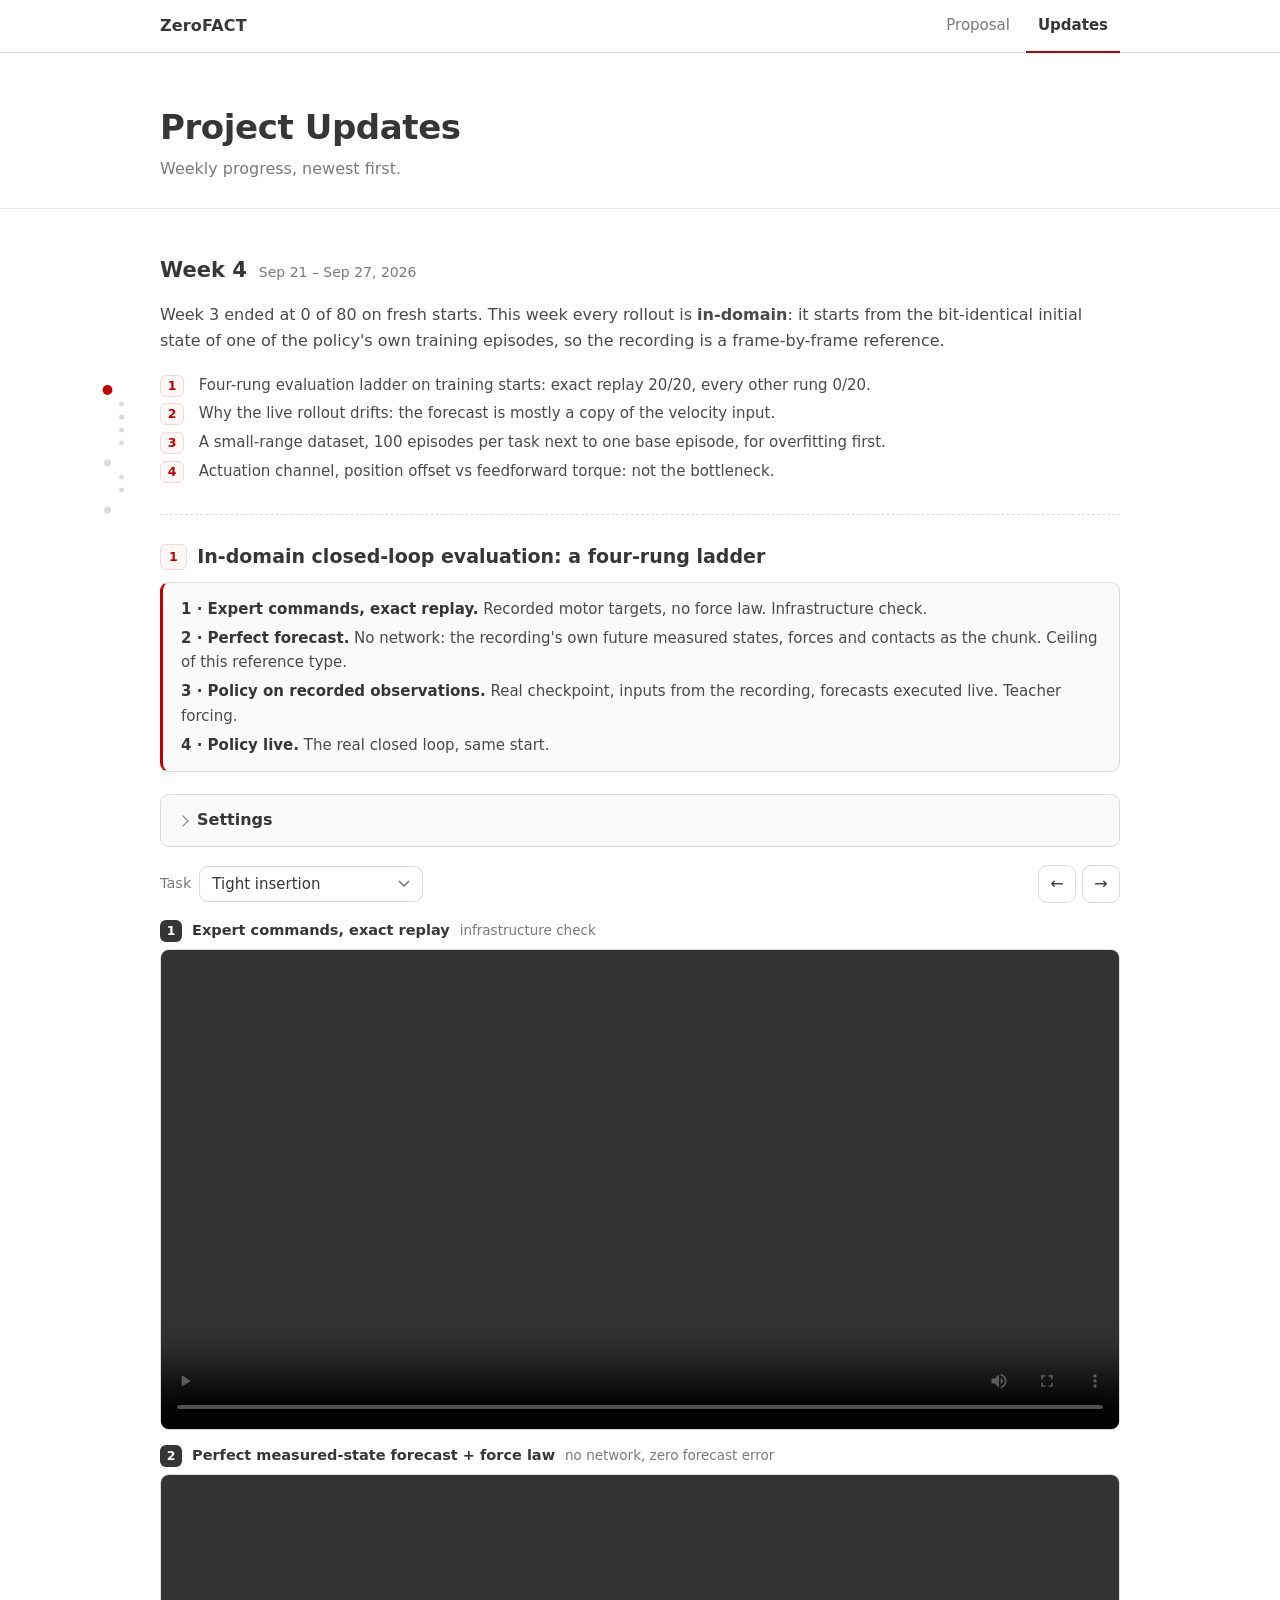
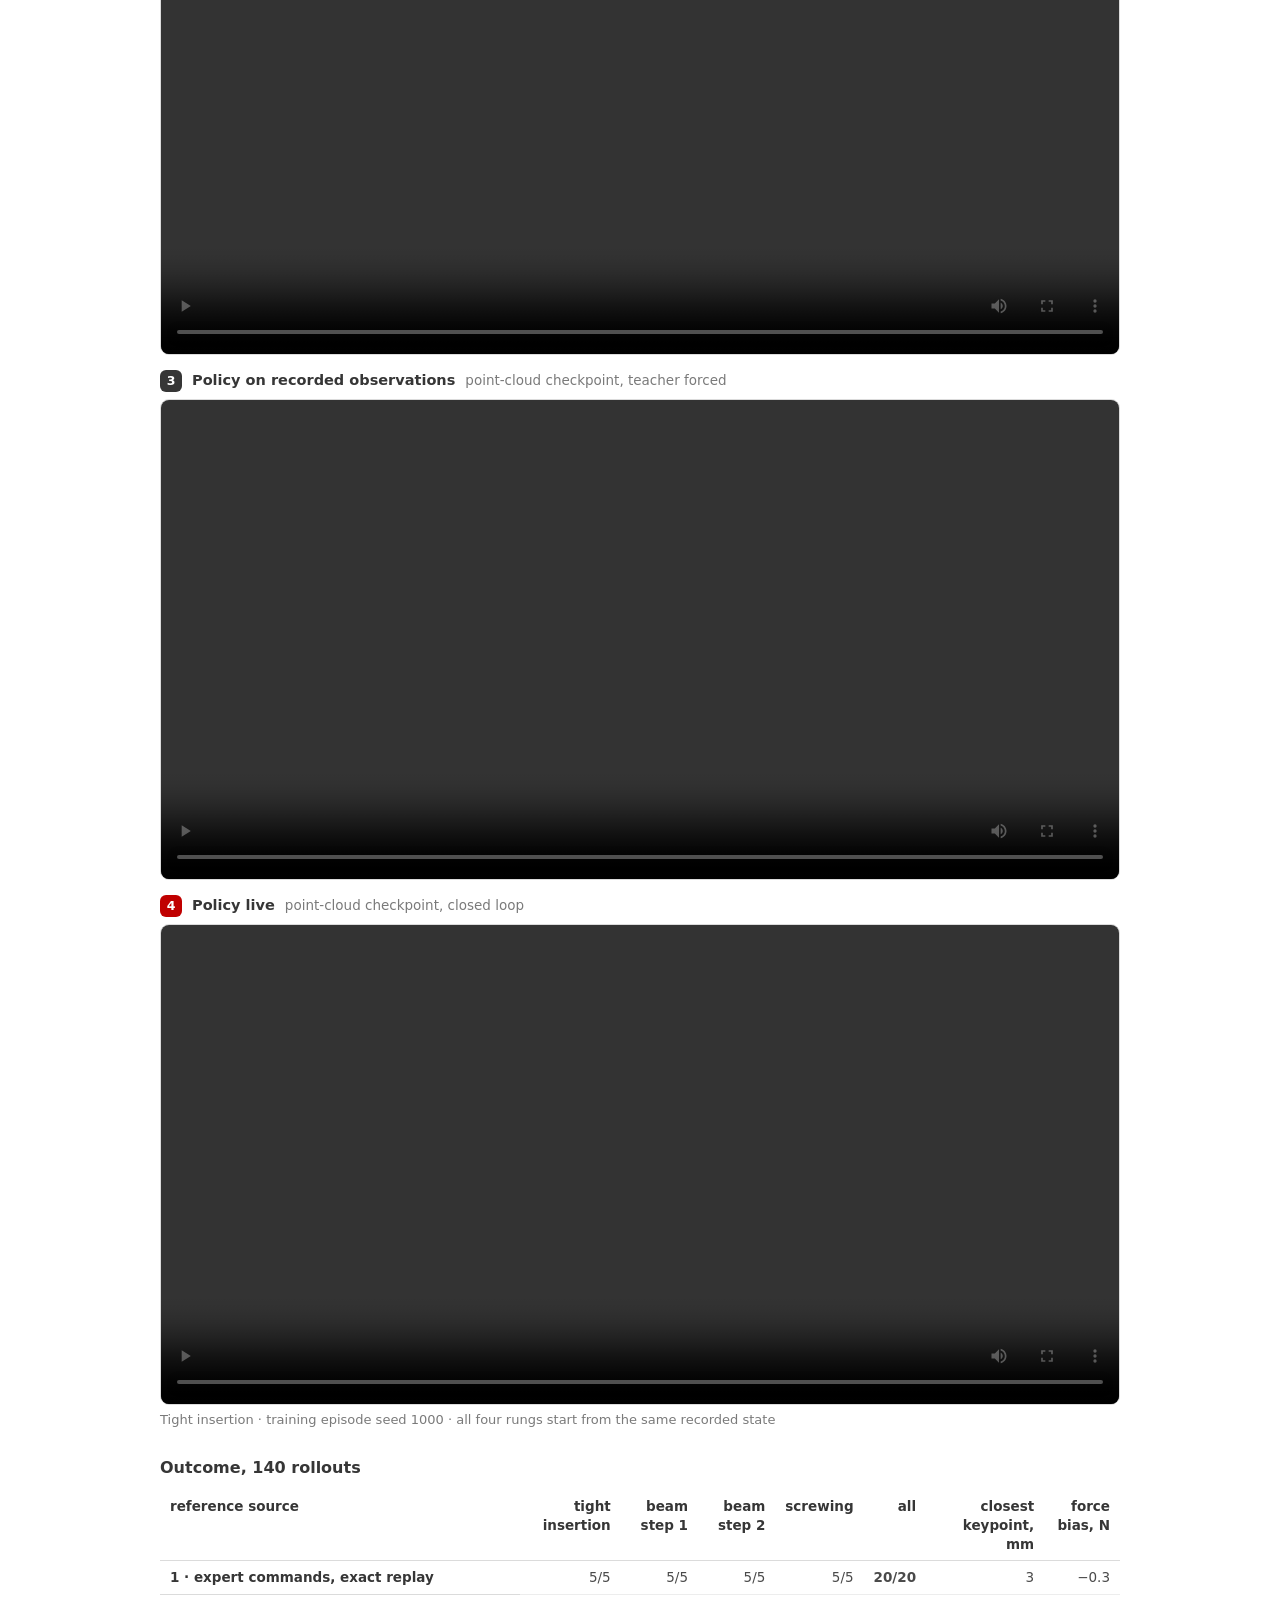
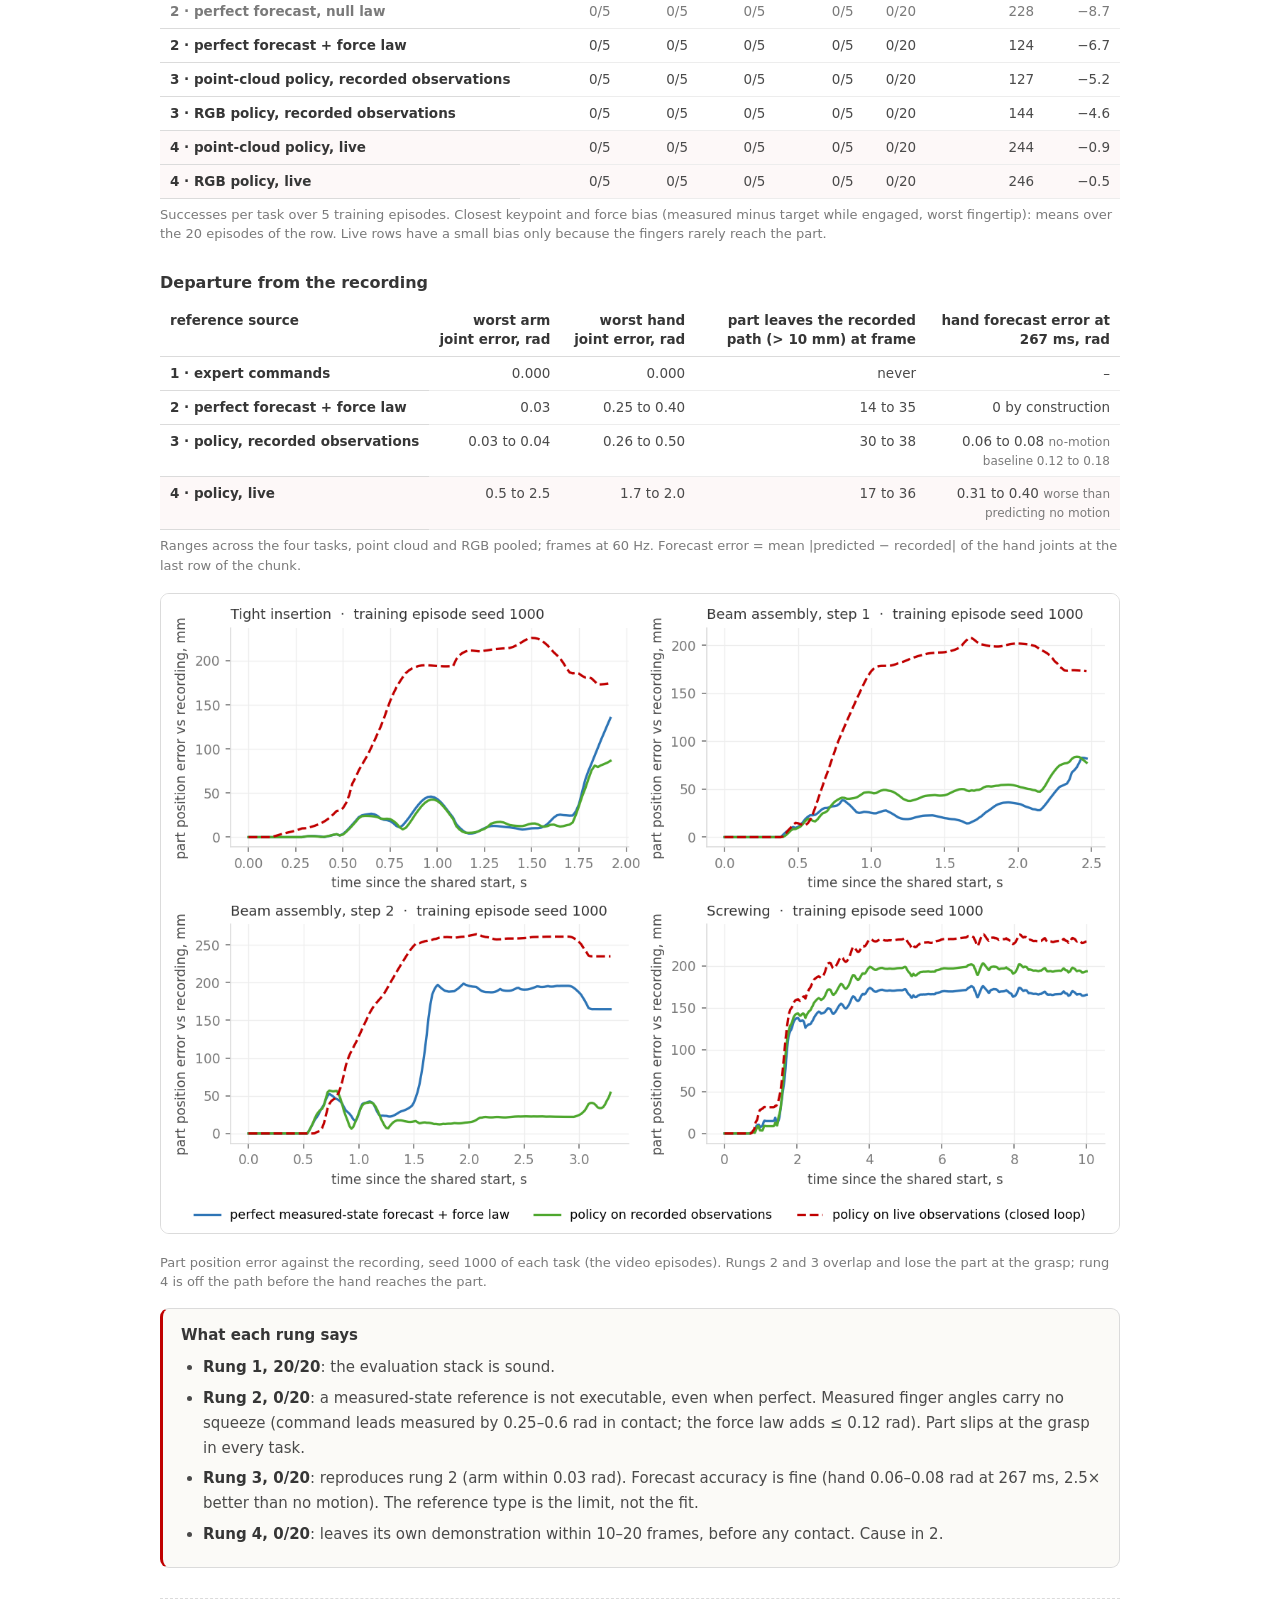
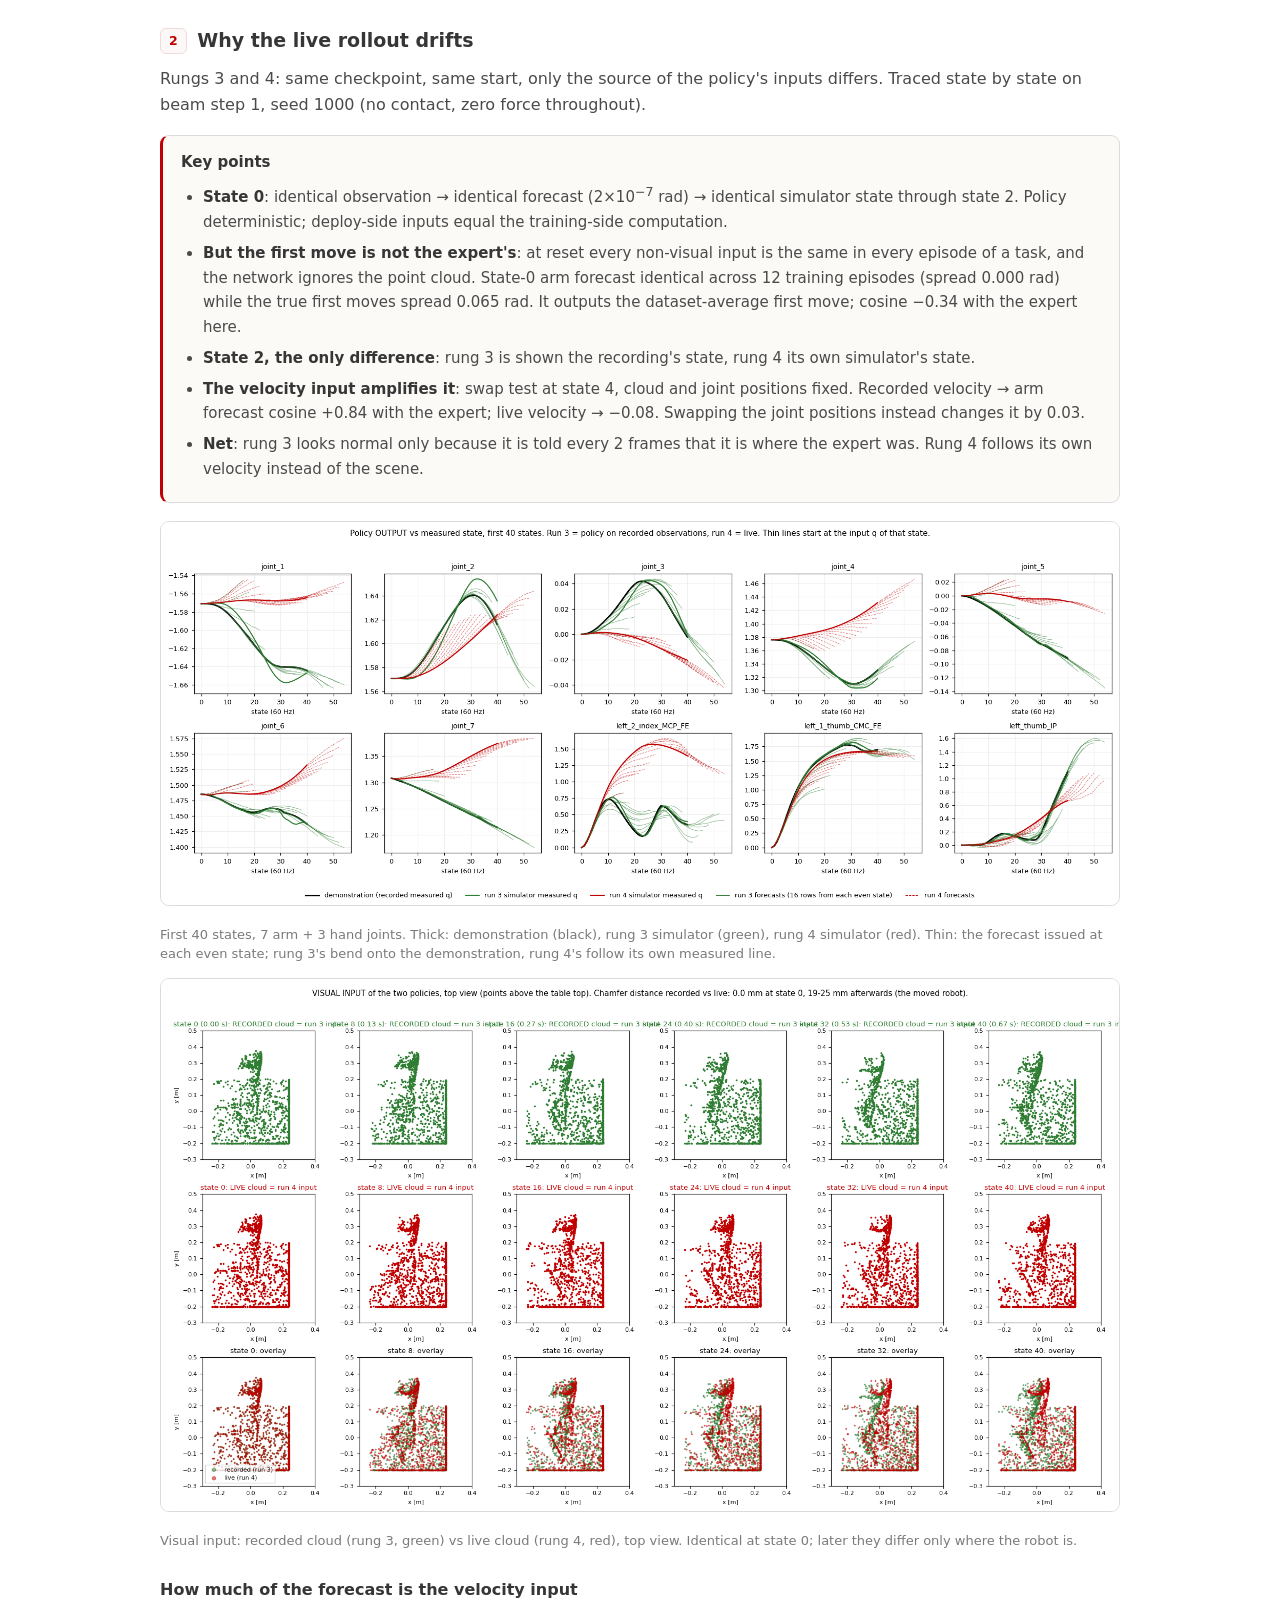
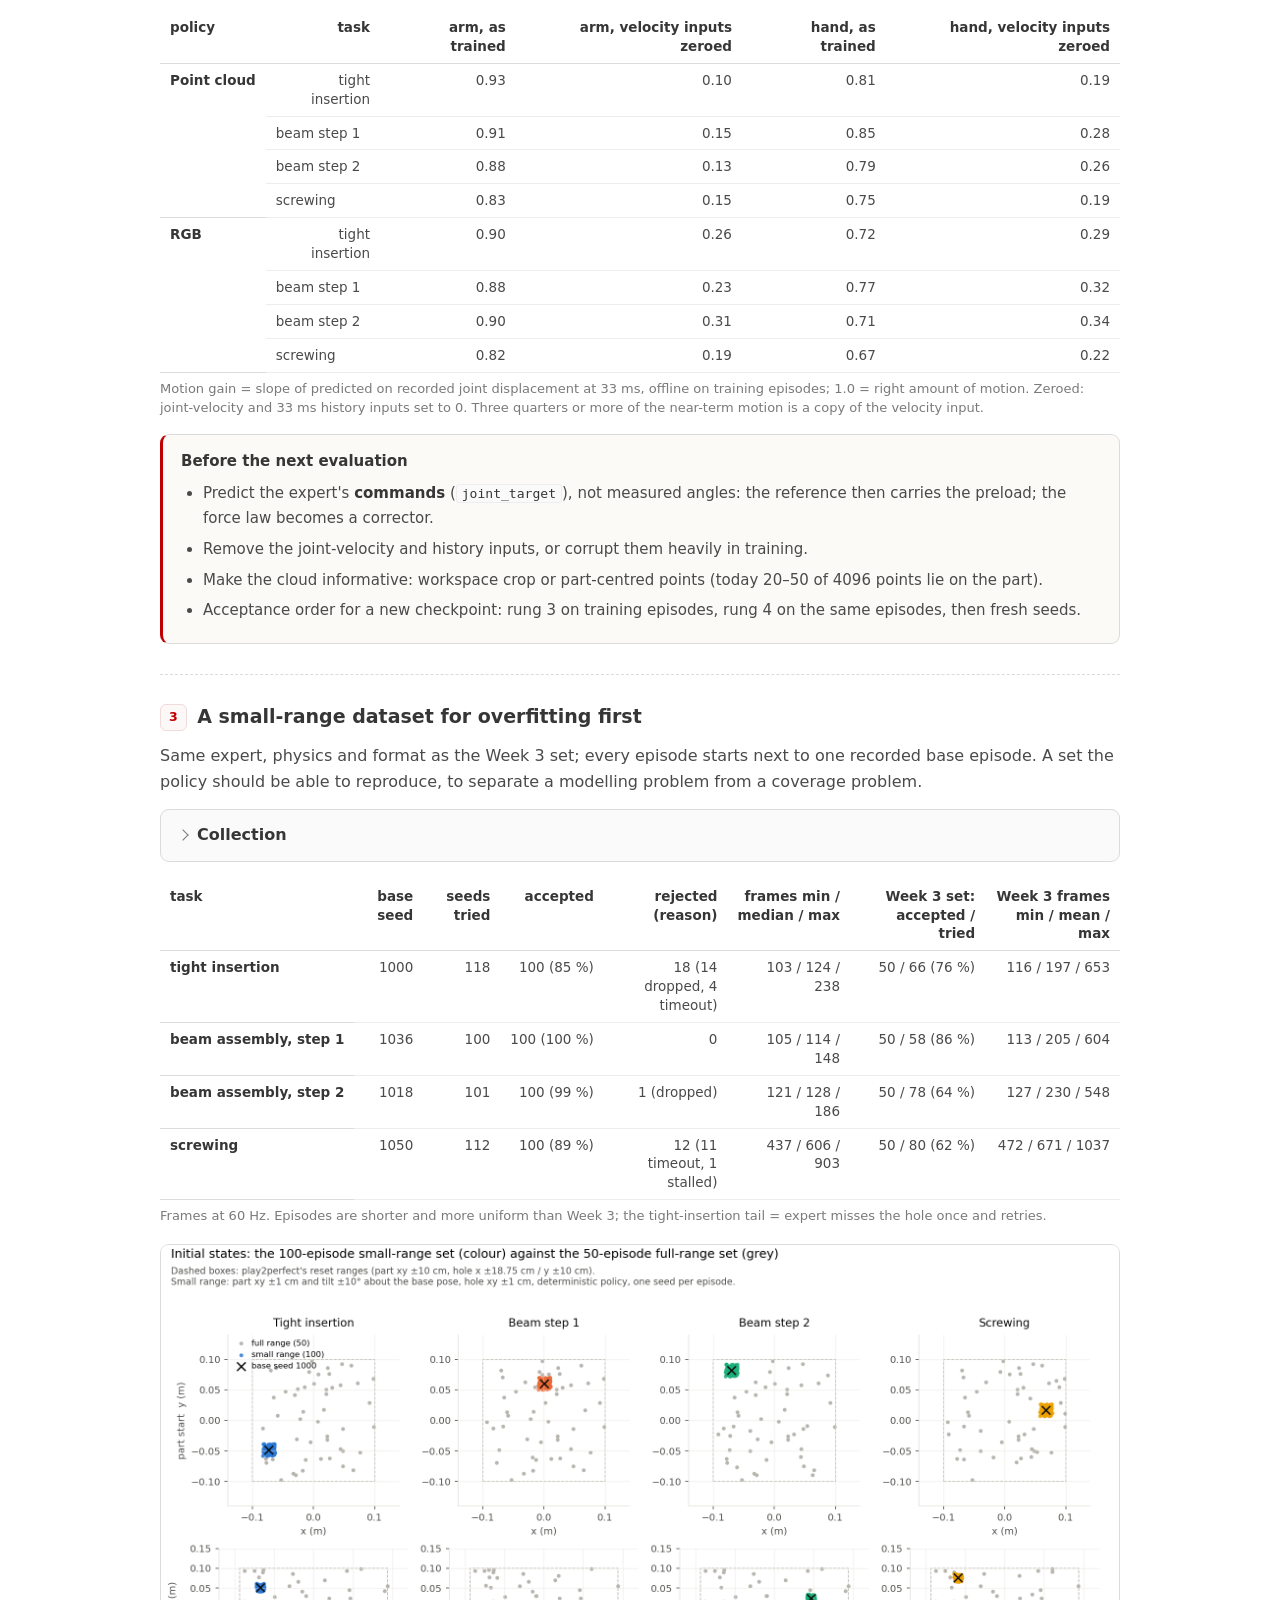
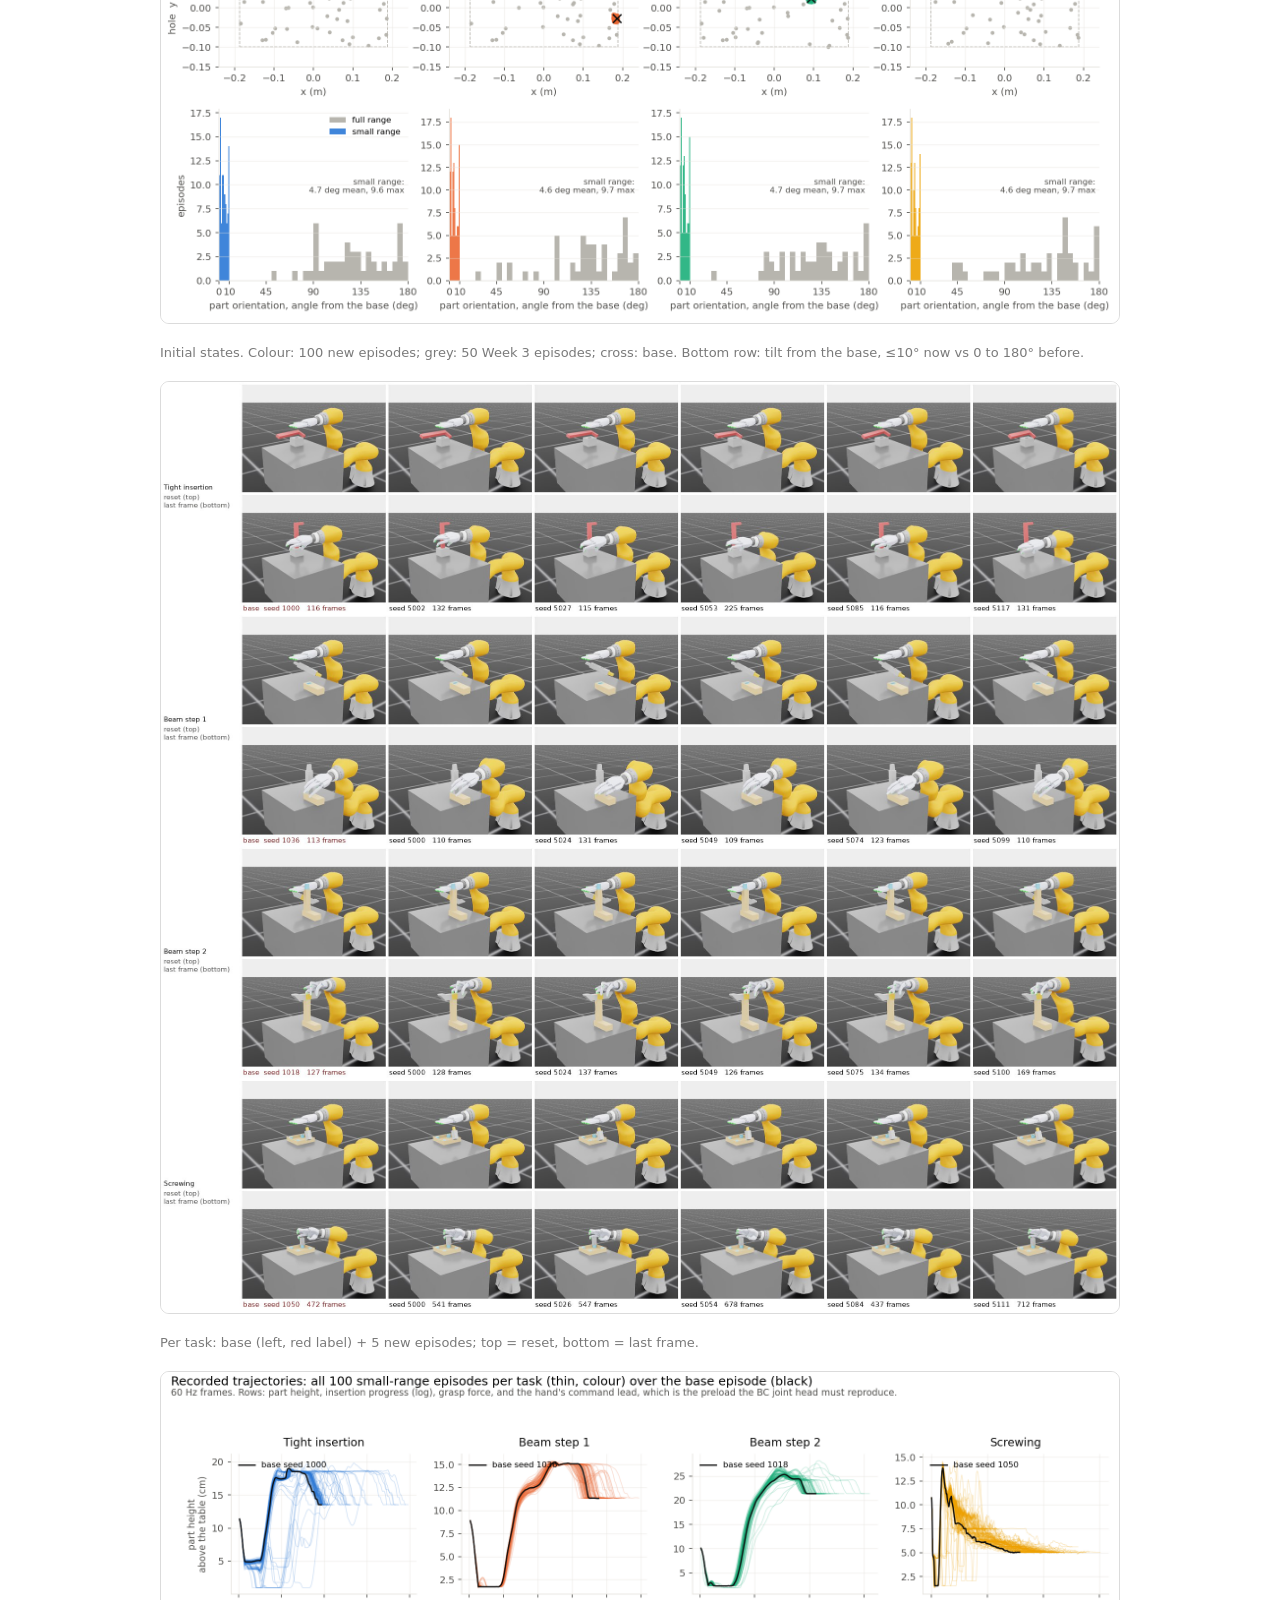
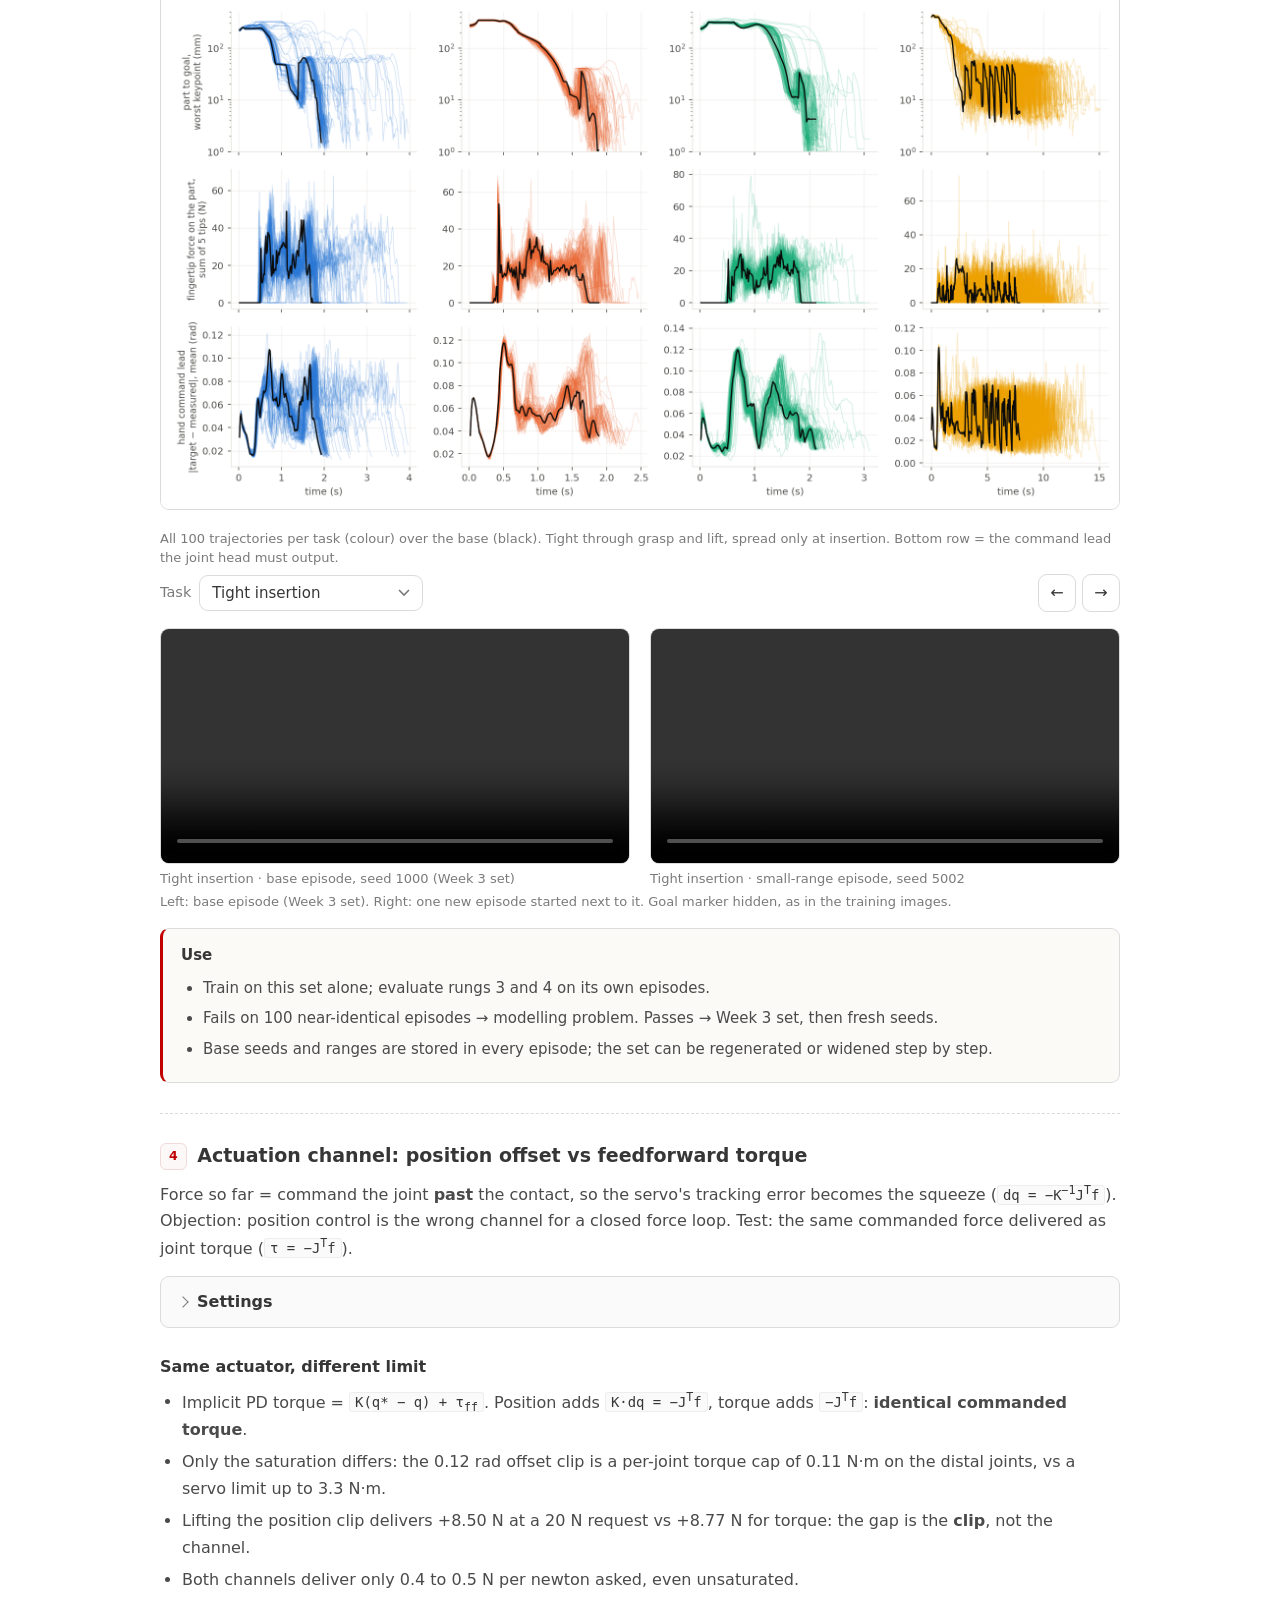
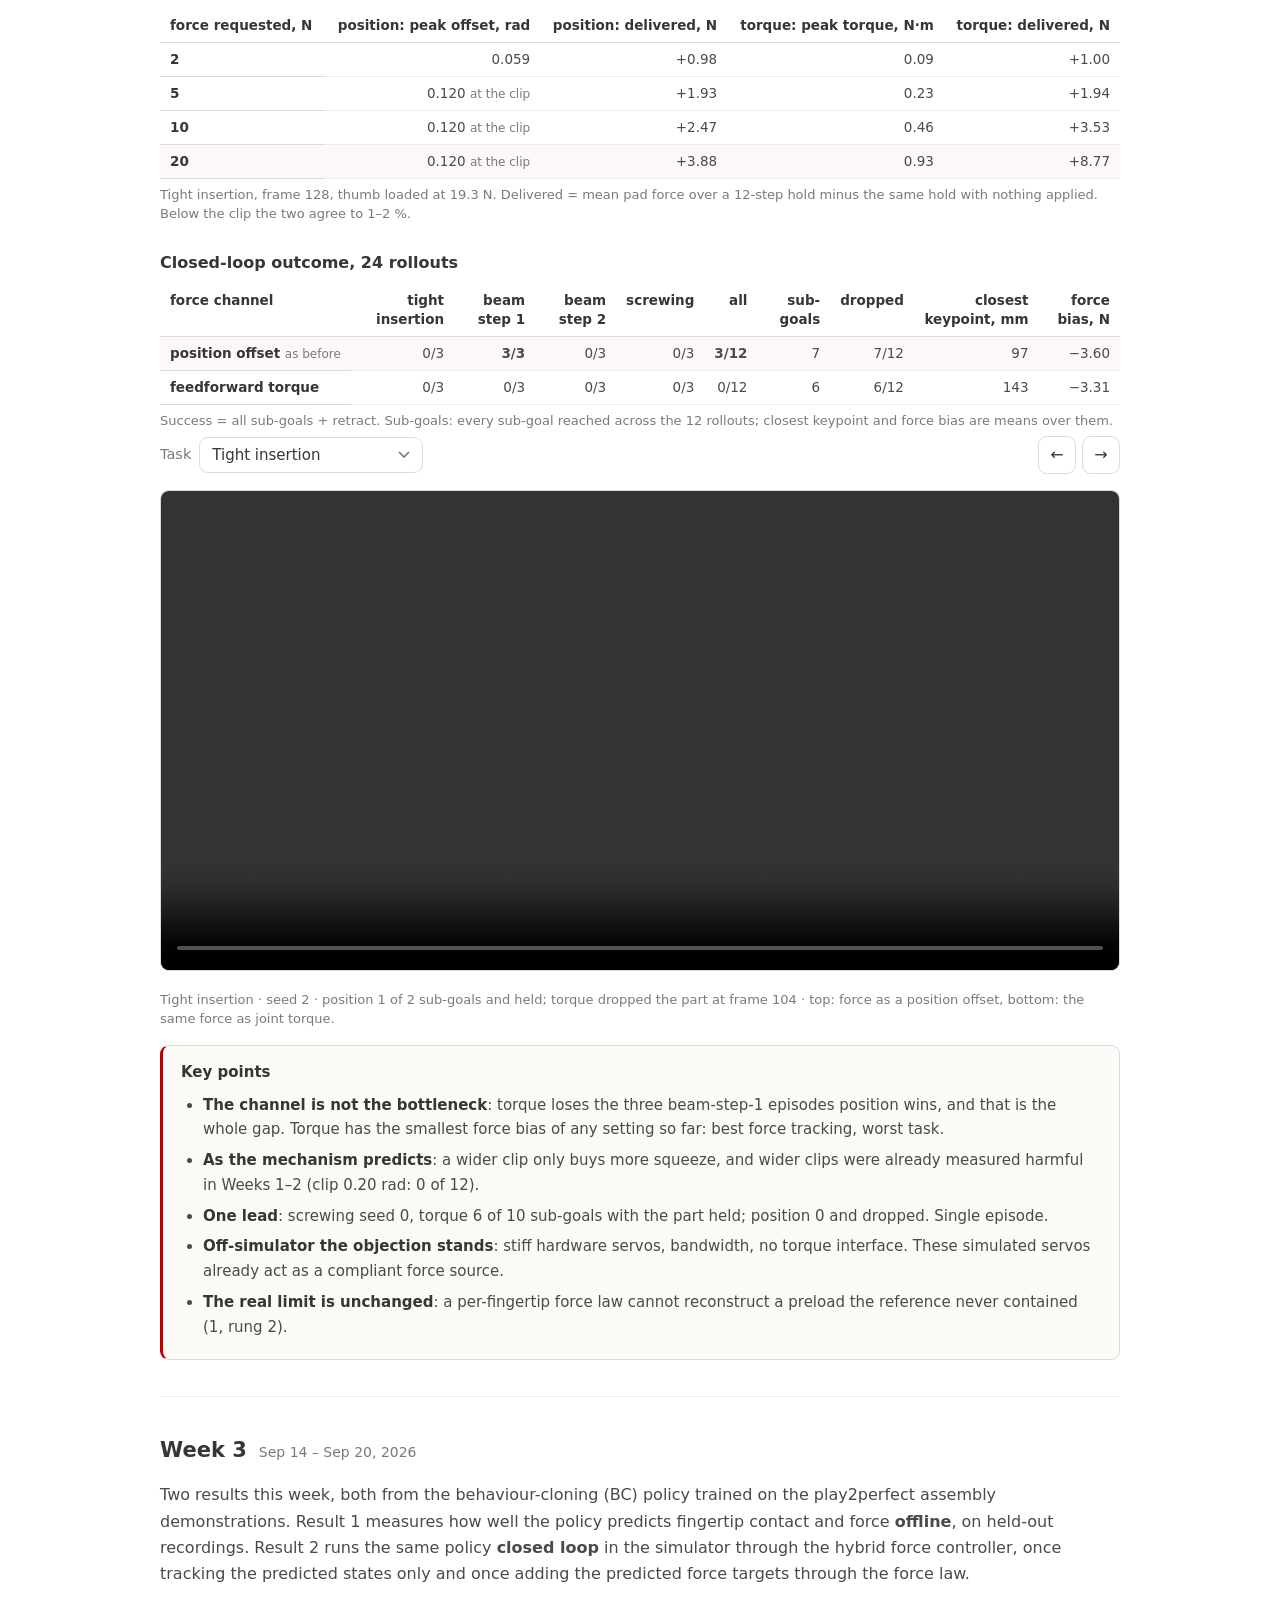
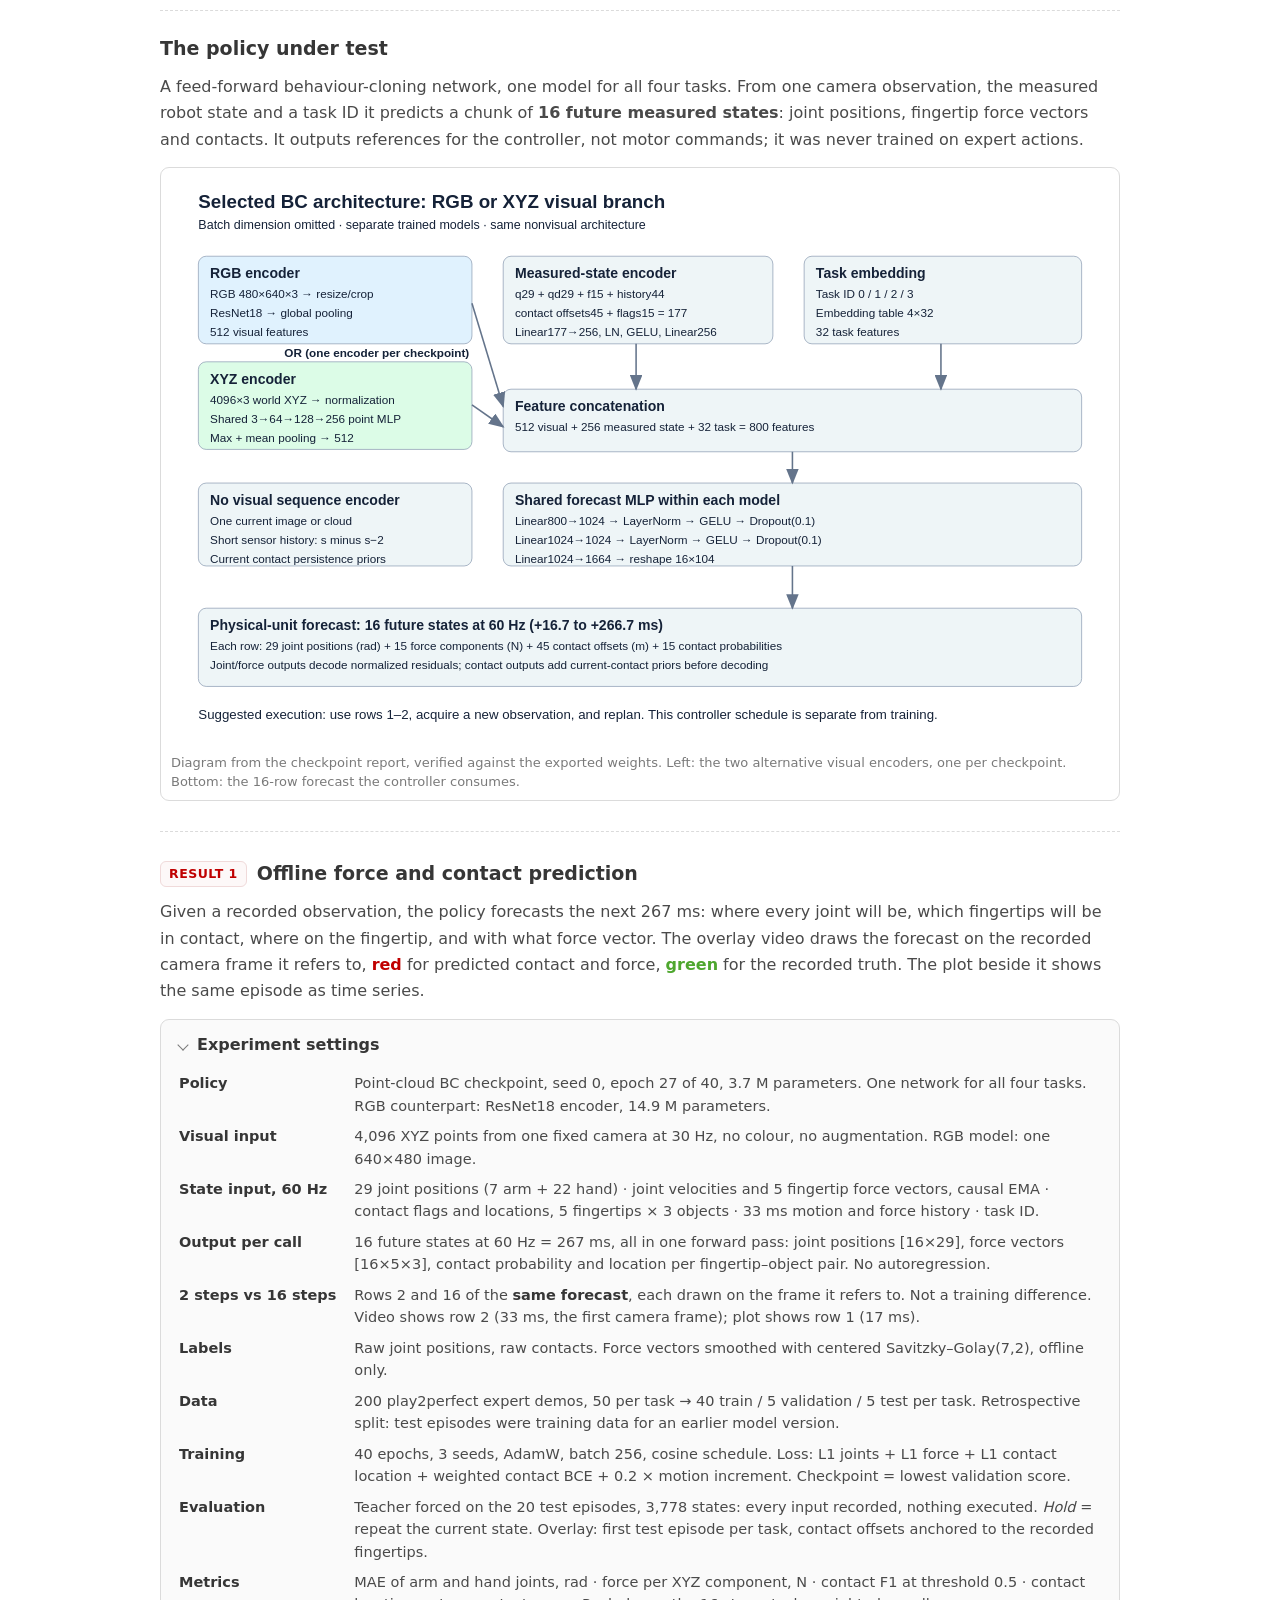
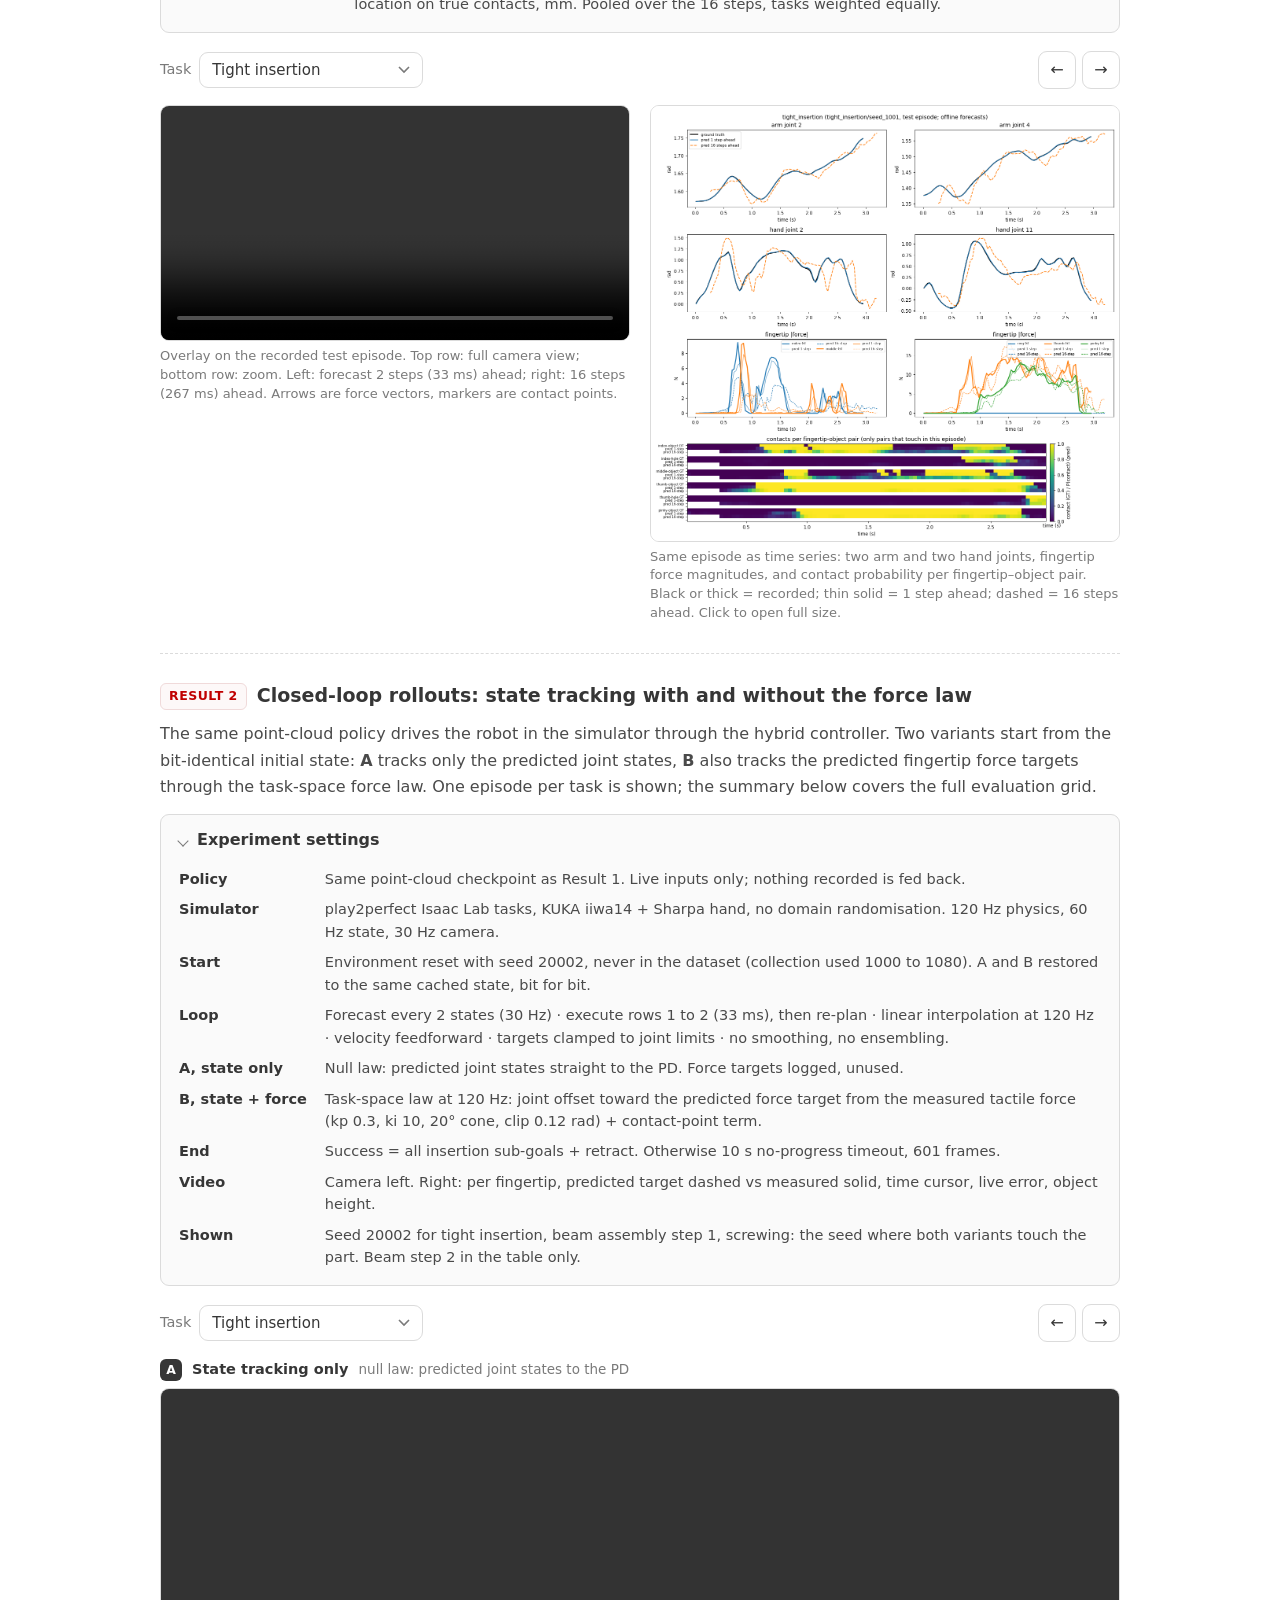
==== updates.html @ e5270c12 "Week 4: concise bullets, results renumbered 1-4, side navigation, drop Result 6 Co-Authored-By: Clau" ====
<!doctype html>
<meta charset="utf-8">
<meta name="viewport" content="width=device-width, initial-scale=1">
<title>Project Updates &middot; ZeroFACT</title>
<link rel="stylesheet" href="assets/tabs.css">

<style>
/* palette and base type, matching index.html */
:root{
  --bg:#ffffff;
  --text:#4a4a4a;
  --head:#363636;
  --soft:#7a7a7a;
  --rule:#ededed;
  --rule2:#dbdbdb;
  --navy:#1f3864;
  --blue-ink:#2e75b6;
  --red:#c00000;
  --grey:#fafafa;
  --sans:system-ui,-apple-system,BlinkMacSystemFont,"Segoe UI",Roboto,"Helvetica Neue",Arial,sans-serif;
  --mono:ui-monospace,"SF Mono","DejaVu Sans Mono",Menlo,Consolas,monospace;
}
*{box-sizing:border-box}
html{-webkit-text-size-adjust:100%}
body{
  margin:0; background:var(--bg); color:var(--text);
  font-family:var(--sans); font-size:16px; line-height:1.65;
  -webkit-font-smoothing:antialiased;
}
.container{max-width:1008px; margin:0 auto; padding:0 24px}
h1,h2,h3{color:var(--head); font-weight:600; margin:0}
p{margin:0 0 16px}
p:last-child{margin-bottom:0}
a{color:var(--head)}
strong{color:var(--head); font-weight:600}
ul,ol{margin:0 0 16px; padding-left:22px}
li{margin-bottom:6px}
.f{color:var(--red); font-weight:600}
.k{color:var(--blue-ink); font-weight:600}
code{font-family:var(--mono); font-size:.87em; background:var(--grey);
     border:1px solid var(--rule); border-radius:3px; padding:1px 5px; color:var(--head)}
img,video{max-width:100%; height:auto; border-radius:9px}

/* page head */
.page-head{padding:54px 0 26px; border-bottom:1px solid var(--rule)}
.page-head h1{font-size:clamp(24px,4.4vw,34px); letter-spacing:-.012em; line-height:1.2; margin-bottom:8px}
.page-head .tag{color:var(--soft); font-size:16px; margin:0}

/* ── the log: one dated entry per week ─────────────────────────────── */
.log{padding:8px 0 80px}
.entry{padding:36px 0}
.entry + .entry{border-top:1px solid var(--rule)}
.entry .wk{display:flex; align-items:baseline; gap:12px; flex-wrap:wrap; margin:0 0 14px}
.entry .wk h2{font-size:21px; margin:0}
.entry .wk .dt{color:var(--soft); font-size:14px; font-variant-numeric:tabular-nums}
.entry h3{font-size:16.5px; margin:22px 0 6px}
.entry .todo{color:var(--soft); font-style:italic; font-size:14.5px}

/* result videos: two per row on a desktop, one on a phone */
.entry .note{margin:0 0 18px}
.entry .rows{margin:0 0 22px; padding:14px 18px; background:var(--grey);
             border:1px solid var(--rule2); border-left:3px solid var(--red); border-radius:9px;
             font-size:15px}
.entry .rows p{margin:0 0 4px}
.entry .rows p:last-child{margin:0}
.entry .rows b{color:var(--head); font-weight:600}
.picker{display:flex; align-items:center; gap:14px 22px; flex-wrap:wrap; margin:6px 0 16px}
.picker label{display:inline-flex; align-items:center; gap:8px; font-size:14.5px; color:var(--soft)}
.picker select{
  font-family:var(--sans); font-size:15px; color:var(--head); background:#fff;
  border:1.5px solid var(--rule2); border-radius:9px; padding:8px 34px 8px 12px; cursor:pointer;
  -webkit-appearance:none; appearance:none;
  background-image:url("data:image/svg+xml,%3Csvg xmlns='http://www.w3.org/2000/svg' width='12' height='8' viewBox='0 0 12 8'%3E%3Cpath d='M1 1l5 5 5-5' fill='none' stroke='%237a7a7a' stroke-width='1.6'/%3E%3C/svg%3E");
  background-repeat:no-repeat; background-position:right 12px center;
}
.picker select:hover{border-color:#9aa3ad}
.picker select:focus-visible{outline:2px solid var(--navy); outline-offset:2px}
.pick-nav{display:inline-flex; gap:6px; margin-left:auto}
.pick-nav button{
  font-family:var(--sans); font-size:16px; line-height:1; color:var(--head); background:#fff;
  border:1.5px solid var(--rule2); border-radius:9px; width:38px; height:38px; cursor:pointer;
}
.pick-nav button:hover{border-color:#9aa3ad}
.pick-nav button:focus-visible{outline:2px solid var(--navy); outline-offset:2px}
.viewer{margin:0}
/* one video at a time, so it may load eagerly; sized to fit the viewport
   height so all three rows are visible without scrolling */
.viewer video{display:block; width:auto; height:auto; max-width:100%; max-height:calc(100vh - 120px);
              margin:0 auto; background:#fff; border:1px solid var(--rule2); border-radius:9px}
.viewer figcaption{font-size:13px; color:var(--soft); margin-top:8px; font-variant-numeric:tabular-nums}
@media (max-width:760px){
  .picker{gap:10px 14px}
  .picker label{font-size:14px}
  .picker select{font-size:14.5px; padding:7px 30px 7px 10px}
  .pick-nav{margin-left:0}
}

/* ── week 3: results with settings, pickers and tables ─────────────── */
.result{margin:30px 0 0; padding-top:26px; border-top:1px dashed var(--rule2)}
.result h3{font-size:19px; margin:0 0 10px}
.result h3 .rn{display:inline-block; font-size:12.5px; font-weight:700; letter-spacing:.04em; text-transform:uppercase;
               color:var(--red); background:#fdf8f8; border:1px solid #f0dada; border-radius:6px; padding:2px 8px; margin-right:10px; vertical-align:2px}
.result h4{font-size:16px; color:var(--head); margin:26px 0 8px}
.result.arch{margin-top:22px; padding-top:22px}
.archfig{margin:14px 0 0; padding:10px 10px 8px; background:#fff; border:1px solid var(--rule2); border-radius:9px}
.result .lead{font-size:16px; margin:0 0 14px}
details.settings{margin:0 0 18px; padding:0 18px; background:var(--grey); border:1px solid var(--rule2); border-radius:9px}
details.settings summary{cursor:pointer; padding:12px 0; font-weight:600; color:var(--head); list-style:none; display:flex; align-items:center; gap:8px}
details.settings summary::-webkit-details-marker{display:none}
details.settings summary::before{content:""; width:7px; height:7px; border-right:1.5px solid var(--soft); border-bottom:1.5px solid var(--soft);
                                 transform:rotate(-45deg); transition:transform .15s; margin-right:2px}
details.settings[open] summary::before{transform:rotate(45deg)}
details.settings dl{display:grid; grid-template-columns:max-content 1fr; gap:8px 18px; margin:0; padding:2px 0 16px; font-size:14.5px; line-height:1.55}
details.settings dt{color:var(--head); font-weight:600; white-space:nowrap}
details.settings dd{margin:0}
details.settings dd b{color:var(--head); font-weight:600}
.duo{display:grid; grid-template-columns:1fr 1fr; gap:16px 20px; align-items:start; margin:12px 0 4px}
.duo figure{margin:0}
.duo video,.duo img{display:block; width:100%; height:auto; background:#fff; border:1px solid var(--rule2); border-radius:9px}
.duo figcaption,.stack figcaption{font-size:13px; color:var(--soft); margin-top:6px; line-height:1.45}
.stack{display:grid; gap:14px; margin:12px 0 4px}
.stack figure{margin:0}
.stack .lbl{display:flex; align-items:baseline; gap:10px; font-size:14.5px; color:var(--head); font-weight:600; margin:0 0 6px}
.stack .lbl .k{display:inline-flex; align-items:center; justify-content:center; width:22px; height:22px; border-radius:6px;
               font-size:12.5px; font-weight:700; color:#fff; background:var(--head)}
.stack .lbl .k.b{background:var(--red)}
.stack .lbl .sub{font-weight:400; color:var(--soft); font-size:13.5px}
.stack video{display:block; width:100%; height:auto; background:#fff; border:1px solid var(--rule2); border-radius:9px}
.tblwrap{overflow-x:auto; -webkit-overflow-scrolling:touch; margin:8px 0 6px}
table.res{border-collapse:collapse; width:100%; font-size:13.5px; line-height:1.4; min-width:520px}
table.res th,table.res td{padding:7px 10px; border-bottom:1px solid var(--rule); text-align:right; vertical-align:top; font-variant-numeric:tabular-nums}
table.res th{color:var(--head); font-weight:600; border-bottom:1px solid var(--rule2)}
table.res th:first-child,table.res td:first-child{text-align:left}
table.res th[scope="row"]{color:var(--head); font-weight:600; white-space:nowrap}
table.res tr.hi td,table.res tr.hi th{background:#fdf8f8}
table.res tr.dim td,table.res tr.dim th{color:var(--soft)}
.tnote{font-size:13px; color:var(--soft); margin:4px 0 0; line-height:1.5}
.charts{padding:4px 0 14px}
.charts .chart{margin:8px 0 18px; padding:12px 12px 8px; background:#fff; border:1px solid var(--rule2); border-radius:9px}
.charts .chart figcaption{font-size:12.5px; color:var(--soft); margin-top:6px; line-height:1.45}
.charts .chart-row{display:grid; grid-template-columns:1fr 1fr; gap:14px}
.charts .chart-row .chart{margin:0 0 6px}
@media (max-width:760px){.charts .chart-row{grid-template-columns:1fr}}
.callout{margin:16px 0 0; padding:14px 18px; background:#fbfaf7; border:1px solid var(--rule2); border-left:3px solid var(--red); border-radius:9px; font-size:15px}
.callout p{margin:0 0 8px}
.callout p:last-child{margin:0}
.callout b{color:var(--head)}
@media (max-width:760px){
  .duo{grid-template-columns:1fr}
  details.settings dl{grid-template-columns:1fr; gap:2px 0}
  details.settings dt{margin-top:8px}
  .result h3{font-size:17.5px}
}

/* ── week summary: one line per result ─────────────────────────────── */
.entry .brief{margin:0 0 6px; padding:0; list-style:none; font-size:15px}
.entry .brief li{margin:0 0 4px; padding-left:34px; text-indent:-34px}
.entry .brief li b{display:inline-block; width:24px; text-indent:0; margin-right:10px; text-align:center;
                   font-size:12.5px; font-weight:700; color:var(--red); background:#fdf8f8; border:1px solid #f0dada; border-radius:6px; line-height:20px}
details.settings ul{margin:2px 0 14px; padding-left:20px; font-size:14.5px; line-height:1.55}
details.settings ul li{margin-bottom:4px}
details.settings ul b{color:var(--head)}
table.res .sub{color:var(--soft); font-weight:400; font-size:12px}

/* ── side navigation, as on the proposal page ───────────────────────── */
/* lives in the left gutter, so it never overlaps the column:
   a dot rail once there is room for it, dots plus labels when wider   */
.sidenav{display:none; position:fixed; top:50%; transform:translateY(-50%);
         z-index:50; flex-direction:column; gap:2px}
.sidenav a{display:flex; align-items:center; gap:10px; padding:3px 0;
           text-decoration:none; color:var(--soft); font-size:12.5px;
           line-height:1.2; white-space:nowrap}
.sidenav a.top{color:var(--head); font-weight:600; margin-top:6px}
.sidenav a.top:first-child{margin-top:0}
.sidenav a.sub{padding-left:14px}
.sidenav .dot{width:7px; height:7px; border-radius:50%; flex:none;
              background:var(--rule2); transition:background .15s, transform .15s}
.sidenav a.sub .dot{width:5px; height:5px; margin:0 1px}
.sidenav .txt{display:none; overflow:hidden; text-overflow:ellipsis}
.sidenav a:hover{color:var(--head)}
.sidenav a:hover .dot{background:var(--soft)}
.sidenav a[aria-current="true"]{color:var(--red); font-weight:600}
.sidenav a[aria-current="true"] .dot{background:var(--red); transform:scale(1.4)}
.sidenav a:focus-visible{outline:2px solid var(--navy); outline-offset:3px; border-radius:3px}
@media (min-width:1100px){.sidenav{display:flex; left:calc(50% - 536px)}}
@media (min-width:1360px){
  .sidenav{left:calc(50% - 676px); width:156px}
  .sidenav .txt{display:inline}
}
@media print{.sidenav{display:none}}

/* below 1100px there is no gutter for the rail, so the same sections are
   reached from a floating button that also names the current one       */
.tocbtn{
  display:none; position:fixed; z-index:60;
  right:calc(14px + env(safe-area-inset-right));
  bottom:calc(14px + env(safe-area-inset-bottom));
  align-items:center; gap:8px; max-width:min(64vw,230px);
  font-family:var(--sans); font-size:13px; font-weight:500; color:var(--head);
  background:#fff; border:1px solid var(--rule2); border-radius:999px;
  padding:9px 15px 9px 12px; cursor:pointer;
  box-shadow:0 2px 16px rgba(31,56,100,.16);
  -webkit-tap-highlight-color:transparent;
}
.tocbtn svg{flex:none; color:var(--soft)}
.tocbtn .cur{overflow:hidden; text-overflow:ellipsis; white-space:nowrap}
.tocbtn[aria-expanded="true"]{background:var(--head); border-color:var(--head); color:#fff}
.tocbtn[aria-expanded="true"] svg{color:rgba(255,255,255,.7)}
.tocbtn:focus-visible{outline:2px solid var(--navy); outline-offset:2px}
.tocveil{
  display:none; position:fixed; inset:0; z-index:59;
  background:rgba(24,28,35,.32);
  opacity:0; visibility:hidden; pointer-events:none;
  transition:opacity .18s, visibility .18s;
}
.tocmenu{
  display:none; position:fixed; z-index:61;
  right:calc(14px + env(safe-area-inset-right));
  bottom:calc(66px + env(safe-area-inset-bottom));
  width:min(76vw,260px); padding:6px;
  background:#fff; border:1px solid var(--rule2); border-radius:13px;
  box-shadow:0 10px 34px rgba(31,56,100,.22);
  max-height:min(66vh,470px); overflow-y:auto; -webkit-overflow-scrolling:touch;
  overscroll-behavior:contain;
  opacity:0; visibility:hidden; pointer-events:none;
  transform:translateY(8px) scale(.97); transform-origin:100% 100%;
  transition:opacity .16s, transform .16s, visibility .16s;
}
.tocveil[data-open="1"]{opacity:1; visibility:visible; pointer-events:auto}
.tocmenu[data-open="1"]{opacity:1; visibility:visible; pointer-events:auto; transform:none}
.tocmenu .hd{
  font-size:10.5px; letter-spacing:.1em; text-transform:uppercase;
  color:var(--soft); font-weight:600; margin:0; padding:6px 11px 5px;
}
.tocmenu a{
  display:flex; align-items:center; gap:10px; padding:8px 11px;
  border-radius:8px; text-decoration:none; color:var(--text);
  font-size:14px; line-height:1.25;
}
.tocmenu a.top{color:var(--head); font-weight:600; margin-top:4px}
.tocmenu a.sub{padding-left:26px; font-size:13.5px}
.tocmenu a .dot{width:7px; height:7px; border-radius:50%; flex:none; background:var(--rule2)}
.tocmenu a.sub .dot{width:5px; height:5px; margin:0 1px}
.tocmenu a[aria-current="true"]{color:var(--red); font-weight:600; background:#fdf4f4}
.tocmenu a[aria-current="true"] .dot{background:var(--red)}
.tocmenu a:focus-visible{outline:2px solid var(--navy); outline-offset:-2px}
@media (max-width:1099.98px){
  .tocbtn{display:inline-flex}
  .tocveil,.tocmenu{display:block}
}
@media print{.tocbtn,.tocveil,.tocmenu{display:none !important}}
html{scroll-behavior:smooth}
@media (prefers-reduced-motion:reduce){html{scroll-behavior:auto} *{transition:none !important}}

@media (max-width:760px){
  body{font-size:15.5px; line-height:1.6}
  .container{padding:0 18px}
  .page-head{padding:34px 0 20px}
  .entry{padding:28px 0}
  .entry .wk h2{font-size:19px}
}
</style>

<header class="topbar">
  <div class="container">
    <a class="brand" href="index.html">ZeroFACT</a>
    <nav class="tabs" aria-label="Pages">
      <a href="index.html">Proposal</a>
      <a href="updates.html" aria-current="page">Updates</a>
    </nav>
  </div>
</header>

<div class="page-head">
  <div class="container">
    <h1>Project Updates</h1>
    <p class="tag">Weekly progress, newest first.</p>
  </div>
</div>

<main class="log">
  <div class="container">

    <!-- To add a week: copy one <article> block, paste it at the top of this
         list (newest first), bump the id and the title, set the dates, and
         replace the placeholder paragraph with notes. -->

    <article class="entry" id="week-4">
      <div class="wk"><h2>Week 4</h2><span class="dt">Sep 21 &ndash; Sep 27, 2026</span></div>
      <p class="note">Week 3 ended at 0 of 80 on fresh starts. This week every rollout is <b>in-domain</b>: it starts from the bit-identical
      initial state of one of the policy's own training episodes, so the recording is a frame-by-frame reference.</p>
      <ul class="brief">
        <li><b>1</b> Four-rung evaluation ladder on training starts: exact replay 20/20, every other rung 0/20.</li>
        <li><b>2</b> Why the live rollout drifts: the forecast is mostly a copy of the velocity input.</li>
        <li><b>3</b> A small-range dataset, 100 episodes per task next to one base episode, for overfitting first.</li>
        <li><b>4</b> Actuation channel, position offset vs feedforward torque: not the bottleneck.</li>
      </ul>

      <!-- ─────────────── 1: the in-domain ladder ─────────────── -->
      <section class="result" id="w4-r1">
        <h3><span class="rn">1</span>In-domain closed-loop evaluation: a four-rung ladder</h3>
        <div class="rows">
          <p><b>1 &middot; Expert commands, exact replay.</b> Recorded motor targets, no force law. Infrastructure check.</p>
          <p><b>2 &middot; Perfect forecast.</b> No network: the recording's own future measured states, forces and contacts as the chunk. Ceiling of this reference type.</p>
          <p><b>3 &middot; Policy on recorded observations.</b> Real checkpoint, inputs from the recording, forecasts executed live. Teacher forcing.</p>
          <p><b>4 &middot; Policy live.</b> The real closed loop, same start.</p>
        </div>

        <details class="settings">
          <summary>Settings</summary>
          <ul>
            <li><b>Episodes</b>: 5 training episodes per task (seeds 1000&ndash;1079). 4 tasks &times; 5 episodes &times; 7 conditions = <b>140 rollouts</b>; every reset bit-identical to the recording.</li>
            <li><b>Policy</b>: Week 3 checkpoints unchanged; point cloud in the videos, RGB in the tables. Rungs 1 and 2 use no network.</li>
            <li><b>Loop</b>: forecast every 2 states, linear interpolation at 120 Hz, velocity feedforward, task-space force law (kp 0.3, ki 10, clip 0.12 rad). Rung 1: recorded PD targets, hold interpolation, null law.</li>
            <li><b>Rungs 2 and 3</b>: forecasts end with the recording; the last reference is held 2 s for a verdict.</li>
            <li><b>End</b>: success = all sub-goals + retract; otherwise 10 s no-progress timeout.</li>
          </ul>
        </details>

        <div class="picker" id="w4r1-pick" role="group" aria-label="Choose a task">
          <label>Task <select class="pk-task"></select></label>
          <span class="pick-nav"><button type="button" class="pk-prev" aria-label="Previous task">&larr;</button><button type="button" class="pk-next" aria-label="Next task">&rarr;</button></span>
        </div>
        <div class="stack">
          <figure>
            <p class="lbl"><span class="k">1</span>Expert commands, exact replay <span class="sub">infrastructure check</span></p>
            <video class="pk-video-1" controls preload="auto" playsinline></video>
          </figure>
          <figure>
            <p class="lbl"><span class="k">2</span>Perfect measured-state forecast + force law <span class="sub">no network, zero forecast error</span></p>
            <video class="pk-video-2" controls preload="auto" playsinline></video>
          </figure>
          <figure>
            <p class="lbl"><span class="k">3</span>Policy on recorded observations <span class="sub">point-cloud checkpoint, teacher forced</span></p>
            <video class="pk-video-3" controls preload="auto" playsinline></video>
          </figure>
          <figure>
            <p class="lbl"><span class="k b">4</span>Policy live <span class="sub">point-cloud checkpoint, closed loop</span></p>
            <video class="pk-video-4" controls preload="auto" playsinline></video>
            <figcaption class="pk-cap4"></figcaption>
          </figure>
        </div>

        <h4>Outcome, 140 rollouts</h4>
        <div class="tblwrap"><table class="res">
          <thead><tr><th>reference source</th><th>tight insertion</th><th>beam step 1</th><th>beam step 2</th><th>screwing</th><th>all</th><th>closest keypoint, mm</th><th>force bias, N</th></tr></thead>
          <tbody>
            <tr><th scope="row">1 &middot; expert commands, exact replay</th><td>5/5</td><td>5/5</td><td>5/5</td><td>5/5</td><td><b>20/20</b></td><td>3</td><td>&minus;0.3</td></tr>
            <tr class="dim"><th scope="row">2 &middot; perfect forecast, null law</th><td>0/5</td><td>0/5</td><td>0/5</td><td>0/5</td><td>0/20</td><td>228</td><td>&minus;8.7</td></tr>
            <tr><th scope="row">2 &middot; perfect forecast + force law</th><td>0/5</td><td>0/5</td><td>0/5</td><td>0/5</td><td>0/20</td><td>124</td><td>&minus;6.7</td></tr>
            <tr><th scope="row">3 &middot; point-cloud policy, recorded observations</th><td>0/5</td><td>0/5</td><td>0/5</td><td>0/5</td><td>0/20</td><td>127</td><td>&minus;5.2</td></tr>
            <tr><th scope="row">3 &middot; RGB policy, recorded observations</th><td>0/5</td><td>0/5</td><td>0/5</td><td>0/5</td><td>0/20</td><td>144</td><td>&minus;4.6</td></tr>
            <tr class="hi"><th scope="row">4 &middot; point-cloud policy, live</th><td>0/5</td><td>0/5</td><td>0/5</td><td>0/5</td><td>0/20</td><td>244</td><td>&minus;0.9</td></tr>
            <tr class="hi"><th scope="row">4 &middot; RGB policy, live</th><td>0/5</td><td>0/5</td><td>0/5</td><td>0/5</td><td>0/20</td><td>246</td><td>&minus;0.5</td></tr>
          </tbody>
        </table></div>
        <p class="tnote">Successes per task over 5 training episodes. Closest keypoint and force bias (measured minus target while engaged, worst fingertip): means over the 20 episodes of the row. Live rows have a small bias only because the fingers rarely reach the part.</p>

        <h4>Departure from the recording</h4>
        <div class="tblwrap"><table class="res">
          <thead><tr><th>reference source</th><th>worst arm joint error, rad</th><th>worst hand joint error, rad</th><th>part leaves the recorded path (&gt; 10 mm) at frame</th><th>hand forecast error at 267 ms, rad</th></tr></thead>
          <tbody>
            <tr><th scope="row">1 &middot; expert commands</th><td>0.000</td><td>0.000</td><td>never</td><td>&ndash;</td></tr>
            <tr><th scope="row">2 &middot; perfect forecast + force law</th><td>0.03</td><td>0.25 to 0.40</td><td>14 to 35</td><td>0 by construction</td></tr>
            <tr><th scope="row">3 &middot; policy, recorded observations</th><td>0.03 to 0.04</td><td>0.26 to 0.50</td><td>30 to 38</td><td>0.06 to 0.08 <span class="sub">no-motion baseline 0.12 to 0.18</span></td></tr>
            <tr class="hi"><th scope="row">4 &middot; policy, live</th><td>0.5 to 2.5</td><td>1.7 to 2.0</td><td>17 to 36</td><td>0.31 to 0.40 <span class="sub">worse than predicting no motion</span></td></tr>
          </tbody>
        </table></div>
        <p class="tnote">Ranges across the four tasks, point cloud and RGB pooled; frames at 60 Hz. Forecast error = mean |predicted &minus; recorded| of the hand joints at the last row of the chunk.</p>

        <figure class="stack" style="margin-top:18px">
          <img src="assets/updates/week4/departure_seed1000.png" alt="Part position error versus the recording over time, four tasks, for the perfect forecast, the policy on recorded observations and the live policy" style="display:block;width:100%;height:auto;border:1px solid var(--rule2);border-radius:9px;background:#fff">
          <figcaption>Part position error against the recording, seed 1000 of each task (the video episodes). Rungs 2 and 3 overlap and lose the part at the grasp; rung 4 is off the path before the hand reaches the part.</figcaption>
        </figure>

        <div class="callout">
          <p><b>What each rung says</b></p>
          <ul style="margin:0">
            <li><b>Rung 1, 20/20</b>: the evaluation stack is sound.</li>
            <li><b>Rung 2, 0/20</b>: a measured-state reference is not executable, even when perfect. Measured finger angles carry no squeeze (command leads measured by 0.25&ndash;0.6 rad in contact; the force law adds &le; 0.12 rad). Part slips at the grasp in every task.</li>
            <li><b>Rung 3, 0/20</b>: reproduces rung 2 (arm within 0.03 rad). Forecast accuracy is fine (hand 0.06&ndash;0.08 rad at 267 ms, 2.5&times; better than no motion). The reference type is the limit, not the fit.</li>
            <li><b>Rung 4, 0/20</b>: leaves its own demonstration within 10&ndash;20 frames, before any contact. Cause in 2.</li>
          </ul>
        </div>
      </section>

      <!-- ─────────────── 2: why the live rollout drifts ─────────────── -->
      <section class="result" id="w4-r2">
        <h3><span class="rn">2</span>Why the live rollout drifts</h3>
        <p class="lead">Rungs 3 and 4: same checkpoint, same start, only the source of the policy's inputs differs. Traced state by state on beam step 1, seed 1000 (no contact, zero force throughout).</p>

        <div class="callout">
          <p><b>Key points</b></p>
          <ul style="margin:0">
            <li><b>State 0</b>: identical observation &rarr; identical forecast (2&times;10<sup>&minus;7</sup> rad) &rarr; identical simulator state through state 2. Policy deterministic; deploy-side inputs equal the training-side computation.</li>
            <li><b>But the first move is not the expert's</b>: at reset every non-visual input is the same in every episode of a task, and the network ignores the point cloud. State-0 arm forecast identical across 12 training episodes (spread 0.000 rad) while the true first moves spread 0.065 rad. It outputs the dataset-average first move; cosine &minus;0.34 with the expert here.</li>
            <li><b>State 2, the only difference</b>: rung 3 is shown the recording's state, rung 4 its own simulator's state.</li>
            <li><b>The velocity input amplifies it</b>: swap test at state 4, cloud and joint positions fixed. Recorded velocity &rarr; arm forecast cosine +0.84 with the expert; live velocity &rarr; &minus;0.08. Swapping the joint positions instead changes it by 0.03.</li>
            <li><b>Net</b>: rung 3 looks normal only because it is told every 2 frames that it is where the expert was. Rung 4 follows its own velocity instead of the scene.</li>
          </ul>
        </div>

        <figure class="stack" style="margin-top:18px">
          <img src="assets/updates/week4/beam1_seed1000_forecasts_vs_measured.png" alt="Per joint: demonstration, measured state of both simulators, and the 16-row forecasts of both runs over the first 40 states" style="display:block;width:100%;height:auto;border:1px solid var(--rule2);border-radius:9px;background:#fff">
          <figcaption>First 40 states, 7 arm + 3 hand joints. Thick: demonstration (black), rung 3 simulator (green), rung 4 simulator (red). Thin: the forecast issued at each even state; rung 3's bend onto the demonstration, rung 4's follow its own measured line.</figcaption>
        </figure>

        <figure class="stack" style="margin-top:14px">
          <img src="assets/updates/week4/beam1_seed1000_clouds.png" alt="Recorded point cloud fed to rung 3 vs live point cloud fed to rung 4, top view, at six states" style="display:block;width:100%;height:auto;border:1px solid var(--rule2);border-radius:9px;background:#fff">
          <figcaption>Visual input: recorded cloud (rung 3, green) vs live cloud (rung 4, red), top view. Identical at state 0; later they differ only where the robot is.</figcaption>
        </figure>

        <h4>How much of the forecast is the velocity input</h4>
        <div class="tblwrap"><table class="res">
          <thead><tr><th>policy</th><th>task</th><th>arm, as trained</th><th>arm, velocity inputs zeroed</th><th>hand, as trained</th><th>hand, velocity inputs zeroed</th></tr></thead>
          <tbody>
            <tr><th scope="row" rowspan="4">Point cloud</th><td>tight insertion</td><td>0.93</td><td>0.10</td><td>0.81</td><td>0.19</td></tr>
            <tr><td>beam step 1</td><td>0.91</td><td>0.15</td><td>0.85</td><td>0.28</td></tr>
            <tr><td>beam step 2</td><td>0.88</td><td>0.13</td><td>0.79</td><td>0.26</td></tr>
            <tr><td>screwing</td><td>0.83</td><td>0.15</td><td>0.75</td><td>0.19</td></tr>
            <tr><th scope="row" rowspan="4">RGB</th><td>tight insertion</td><td>0.90</td><td>0.26</td><td>0.72</td><td>0.29</td></tr>
            <tr><td>beam step 1</td><td>0.88</td><td>0.23</td><td>0.77</td><td>0.32</td></tr>
            <tr><td>beam step 2</td><td>0.90</td><td>0.31</td><td>0.71</td><td>0.34</td></tr>
            <tr><td>screwing</td><td>0.82</td><td>0.19</td><td>0.67</td><td>0.22</td></tr>
          </tbody>
        </table></div>
        <p class="tnote">Motion gain = slope of predicted on recorded joint displacement at 33 ms, offline on training episodes; 1.0 = right amount of motion. Zeroed: joint-velocity and 33 ms history inputs set to 0. Three quarters or more of the near-term motion is a copy of the velocity input.</p>

        <div class="callout">
          <p><b>Before the next evaluation</b></p>
          <ul style="margin:0">
            <li>Predict the expert's <b>commands</b> (<code>joint_target</code>), not measured angles: the reference then carries the preload; the force law becomes a corrector.</li>
            <li>Remove the joint-velocity and history inputs, or corrupt them heavily in training.</li>
            <li>Make the cloud informative: workspace crop or part-centred points (today 20&ndash;50 of 4096 points lie on the part).</li>
            <li>Acceptance order for a new checkpoint: rung 3 on training episodes, rung 4 on the same episodes, then fresh seeds.</li>
          </ul>
        </div>
      </section>

      <!-- ─────────────── 3: the small-range dataset ─────────────── -->
      <section class="result" id="w4-r3">
        <h3><span class="rn">3</span>A small-range dataset for overfitting first</h3>
        <p class="lead">Same expert, physics and format as the Week 3 set; every episode starts next to one recorded base episode.
        A set the policy should be able to reproduce, to separate a modelling problem from a coverage problem.</p>

        <details class="settings">
          <summary>Collection</summary>
          <ul>
            <li><b>Base episode</b>: shortest accepted Week 3 episode per task (seeds 1000, 1036, 1018, 1050).</li>
            <li><b>Range</b>: part xy &plusmn;1 cm, tilt &le;10&deg; about the base pose; hole xy &plusmn;1 cm; robot start fixed; goal-observation noise off. A range at all because expert and simulator are deterministic.</li>
            <li><b>Seeds</b>: 5000 upward, one cold-start process each; Week 3 acceptance test unchanged.</li>
            <li><b>Per episode</b>: same arrays as Week 3; depth, point cloud and wrist views re-rendered afterwards.</li>
            <li><b>Cost</b>: 38 s per seed (55 s screwing), 4 tasks in 5 h, 8.2 GB.</li>
          </ul>
        </details>

        <div class="tblwrap"><table class="res">
          <thead><tr><th scope="col">task</th><th scope="col">base seed</th><th scope="col">seeds tried</th><th scope="col">accepted</th><th scope="col">rejected (reason)</th><th scope="col">frames min / median / max</th><th scope="col">Week 3 set: accepted / tried</th><th scope="col">Week 3 frames min / mean / max</th></tr></thead>
          <tbody>
            <tr><th scope="row">tight insertion</th><td>1000</td><td>118</td><td style="white-space:nowrap">100 (85 %)</td><td>18 (14 dropped, 4 timeout)</td><td>103 / 124 / 238</td><td>50 / 66 (76 %)</td><td>116 / 197 / 653</td></tr>
            <tr><th scope="row">beam assembly, step 1</th><td>1036</td><td>100</td><td style="white-space:nowrap">100 (100 %)</td><td>0</td><td>105 / 114 / 148</td><td>50 / 58 (86 %)</td><td>113 / 205 / 604</td></tr>
            <tr><th scope="row">beam assembly, step 2</th><td>1018</td><td>101</td><td style="white-space:nowrap">100 (99 %)</td><td>1 (dropped)</td><td>121 / 128 / 186</td><td>50 / 78 (64 %)</td><td>127 / 230 / 548</td></tr>
            <tr><th scope="row">screwing</th><td>1050</td><td>112</td><td style="white-space:nowrap">100 (89 %)</td><td>12 (11 timeout, 1 stalled)</td><td>437 / 606 / 903</td><td>50 / 80 (62 %)</td><td>472 / 671 / 1037</td></tr>
          </tbody>
        </table></div>
        <p class="tnote">Frames at 60 Hz. Episodes are shorter and more uniform than Week 3; the tight-insertion tail = expert misses the hole once and retries.</p>

        <figure class="stack" style="margin-top:18px">
          <img src="assets/updates/week4/dataset_small/reset_states.png" alt="Scatter plots of the part start position, hole position and part orientation for the small-range and full-range sets, four tasks" style="display:block;width:100%;height:auto;border:1px solid var(--rule2);border-radius:9px;background:#fff">
          <figcaption>Initial states. Colour: 100 new episodes; grey: 50 Week 3 episodes; cross: base. Bottom row: tilt from the base, &le;10&deg; now vs 0 to 180&deg; before.</figcaption>
        </figure>

        <figure class="stack" style="margin-top:18px">
          <img src="assets/updates/week4/dataset_small/reset_and_final_frames.jpg" alt="Camera frames at reset and at the last frame for the base episode and five small-range episodes per task" style="display:block;width:100%;height:auto;border:1px solid var(--rule2);border-radius:9px;background:#fff">
          <figcaption>Per task: base (left, red label) + 5 new episodes; top = reset, bottom = last frame.</figcaption>
        </figure>

        <figure class="stack" style="margin-top:18px">
          <img src="assets/updates/week4/dataset_small/trajectory_bundle.png" alt="All 100 small-range trajectories per task overlaid on the base episode: part height, part-to-goal distance, fingertip force and hand command lead over time" style="display:block;width:100%;height:auto;border:1px solid var(--rule2);border-radius:9px;background:#fff">
          <figcaption>All 100 trajectories per task (colour) over the base (black). Tight through grasp and lift, spread only at insertion. Bottom row = the command lead the joint head must output.</figcaption>
        </figure>

        <div class="picker" id="w4d-pick" role="group" aria-label="Choose a task">
          <label>Task <select class="pk-task"></select></label>
          <span class="pick-nav"><button type="button" class="pk-prev" aria-label="Previous task">&larr;</button><button type="button" class="pk-next" aria-label="Next task">&rarr;</button></span>
        </div>
        <div class="duo">
          <figure>
            <video class="pk-video-base" controls preload="auto" playsinline loop></video>
            <figcaption class="pk-cap-base"></figcaption>
          </figure>
          <figure>
            <video class="pk-video-small" controls preload="auto" playsinline loop></video>
            <figcaption class="pk-cap-small"></figcaption>
          </figure>
        </div>
        <p class="tnote">Left: base episode (Week 3 set). Right: one new episode started next to it. Goal marker hidden, as in the training images.</p>

        <div class="callout">
          <p><b>Use</b></p>
          <ul style="margin:0">
            <li>Train on this set alone; evaluate rungs 3 and 4 on its own episodes.</li>
            <li>Fails on 100 near-identical episodes &rarr; modelling problem. Passes &rarr; Week 3 set, then fresh seeds.</li>
            <li>Base seeds and ranges are stored in every episode; the set can be regenerated or widened step by step.</li>
          </ul>
        </div>
      </section>

      <!-- ─────────────── 4: actuation channel ─────────────── -->
      <section class="result" id="w4-r4">
        <h3><span class="rn">4</span>Actuation channel: position offset vs feedforward torque</h3>
        <p class="lead">Force so far = command the joint <b>past</b> the contact, so the servo's tracking error becomes the squeeze
        (<code>dq = &minus;K<sup>&minus;1</sup>J<sup>T</sup>f</code>). Objection: position control is the wrong channel for a closed force loop.
        Test: the same commanded force delivered as joint torque (<code>&tau; = &minus;J<sup>T</sup>f</code>).</p>

        <details class="settings">
          <summary>Settings</summary>
          <ul>
            <li><b>Episodes</b>: 12 perfect expert episodes, 3 per task; 2 conditions = <b>24 rollouts</b>, one cold-start process each.</li>
            <li><b>Reference</b>: oracle chunk policy re-planned every 12 frames from the current state, so both arms share it only until their control diverges. Measured joint states, so the law must supply the preload (rung 2 of 1).</li>
            <li><b>Position arm</b>: task-space law, kp 0.3, ki 10, offset clip 0.12 rad.</li>
            <li><b>Torque arm</b>: same commanded force as joint torque, clipped at the servo limits (0.4 to 3.3 N&middot;m); position target keeps the reference + contact-point channel only.</li>
          </ul>
        </details>

        <h4>Same actuator, different limit</h4>
        <ul>
          <li>Implicit PD torque = <code>K(q* &minus; q) + &tau;<sub>ff</sub></code>. Position adds <code>K&middot;dq = &minus;J<sup>T</sup>f</code>, torque adds <code>&minus;J<sup>T</sup>f</code>: <b>identical commanded torque</b>.</li>
          <li>Only the saturation differs: the 0.12 rad offset clip is a per-joint torque cap of 0.11 N&middot;m on the distal joints, vs a servo limit up to 3.3 N&middot;m.</li>
          <li>Lifting the position clip delivers +8.50 N at a 20 N request vs +8.77 N for torque: the gap is the <b>clip</b>, not the channel.</li>
          <li>Both channels deliver only 0.4 to 0.5 N per newton asked, even unsaturated.</li>
        </ul>

        <div class="tblwrap"><table class="res">
          <thead><tr><th>force requested, N</th><th>position: peak offset, rad</th><th>position: delivered, N</th><th>torque: peak torque, N&middot;m</th><th>torque: delivered, N</th></tr></thead>
          <tbody>
            <tr><th scope="row">2</th><td>0.059</td><td>+0.98</td><td>0.09</td><td>+1.00</td></tr>
            <tr><th scope="row">5</th><td>0.120 <span class="sub">at the clip</span></td><td>+1.93</td><td>0.23</td><td>+1.94</td></tr>
            <tr><th scope="row">10</th><td>0.120 <span class="sub">at the clip</span></td><td>+2.47</td><td>0.46</td><td>+3.53</td></tr>
            <tr class="hi"><th scope="row">20</th><td>0.120 <span class="sub">at the clip</span></td><td>+3.88</td><td>0.93</td><td>+8.77</td></tr>
          </tbody>
        </table></div>
        <p class="tnote">Tight insertion, frame 128, thumb loaded at 19.3 N. Delivered = mean pad force over a 12-step hold minus the same hold with nothing applied. Below the clip the two agree to 1&ndash;2 %.</p>

        <h4>Closed-loop outcome, 24 rollouts</h4>
        <div class="tblwrap"><table class="res">
          <thead><tr><th>force channel</th><th>tight insertion</th><th>beam step 1</th><th>beam step 2</th><th>screwing</th><th>all</th><th>sub-goals</th><th>dropped</th><th>closest keypoint, mm</th><th>force bias, N</th></tr></thead>
          <tbody>
            <tr class="hi"><th scope="row">position offset <span class="sub">as before</span></th><td>0/3</td><td><b>3/3</b></td><td>0/3</td><td>0/3</td><td><b>3/12</b></td><td>7</td><td>7/12</td><td>97</td><td>&minus;3.60</td></tr>
            <tr><th scope="row">feedforward torque</th><td>0/3</td><td>0/3</td><td>0/3</td><td>0/3</td><td>0/12</td><td>6</td><td>6/12</td><td>143</td><td>&minus;3.31</td></tr>
          </tbody>
        </table></div>
        <p class="tnote">Success = all sub-goals + retract. Sub-goals: every sub-goal reached across the 12 rollouts; closest keypoint and force bias are means over them.</p>

        <div class="picker" id="w4r3-pick" role="group" aria-label="Choose a task">
          <label>Task <select class="pk-task"></select></label>
          <span class="pick-nav"><button type="button" class="pk-prev" aria-label="Previous task">&larr;</button><button type="button" class="pk-next" aria-label="Next task">&rarr;</button></span>
        </div>
        <figure class="stack">
          <video class="pk-video" controls preload="auto" playsinline loop></video>
          <figcaption class="pk-cap">Same start and reference source in both rows. Top: force as a position offset. Bottom: the same force as joint torque.</figcaption>
        </figure>

        <div class="callout">
          <p><b>Key points</b></p>
          <ul style="margin:0">
            <li><b>The channel is not the bottleneck</b>: torque loses the three beam-step-1 episodes position wins, and that is the whole gap. Torque has the smallest force bias of any setting so far: best force tracking, worst task.</li>
            <li><b>As the mechanism predicts</b>: a wider clip only buys more squeeze, and wider clips were already measured harmful in Weeks 1&ndash;2 (clip 0.20 rad: 0 of 12).</li>
            <li><b>One lead</b>: screwing seed 0, torque 6 of 10 sub-goals with the part held; position 0 and dropped. Single episode.</li>
            <li><b>Off-simulator the objection stands</b>: stiff hardware servos, bandwidth, no torque interface. These simulated servos already act as a compliant force source.</li>
            <li><b>The real limit is unchanged</b>: a per-fingertip force law cannot reconstruct a preload the reference never contained (1, rung 2).</li>
          </ul>
        </div>
      </section>
    </article>

    <article class="entry" id="week-3">
      <div class="wk"><h2>Week 3</h2><span class="dt">Sep 14 &ndash; Sep 20, 2026</span></div>
      <p class="note">Two results this week, both from the behaviour-cloning (BC) policy trained on the play2perfect
      assembly demonstrations. Result 1 measures how well the policy predicts fingertip contact and force
      <b>offline</b>, on held-out recordings. Result 2 runs the same policy <b>closed loop</b> in the simulator
      through the hybrid force controller, once tracking the predicted states only and once adding the
      predicted force targets through the force law.</p>

      <section class="result arch" id="w3-arch">
        <h3>The policy under test</h3>
        <p class="lead">A feed-forward behaviour-cloning network, one model for all four tasks. From one camera observation, the measured
        robot state and a task ID it predicts a chunk of <b>16 future measured states</b>: joint positions, fingertip force vectors and
        contacts. It outputs references for the controller, not motor commands; it was never trained on expert actions.</p>
        <figure class="archfig">
          <img src="assets/updates/week3/offline/architecture.svg" alt="BC policy architecture: an RGB or XYZ visual encoder (512 features), a measured-state encoder (256) and a task embedding (32) are concatenated into 800 features, passed through a 1024-1024 MLP, and reshaped to 16 rows of 104 outputs that decode to joint positions, forces, contact offsets and contact probabilities" style="display:block;width:100%;height:auto">
          <figcaption class="tnote">Diagram from the checkpoint report, verified against the exported weights. Left: the two alternative visual encoders, one per checkpoint. Bottom: the 16-row forecast the controller consumes.</figcaption>
        </figure>
      </section>

      <!-- ─────────────── Result 1: offline force / contact prediction ─────────────── -->
      <section class="result" id="w3-r1">
        <h3><span class="rn">Result 1</span>Offline force and contact prediction</h3>
        <p class="lead">Given a recorded observation, the policy forecasts the next 267 ms: where every joint will be,
        which fingertips will be in contact, where on the fingertip, and with what force vector. The overlay video
        draws the forecast on the recorded camera frame it refers to, <span style="color:#c00000;font-weight:600">red</span>
        for predicted contact and force, <span style="color:#4ea72e;font-weight:600">green</span> for the recorded truth.
        The plot beside it shows the same episode as time series.</p>

        <details class="settings" open>
          <summary>Experiment settings</summary>
          <dl>
            <dt>Policy</dt><dd>Point-cloud BC checkpoint, seed 0, epoch 27 of 40, 3.7 M parameters. One network for all four tasks. RGB counterpart: ResNet18 encoder, 14.9 M parameters.</dd>
            <dt>Visual input</dt><dd>4,096 XYZ points from one fixed camera at 30 Hz, no colour, no augmentation. RGB model: one 640&times;480 image.</dd>
            <dt>State input, 60 Hz</dt><dd>29 joint positions (7 arm + 22 hand) &middot; joint velocities and 5 fingertip force vectors, causal EMA &middot; contact flags and locations, 5 fingertips &times; 3 objects &middot; 33 ms motion and force history &middot; task ID.</dd>
            <dt>Output per call</dt><dd>16 future states at 60 Hz = 267 ms, all in one forward pass: joint positions [16&times;29], force vectors [16&times;5&times;3], contact probability and location per fingertip&ndash;object pair. No autoregression.</dd>
            <dt>2 steps vs 16 steps</dt><dd>Rows 2 and 16 of the <b>same forecast</b>, each drawn on the frame it refers to. Not a training difference. Video shows row 2 (33 ms, the first camera frame); plot shows row 1 (17 ms).</dd>
            <dt>Labels</dt><dd>Raw joint positions, raw contacts. Force vectors smoothed with centered Savitzky&ndash;Golay(7,2), offline only.</dd>
            <dt>Data</dt><dd>200 play2perfect expert demos, 50 per task &rarr; 40 train / 5 validation / 5 test per task. Retrospective split: test episodes were training data for an earlier model version.</dd>
            <dt>Training</dt><dd>40 epochs, 3 seeds, AdamW, batch 256, cosine schedule. Loss: L1 joints + L1 force + L1 contact location + weighted contact BCE + 0.2 &times; motion increment. Checkpoint = lowest validation score.</dd>
            <dt>Evaluation</dt><dd>Teacher forced on the 20 test episodes, 3,778 states: every input recorded, nothing executed. <i>Hold</i> = repeat the current state. Overlay: first test episode per task, contact offsets anchored to the recorded fingertips.</dd>
            <dt>Metrics</dt><dd>MAE of arm and hand joints, rad &middot; force per XYZ component, N &middot; contact F1 at threshold 0.5 &middot; contact location on true contacts, mm. Pooled over the 16 steps, tasks weighted equally.</dd>
          </dl>
        </details>

        <div class="picker" id="w3r1-pick" role="group" aria-label="Choose a task">
          <label>Task <select class="pk-task"></select></label>
          <span class="pick-nav"><button type="button" class="pk-prev" aria-label="Previous task">&larr;</button><button type="button" class="pk-next" aria-label="Next task">&rarr;</button></span>
        </div>
        <div class="duo">
          <figure>
            <video class="pk-video" controls preload="auto" playsinline loop></video>
            <figcaption class="pk-cap1">Overlay on the recorded test episode. Top row: full camera view; bottom row: zoom. Left: forecast 2 steps (33 ms) ahead; right: 16 steps (267 ms) ahead. Arrows are force vectors, markers are contact points.</figcaption>
          </figure>
          <figure>
            <a class="pk-imglink" href="#" target="_blank" rel="noopener"><img class="pk-img" alt="Time series of joints, fingertip force magnitudes and contact probabilities for the selected task"></a>
            <figcaption>Same episode as time series: two arm and two hand joints, fingertip force magnitudes, and contact probability per fingertip&ndash;object pair. Black or thick = recorded; thin solid = 1 step ahead; dashed = 16 steps ahead. Click to open full size.</figcaption>
          </figure>
        </div>

      </section>

      <!-- ─────────────── Result 2: closed-loop rollouts ─────────────── -->
      <section class="result" id="w3-r2">
        <h3><span class="rn">Result 2</span>Closed-loop rollouts: state tracking with and without the force law</h3>
        <p class="lead">The same point-cloud policy drives the robot in the simulator through the hybrid controller. Two variants start from the
        bit-identical initial state: <b>A</b> tracks only the predicted joint states, <b>B</b> also tracks the predicted fingertip force targets
        through the task-space force law. One episode per task is shown; the summary below covers the full evaluation grid.</p>

        <details class="settings" open>
          <summary>Experiment settings</summary>
          <dl>
            <dt>Policy</dt><dd>Same point-cloud checkpoint as Result 1. Live inputs only; nothing recorded is fed back.</dd>
            <dt>Simulator</dt><dd>play2perfect Isaac Lab tasks, KUKA iiwa14 + Sharpa hand, no domain randomisation. 120 Hz physics, 60 Hz state, 30 Hz camera.</dd>
            <dt>Start</dt><dd>Environment reset with seed 20002, never in the dataset (collection used 1000 to 1080). A and B restored to the same cached state, bit for bit.</dd>
            <dt>Loop</dt><dd>Forecast every 2 states (30 Hz) &middot; execute rows 1 to 2 (33 ms), then re-plan &middot; linear interpolation at 120 Hz &middot; velocity feedforward &middot; targets clamped to joint limits &middot; no smoothing, no ensembling.</dd>
            <dt>A, state only</dt><dd>Null law: predicted joint states straight to the PD. Force targets logged, unused.</dd>
            <dt>B, state + force</dt><dd>Task-space law at 120 Hz: joint offset toward the predicted force target from the measured tactile force (kp 0.3, ki 10, 20&deg; cone, clip 0.12 rad) + contact-point term.</dd>
            <dt>End</dt><dd>Success = all insertion sub-goals + retract. Otherwise 10 s no-progress timeout, 601 frames.</dd>
            <dt>Video</dt><dd>Camera left. Right: per fingertip, predicted target dashed vs measured solid, time cursor, live error, object height.</dd>
            <dt>Shown</dt><dd>Seed 20002 for tight insertion, beam assembly step 1, screwing: the seed where both variants touch the part. Beam step 2 in the table only.</dd>
          </dl>
        </details>

        <div class="picker" id="w3r2-pick" role="group" aria-label="Choose a task">
          <label>Task <select class="pk-task"></select></label>
          <span class="pick-nav"><button type="button" class="pk-prev" aria-label="Previous task">&larr;</button><button type="button" class="pk-next" aria-label="Next task">&rarr;</button></span>
        </div>
        <div class="stack">
          <figure>
            <p class="lbl"><span class="k">A</span>State tracking only <span class="sub">null law: predicted joint states to the PD</span></p>
            <video class="pk-video-a" controls preload="auto" playsinline></video>
          </figure>
          <figure>
            <p class="lbl"><span class="k b">B</span>State + force tracking <span class="sub">task-space law: force targets tracked from the tactile pads</span></p>
            <video class="pk-video-b" controls preload="auto" playsinline></video>
            <figcaption class="pk-cap2"></figcaption>
          </figure>
        </div>

        <h4>Outcome</h4>
        <div class="tblwrap"><table class="res">
          <thead><tr><th>shown episode, seed 20002</th><th>variant</th><th>result</th><th>closest keypoint, mm</th><th>peak force on part, N</th><th>force-tracking bias, N</th></tr></thead>
          <tbody>
            <tr><th scope="row" rowspan="2">Tight insertion</th><td>A, state only</td><td>timeout, 0/2 goals</td><td>163</td><td>5.4</td><td>&minus;0.67</td></tr>
            <tr><td>B, state + force</td><td>timeout, 0/2 goals</td><td>163</td><td>5.3</td><td>&minus;0.63</td></tr>
            <tr><th scope="row" rowspan="2">Beam assembly, step 1</th><td>A, state only</td><td>timeout, 0/2 goals</td><td>236</td><td>7.9</td><td>&minus;0.74</td></tr>
            <tr><td>B, state + force</td><td>timeout, 0/2 goals</td><td>236</td><td>10.4</td><td>&minus;1.23</td></tr>
            <tr><th scope="row" rowspan="2">Screwing</th><td>A, state only</td><td>timeout, 0/10 goals</td><td>194</td><td>5.2</td><td>&minus;0.44</td></tr>
            <tr><td>B, state + force</td><td>timeout, 0/10 goals</td><td>234</td><td>26.5</td><td>&minus;0.58</td></tr>
          </tbody>
        </table></div>
        <p class="tnote">Closest keypoint = the smallest distance any part keypoint reached to its goal pose during the episode. Force-tracking bias = mean of measured minus target force while a fingertip is engaged, worst fingertip.</p>

        <div class="tblwrap"><table class="res">
          <thead><tr><th>full grid</th><th>episodes</th><th>successes</th><th>sub-goals reached</th><th>ended by</th><th>closest keypoint, cm</th><th>part touched above 2 N</th></tr></thead>
          <tbody>
            <tr><th scope="row">4 tasks &times; 5 seeds &times; {RGB, point cloud} &times; {A, B}</th><td>80</td><td>0</td><td>0</td><td>timeout, 80 of 80</td><td>15 to 37</td><td>41 of 80</td></tr>
          </tbody>
        </table></div>
        <p class="tnote">Seeds 20000 to 20004, identical initial states across the four conditions of each seed. With five episodes per cell, the 95 % interval on a 0/5 still reaches 43 %, so the grid cannot rank the conditions; it only shows that none of them works yet.</p>

        <div class="callout">
          <p><b>What the rollouts show.</b> The part is never grasped. Within the first second the object height drops by 8 to 10 cm in every episode: the hand does not
          close fast enough, the part slips out, and the rest of the episode is spent near the table. Fingers do touch the part in half the episodes, and with the
          force law on the fingertips press harder on it (screwing above: 27 N against 5 N), but never hold it.</p>
          <p><b>Where the error is.</b> The controller follows the policy's reference closely: 6 mrad mean hand error, under 1 mrad on the arm, and the force law
          tracks its targets to within 1 N. The reference itself is wrong. From rest the policy under-predicts how fast the hand should close, and once forecasts
          build on the policy's own states the arm reference drifts 0.18 rad from the recording within 0.65 s. This is closed-loop covariate shift of the BC policy.
          The offline under-prediction of firm grasps in Result 1 points the same way: the force targets the law is asked to track are themselves too small.</p>
          <p><b>Checks that passed.</b> Replaying the recorded commands through the same live pipeline completes the tasks, and the live policy inputs match the
          dataset files bit for bit, so the wiring is not the cause. The velocity feedforward halves the arm tracking error but does not change the outcome.</p>
        </div>
      </section>
    </article>

    <article class="entry" id="weeks-1-2">
      <div class="wk"><h2>Weeks 1&ndash;2</h2><span class="dt">Aug 31 &ndash; Sep 13, 2026</span></div>
      <p class="note">Two weeks of work on the force controller, ending in an evaluation on the play2perfect
      assembly tasks. Twelve recorded episodes, three per task, each replayed open loop three ways on the same clock.
      Every video below stacks the three settings in one column, frame for frame, so the camera view and the
      per-fingertip force curves (target dashed, measured solid, red cursor = current time) can be compared at the
      same instant. The target pose is drawn as a faint translucent copy of the part, so it can be told apart from
      the real part even when the two coincide.</p>
      <div class="rows">
        <p><b>A &middot; Original action replay: sanity check.</b> The recorded motor commands replayed exactly; reproduces the recording.</p>
        <p><b>B &middot; State-only replay: no force tracking.</b> The recorded reached joint states replayed through the position layer alone.</p>
        <p><b>C &middot; State replay + force tracking.</b> Reached states served; the task-space force law supplies the grasp preload.</p>
      </div>
      <div class="picker" role="group" aria-label="Choose a trial">
        <label>Task <select id="pick-task"></select></label>
        <label>Trial <select id="pick-trial"></select></label>
        <span class="pick-nav"><button type="button" id="pick-prev" aria-label="Previous trial">&larr;</button><button type="button" id="pick-next" aria-label="Next trial">&rarr;</button></span>
      </div>
      <figure class="viewer">
        <video id="viewer" controls preload="auto" playsinline></video>
        <figcaption id="viewer-cap"></figcaption>
      </figure>
      <script>
      /* week 3 pickers: a task <select> with prev/next that swaps sources */
      (function(){
        function picker(rootId, items, show){
          const root = document.getElementById(rootId);
          const sel = root.querySelector(".pk-task");
          items.forEach((it, i) => sel.add(new Option(it.label, i)));
          const go = () => show(items[Number(sel.value)]);
          sel.addEventListener("change", go);
          root.querySelector(".pk-prev").addEventListener("click", () => { sel.value = (Number(sel.value) + items.length - 1) % items.length; go(); });
          root.querySelector(".pk-next").addEventListener("click", () => { sel.value = (Number(sel.value) + 1) % items.length; go(); });
          go();
        }
        /* week 4, 1: the four rungs stacked, four tasks, training episode seed 1000 */
        (function(){
          const r = document.getElementById("w4r1-pick").parentElement;
          const vids = [1, 2, 3, 4].map(k => r.querySelector(".pk-video-" + k)), cap = r.querySelector(".pk-cap4");
          const C = ["oraclecmd_null", "oracle_task_space", "pointcloud_task_space_recobs", "pointcloud_task_space"];
          const T = [{id:"tight_insertion", label:"Tight insertion"},{id:"beam_assembly_step1", label:"Beam assembly, step 1"},{id:"beam_assembly_step2", label:"Beam assembly, step 2"},{id:"screwing", label:"Screwing"}];
          picker("w4r1-pick", T, t => {
            vids.forEach((v, i) => { v.pause(); v.src = "assets/updates/week4/" + t.id + "_seed1000_" + C[i] + ".mp4"; v.load(); });
            cap.textContent = t.label + "  ·  training episode seed 1000  ·  all four rungs start from the same recorded state";
          });
        })();
        /* week 4, 3 (dataset): base episode next to one small-range episode, four tasks */
        (function(){
          const r = document.getElementById("w4-r3");
          const vb = r.querySelector(".pk-video-base"), vs = r.querySelector(".pk-video-small");
          const cb = r.querySelector(".pk-cap-base"), cs = r.querySelector(".pk-cap-small");
          const T = [{id:"tight_insertion", label:"Tight insertion", base:1000, small:5002},
                     {id:"beam_assembly_step1", label:"Beam assembly, step 1", base:1036, small:5000},
                     {id:"beam_assembly_step2", label:"Beam assembly, step 2", base:1018, small:5000},
                     {id:"screwing", label:"Screwing", base:1050, small:5000}];
          picker("w4d-pick", T, t => {
            [vb, vs].forEach(v => v.pause());
            vb.src = "assets/updates/week4/dataset_small/" + t.id + "_base_seed" + t.base + ".mp4"; vb.load();
            vs.src = "assets/updates/week4/dataset_small/" + t.id + "_small_seed" + t.small + ".mp4"; vs.load();
            cb.textContent = t.label + "  \u00b7  base episode, seed " + t.base + " (Week 3 set)";
            cs.textContent = t.label + "  \u00b7  small-range episode, seed " + t.small;
          });
        })();
        /* week 4, 4: position offset above feedforward torque, one episode per task */
        (function(){
          const r = document.getElementById("w4-r4");
          const vid = r.querySelector(".pk-video"), cap = r.querySelector(".pk-cap");
          const T = [{id:"tight_insertion", label:"Tight insertion", seed:2, note:"position 1 of 2 sub-goals and held; torque dropped the part at frame 104"},
                     {id:"beam_assembly_step1", label:"Beam assembly, step 1", seed:2, note:"position placed the beam, 2 of 2 + retract; torque dropped it at frame 105"},
                     {id:"beam_assembly_step2", label:"Beam assembly, step 2", seed:1, note:"neither placed the part; torque held it where position dropped it at frame 275"},
                     {id:"screwing", label:"Screwing", seed:0, note:"torque reached 6 of 10 sub-goals and held; position reached 0 and dropped the part at frame 340"}];
          picker("w4r3-pick", T, t => {
            vid.pause();
            vid.src = "assets/updates/week4/actuation/" + t.id + "_seed" + t.seed + "_actuation.mp4"; vid.load();
            cap.textContent = t.label + "  ·  seed " + t.seed + "  ·  " + t.note
              + "  ·  top: force as a position offset, bottom: the same force as joint torque.";
          });
        })();
        /* week 3, result 1: overlay video + time-series plot, four tasks */
        (function(){
          const r1 = document.getElementById("w3-r1");
          const vid = r1.querySelector(".pk-video"), img = r1.querySelector(".pk-img"), lnk = r1.querySelector(".pk-imglink");
          const T = [{id:"tight_insertion", label:"Tight insertion"},{id:"beam_assembly_step1", label:"Beam assembly, step 1"},{id:"beam_assembly_step2", label:"Beam assembly, step 2"},{id:"screwing", label:"Screwing"}];
          picker("w3r1-pick", T, t => {
            vid.pause(); vid.src = "assets/updates/week3/offline/overlay_" + t.id + ".mp4"; vid.load();
            img.src = "assets/updates/week3/offline/timeseries_" + t.id + ".png"; lnk.href = img.src;
            img.alt = "Time series for " + t.label;
          });
        })();
        /* week 3, result 2: two stacked rollouts, A and B, three tasks */
        (function(){
          const r2 = document.getElementById("w3-r2");
          const va = r2.querySelector(".pk-video-a"), vb = r2.querySelector(".pk-video-b"), cap = r2.querySelector(".pk-cap2");
          const T = [{id:"tight_insertion", label:"Tight insertion"},{id:"beam_assembly_step1", label:"Beam assembly, step 1"},{id:"screwing", label:"Screwing"}];
          picker("w3r2-pick", T, t => {
            [va, vb].forEach(v => v.pause());
            va.src = "assets/updates/week3/closedloop/" + t.id + "_seed20002_null.mp4"; va.load();
            vb.src = "assets/updates/week3/closedloop/" + t.id + "_seed20002_task_space.mp4"; vb.load();
            cap.textContent = t.label + "  ·  point-cloud policy  ·  seed 20002  ·  both variants start from the same state";
          });
        })();
      })();
      </script>
      <script>
      (function(){
      const TASKS = [
        {id:"beam_assembly_step1", label:"Beam assembly, step 1", trials:[{stamp:"20260908_211911", src:"assets/updates/week1/beam_assembly_step1_20260908_211911_ep0000.mp4"}, {stamp:"20260908_212007", src:"assets/updates/week1/beam_assembly_step1_20260908_212007_ep0000.mp4"}, {stamp:"20260908_212047", src:"assets/updates/week1/beam_assembly_step1_20260908_212047_ep0000.mp4"}]},
        {id:"beam_assembly_step2", label:"Beam assembly, step 2", trials:[{stamp:"20260908_212128", src:"assets/updates/week1/beam_assembly_step2_20260908_212128_ep0000.mp4"}, {stamp:"20260908_212210", src:"assets/updates/week1/beam_assembly_step2_20260908_212210_ep0000.mp4"}, {stamp:"20260908_212322", src:"assets/updates/week1/beam_assembly_step2_20260908_212322_ep0000.mp4"}]},
        {id:"screwing", label:"Screwing", trials:[{stamp:"20260908_212402", src:"assets/updates/week1/screwing_20260908_212402_ep0000.mp4"}, {stamp:"20260908_212458", src:"assets/updates/week1/screwing_20260908_212458_ep0000.mp4"}, {stamp:"20260908_212556", src:"assets/updates/week1/screwing_20260908_212556_ep0000.mp4"}]},
        {id:"tight_insertion", label:"Tight insertion", trials:[{stamp:"20260908_211656", src:"assets/updates/week1/tight_insertion_20260908_211656_ep0000.mp4"}, {stamp:"20260908_211739", src:"assets/updates/week1/tight_insertion_20260908_211739_ep0000.mp4"}, {stamp:"20260908_211828", src:"assets/updates/week1/tight_insertion_20260908_211828_ep0000.mp4"}]}
      ];
      const tSel = document.getElementById("pick-task"), eSel = document.getElementById("pick-trial");
      const vid = document.getElementById("viewer"), cap = document.getElementById("viewer-cap");
      TASKS.forEach((t, i) => tSel.add(new Option(t.label, i)));
      function fillTrials(){
        eSel.innerHTML = "";
        TASKS[tSel.value].trials.forEach((tr, i) => eSel.add(new Option("Trial " + (i + 1) + "  \u00b7  " + tr.stamp, i)));
      }
      function show(){
        const t = TASKS[tSel.value], tr = t.trials[eSel.value];
        vid.pause(); vid.src = tr.src; vid.load();
        cap.textContent = t.label + "  \u00b7  trial " + (Number(eSel.value) + 1) + " of " + t.trials.length + "  \u00b7  " + t.id + "_" + tr.stamp + "_ep0000";
      }
      function step(d){
        let e = Number(eSel.value) + d, t = Number(tSel.value);
        if (e < 0){ t = (t + TASKS.length - 1) % TASKS.length; tSel.value = t; fillTrials(); e = TASKS[t].trials.length - 1; }
        else if (e >= TASKS[t].trials.length){ t = (t + 1) % TASKS.length; tSel.value = t; fillTrials(); e = 0; }
        eSel.value = e; show();
      }
      tSel.addEventListener("change", () => { fillTrials(); show(); });
      eSel.addEventListener("change", show);
      document.getElementById("pick-prev").addEventListener("click", () => step(-1));
      document.getElementById("pick-next").addEventListener("click", () => step(1));
      fillTrials(); show();
      })();
      </script>
    </article>

  </div>
</main>

<script>
/* ── side navigation with scroll spy: weeks, and the results within them ── */
(function(){
  const NAV = [
    ["week-4", "Week 4", 1],
      ["w4-r1", "1 · In-domain ladder"],
      ["w4-r2", "2 · Why live drifts"],
      ["w4-r3", "3 · Small-range set"],
      ["w4-r4", "4 · Actuation channel"],
    ["week-3", "Week 3", 1],
      ["w3-r1", "1 · Offline prediction"],
      ["w3-r2", "2 · Closed loop"],
    ["weeks-1-2", "Weeks 1–2", 1]
  ];

  const nav = document.createElement("nav");
  nav.className = "sidenav";
  nav.setAttribute("aria-label", "Sections");

  /* the phone and tablet form of the same list: a floating button that
     names the current section, and a menu hanging off it */
  const menu = document.createElement("nav");
  menu.className = "tocmenu";
  menu.id = "toc-menu";
  menu.setAttribute("aria-label", "Sections");
  menu.innerHTML = '<p class="hd">Contents</p>';
  const btn = document.createElement("button");
  btn.type = "button";
  btn.className = "tocbtn";
  btn.setAttribute("aria-expanded", "false");
  btn.setAttribute("aria-controls", "toc-menu");
  btn.innerHTML =
    '<svg width="13" height="13" viewBox="0 0 13 13" aria-hidden="true" fill="currentColor">' +
    '<circle cx="1.5" cy="1.7" r="1.5"/><rect x="5" y=".9" width="8" height="1.6" rx=".8"/>' +
    '<circle cx="1.5" cy="6.5" r="1.5"/><rect x="5" y="5.7" width="8" height="1.6" rx=".8"/>' +
    '<circle cx="1.5" cy="11.3" r="1.5"/><rect x="5" y="10.5" width="8" height="1.6" rx=".8"/>' +
    '</svg><span class="cur">Contents</span>';
  const veil = document.createElement("div");
  veil.className = "tocveil";
  const cur = btn.querySelector(".cur");

  const links = [];
  let week = "";
  NAV.forEach(([id, label, top]) => {
    const target = document.getElementById(id);
    if (!target) return;
    if (top) week = label;
    const cls = top ? "top" : "sub";
    const a = document.createElement("a");
    a.href = "#" + id; a.className = cls; a.title = label;
    a.innerHTML = '<span class="dot"></span><span class="txt">' + label + '</span>';
    nav.appendChild(a);
    const b = document.createElement("a");
    b.href = "#" + id; b.className = cls;
    b.innerHTML = '<span class="dot"></span><span>' + label + '</span>';
    menu.appendChild(b);
    links.push({a:a, b:b, label:(top ? label : week + " · " + label), target:target});
  });
  if (!links.length) return;
  document.body.appendChild(nav);
  document.body.appendChild(veil);
  document.body.appendChild(menu);
  document.body.appendChild(btn);

  function setOpen(on, moveFocus){
    btn.setAttribute("aria-expanded", on ? "true" : "false");
    [veil, menu].forEach(el => {
      if (on) el.setAttribute("data-open", "1"); else el.removeAttribute("data-open");
    });
    if (on && moveFocus){
      const here = menu.querySelector('a[aria-current="true"]') || menu.querySelector("a");
      if (here) here.focus({preventScroll:true});
    }
  }
  btn.addEventListener("click", e => {
    setOpen(btn.getAttribute("aria-expanded") !== "true", e.detail === 0);
  });
  veil.addEventListener("click", () => setOpen(false));
  menu.addEventListener("click", e => { if (e.target.closest("a")) setOpen(false); });
  addEventListener("keydown", e => {
    if (e.key !== "Escape" || btn.getAttribute("aria-expanded") !== "true") return;
    setOpen(false);
    btn.focus({preventScroll:true});
  });
  addEventListener("resize", () => { if (innerWidth >= 1100) setOpen(false); });

  function mark(){
    /* a small fixed line below the sticky tab bar, not a fraction of the
       viewport, so short sections can still claim it */
    const line = 96;
    let now = links[0];
    links.forEach(l => { if (l.target.getBoundingClientRect().top <= line) now = l; });
    if (innerHeight + scrollY >= document.documentElement.scrollHeight - 4)
      now = links[links.length - 1];
    links.forEach(l => {
      [l.a, l.b].forEach(el => {
        if (l === now) el.setAttribute("aria-current", "true");
        else el.removeAttribute("aria-current");
      });
    });
    cur.textContent = now.label;
  }
  addEventListener("scroll", mark, {passive:true});
  addEventListener("resize", mark);
  mark();
})();
</script>
---- assets/tabs.css ----
/* ── top tab bar, shared by every page ──────────────────────────────────
   Sticky, one line tall. The active page is marked with aria-current,
   drawn as a red underline: the same accent the section rail uses.    */
.topbar{
  position:sticky; top:0; z-index:70;
  background:rgba(255,255,255,.94); backdrop-filter:saturate(1.4) blur(8px);
  -webkit-backdrop-filter:saturate(1.4) blur(8px);
  border-bottom:1px solid var(--rule2);
}
.topbar .container{display:flex; align-items:stretch; justify-content:space-between; gap:20px; height:52px}
.topbar .brand{
  display:flex; align-items:center;
  font-weight:700; letter-spacing:.01em; color:var(--head); text-decoration:none;
}
.topbar .brand:hover{color:var(--red)}
.topbar .tabs{display:flex; gap:4px}
.topbar .tabs a{
  display:flex; align-items:center; padding:0 12px;
  font-size:15px; font-weight:500; color:var(--soft); text-decoration:none;
  border-bottom:2px solid transparent; margin-bottom:-1px;
  transition:color .13s, border-color .13s;
}
.topbar .tabs a:hover{color:var(--head)}
.topbar .tabs a[aria-current="page"]{color:var(--head); font-weight:600; border-bottom-color:var(--red)}
.topbar .tabs a:focus-visible{outline:2px solid var(--navy); outline-offset:-2px; border-radius:4px}

/* in-page anchors land just below the bar instead of underneath it */
[id]{scroll-margin-top:64px}

@media (max-width:760px){
  .topbar .container{height:46px; gap:12px}
  .topbar .tabs a{padding:0 10px; font-size:14.5px}
}
@media print{.topbar{display:none}}
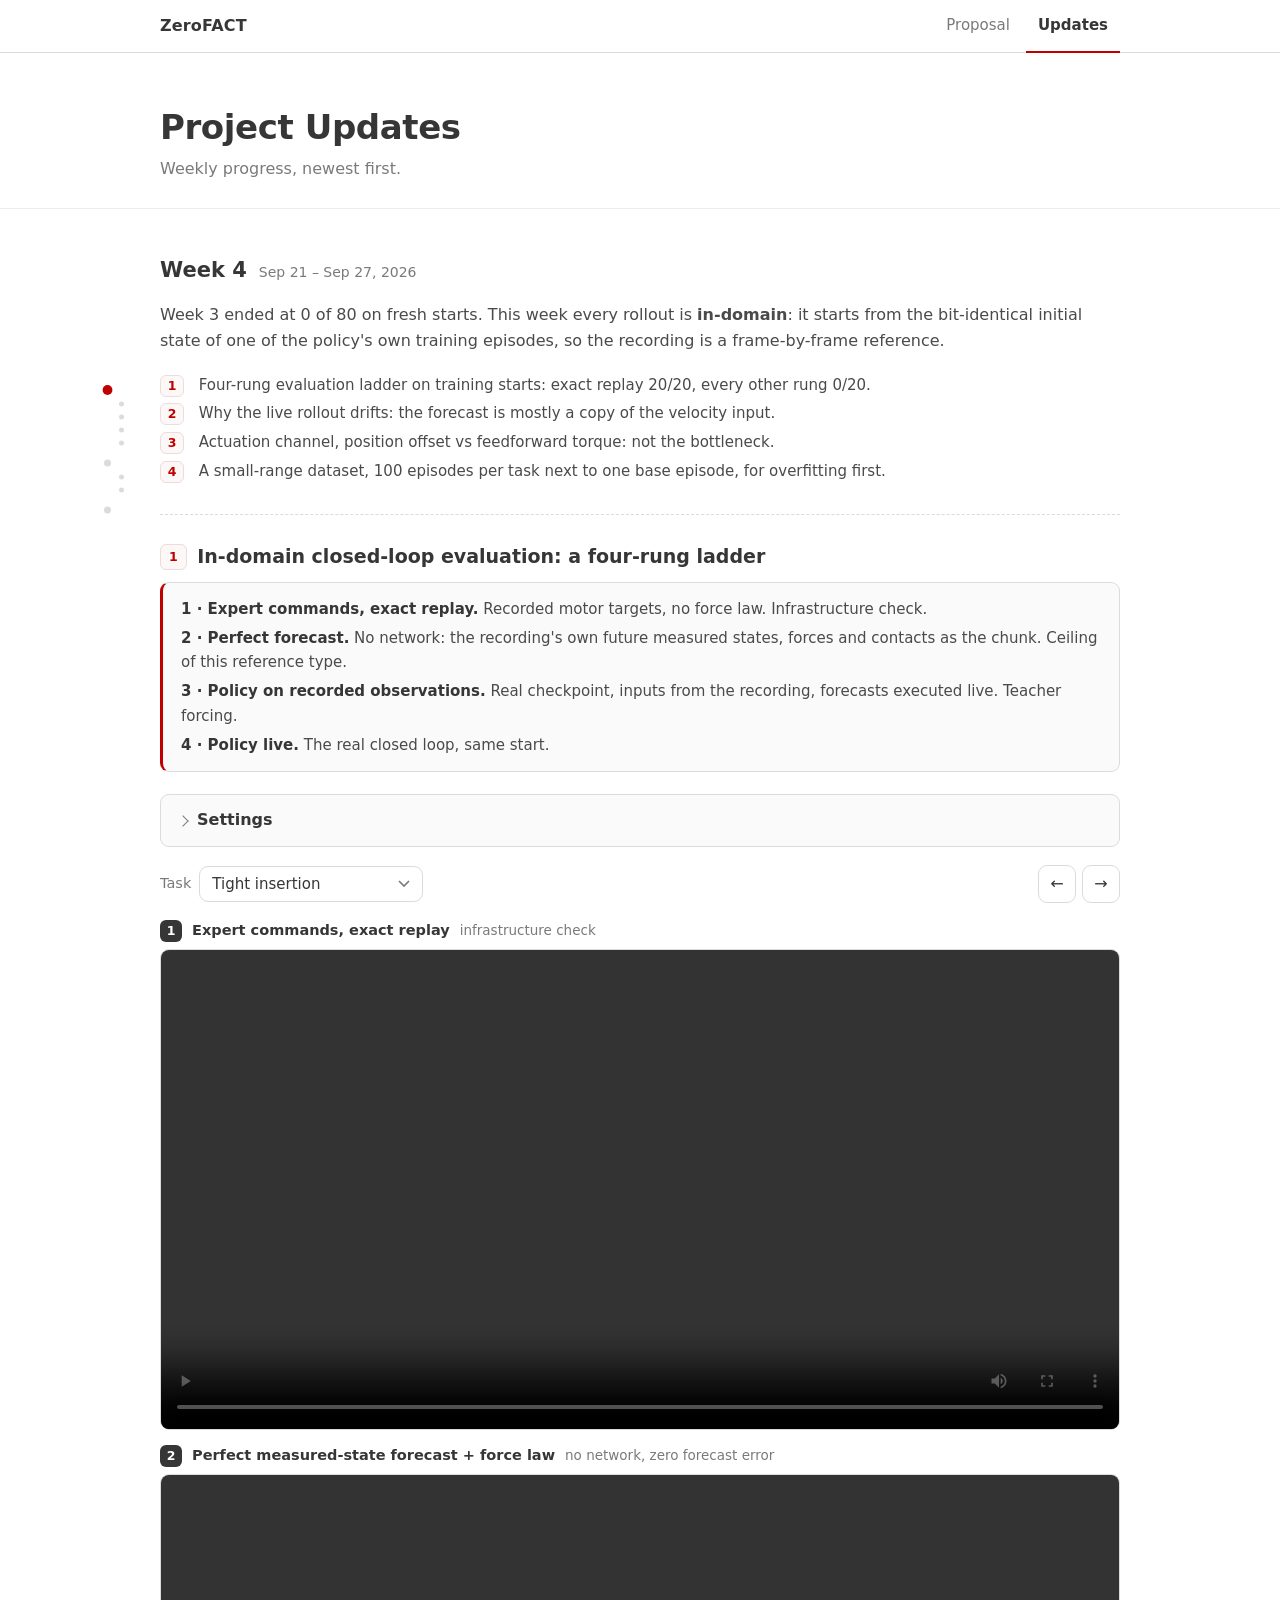
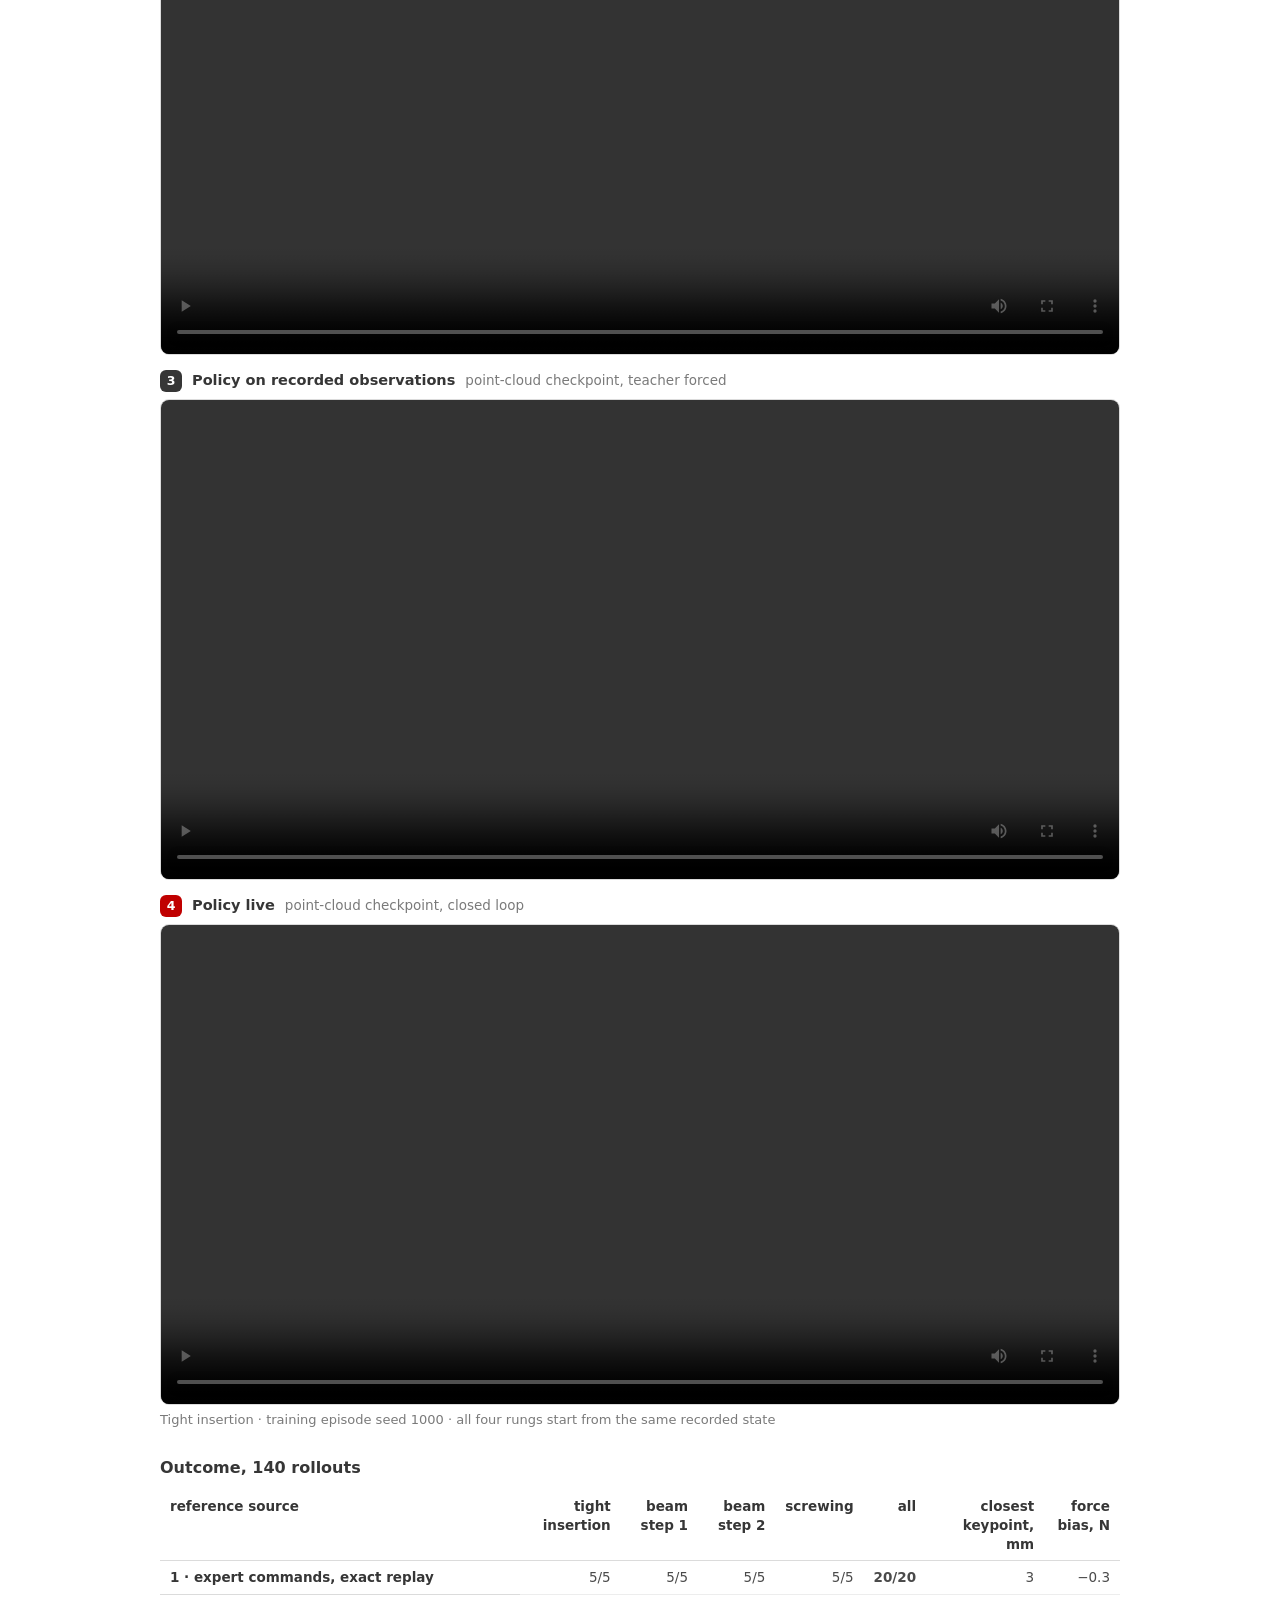
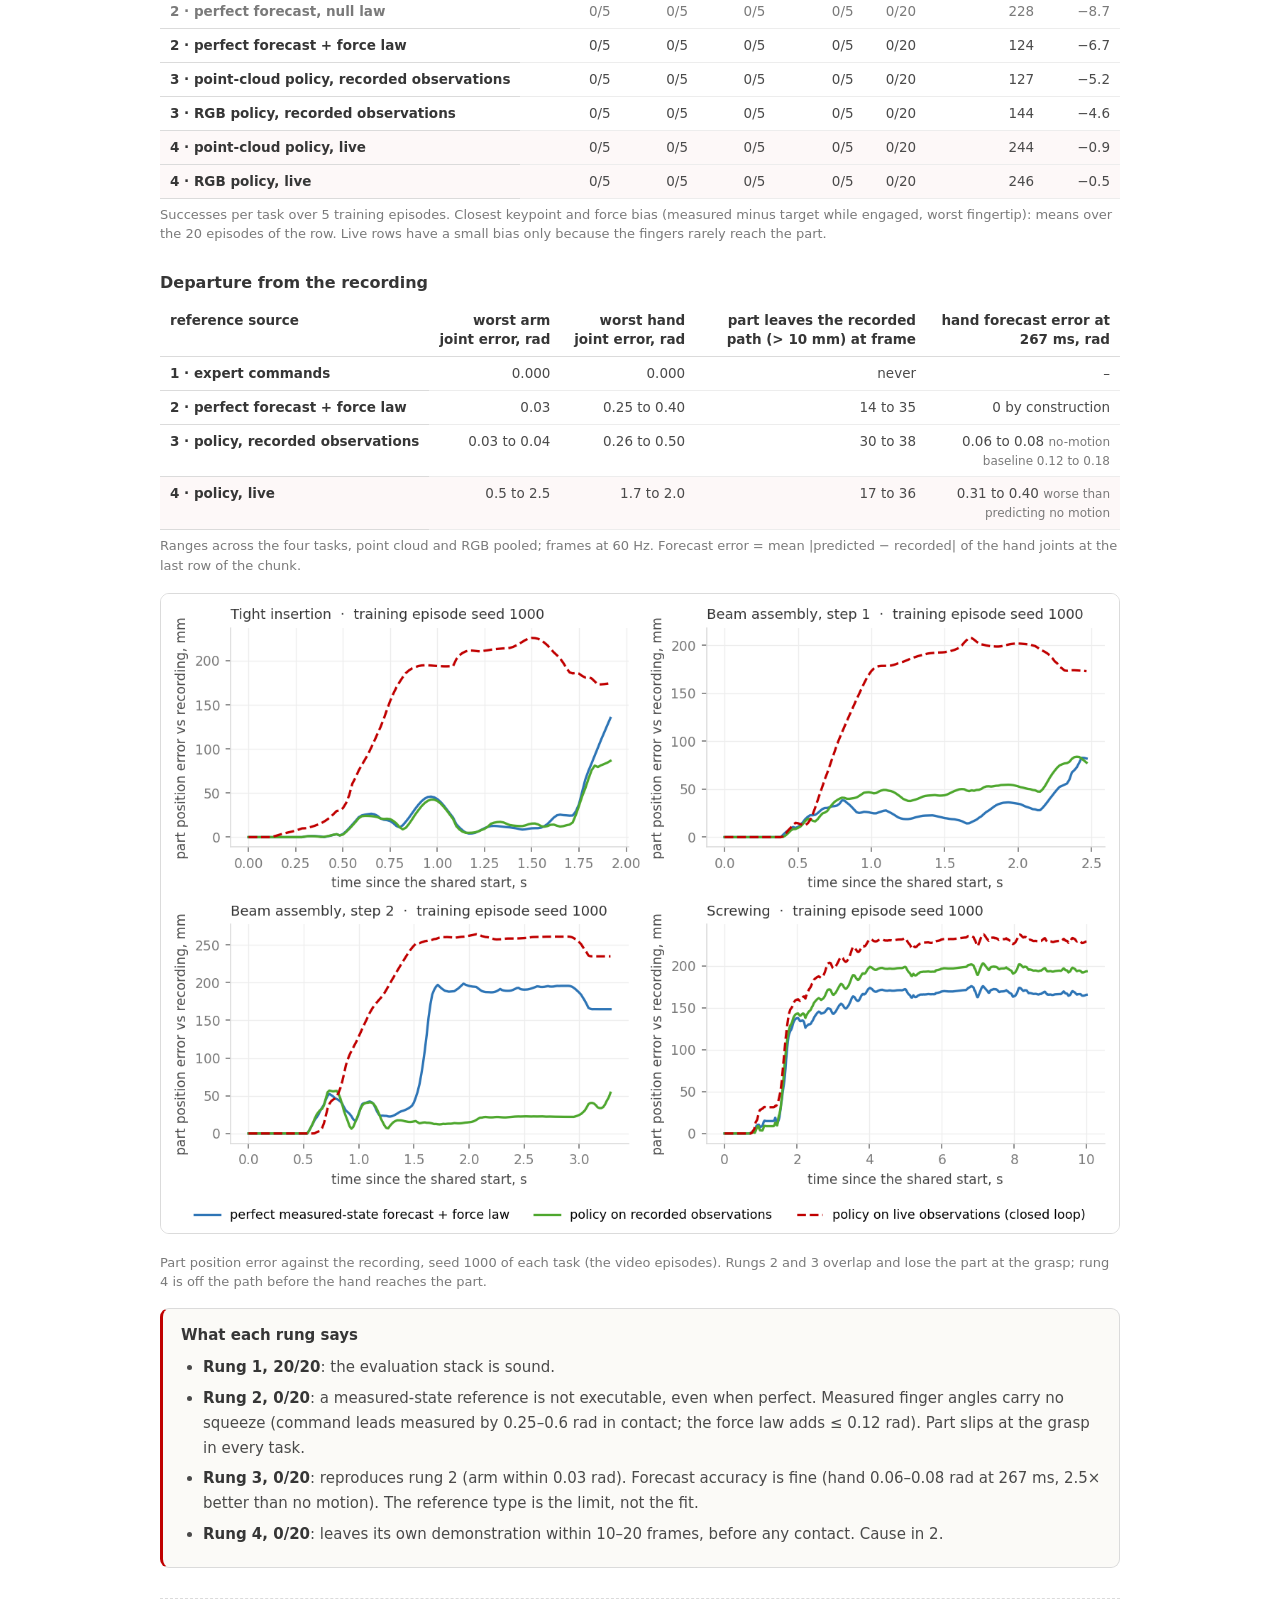
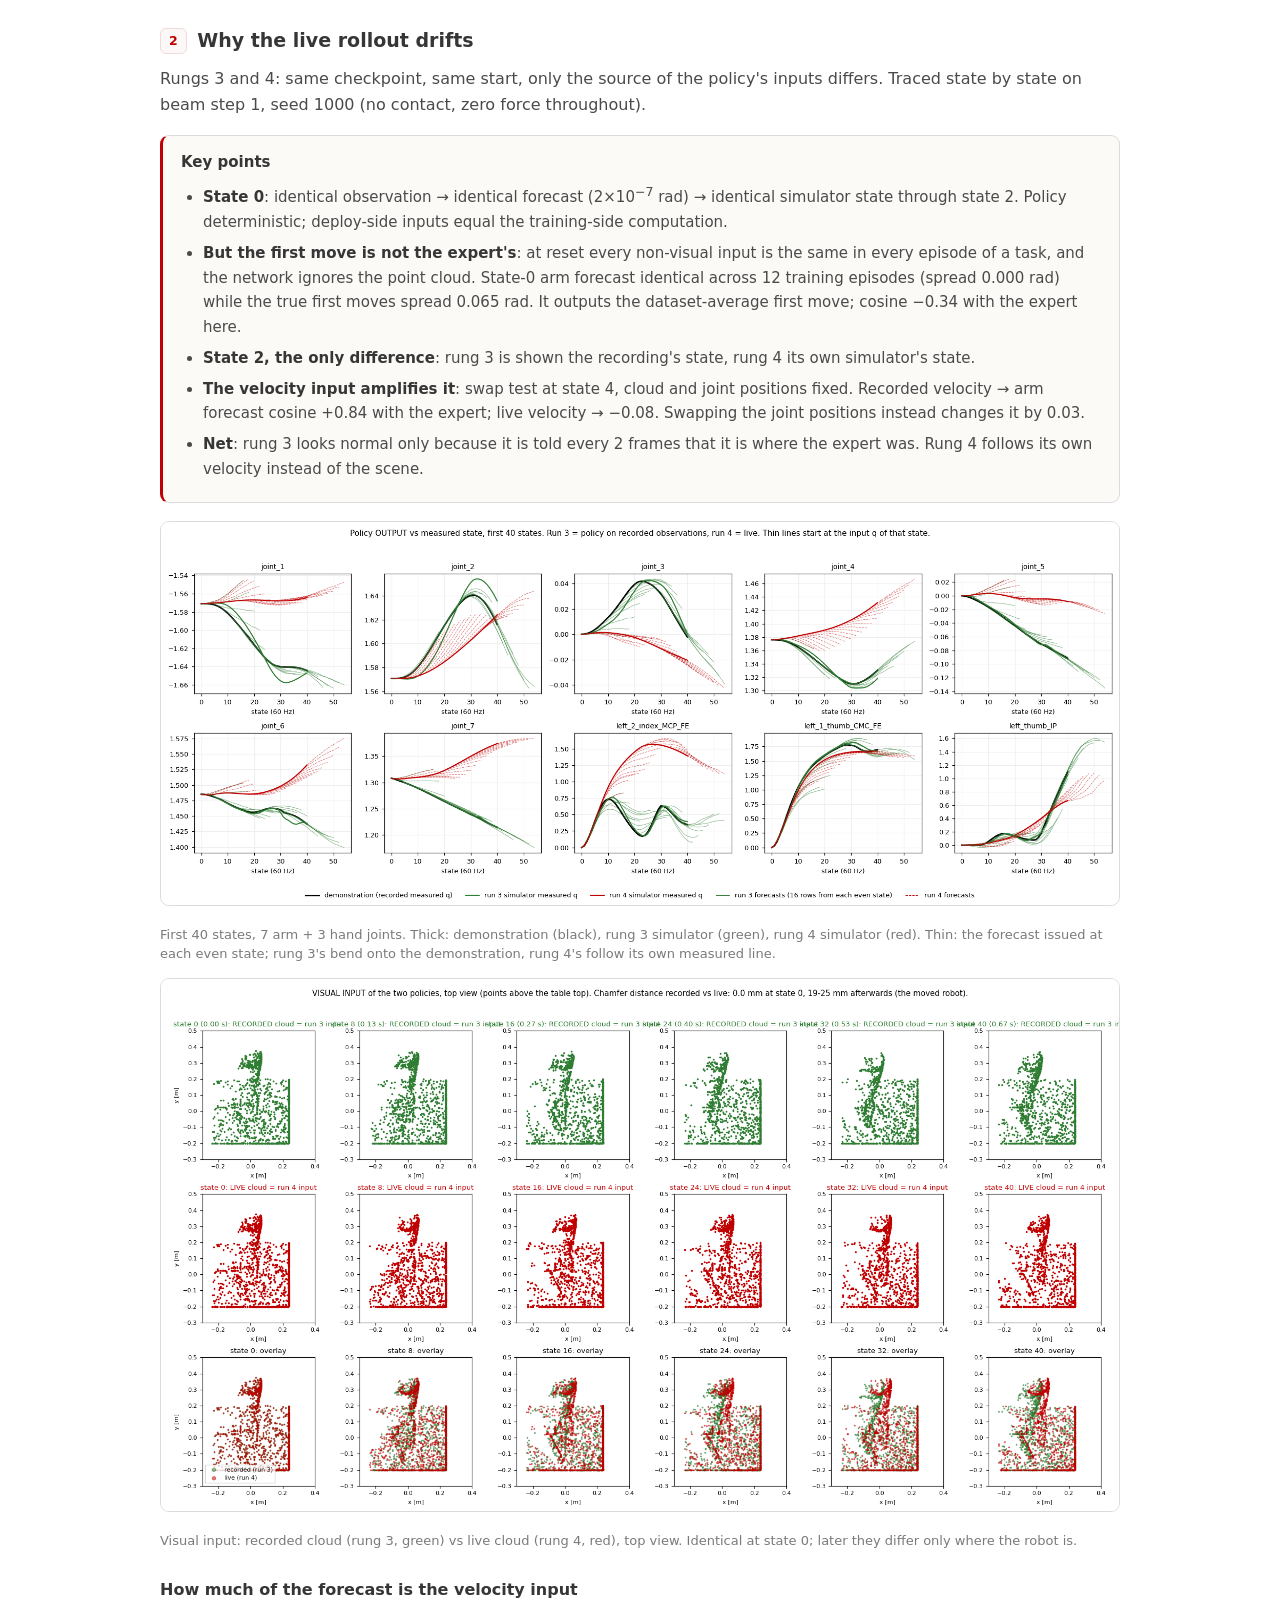
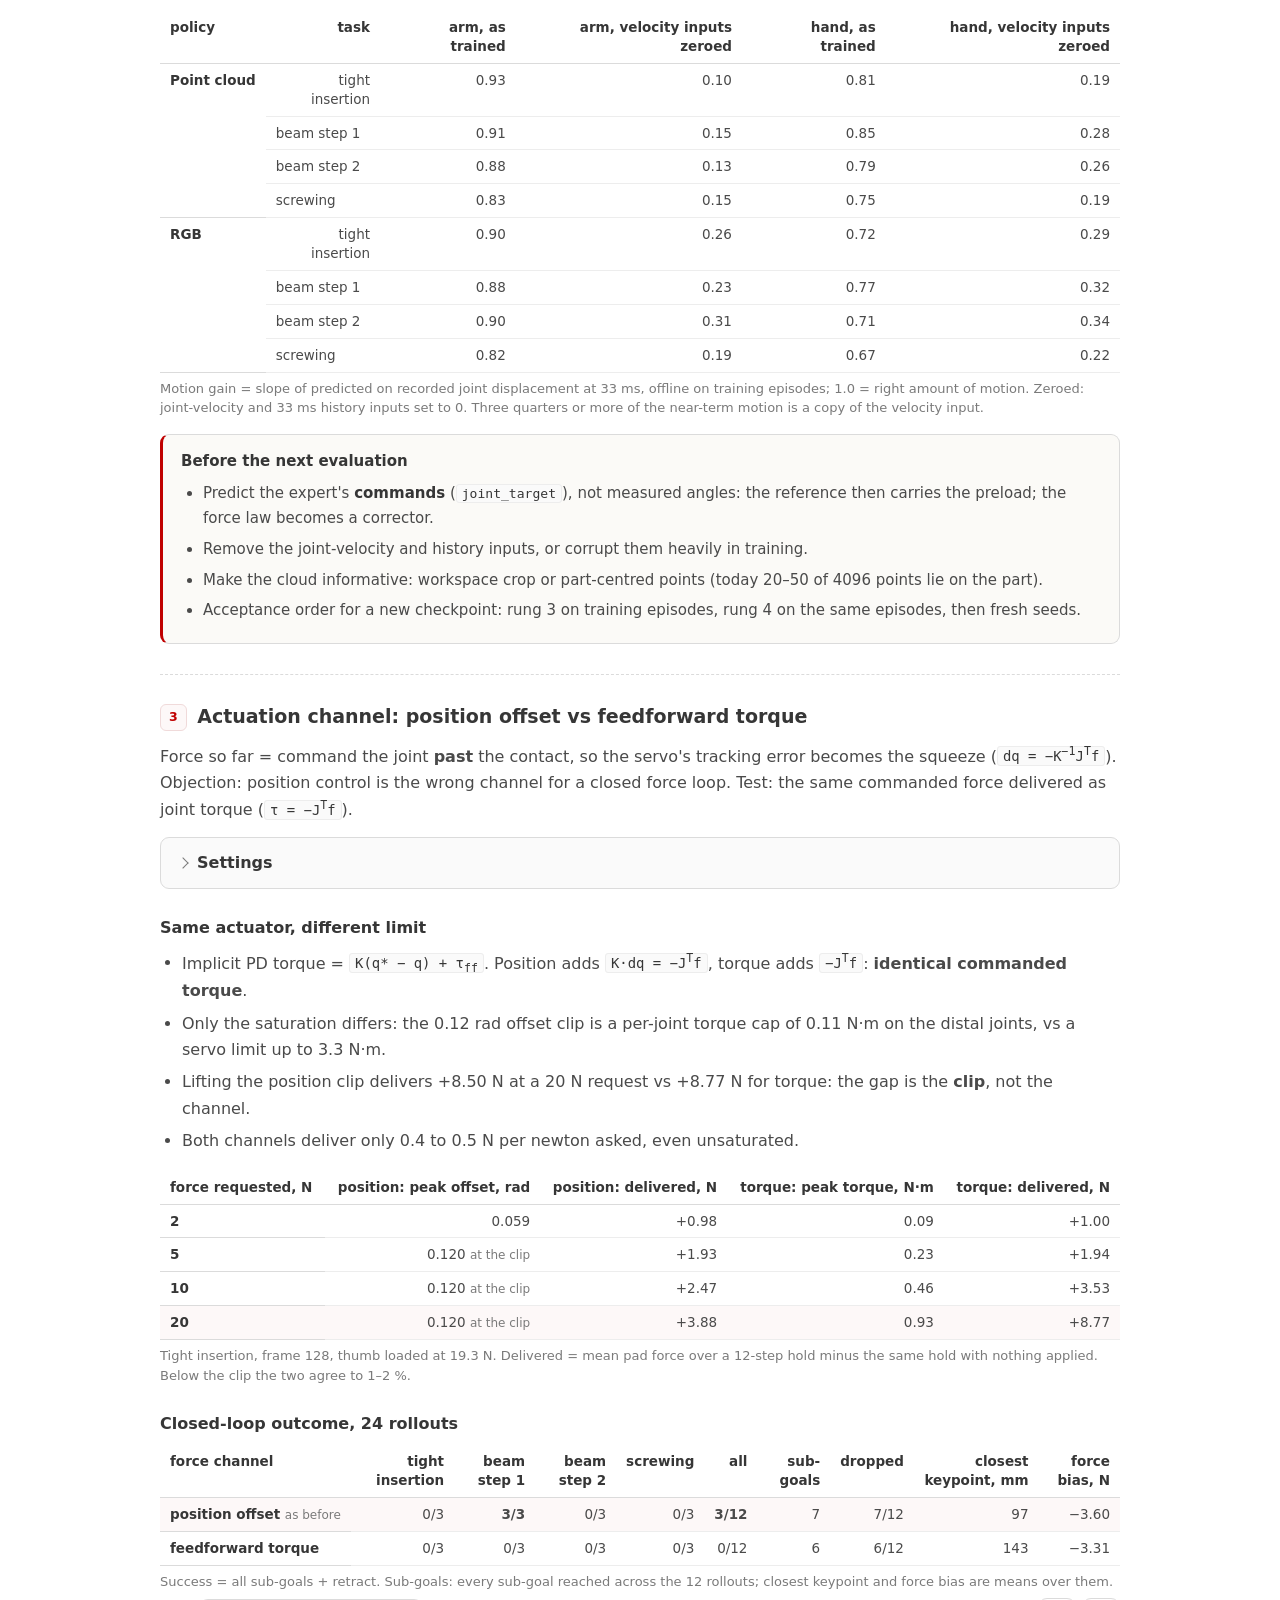
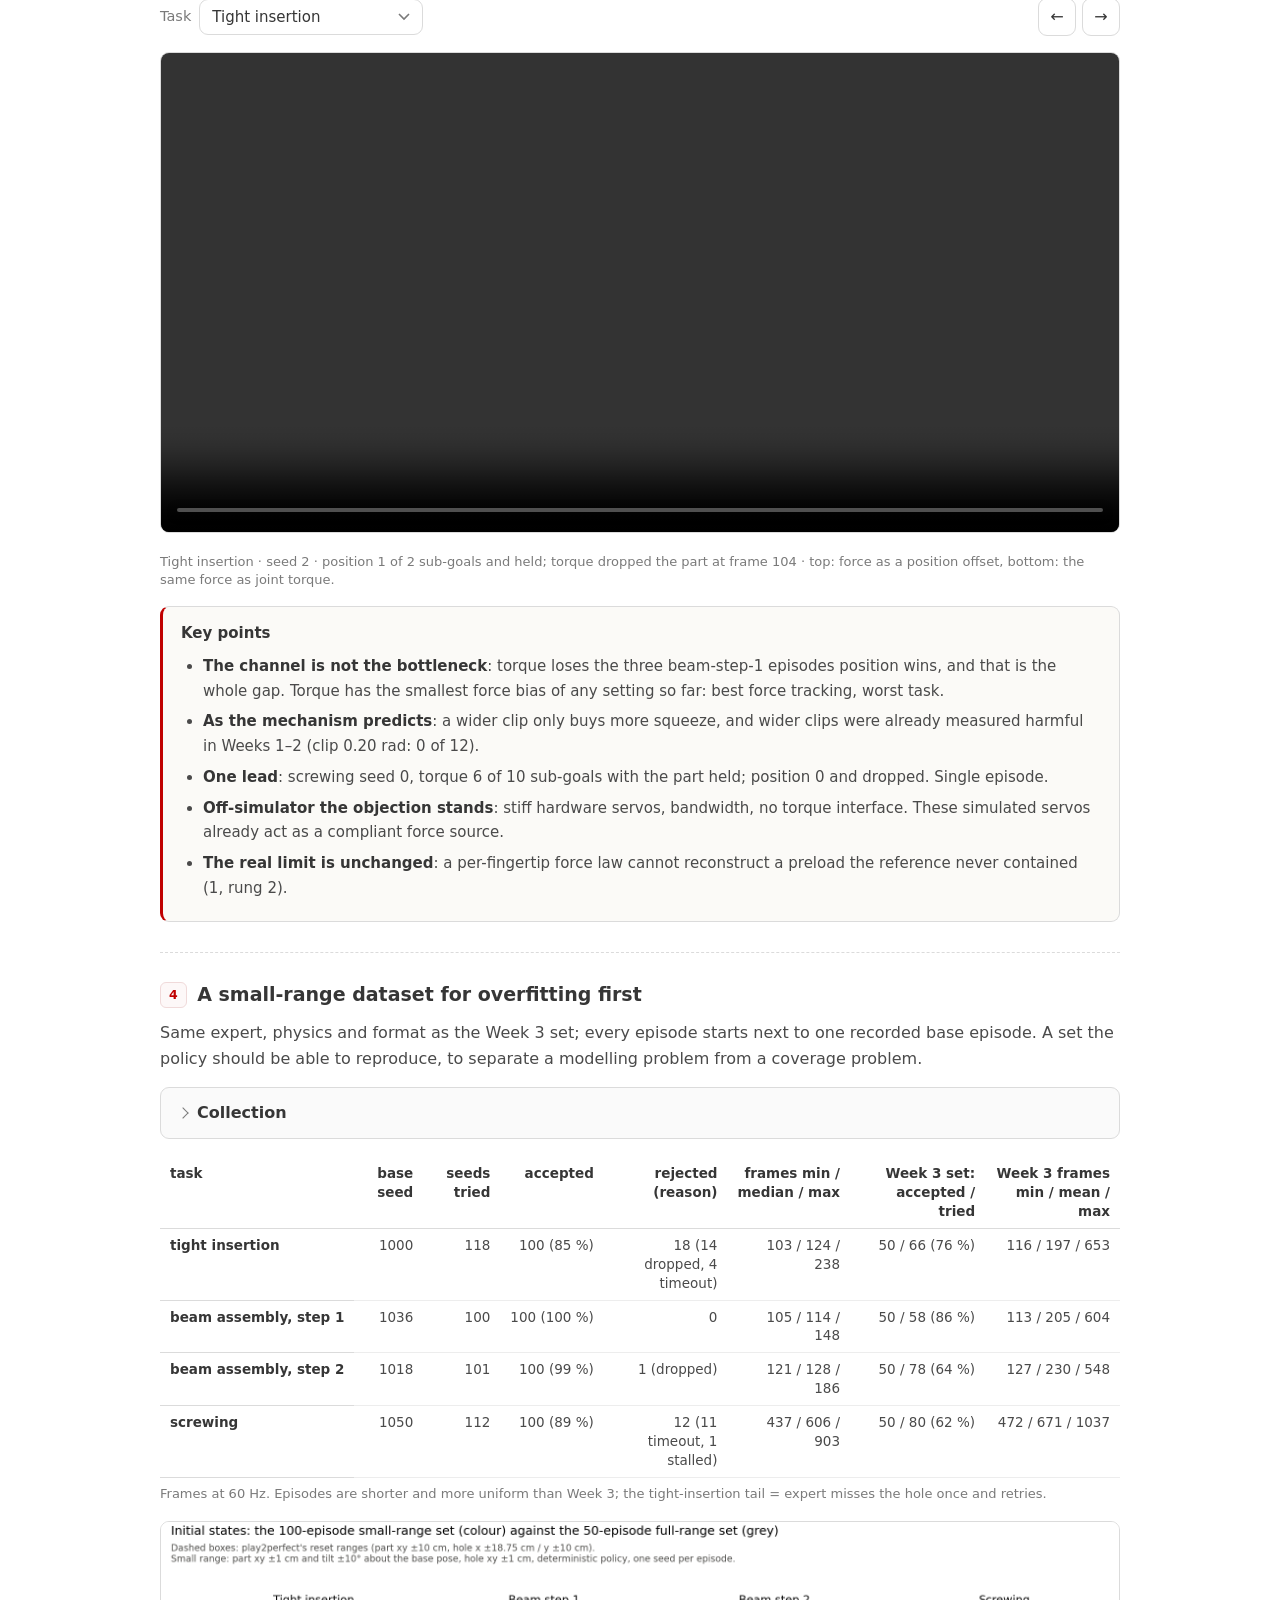
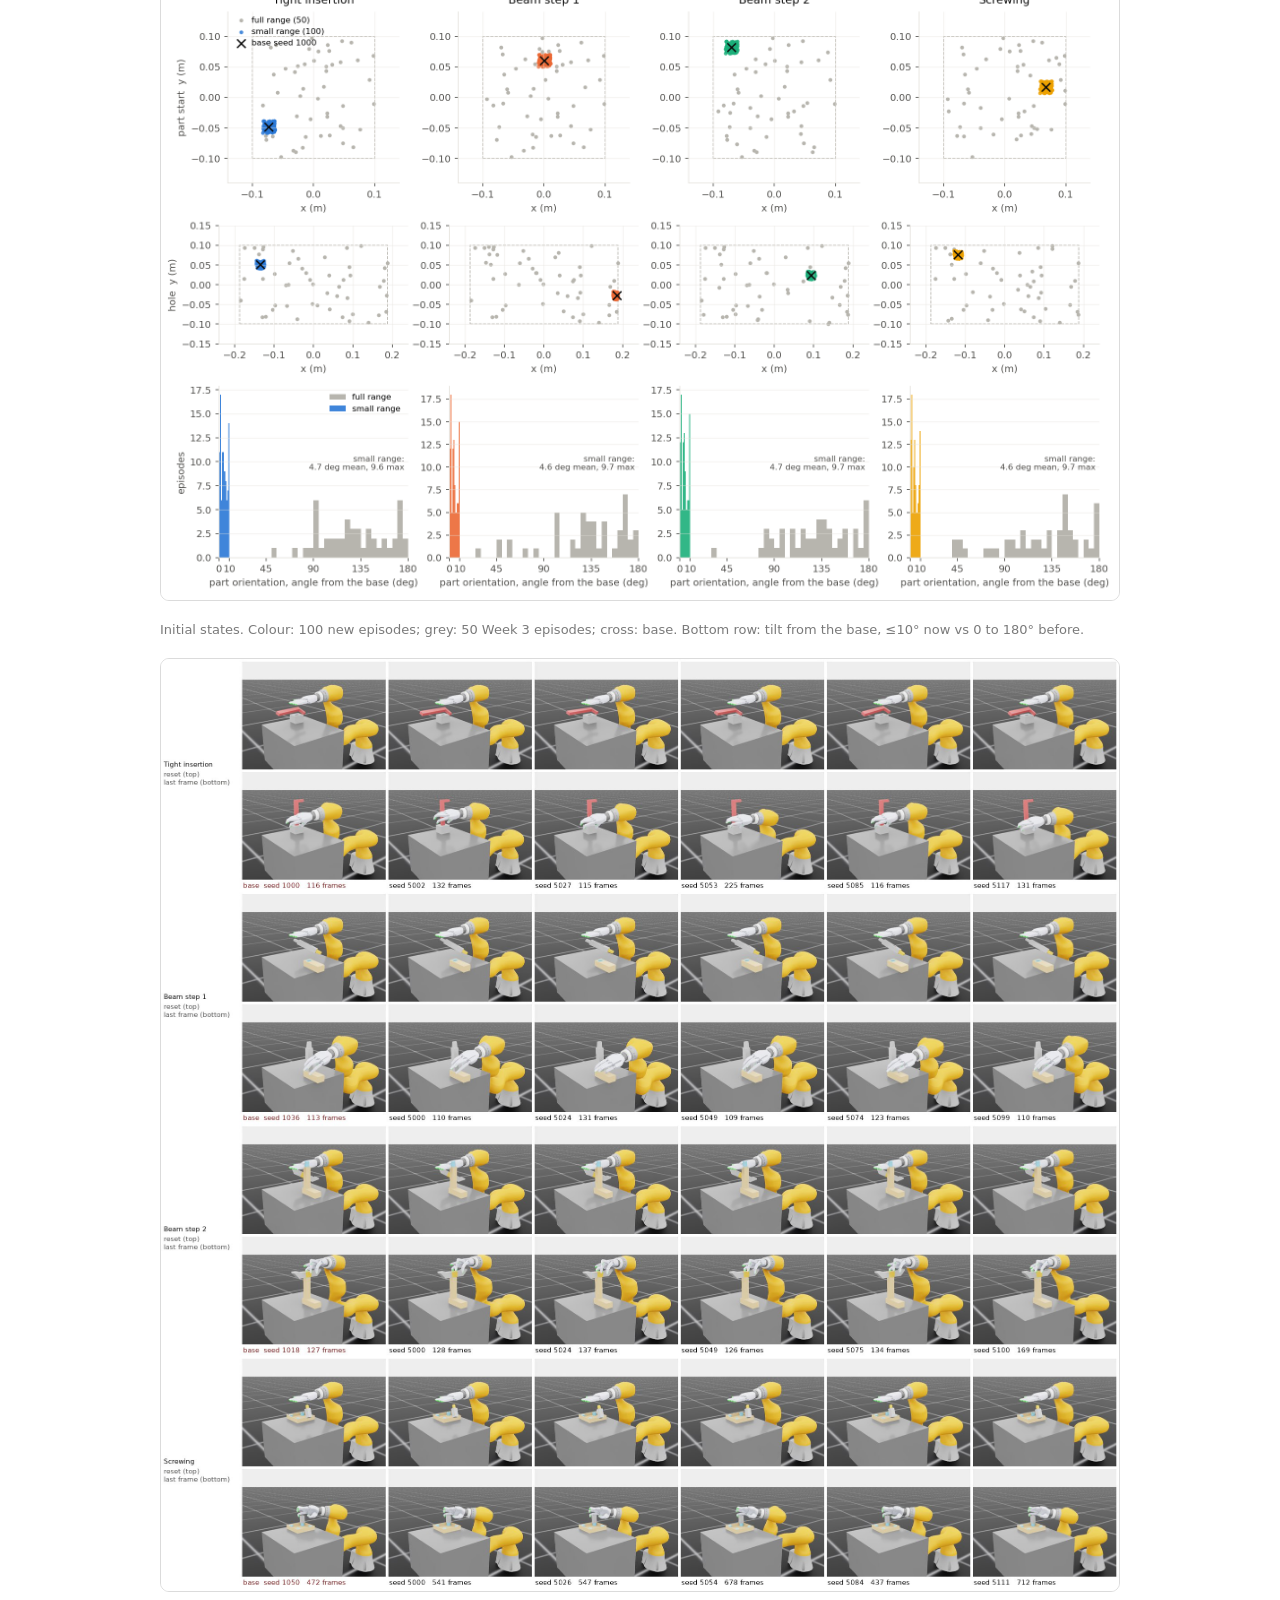
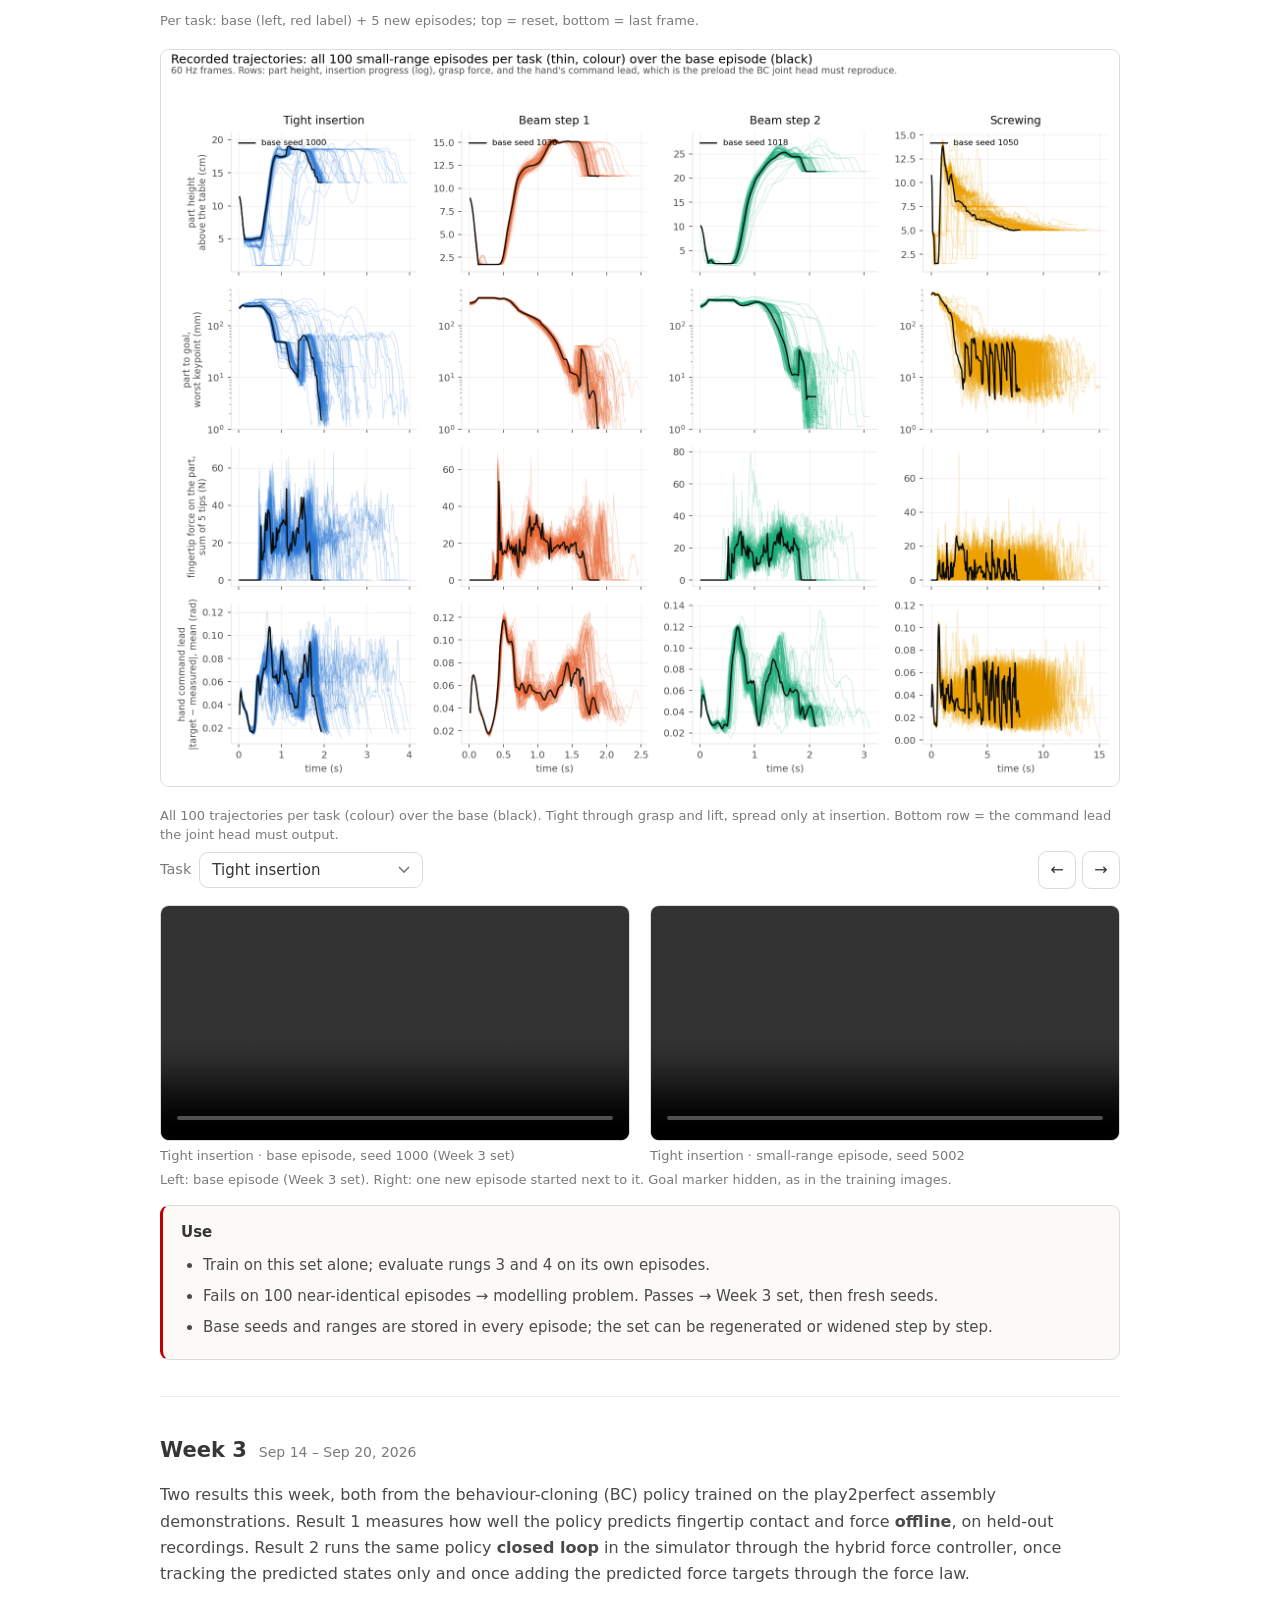
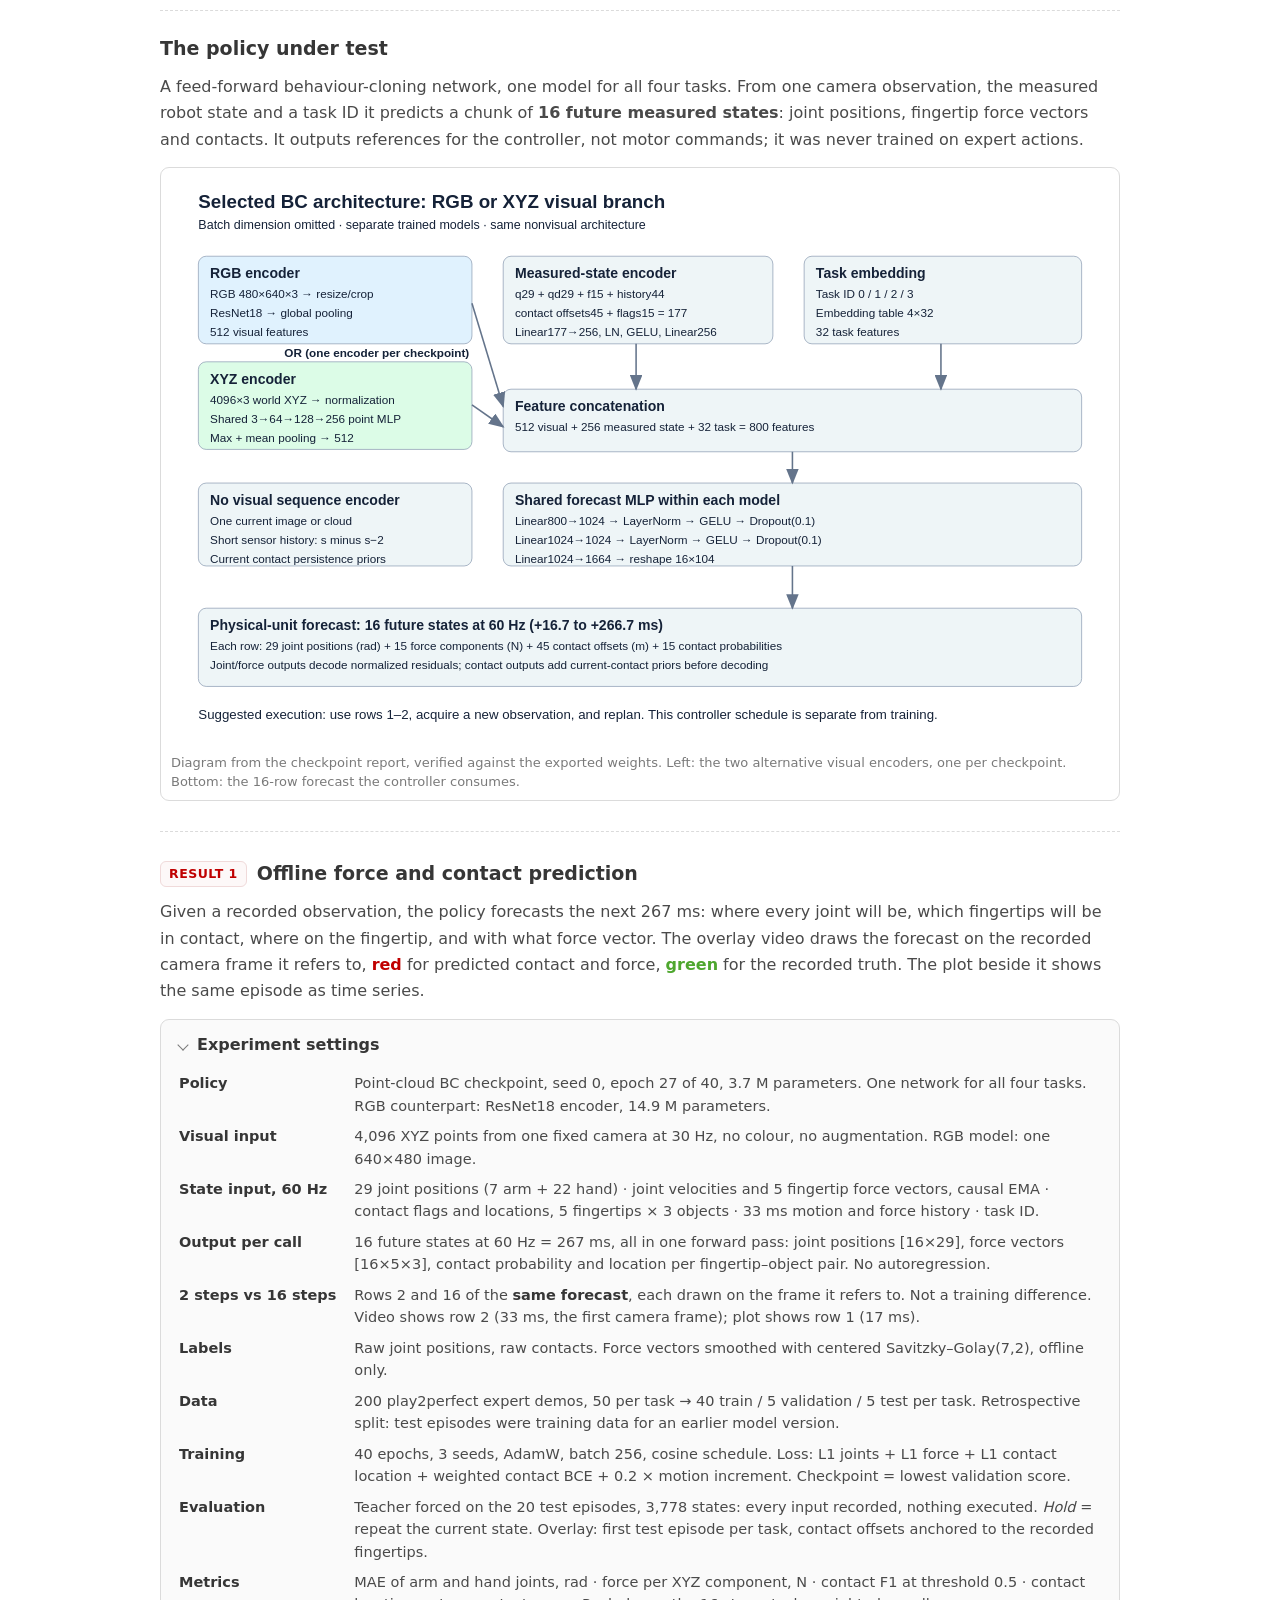
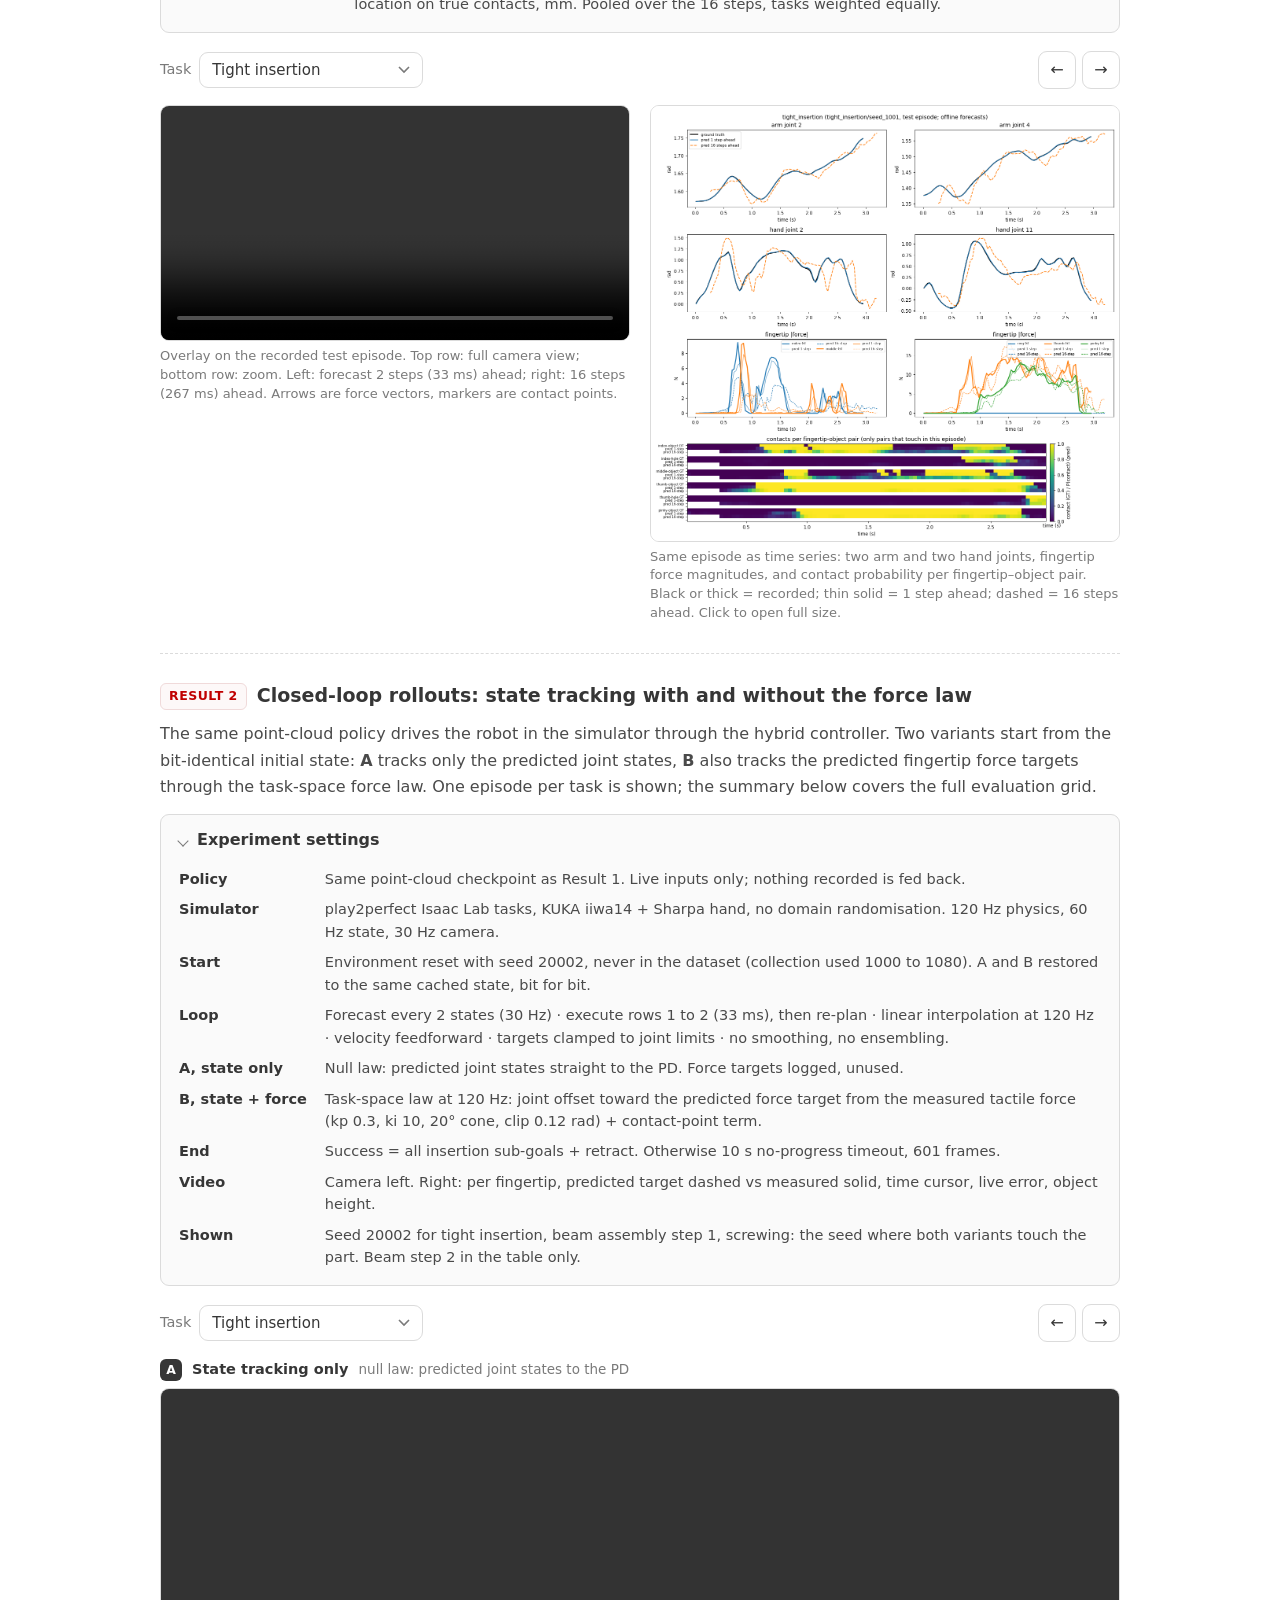
==== commit a934eb66: "Week 4: swap sections 3 and 4 (actuation channel before the small-range dataset) Co-Authored-By: Cla" ====
--- a/updates.html
+++ b/updates.html
@@ -292,8 +292,8 @@
       <ul class="brief">
         <li><b>1</b> Four-rung evaluation ladder on training starts: exact replay 20/20, every other rung 0/20.</li>
         <li><b>2</b> Why the live rollout drifts: the forecast is mostly a copy of the velocity input.</li>
-        <li><b>3</b> A small-range dataset, 100 episodes per task next to one base episode, for overfitting first.</li>
-        <li><b>4</b> Actuation channel, position offset vs feedforward torque: not the bottleneck.</li>
+        <li><b>3</b> Actuation channel, position offset vs feedforward torque: not the bottleneck.</li>
+        <li><b>4</b> A small-range dataset, 100 episodes per task next to one base episode, for overfitting first.</li>
       </ul>
 
       <!-- ─────────────── 1: the in-domain ladder ─────────────── -->
@@ -437,9 +437,75 @@
         </div>
       </section>
 
-      <!-- ─────────────── 3: the small-range dataset ─────────────── -->
+      <!-- ─────────────── 3: actuation channel ─────────────── -->
       <section class="result" id="w4-r3">
-        <h3><span class="rn">3</span>A small-range dataset for overfitting first</h3>
+        <h3><span class="rn">3</span>Actuation channel: position offset vs feedforward torque</h3>
+        <p class="lead">Force so far = command the joint <b>past</b> the contact, so the servo's tracking error becomes the squeeze
+        (<code>dq = &minus;K<sup>&minus;1</sup>J<sup>T</sup>f</code>). Objection: position control is the wrong channel for a closed force loop.
+        Test: the same commanded force delivered as joint torque (<code>&tau; = &minus;J<sup>T</sup>f</code>).</p>
+
+        <details class="settings">
+          <summary>Settings</summary>
+          <ul>
+            <li><b>Episodes</b>: 12 perfect expert episodes, 3 per task; 2 conditions = <b>24 rollouts</b>, one cold-start process each.</li>
+            <li><b>Reference</b>: oracle chunk policy re-planned every 12 frames from the current state, so both arms share it only until their control diverges. Measured joint states, so the law must supply the preload (rung 2 of 1).</li>
+            <li><b>Position arm</b>: task-space law, kp 0.3, ki 10, offset clip 0.12 rad.</li>
+            <li><b>Torque arm</b>: same commanded force as joint torque, clipped at the servo limits (0.4 to 3.3 N&middot;m); position target keeps the reference + contact-point channel only.</li>
+          </ul>
+        </details>
+
+        <h4>Same actuator, different limit</h4>
+        <ul>
+          <li>Implicit PD torque = <code>K(q* &minus; q) + &tau;<sub>ff</sub></code>. Position adds <code>K&middot;dq = &minus;J<sup>T</sup>f</code>, torque adds <code>&minus;J<sup>T</sup>f</code>: <b>identical commanded torque</b>.</li>
+          <li>Only the saturation differs: the 0.12 rad offset clip is a per-joint torque cap of 0.11 N&middot;m on the distal joints, vs a servo limit up to 3.3 N&middot;m.</li>
+          <li>Lifting the position clip delivers +8.50 N at a 20 N request vs +8.77 N for torque: the gap is the <b>clip</b>, not the channel.</li>
+          <li>Both channels deliver only 0.4 to 0.5 N per newton asked, even unsaturated.</li>
+        </ul>
+
+        <div class="tblwrap"><table class="res">
+          <thead><tr><th>force requested, N</th><th>position: peak offset, rad</th><th>position: delivered, N</th><th>torque: peak torque, N&middot;m</th><th>torque: delivered, N</th></tr></thead>
+          <tbody>
+            <tr><th scope="row">2</th><td>0.059</td><td>+0.98</td><td>0.09</td><td>+1.00</td></tr>
+            <tr><th scope="row">5</th><td>0.120 <span class="sub">at the clip</span></td><td>+1.93</td><td>0.23</td><td>+1.94</td></tr>
+            <tr><th scope="row">10</th><td>0.120 <span class="sub">at the clip</span></td><td>+2.47</td><td>0.46</td><td>+3.53</td></tr>
+            <tr class="hi"><th scope="row">20</th><td>0.120 <span class="sub">at the clip</span></td><td>+3.88</td><td>0.93</td><td>+8.77</td></tr>
+          </tbody>
+        </table></div>
+        <p class="tnote">Tight insertion, frame 128, thumb loaded at 19.3 N. Delivered = mean pad force over a 12-step hold minus the same hold with nothing applied. Below the clip the two agree to 1&ndash;2 %.</p>
+
+        <h4>Closed-loop outcome, 24 rollouts</h4>
+        <div class="tblwrap"><table class="res">
+          <thead><tr><th>force channel</th><th>tight insertion</th><th>beam step 1</th><th>beam step 2</th><th>screwing</th><th>all</th><th>sub-goals</th><th>dropped</th><th>closest keypoint, mm</th><th>force bias, N</th></tr></thead>
+          <tbody>
+            <tr class="hi"><th scope="row">position offset <span class="sub">as before</span></th><td>0/3</td><td><b>3/3</b></td><td>0/3</td><td>0/3</td><td><b>3/12</b></td><td>7</td><td>7/12</td><td>97</td><td>&minus;3.60</td></tr>
+            <tr><th scope="row">feedforward torque</th><td>0/3</td><td>0/3</td><td>0/3</td><td>0/3</td><td>0/12</td><td>6</td><td>6/12</td><td>143</td><td>&minus;3.31</td></tr>
+          </tbody>
+        </table></div>
+        <p class="tnote">Success = all sub-goals + retract. Sub-goals: every sub-goal reached across the 12 rollouts; closest keypoint and force bias are means over them.</p>
+
+        <div class="picker" id="w4r3-pick" role="group" aria-label="Choose a task">
+          <label>Task <select class="pk-task"></select></label>
+          <span class="pick-nav"><button type="button" class="pk-prev" aria-label="Previous task">&larr;</button><button type="button" class="pk-next" aria-label="Next task">&rarr;</button></span>
+        </div>
+        <figure class="stack">
+          <video class="pk-video" controls preload="auto" playsinline loop></video>
+          <figcaption class="pk-cap">Same start and reference source in both rows. Top: force as a position offset. Bottom: the same force as joint torque.</figcaption>
+        </figure>
+
+        <div class="callout">
+          <p><b>Key points</b></p>
+          <ul style="margin:0">
+            <li><b>The channel is not the bottleneck</b>: torque loses the three beam-step-1 episodes position wins, and that is the whole gap. Torque has the smallest force bias of any setting so far: best force tracking, worst task.</li>
+            <li><b>As the mechanism predicts</b>: a wider clip only buys more squeeze, and wider clips were already measured harmful in Weeks 1&ndash;2 (clip 0.20 rad: 0 of 12).</li>
+            <li><b>One lead</b>: screwing seed 0, torque 6 of 10 sub-goals with the part held; position 0 and dropped. Single episode.</li>
+            <li><b>Off-simulator the objection stands</b>: stiff hardware servos, bandwidth, no torque interface. These simulated servos already act as a compliant force source.</li>
+            <li><b>The real limit is unchanged</b>: a per-fingertip force law cannot reconstruct a preload the reference never contained (1, rung 2).</li>
+          </ul>
+        </div>
+      </section>
+      <!-- ─────────────── 4: the small-range dataset ─────────────── -->
+      <section class="result" id="w4-r4">
+        <h3><span class="rn">4</span>A small-range dataset for overfitting first</h3>
         <p class="lead">Same expert, physics and format as the Week 3 set; every episode starts next to one recorded base episode.
         A set the policy should be able to reproduce, to separate a modelling problem from a coverage problem.</p>
 
@@ -506,72 +572,6 @@
         </div>
       </section>
 
-      <!-- ─────────────── 4: actuation channel ─────────────── -->
-      <section class="result" id="w4-r4">
-        <h3><span class="rn">4</span>Actuation channel: position offset vs feedforward torque</h3>
-        <p class="lead">Force so far = command the joint <b>past</b> the contact, so the servo's tracking error becomes the squeeze
-        (<code>dq = &minus;K<sup>&minus;1</sup>J<sup>T</sup>f</code>). Objection: position control is the wrong channel for a closed force loop.
-        Test: the same commanded force delivered as joint torque (<code>&tau; = &minus;J<sup>T</sup>f</code>).</p>
-
-        <details class="settings">
-          <summary>Settings</summary>
-          <ul>
-            <li><b>Episodes</b>: 12 perfect expert episodes, 3 per task; 2 conditions = <b>24 rollouts</b>, one cold-start process each.</li>
-            <li><b>Reference</b>: oracle chunk policy re-planned every 12 frames from the current state, so both arms share it only until their control diverges. Measured joint states, so the law must supply the preload (rung 2 of 1).</li>
-            <li><b>Position arm</b>: task-space law, kp 0.3, ki 10, offset clip 0.12 rad.</li>
-            <li><b>Torque arm</b>: same commanded force as joint torque, clipped at the servo limits (0.4 to 3.3 N&middot;m); position target keeps the reference + contact-point channel only.</li>
-          </ul>
-        </details>
-
-        <h4>Same actuator, different limit</h4>
-        <ul>
-          <li>Implicit PD torque = <code>K(q* &minus; q) + &tau;<sub>ff</sub></code>. Position adds <code>K&middot;dq = &minus;J<sup>T</sup>f</code>, torque adds <code>&minus;J<sup>T</sup>f</code>: <b>identical commanded torque</b>.</li>
-          <li>Only the saturation differs: the 0.12 rad offset clip is a per-joint torque cap of 0.11 N&middot;m on the distal joints, vs a servo limit up to 3.3 N&middot;m.</li>
-          <li>Lifting the position clip delivers +8.50 N at a 20 N request vs +8.77 N for torque: the gap is the <b>clip</b>, not the channel.</li>
-          <li>Both channels deliver only 0.4 to 0.5 N per newton asked, even unsaturated.</li>
-        </ul>
-
-        <div class="tblwrap"><table class="res">
-          <thead><tr><th>force requested, N</th><th>position: peak offset, rad</th><th>position: delivered, N</th><th>torque: peak torque, N&middot;m</th><th>torque: delivered, N</th></tr></thead>
-          <tbody>
-            <tr><th scope="row">2</th><td>0.059</td><td>+0.98</td><td>0.09</td><td>+1.00</td></tr>
-            <tr><th scope="row">5</th><td>0.120 <span class="sub">at the clip</span></td><td>+1.93</td><td>0.23</td><td>+1.94</td></tr>
-            <tr><th scope="row">10</th><td>0.120 <span class="sub">at the clip</span></td><td>+2.47</td><td>0.46</td><td>+3.53</td></tr>
-            <tr class="hi"><th scope="row">20</th><td>0.120 <span class="sub">at the clip</span></td><td>+3.88</td><td>0.93</td><td>+8.77</td></tr>
-          </tbody>
-        </table></div>
-        <p class="tnote">Tight insertion, frame 128, thumb loaded at 19.3 N. Delivered = mean pad force over a 12-step hold minus the same hold with nothing applied. Below the clip the two agree to 1&ndash;2 %.</p>
-
-        <h4>Closed-loop outcome, 24 rollouts</h4>
-        <div class="tblwrap"><table class="res">
-          <thead><tr><th>force channel</th><th>tight insertion</th><th>beam step 1</th><th>beam step 2</th><th>screwing</th><th>all</th><th>sub-goals</th><th>dropped</th><th>closest keypoint, mm</th><th>force bias, N</th></tr></thead>
-          <tbody>
-            <tr class="hi"><th scope="row">position offset <span class="sub">as before</span></th><td>0/3</td><td><b>3/3</b></td><td>0/3</td><td>0/3</td><td><b>3/12</b></td><td>7</td><td>7/12</td><td>97</td><td>&minus;3.60</td></tr>
-            <tr><th scope="row">feedforward torque</th><td>0/3</td><td>0/3</td><td>0/3</td><td>0/3</td><td>0/12</td><td>6</td><td>6/12</td><td>143</td><td>&minus;3.31</td></tr>
-          </tbody>
-        </table></div>
-        <p class="tnote">Success = all sub-goals + retract. Sub-goals: every sub-goal reached across the 12 rollouts; closest keypoint and force bias are means over them.</p>
-
-        <div class="picker" id="w4r3-pick" role="group" aria-label="Choose a task">
-          <label>Task <select class="pk-task"></select></label>
-          <span class="pick-nav"><button type="button" class="pk-prev" aria-label="Previous task">&larr;</button><button type="button" class="pk-next" aria-label="Next task">&rarr;</button></span>
-        </div>
-        <figure class="stack">
-          <video class="pk-video" controls preload="auto" playsinline loop></video>
-          <figcaption class="pk-cap">Same start and reference source in both rows. Top: force as a position offset. Bottom: the same force as joint torque.</figcaption>
-        </figure>
-
-        <div class="callout">
-          <p><b>Key points</b></p>
-          <ul style="margin:0">
-            <li><b>The channel is not the bottleneck</b>: torque loses the three beam-step-1 episodes position wins, and that is the whole gap. Torque has the smallest force bias of any setting so far: best force tracking, worst task.</li>
-            <li><b>As the mechanism predicts</b>: a wider clip only buys more squeeze, and wider clips were already measured harmful in Weeks 1&ndash;2 (clip 0.20 rad: 0 of 12).</li>
-            <li><b>One lead</b>: screwing seed 0, torque 6 of 10 sub-goals with the part held; position 0 and dropped. Single episode.</li>
-            <li><b>Off-simulator the objection stands</b>: stiff hardware servos, bandwidth, no torque interface. These simulated servos already act as a compliant force source.</li>
-            <li><b>The real limit is unchanged</b>: a per-fingertip force law cannot reconstruct a preload the reference never contained (1, rung 2).</li>
-          </ul>
-        </div>
-      </section>
     </article>
 
     <article class="entry" id="week-3">
@@ -755,9 +755,9 @@
             cap.textContent = t.label + "  ·  training episode seed 1000  ·  all four rungs start from the same recorded state";
           });
         })();
-        /* week 4, 3 (dataset): base episode next to one small-range episode, four tasks */
+        /* week 4, 4 (dataset): base episode next to one small-range episode, four tasks */
         (function(){
-          const r = document.getElementById("w4-r3");
+          const r = document.getElementById("w4-r4");
           const vb = r.querySelector(".pk-video-base"), vs = r.querySelector(".pk-video-small");
           const cb = r.querySelector(".pk-cap-base"), cs = r.querySelector(".pk-cap-small");
           const T = [{id:"tight_insertion", label:"Tight insertion", base:1000, small:5002},
@@ -772,9 +772,9 @@
             cs.textContent = t.label + "  \u00b7  small-range episode, seed " + t.small;
           });
         })();
-        /* week 4, 4: position offset above feedforward torque, one episode per task */
+        /* week 4, 3: position offset above feedforward torque, one episode per task */
         (function(){
-          const r = document.getElementById("w4-r4");
+          const r = document.getElementById("w4-r3");
           const vid = r.querySelector(".pk-video"), cap = r.querySelector(".pk-cap");
           const T = [{id:"tight_insertion", label:"Tight insertion", seed:2, note:"position 1 of 2 sub-goals and held; torque dropped the part at frame 104"},
                      {id:"beam_assembly_step1", label:"Beam assembly, step 1", seed:2, note:"position placed the beam, 2 of 2 + retract; torque dropped it at frame 105"},
@@ -857,8 +857,8 @@
     ["week-4", "Week 4", 1],
       ["w4-r1", "1 · In-domain ladder"],
       ["w4-r2", "2 · Why live drifts"],
-      ["w4-r3", "3 · Small-range set"],
-      ["w4-r4", "4 · Actuation channel"],
+      ["w4-r3", "3 · Actuation channel"],
+      ["w4-r4", "4 · Small-range set"],
     ["week-3", "Week 3", 1],
       ["w3-r1", "1 · Offline prediction"],
       ["w3-r2", "2 · Closed loop"],
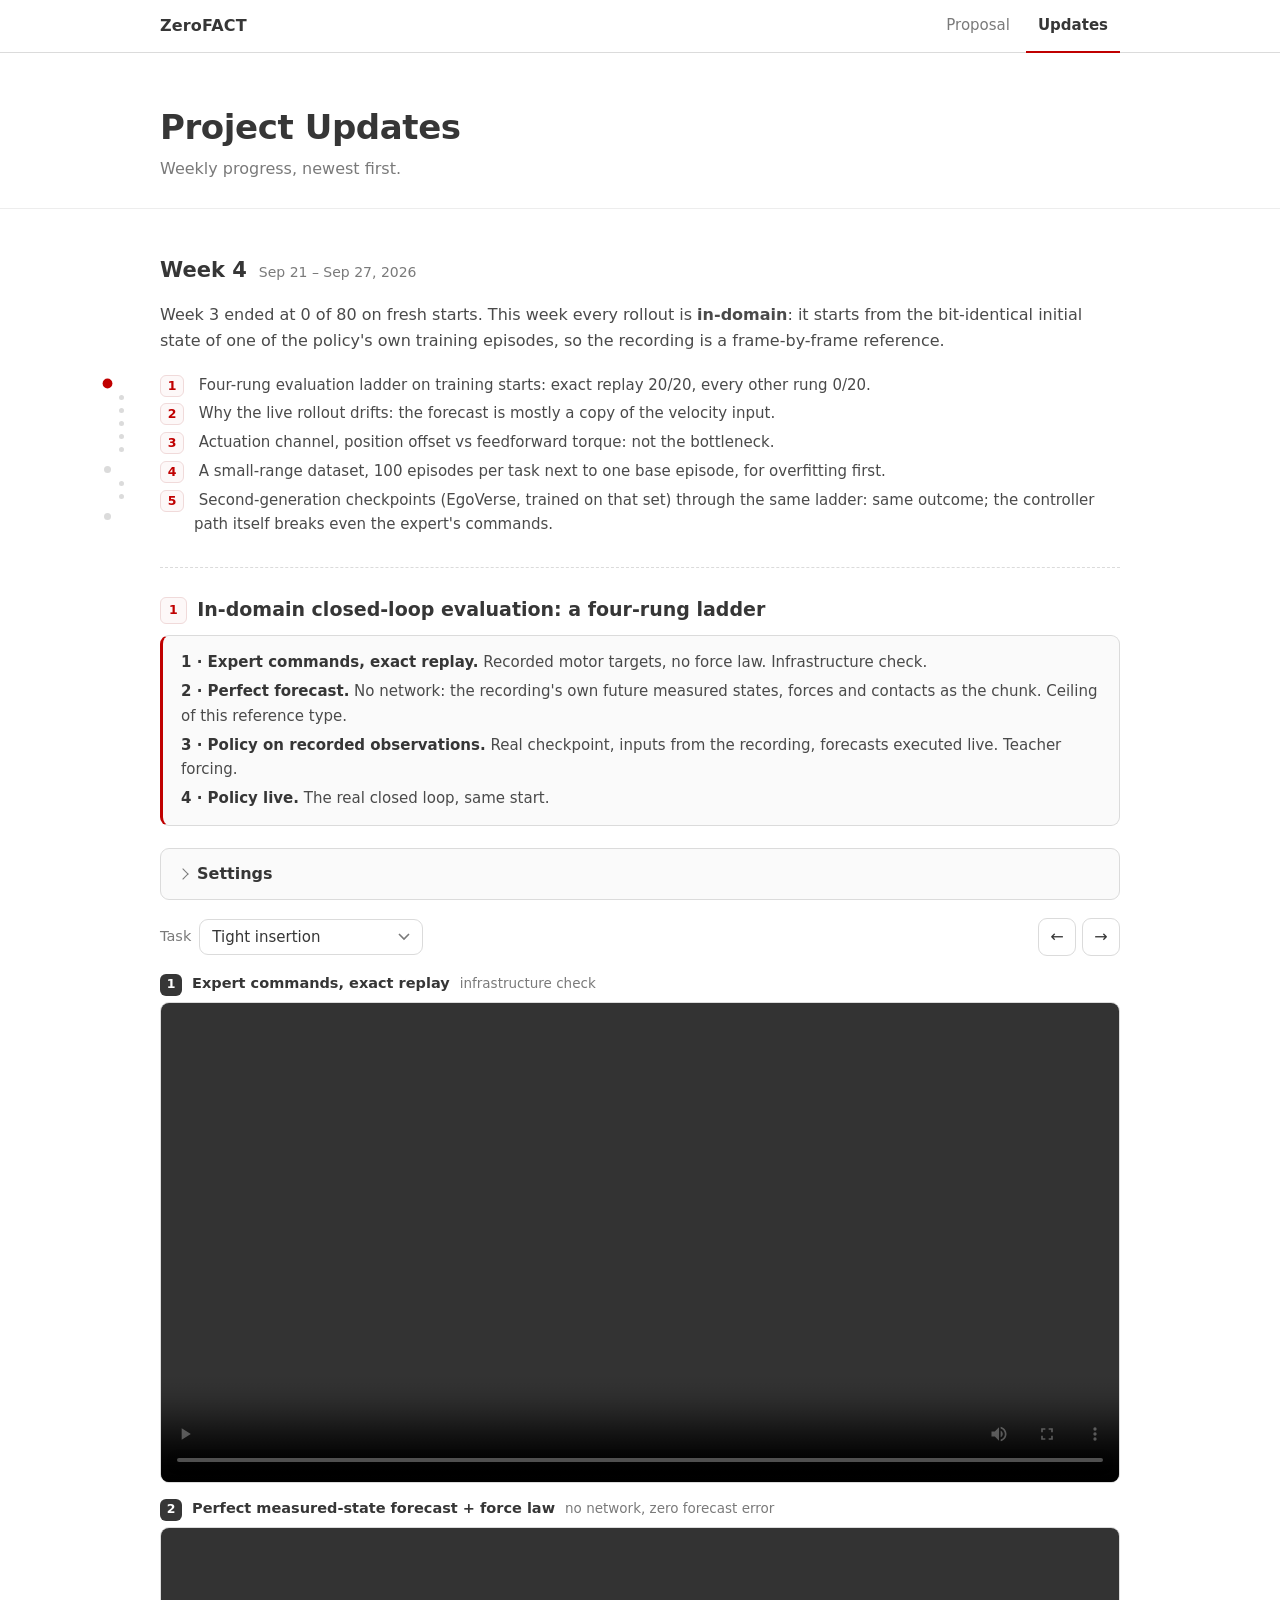
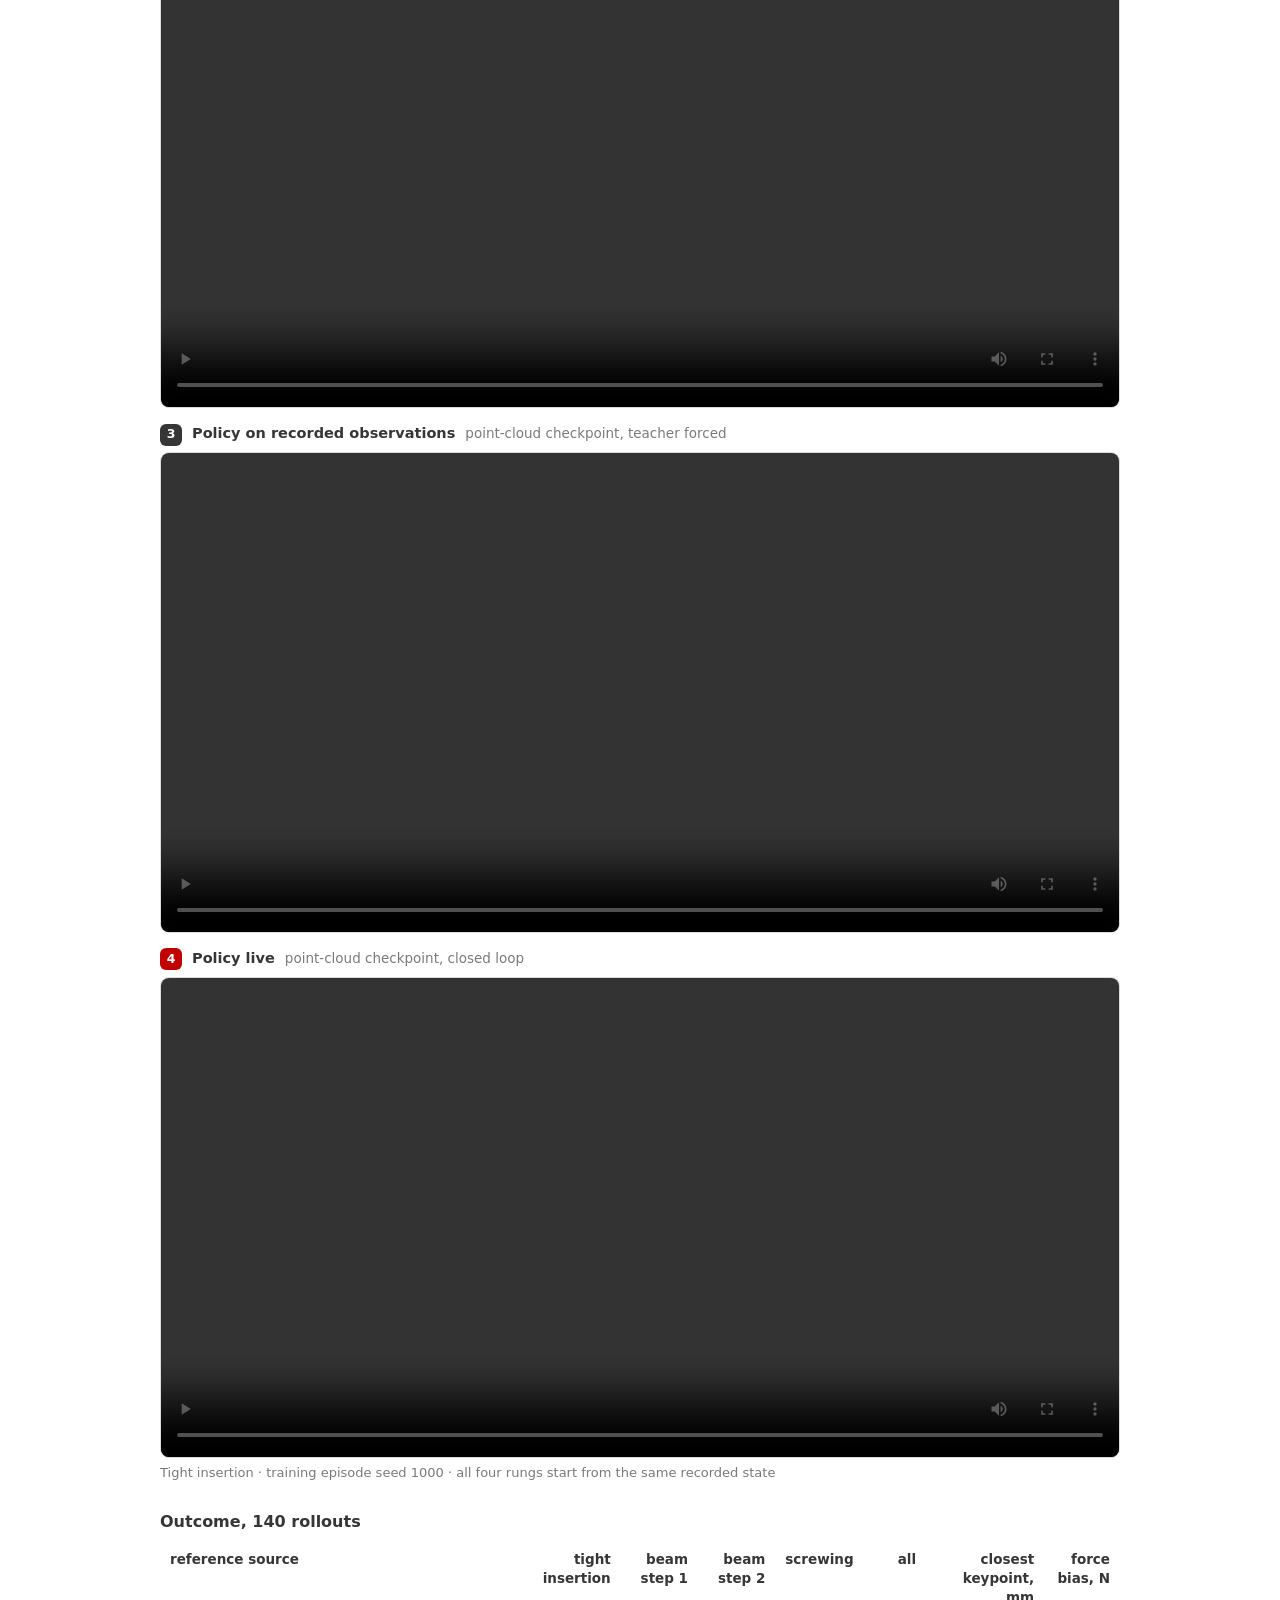
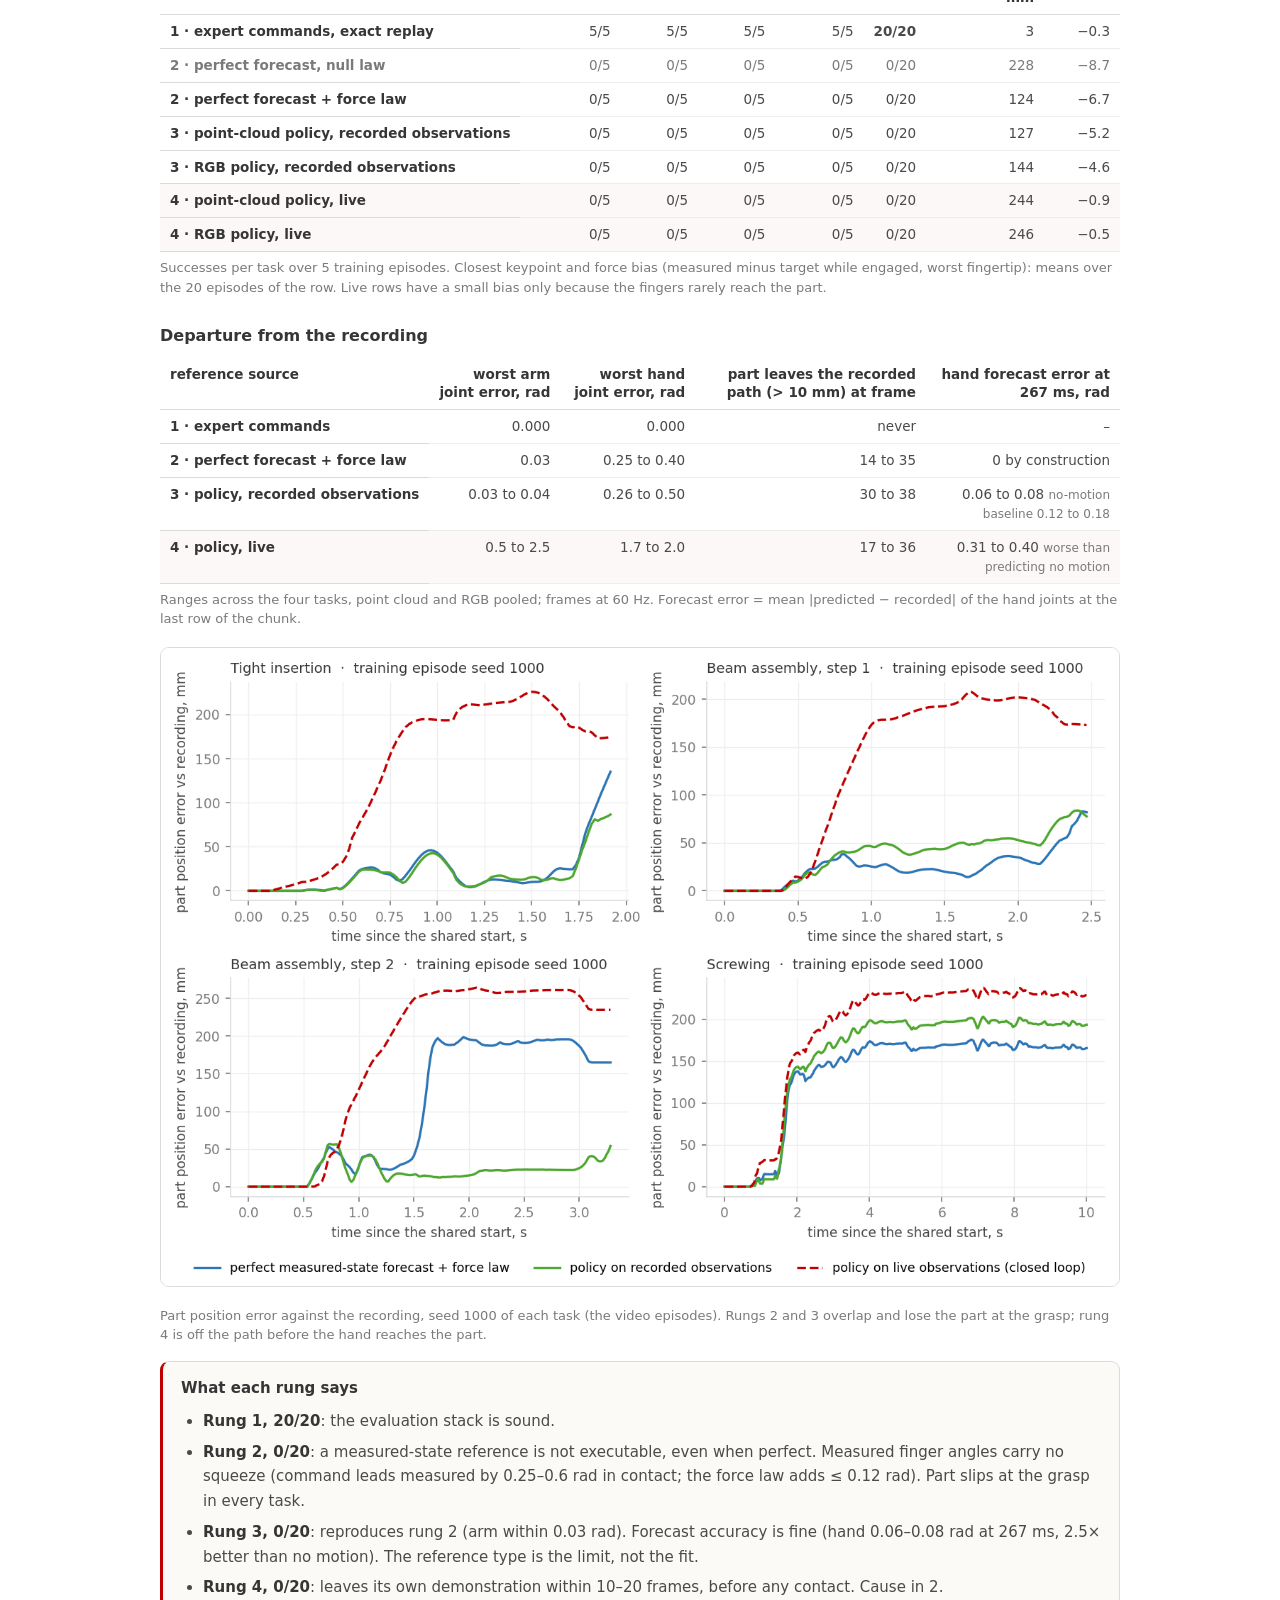
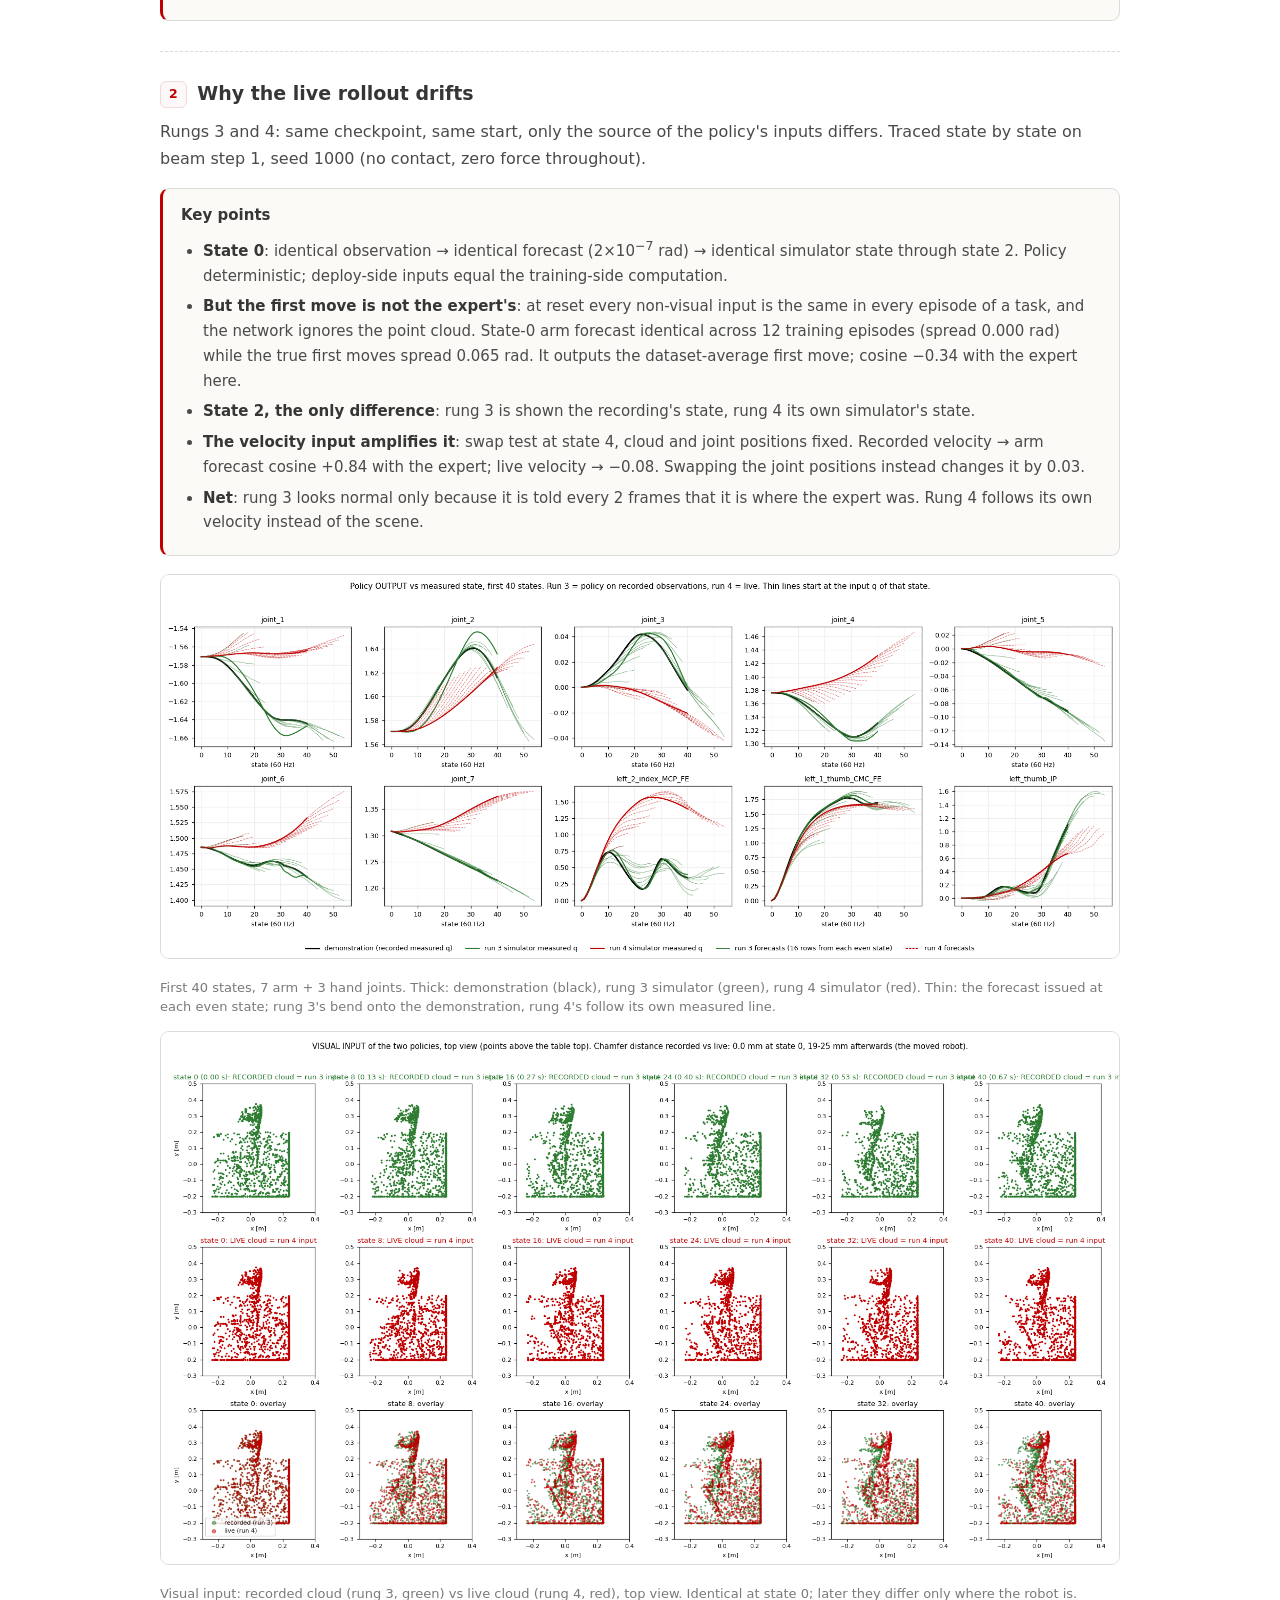
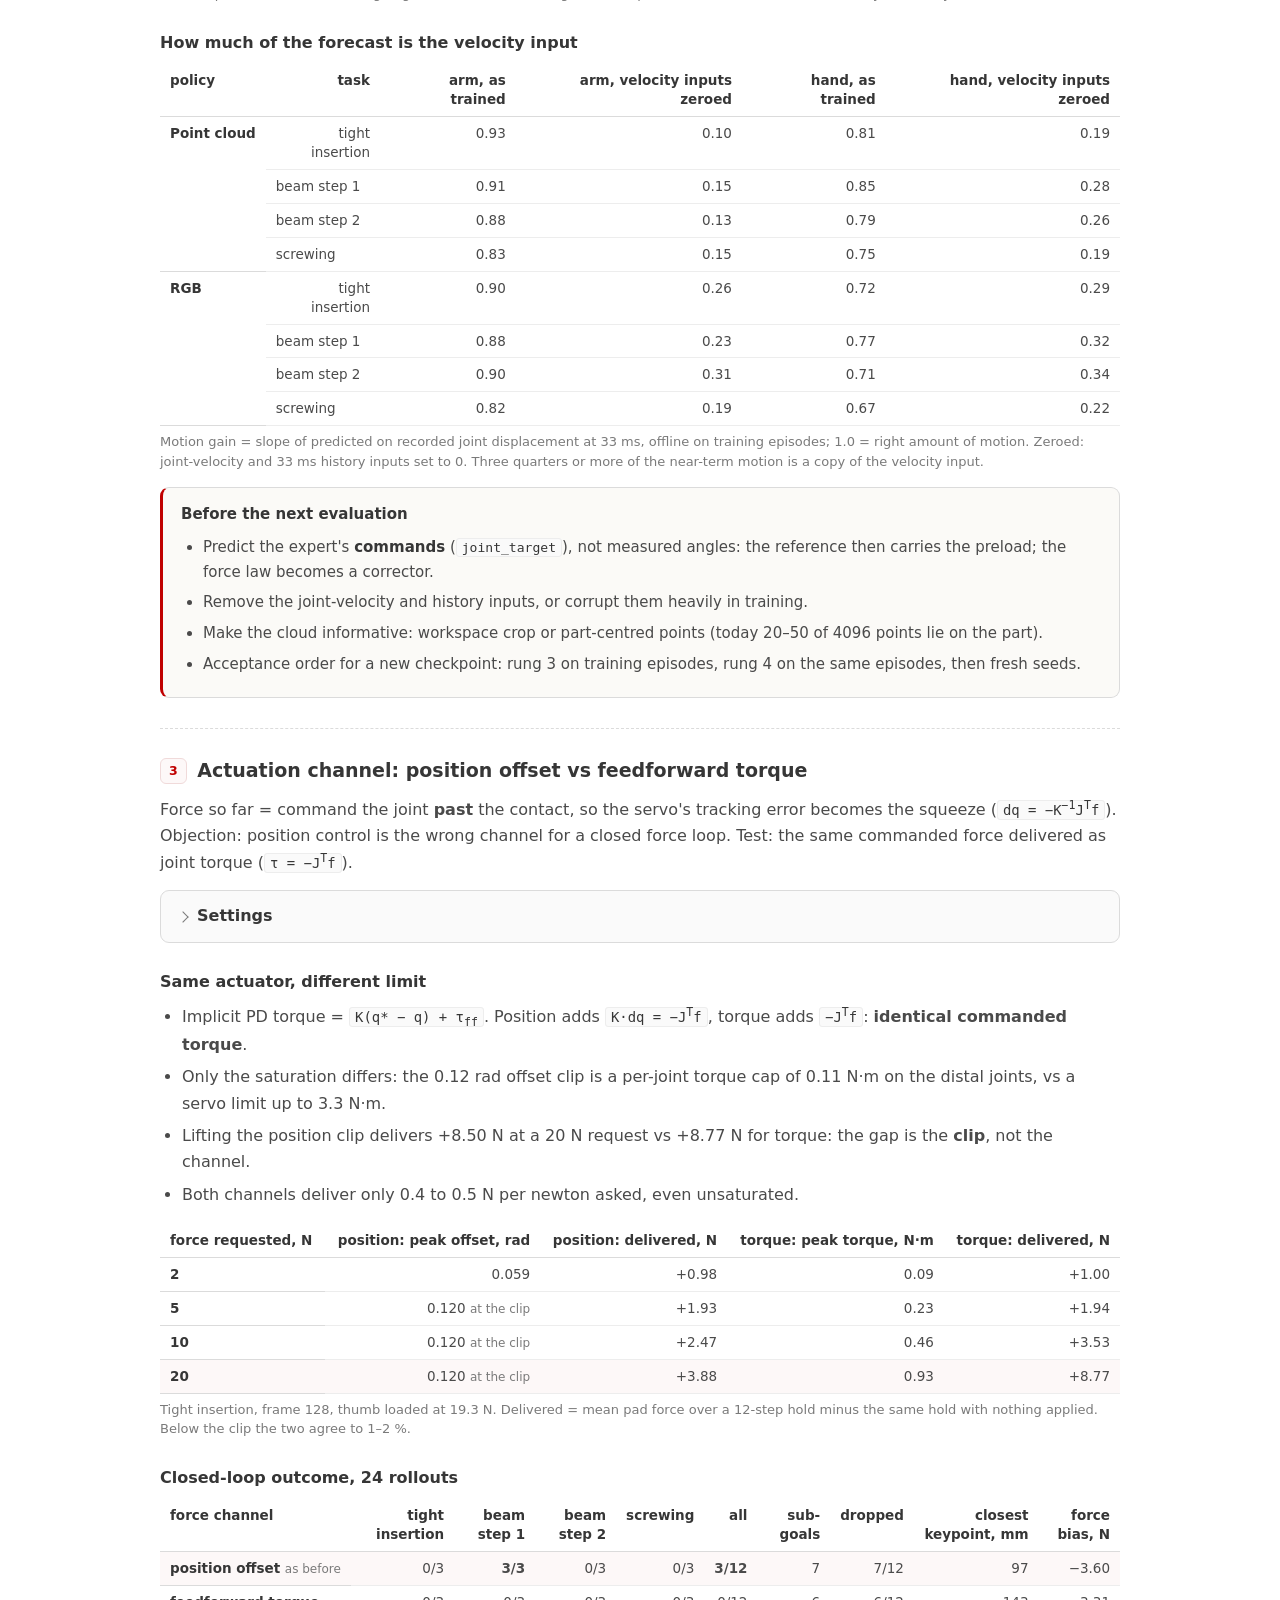
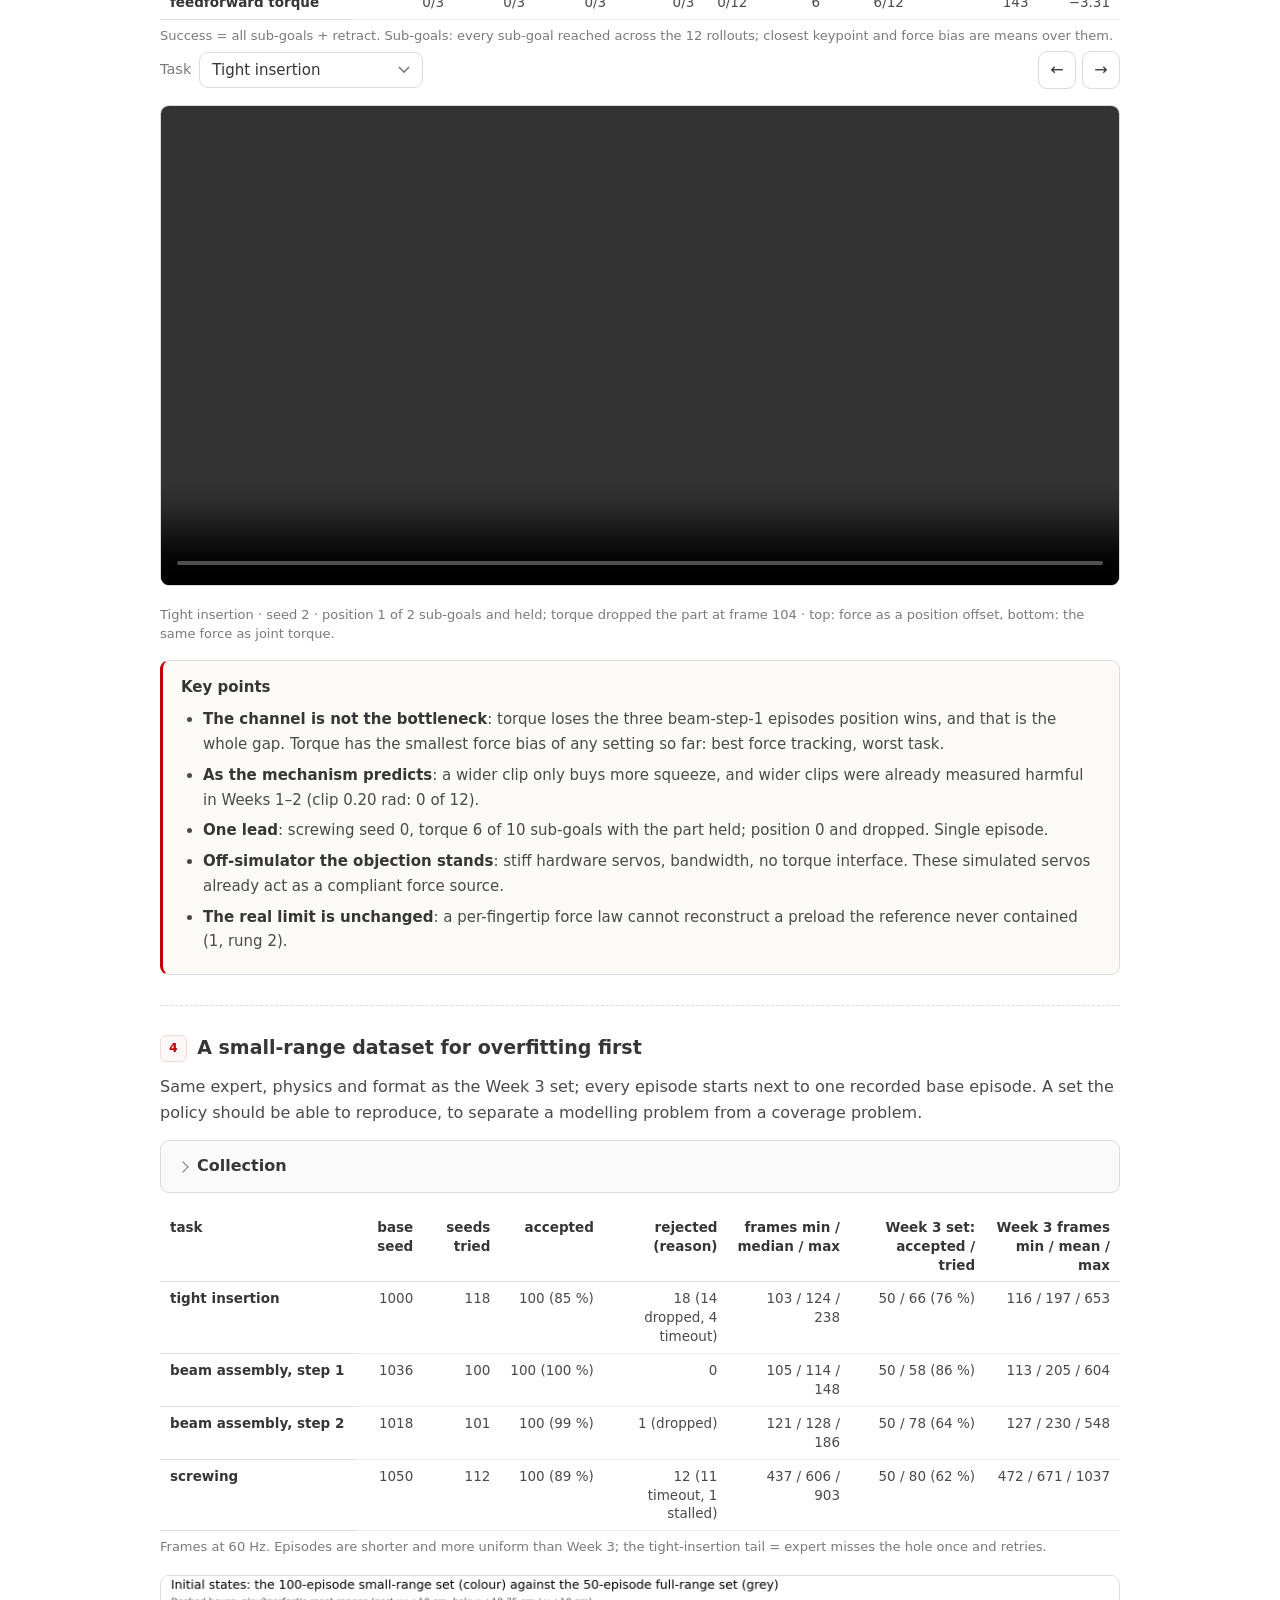
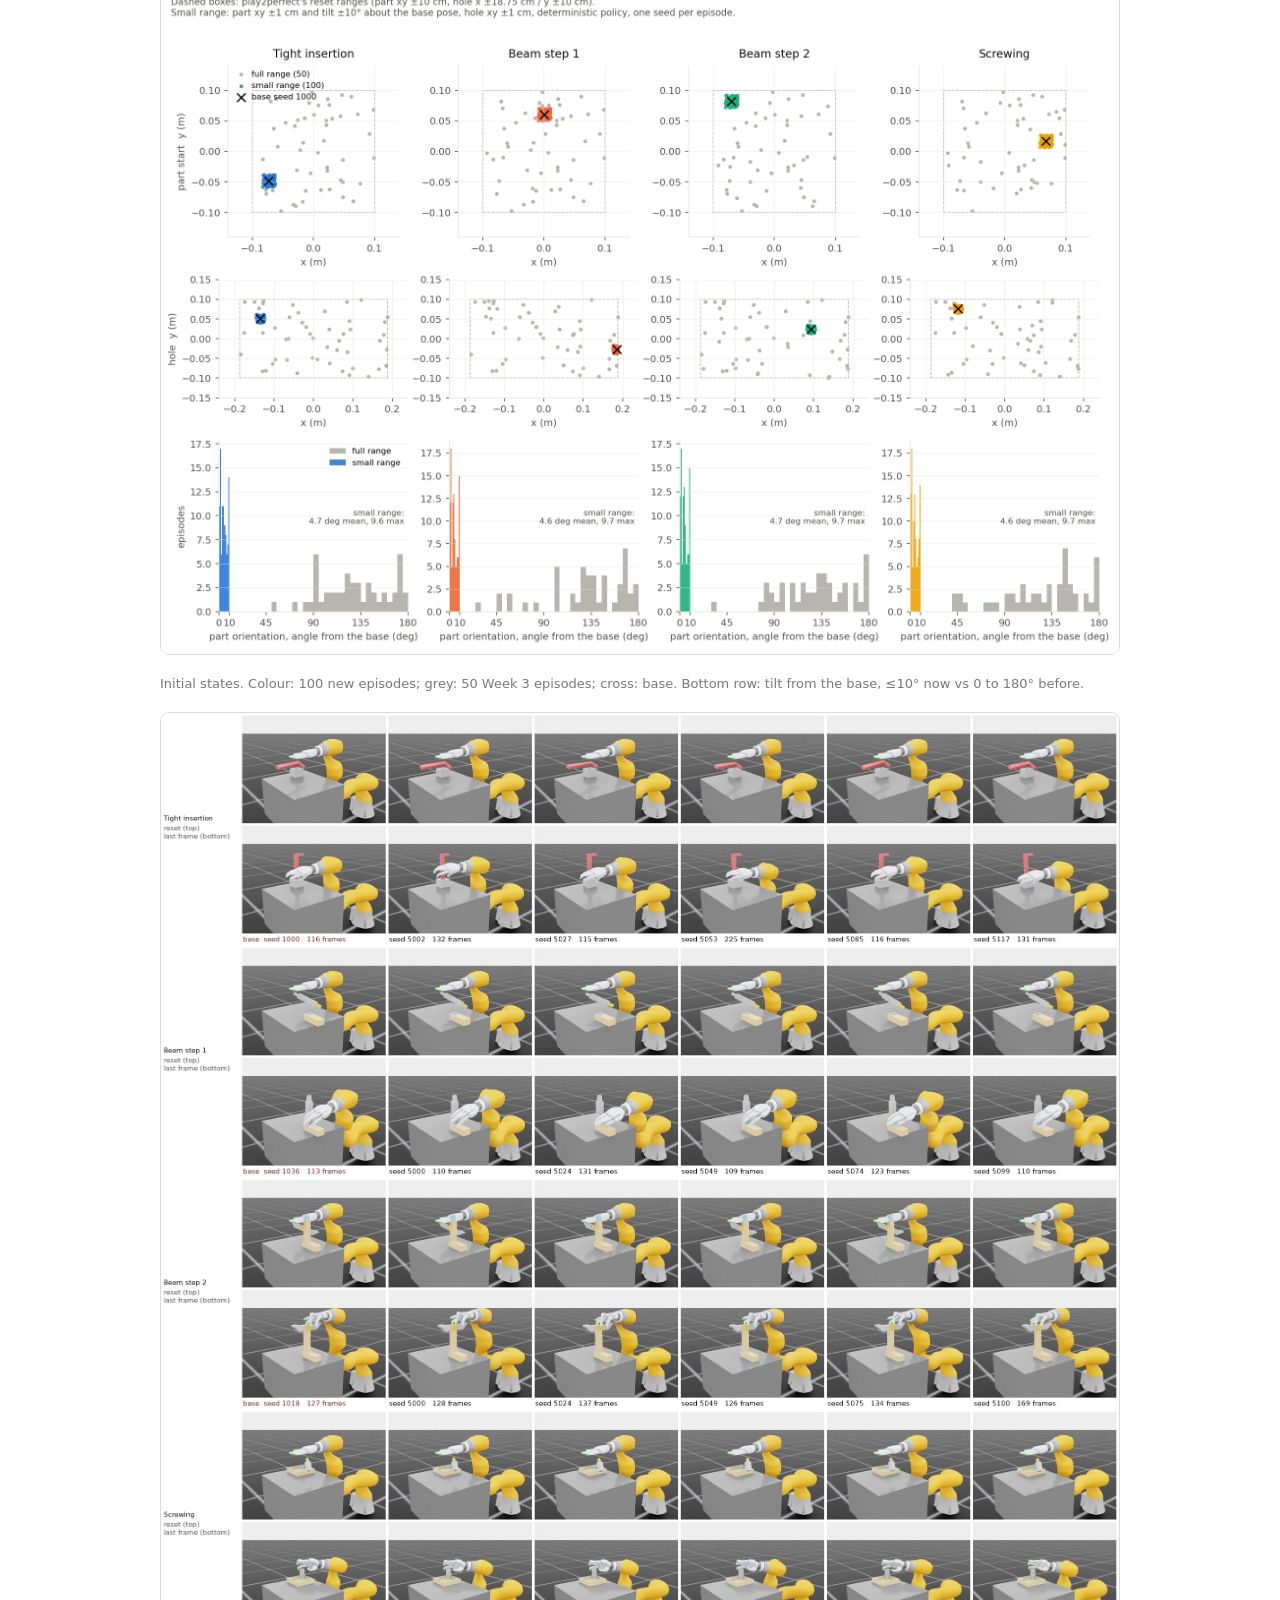
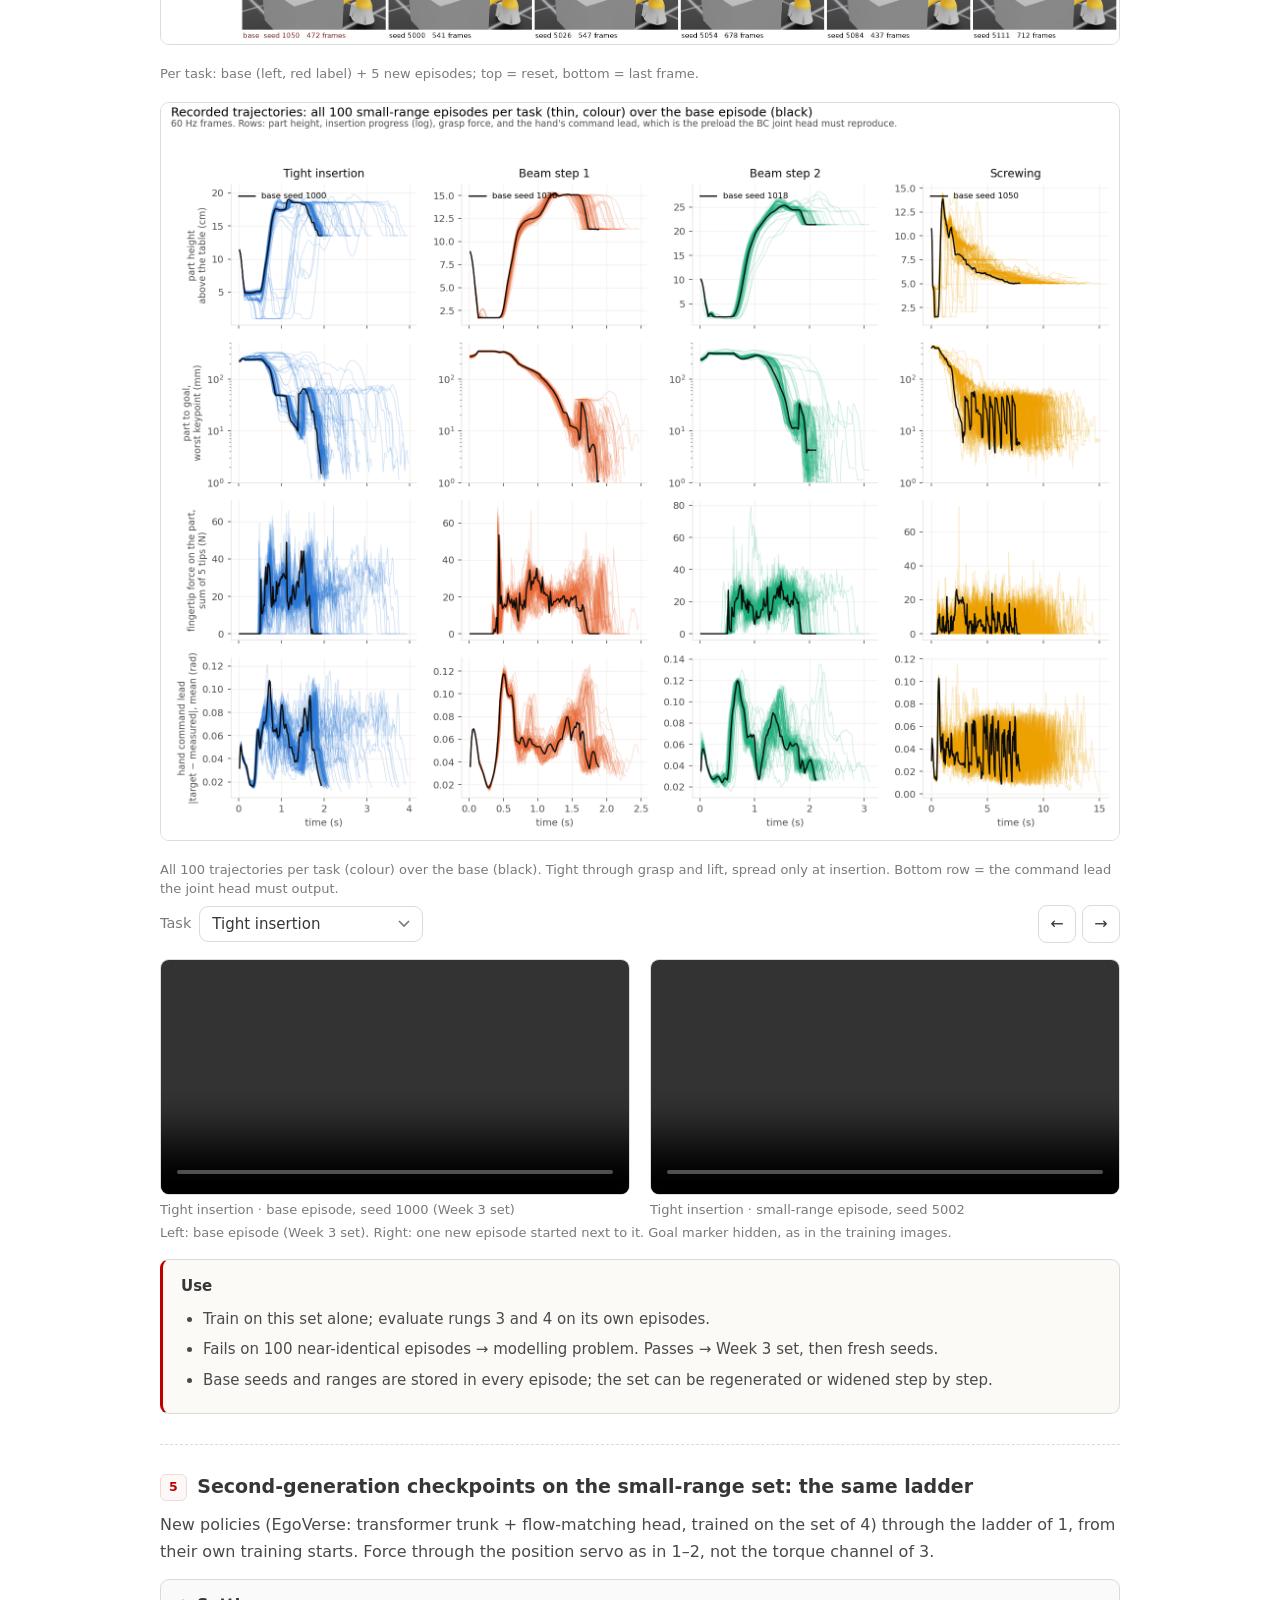
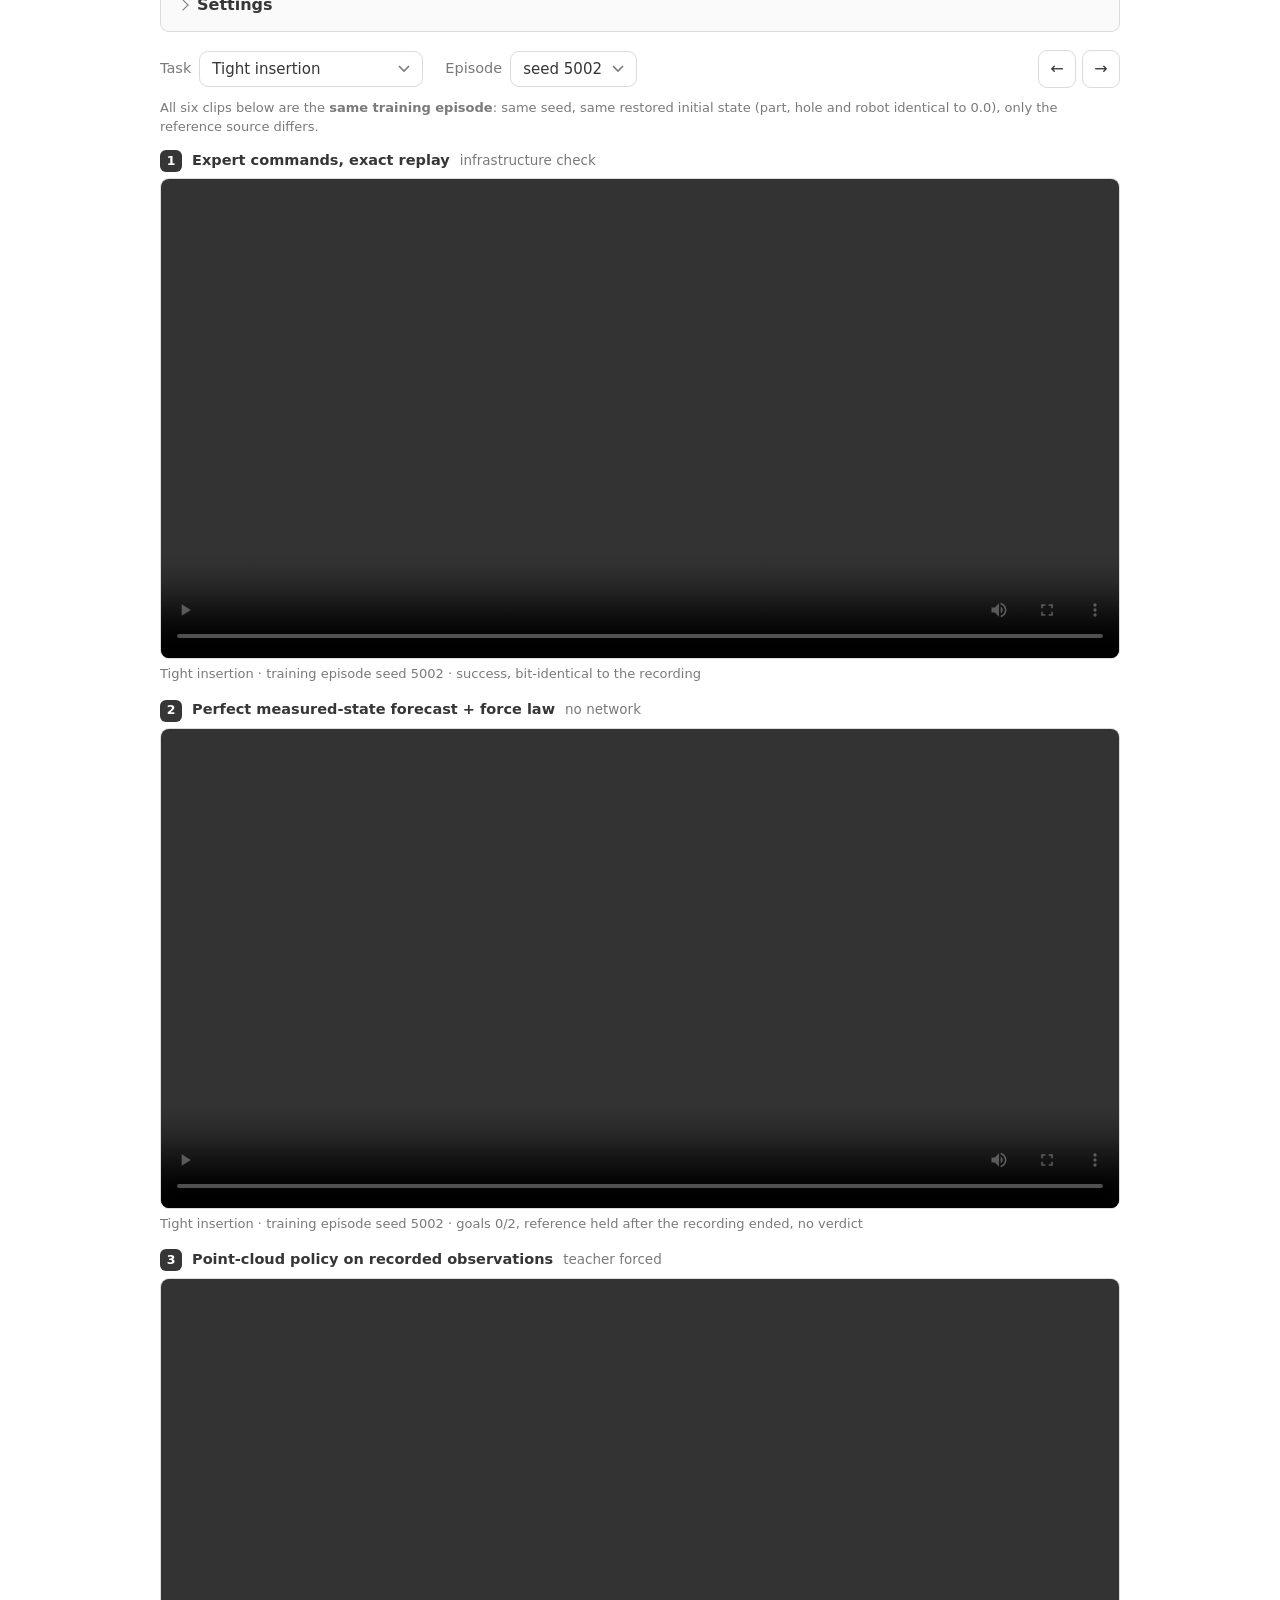
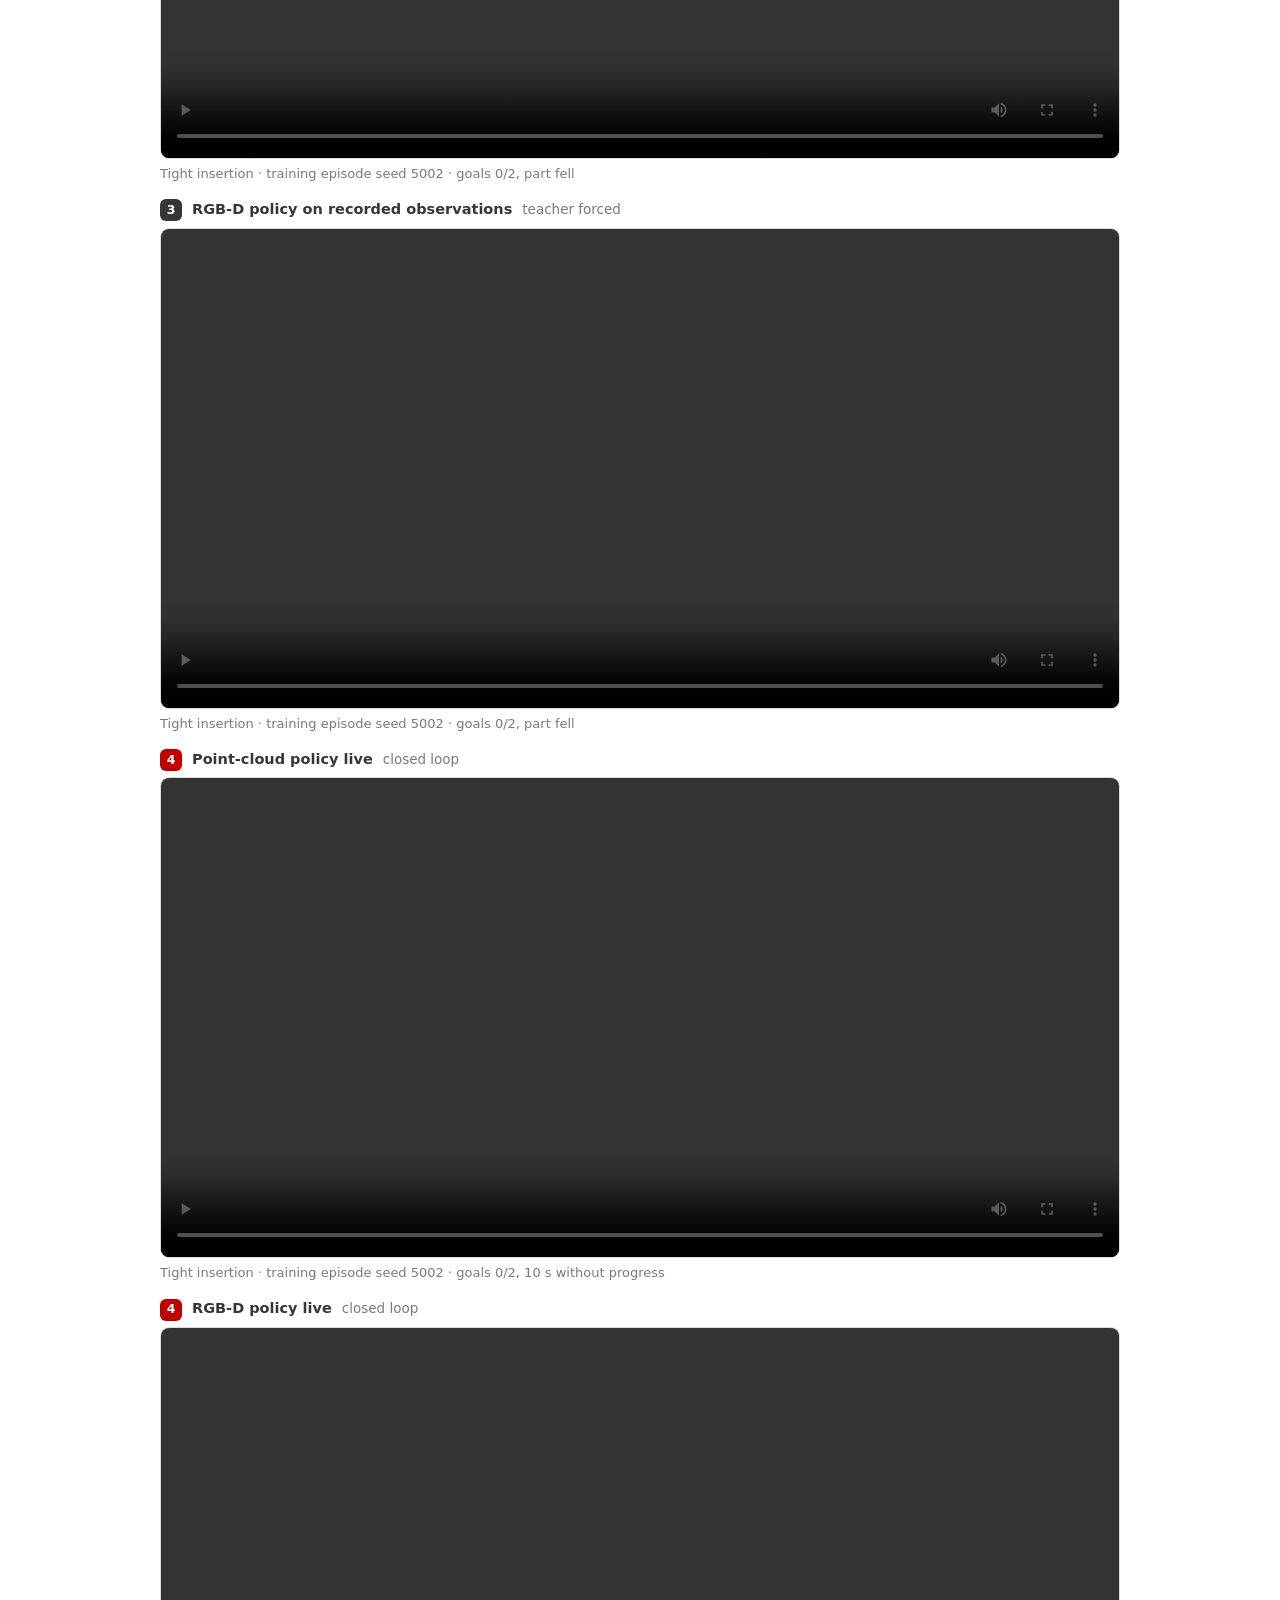
==== commit 78a9a49d: "Week 4: section 5, the v2 checkpoints through the ladder, with a same-episode picker Task + episode " ====
--- a/updates.html
+++ b/updates.html
@@ -294,6 +294,7 @@
         <li><b>2</b> Why the live rollout drifts: the forecast is mostly a copy of the velocity input.</li>
         <li><b>3</b> Actuation channel, position offset vs feedforward torque: not the bottleneck.</li>
         <li><b>4</b> A small-range dataset, 100 episodes per task next to one base episode, for overfitting first.</li>
+        <li><b>5</b> Second-generation checkpoints (EgoVerse, trained on that set) through the same ladder: same outcome; the controller path itself breaks even the expert's commands.</li>
       </ul>
 
       <!-- ─────────────── 1: the in-domain ladder ─────────────── -->
@@ -568,6 +569,122 @@
             <li>Train on this set alone; evaluate rungs 3 and 4 on its own episodes.</li>
             <li>Fails on 100 near-identical episodes &rarr; modelling problem. Passes &rarr; Week 3 set, then fresh seeds.</li>
             <li>Base seeds and ranges are stored in every episode; the set can be regenerated or widened step by step.</li>
+          </ul>
+        </div>
+      </section>
+
+      <!-- ─────────────── 5: the v2 checkpoints through the ladder ─────────────── -->
+      <section class="result" id="w4-r5">
+        <h3><span class="rn">5</span>Second-generation checkpoints on the small-range set: the same ladder</h3>
+        <p class="lead">New policies (EgoVerse: transformer trunk + flow-matching head, trained on the set of 4) through the ladder of 1,
+        from their own training starts. Force through the position servo as in 1&ndash;2, not the torque channel of 3.</p>
+
+        <details class="settings">
+          <summary>Settings</summary>
+          <ul>
+            <li><b>Checkpoints</b>: EgoVerse HPT, 16-block trunk, flow-matching head; 21k steps on the 360 training episodes. Same state inputs as before (joint positions, EMA velocity, EMA force, contacts, 33 ms history, task); joints and forces predicted as <b>changes from the current measured state</b>. Two visual inputs: scene point cloud (PointNet) and <b>RGB-D</b> (4-channel ResNet-18).</li>
+            <li><b>Sampling</b>: each forecast = mean of 128 samples &times; 5 Euler steps (40&ndash;70 ms); noise seeded per episode, reruns bit-identical.</li>
+            <li><b>Episodes</b>: 5 training episodes per task (seeds 5000&ndash;5117), every rollout restores the recorded initial state. 4 &times; 5 &times; 11 conditions = <b>220 rollouts</b>.</li>
+            <li><b>Loop</b>: as 1 &mdash; forecast every 2 states, linear interpolation, velocity feedforward, task-space law (kp 0.3, ki 10, clip 0.12 rad), position-PD actuation.</li>
+            <li><b>Visual timing</b>: every training image, depth map and cloud shows the state <b>2 frames (33 ms) before</b> its proprioception (recorder capture lag, fixed Sep 24, after both collections). The live loop reproduces that lag; replaying a training episode gives depth identical to the stored PNG, RGB at the render noise floor (0.4/255), clouds at the 4096-point resampling floor (19 mm).</li>
+            <li><b>Verified against the training data</b>: input normalisation of the export matches EMA velocity / force / history computed from the raw set (0.000 / 0.02 N / 0.003); task one-hot order correct; outputs are deltas from the current state; force labels SG(7,2)-smoothed.</li>
+          </ul>
+        </details>
+
+        <div class="picker" id="w4r5-pick" role="group" aria-label="Choose a task and a training episode">
+          <label>Task <select class="pk-task"></select></label>
+          <label>Episode <select class="pk-seed"></select></label>
+          <span class="pick-nav"><button type="button" class="pk-prev" aria-label="Previous episode">&larr;</button><button type="button" class="pk-next" aria-label="Next episode">&rarr;</button></span>
+        </div>
+        <p class="tnote" style="margin-top:-6px">All six clips below are the <b>same training episode</b>: same seed, same restored initial state (part, hole and robot identical to 0.0), only the reference source differs.</p>
+        <div class="stack">
+          <figure>
+            <p class="lbl"><span class="k">1</span>Expert commands, exact replay <span class="sub">infrastructure check</span></p>
+            <video class="pk-video-1" controls preload="metadata" playsinline></video><figcaption class="pk-cap-1"></figcaption>
+          </figure>
+          <figure>
+            <p class="lbl"><span class="k">2</span>Perfect measured-state forecast + force law <span class="sub">no network</span></p>
+            <video class="pk-video-2" controls preload="metadata" playsinline></video><figcaption class="pk-cap-2"></figcaption>
+          </figure>
+          <figure>
+            <p class="lbl"><span class="k">3</span>Point-cloud policy on recorded observations <span class="sub">teacher forced</span></p>
+            <video class="pk-video-3" controls preload="metadata" playsinline></video><figcaption class="pk-cap-3"></figcaption>
+          </figure>
+          <figure>
+            <p class="lbl"><span class="k">3</span>RGB-D policy on recorded observations <span class="sub">teacher forced</span></p>
+            <video class="pk-video-4" controls preload="metadata" playsinline></video><figcaption class="pk-cap-4"></figcaption>
+          </figure>
+          <figure>
+            <p class="lbl"><span class="k b">4</span>Point-cloud policy live <span class="sub">closed loop</span></p>
+            <video class="pk-video-5" controls preload="metadata" playsinline></video><figcaption class="pk-cap-5"></figcaption>
+          </figure>
+          <figure>
+            <p class="lbl"><span class="k b">4</span>RGB-D policy live <span class="sub">closed loop</span></p>
+            <video class="pk-video-6" controls preload="metadata" playsinline></video><figcaption class="pk-cap-6"></figcaption>
+          </figure>
+        </div>
+
+        <h4>Outcome, 220 rollouts</h4>
+        <div class="tblwrap"><table class="res">
+          <thead><tr><th>reference source</th><th>tight insertion</th><th>beam step 1</th><th>beam step 2</th><th>screwing</th><th>all</th><th>closest keypoint, mm</th><th>force bias, N</th></tr></thead>
+          <tbody>
+            <tr><th scope="row">1 &middot; expert commands, exact replay</th><td>5/5</td><td>5/5</td><td>5/5</td><td>5/5</td><td><b>20/20</b></td><td>3</td><td>&minus;0.2</td></tr>
+            <tr class="dim"><th scope="row">2 &middot; perfect forecast, null law</th><td>0/5</td><td>0/5</td><td>0/5</td><td>0/5</td><td>0/20</td><td>199</td><td>&minus;7.5</td></tr>
+            <tr><th scope="row">2 &middot; perfect forecast + force law</th><td>0/5</td><td>0/5</td><td>0/5</td><td>0/5</td><td>0/20</td><td>78</td><td>&minus;3.8</td></tr>
+            <tr><th scope="row">3 &middot; point-cloud policy, recorded observations</th><td>0/5</td><td>0/5</td><td>0/5</td><td>0/5</td><td>0/20</td><td>146</td><td>&minus;2.8</td></tr>
+            <tr><th scope="row">3 &middot; RGB-D policy, recorded observations</th><td>0/5</td><td>0/5</td><td>0/5</td><td>0/5</td><td>0/20</td><td>125</td><td>&minus;2.9</td></tr>
+            <tr class="hi"><th scope="row">4 &middot; point-cloud policy, live</th><td>0/5</td><td>0/5</td><td>0/5</td><td>0/5</td><td>0/20</td><td>281</td><td>&minus;1.2</td></tr>
+            <tr class="hi"><th scope="row">4 &middot; RGB-D policy, live</th><td>0/5</td><td>0/5</td><td>0/5</td><td>0/5</td><td>0/20</td><td>279</td><td>&minus;1.9</td></tr>
+          </tbody>
+        </table></div>
+        <p class="tnote">Means over the 20 episodes of a row. Rungs 3 and 4 with the null law: 0/20 each (not shown); the law brings the fingers closer while teacher forced (185 &rarr; 146 mm cloud, 202 &rarr; 125 mm RGB-D) and changes nothing live.</p>
+
+        <h4>Departure from the recording</h4>
+        <div class="tblwrap"><table class="res">
+          <thead><tr><th>reference source</th><th>worst arm joint error, rad</th><th>worst hand joint error, rad</th><th>part leaves the recorded path (&gt; 10 mm) at frame</th><th>hand forecast error at 33 / 267 ms, rad</th></tr></thead>
+          <tbody>
+            <tr><th scope="row">1 &middot; expert commands</th><td>0.000</td><td>0.000</td><td>never</td><td>&ndash;</td></tr>
+            <tr><th scope="row">2 &middot; perfect forecast + force law</th><td>0.02 to 0.04</td><td>0.22 to 0.59</td><td>25 to 39</td><td>0 by construction</td></tr>
+            <tr><th scope="row">3 &middot; policy, recorded observations</th><td>0.02 to 0.04</td><td>0.21 to 0.70</td><td>21 to 39</td><td>0.015 / 0.07 to 0.12 <span class="sub">no motion 0.12 to 0.24</span></td></tr>
+            <tr class="hi"><th scope="row">4 &middot; policy, live</th><td>0.13 to 2.2</td><td>1.4 to 2.0</td><td>20 to 41</td><td>0.19 to 0.40 / 0.21 to 0.39 <span class="sub">worse than no motion</span></td></tr>
+          </tbody>
+        </table></div>
+
+        <figure class="stack" style="margin-top:18px">
+          <img src="assets/updates/week4/v2/departure_v2.png" alt="Part position error versus the recording over time, four tasks, for the perfect forecast, the teacher-forced and the live point-cloud and RGB-D policies" style="display:block;width:100%;height:auto;border:1px solid var(--rule2);border-radius:9px;background:#fff">
+          <figcaption>Part position error against the recording, first training episode of each task. Perfect forecast: part kept within ~50 mm, never seated. Teacher forced: on the path until the grasp, part lost there. Live: off the path before the hand reaches the part.</figcaption>
+        </figure>
+
+        <div class="callout">
+          <p><b>What changed, what did not</b></p>
+          <ul style="margin:0">
+            <li><b>Same outcome as the Week 3 checkpoints</b>: replay 20/20, everything else 0/20.</li>
+            <li><b>The fit is better</b> (rung 3): hand forecast 0.015 rad at 33 ms; arm within 0.02&ndash;0.04 rad of the recording up to the grasp; force bias &minus;2.8 N (was &minus;5.2). Then the failure of 1, rung 2: a measured-state reference has no preload, the part slips.</li>
+            <li><b>Live still diverges at once</b>: hand &gt; 0.2 rad off within 4&ndash;10 frames. First forecast identical to rung 3 (same noise seed); the second, the first to see the robot's own state, differs by 0.1&ndash;0.2 rad. Velocity/history inputs still carry ~60&nbsp;% of the near-term motion (point cloud; RGB-D less).</li>
+            <li><b>Point cloud still ignored at reset</b>: with the sampling noise fixed, the state-0 forecast is identical across the 5 starts of a task. RGB-D varies with the scene and is the one that reaches the part live.</li>
+            <li><b>Sampling jitter</b>: two noise seeds move a forecast by 0.006&ndash;0.008 rad, as much as the true spread of first moves across starts.</li>
+          </ul>
+        </div>
+
+        <h4>The controller path breaks even the expert's own commands</h4>
+        <div class="tblwrap"><table class="res">
+          <thead><tr><th>expert commands as the reference, executed with &hellip;</th><th>tight insertion</th><th>beam step 1</th><th>beam step 2</th><th>screwing</th><th>all</th></tr></thead>
+          <tbody>
+            <tr><th scope="row">hold, no lead, no law <span class="sub">exact replay</span></th><td>5/5</td><td>5/5</td><td>5/5</td><td>5/5</td><td><b>20/20</b></td></tr>
+            <tr class="hi"><th scope="row">+ force law only</th><td>0/5</td><td>0/5</td><td>0/5</td><td>0/5</td><td>0/20</td></tr>
+            <tr><th scope="row">+ linear interpolation only</th><td>0/5</td><td>1/5</td><td>3/5</td><td>0/5</td><td>4/20</td></tr>
+            <tr><th scope="row">+ velocity feedforward only</th><td>0/5</td><td>0/5</td><td>1/5</td><td>0/5</td><td>1/20</td></tr>
+            <tr><th scope="row">the normal path (all three)</th><td>0/5</td><td>0/5</td><td>1/5</td><td>0/5</td><td>1/20</td></tr>
+          </tbody>
+        </table></div>
+        <p class="tnote">Same 20 starts. Force law: exact until the first finger contact, then the offset reaches its 0.12 rad clip within 4 frames on a ~1 N force error and knocks the part (tight insertion 5002: part 65 mm off, never seated). Even a half-frame smoothing of the commands loses 16 of 20.</p>
+
+        <div class="callout">
+          <p><b>Consequences</b></p>
+          <ul style="margin:0">
+            <li>This expert/task tolerates about 0.05 rad or half a frame of reference perturbation; the force law as tuned (built to <i>add</i> a preload to measured-state references) is destructive on any reference that already contains the squeeze.</li>
+            <li>A command-predicting policy must be deployed with hold interpolation, no velocity lead, and the law off or re-tuned as a small corrector (gains an order of magnitude lower, clip ~0.02 rad) &mdash; validated on the command oracle first.</li>
+            <li>Still to change in the policy: predict <code>joint_target</code>; drop the velocity and history inputs; more samples or chunk averaging; point-cloud crop.</li>
           </ul>
         </div>
       </section>
@@ -787,6 +904,36 @@
               + "  ·  top: force as a position offset, bottom: the same force as joint torque.";
           });
         })();
+        /* week 4, 5: the v2 checkpoints, all six rungs of ONE training episode; task + episode pickers */
+        (function(){
+          const root = document.getElementById("w4r5-pick"), r = root.parentElement;
+          const selT = root.querySelector(".pk-task"), selS = root.querySelector(".pk-seed");
+          const vids = [1, 2, 3, 4, 5, 6].map(k => r.querySelector(".pk-video-" + k)), caps = [1, 2, 3, 4, 5, 6].map(k => r.querySelector(".pk-cap-" + k));
+          const C = ["oraclecmd_null", "oracle_task_space", "pointcloud_task_space_recobs", "rgbd_task_space_recobs", "pointcloud_task_space", "rgbd_task_space"];
+          const T = [{id:"tight_insertion", label:"Tight insertion"},{id:"beam_assembly_step1", label:"Beam assembly, step 1"},{id:"beam_assembly_step2", label:"Beam assembly, step 2"},{id:"screwing", label:"Screwing"}];
+          /* per episode, per rung: the env's verdict (goals reached, +R = retract ok, and why it ended) */
+          const R = {"beam_assembly_step1":{"5001":["success","1/2, frame_cap","0/2, frame_cap","0/2, frame_cap","0/2, timeout","0/2, timeout"],"5024":["success","0/2, frame_cap","0/2, frame_cap","0/2, frame_cap","0/2, timeout","0/2, timeout"],"5048":["success","0/2, frame_cap","0/2, frame_cap","0/2, frame_cap","0/2, timeout","0/2, timeout"],"5073":["success","0/2, frame_cap","0/2, frame_cap","0/2, frame_cap","0/2, timeout","0/2, timeout"],"5099":["success","0/2, frame_cap","0/2, frame_cap","0/2, frame_cap","0/2, timeout","0/2, timeout"]},"beam_assembly_step2":{"5001":["success","0/2, frame_cap","0/2, frame_cap","0/2, frame_cap","0/2, timeout","0/2, timeout"],"5025":["success","0/2, frame_cap","0/2, frame_cap","0/2, frame_cap","0/2, timeout","0/2, timeout"],"5050":["success","0/2, frame_cap","0/2, frame_cap","0/2, frame_cap","0/2, timeout","0/2, timeout"],"5077":["success","0/2, frame_cap","0/2, frame_cap","0/2, frame_cap","0/2, timeout","0/2, timeout"],"5100":["success","0/2, frame_cap","0/2, frame_cap","0/2, frame_cap","0/2, timeout","0/2, timeout"]},"screwing":{"5000":["success","0/10, timeout","0/10, timeout","0/10, timeout","0/10, timeout","0/10, timeout"],"5025":["success","0/10, timeout","0/10, timeout","0/10, timeout","0/10, timeout","0/10, timeout"],"5049":["success","0/10, timeout","0/10, timeout","0/10, timeout","0/10, timeout","0/10, timeout"],"5084":["success","0/10, frame_cap","0/10, frame_cap","0/10, frame_cap","0/10, timeout","0/10, timeout"],"5111":["success","0/10, timeout","0/10, timeout","0/10, timeout","0/10, timeout","0/10, timeout"]},"tight_insertion":{"5002":["success","0/2, frame_cap","0/2, fall","0/2, fall","0/2, timeout","0/2, timeout"],"5030":["success","0/2, frame_cap","0/2, frame_cap","0/2, frame_cap","0/2, timeout","0/2, timeout"],"5055":["success","0/2, frame_cap","0/2, fall","0/2, fall","0/2, timeout","0/2, timeout"],"5086":["success","0/2, frame_cap","1/2, frame_cap","0/2, frame_cap","0/2, timeout","0/2, timeout"],"5117":["success","0/2, frame_cap","0/2, frame_cap","0/2, frame_cap","0/2, timeout","0/2, timeout"]}};
+          const END = {frame_cap: "reference held after the recording ended, no verdict", timeout: "10 s without progress", fall: "part fell"};
+          T.forEach((t, i) => selT.add(new Option(t.label, i)));
+          function fillSeeds(){
+            const seeds = Object.keys(R[T[Number(selT.value)].id]);
+            selS.innerHTML = ""; seeds.forEach(s => selS.add(new Option("seed " + s, s)));
+          }
+          function show(){
+            const t = T[Number(selT.value)], s = selS.value, res = R[t.id][s];
+            vids.forEach((v, i) => {
+              v.pause(); v.src = "assets/updates/week4/v2/clips/" + t.id + "_seed" + s + "_" + C[i] + ".mp4"; v.load();
+              const [g, why] = res[i].split(", ");
+              caps[i].textContent = t.label + "  ·  training episode seed " + s + "  ·  " + (why ? "goals " + g + ", " + (END[why] || why) : "success, bit-identical to the recording");
+            });
+          }
+          selT.addEventListener("change", () => { fillSeeds(); show(); });
+          selS.addEventListener("change", show);
+          const step = d => { const n = selS.options.length; selS.selectedIndex = (selS.selectedIndex + n + d) % n; show(); };
+          root.querySelector(".pk-prev").addEventListener("click", () => step(-1));
+          root.querySelector(".pk-next").addEventListener("click", () => step(1));
+          fillSeeds(); show();
+        })();
         /* week 3, result 1: overlay video + time-series plot, four tasks */
         (function(){
           const r1 = document.getElementById("w3-r1");
@@ -859,6 +1006,7 @@
       ["w4-r2", "2 · Why live drifts"],
       ["w4-r3", "3 · Actuation channel"],
       ["w4-r4", "4 · Small-range set"],
+      ["w4-r5", "5 · v2 checkpoints"],
     ["week-3", "Week 3", 1],
       ["w3-r1", "1 · Offline prediction"],
       ["w3-r2", "2 · Closed loop"],
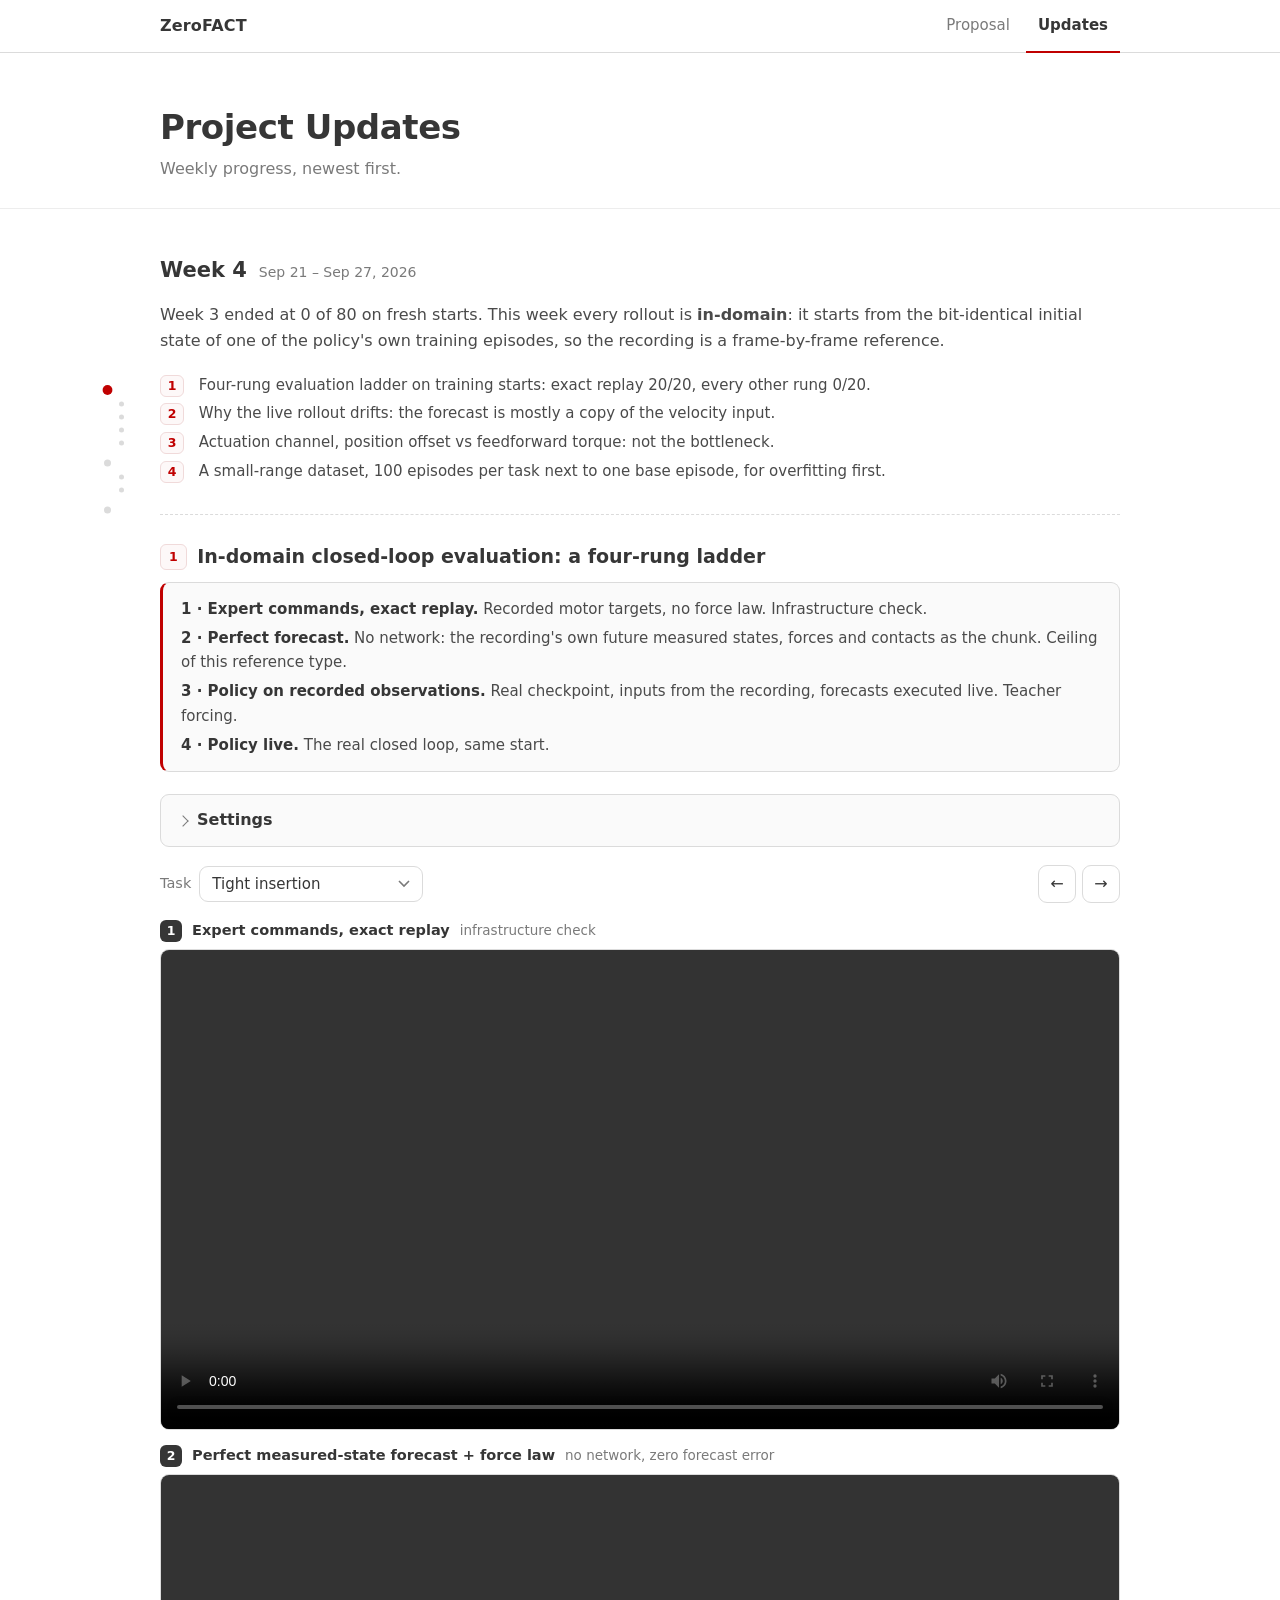
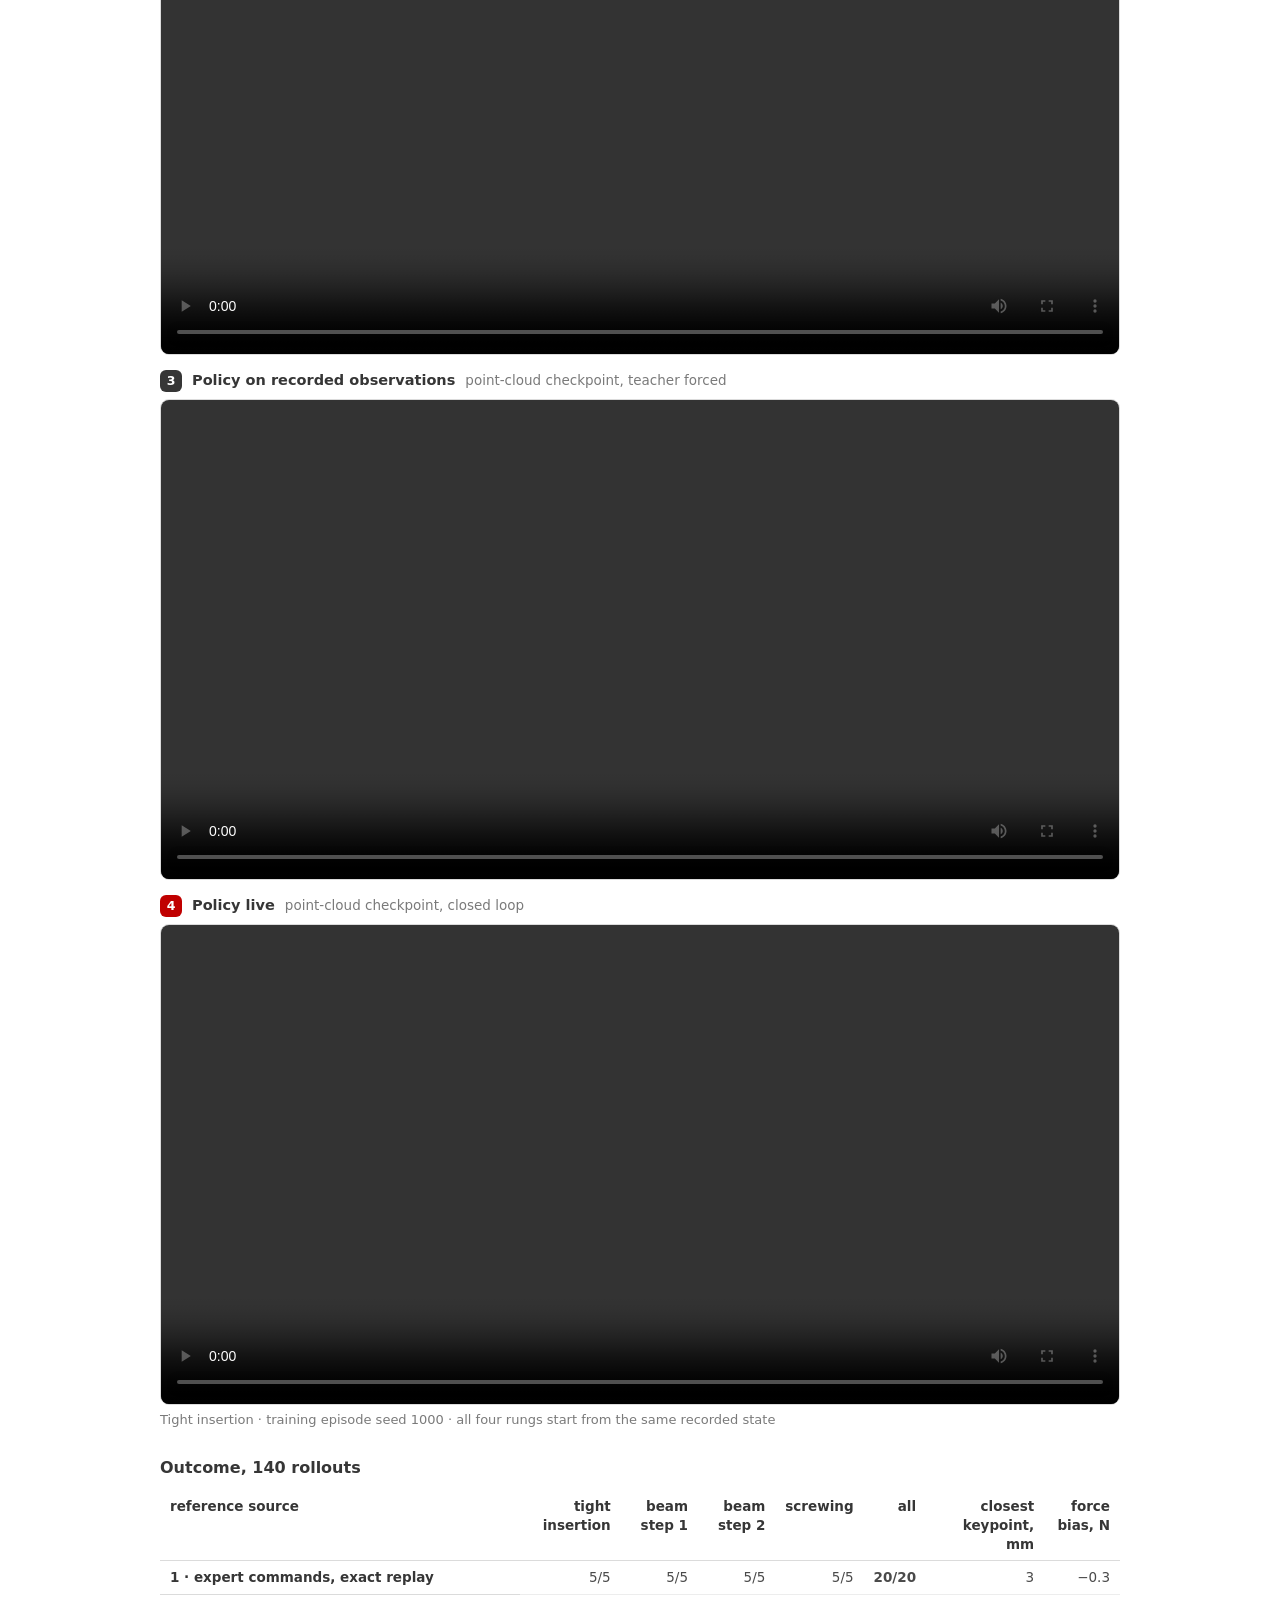
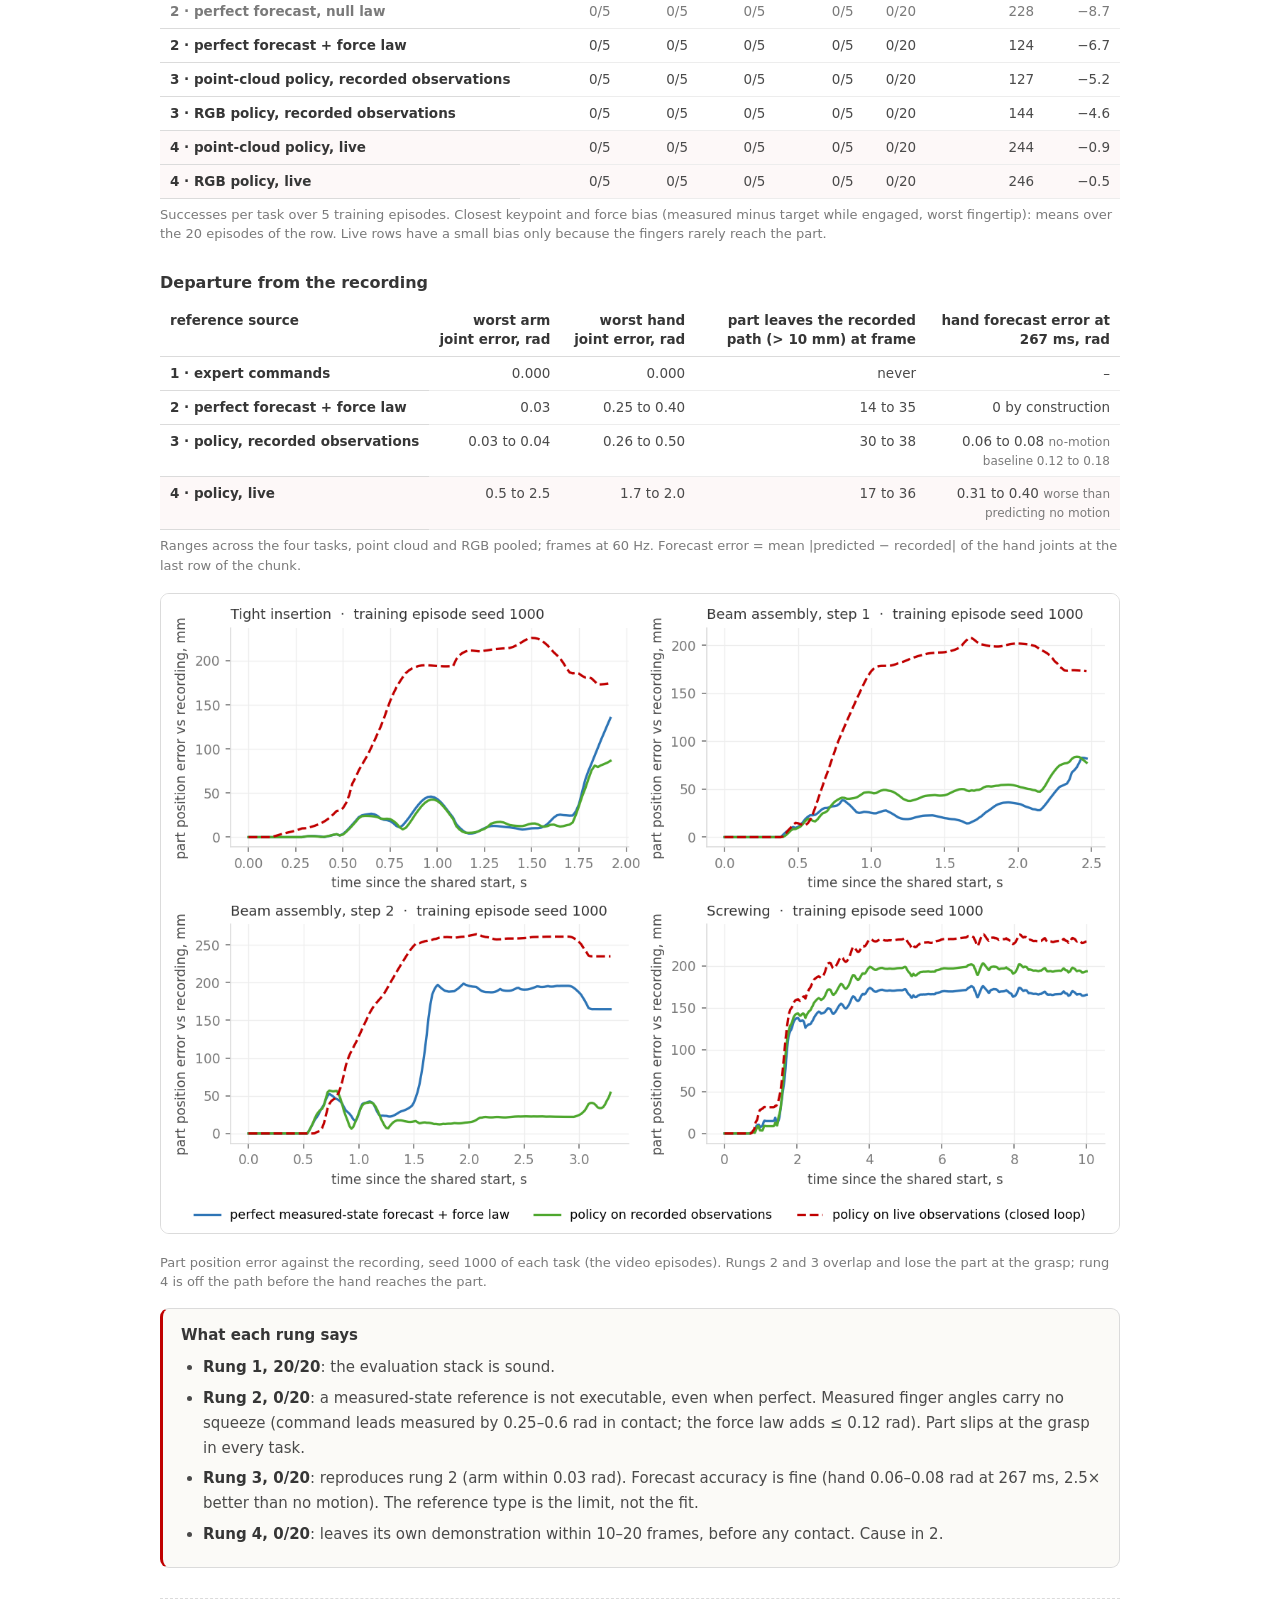
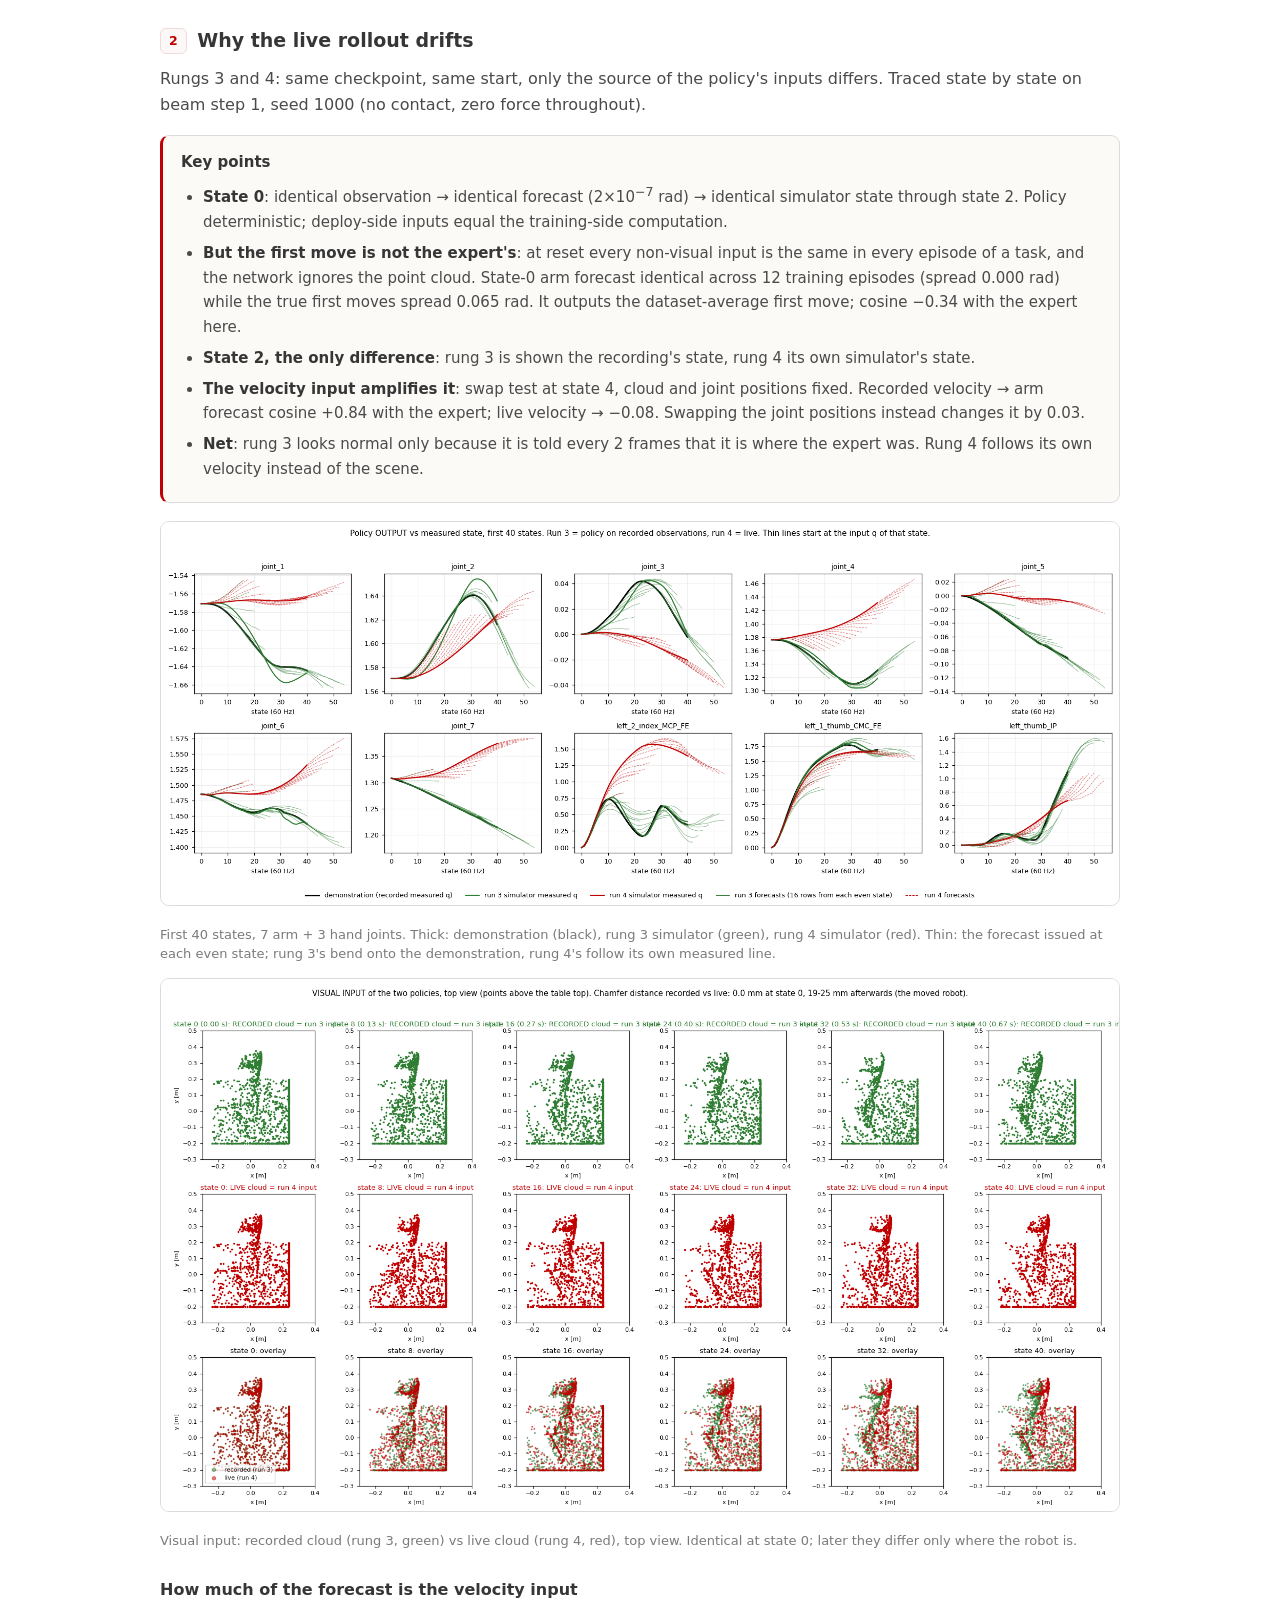
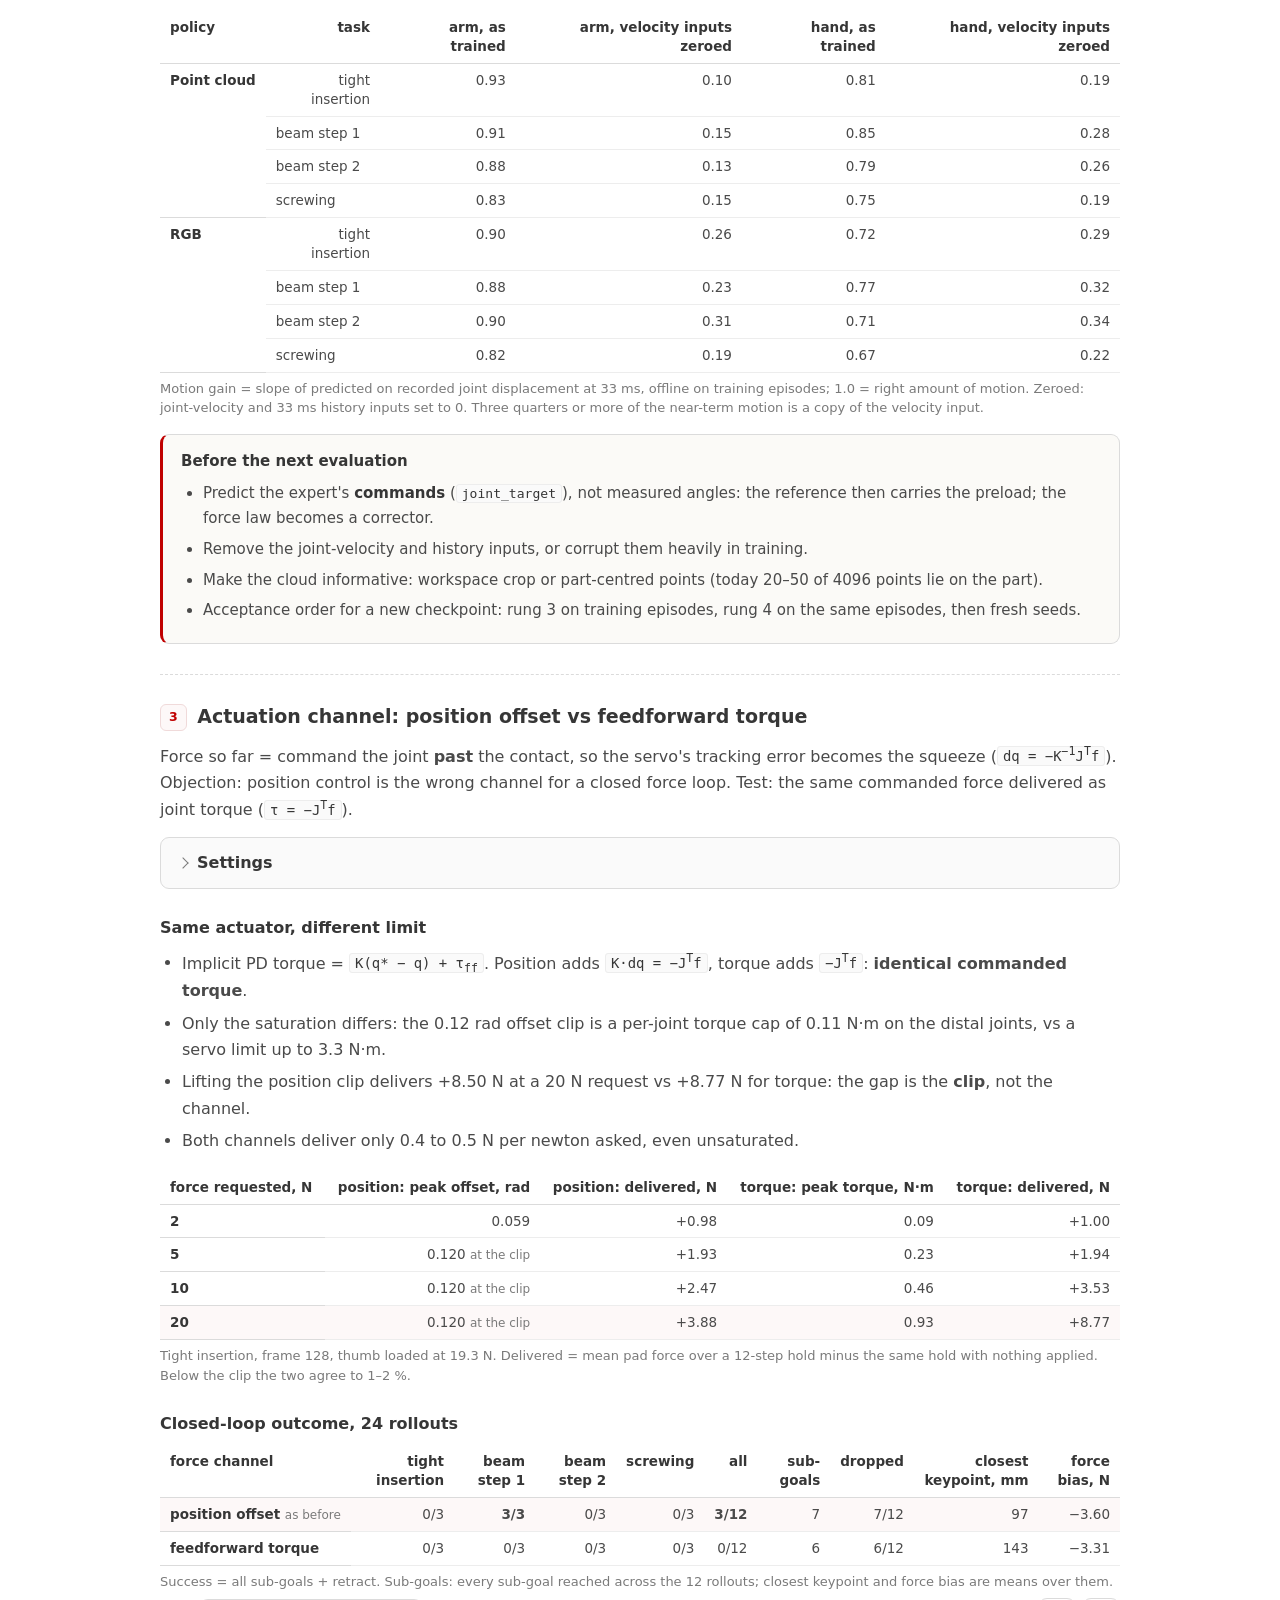
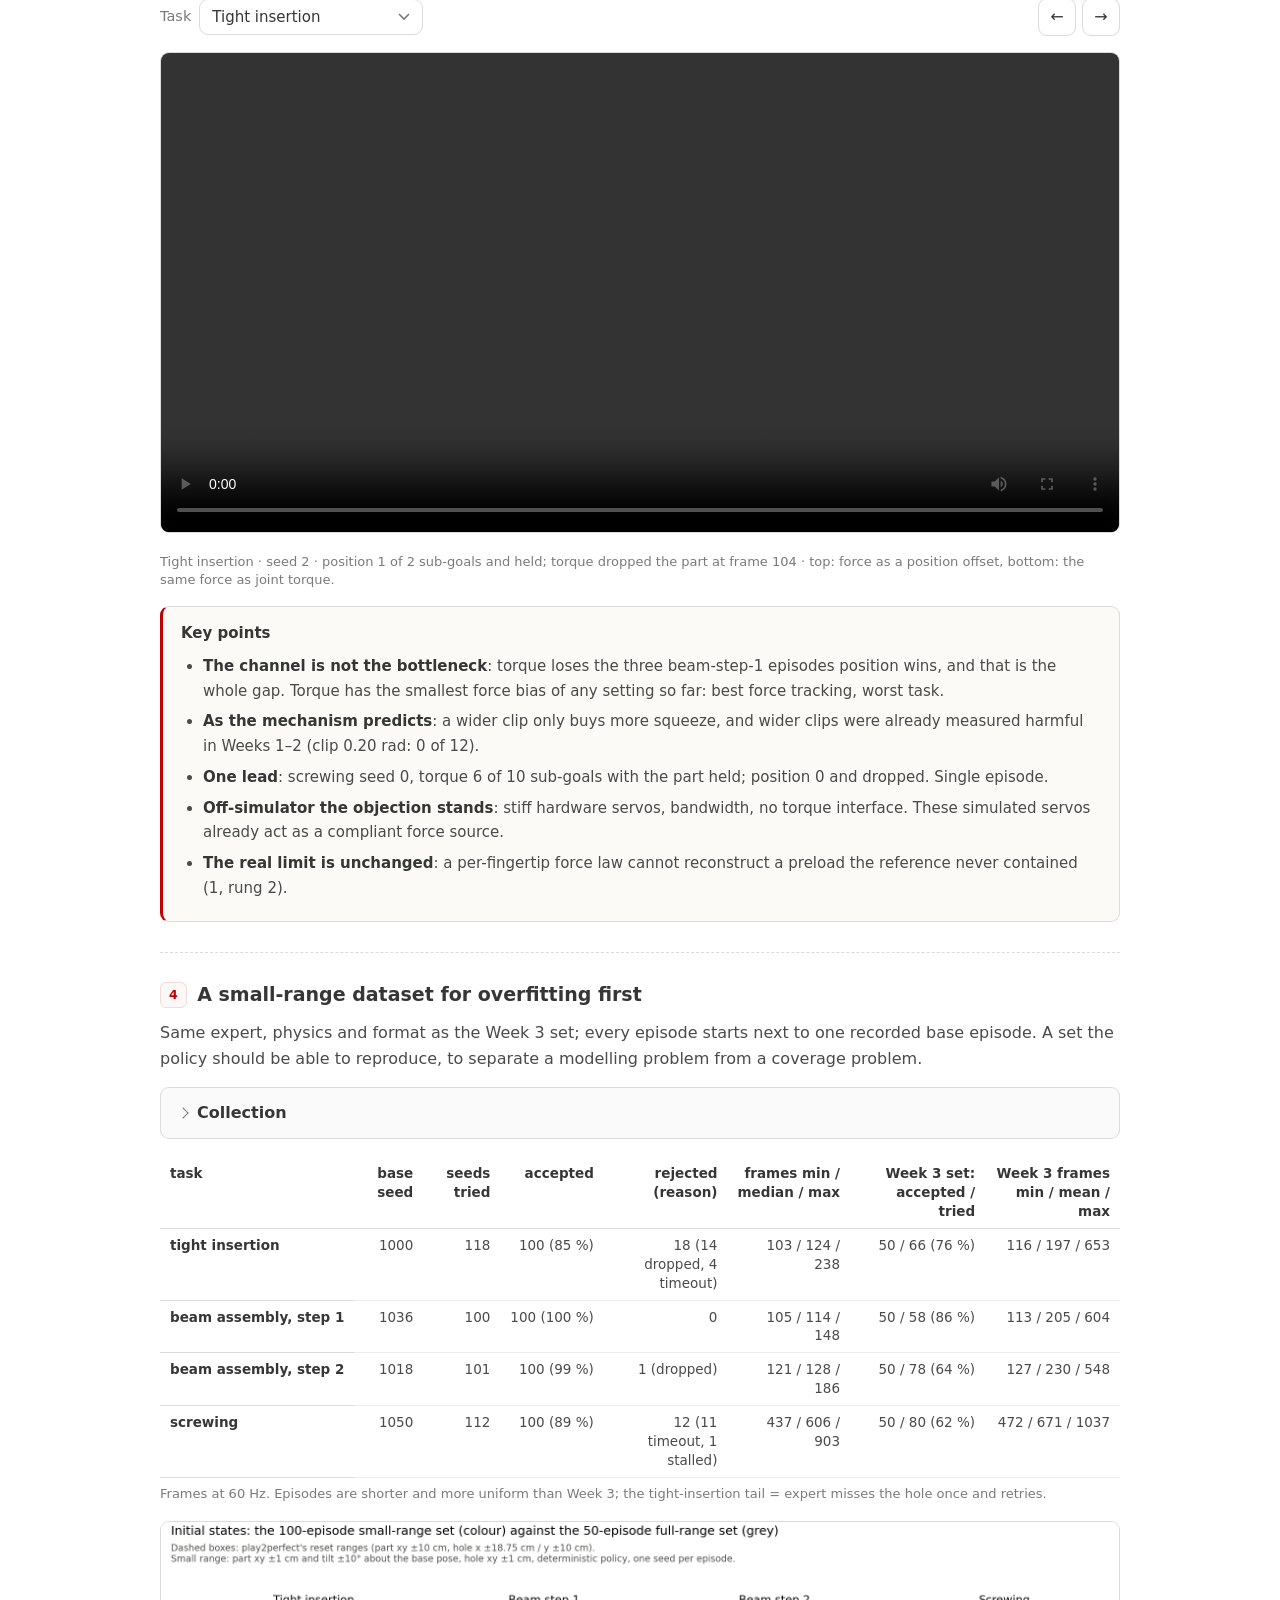
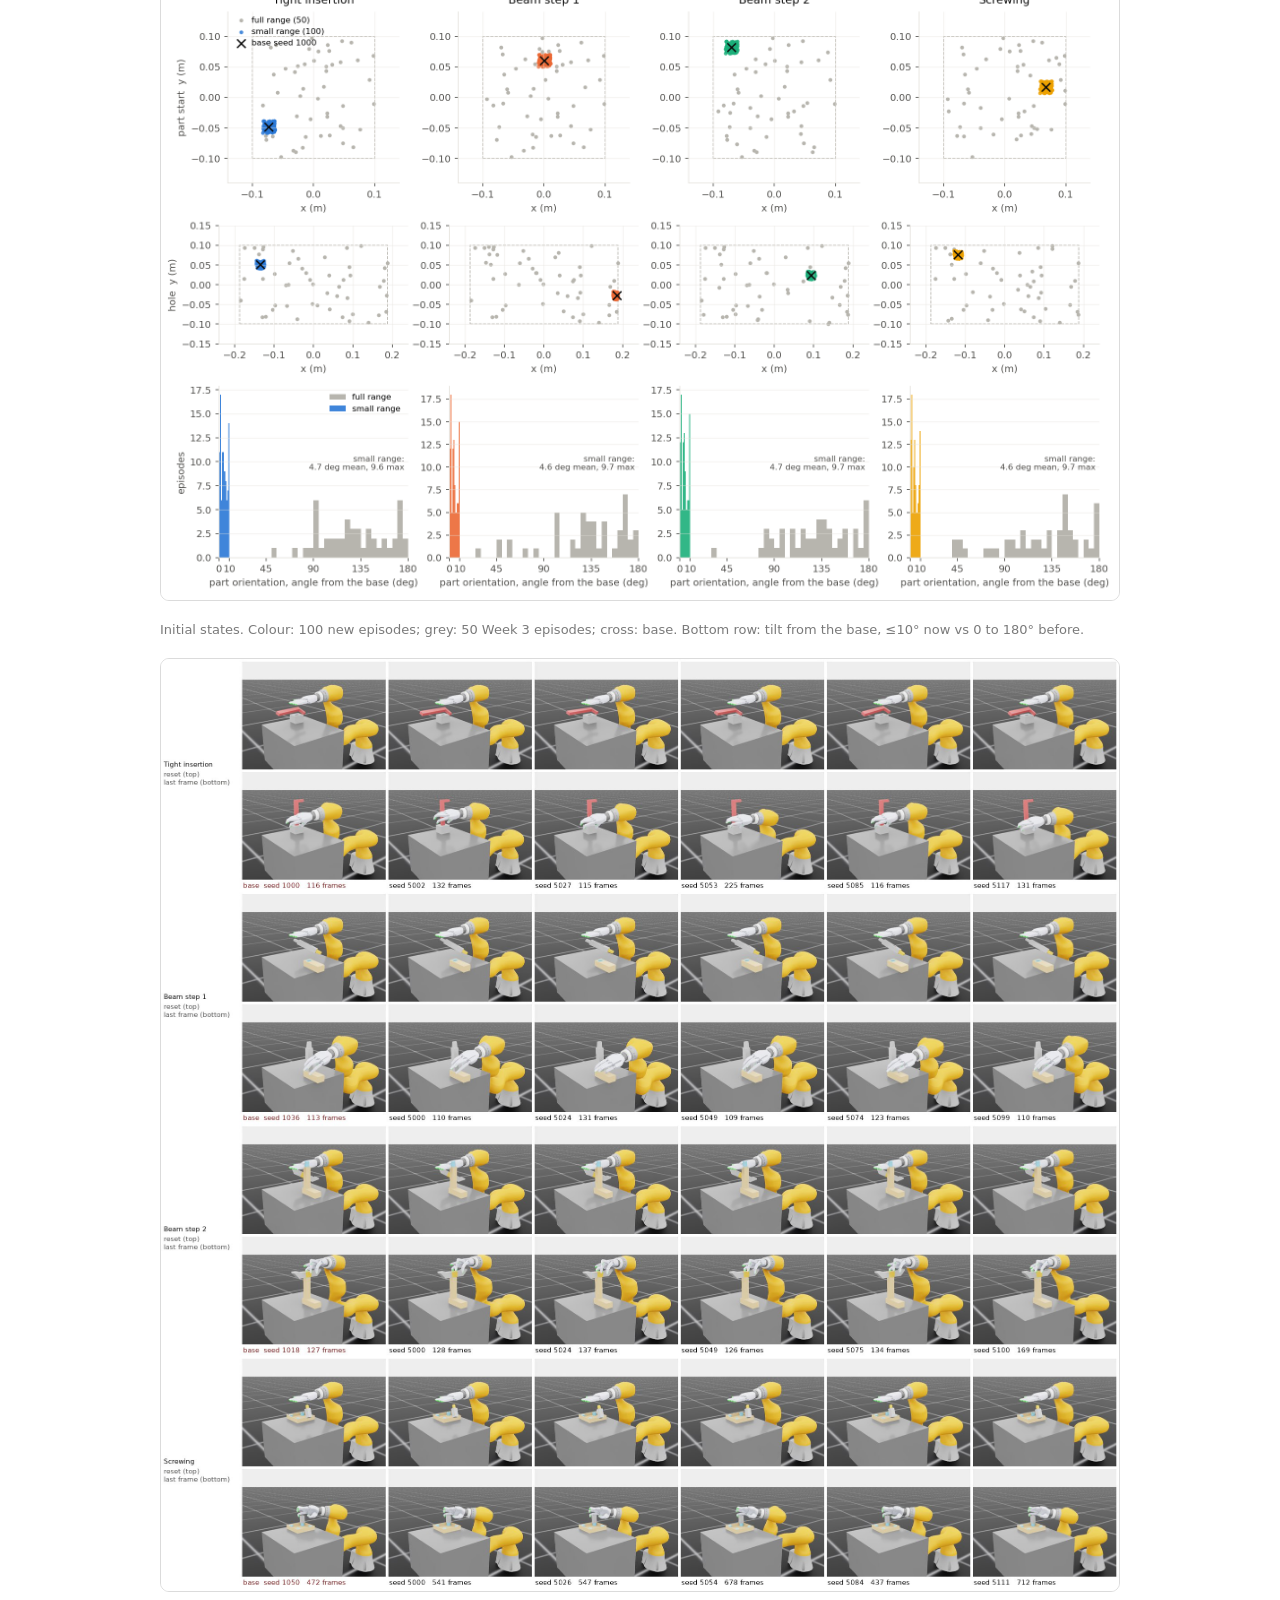
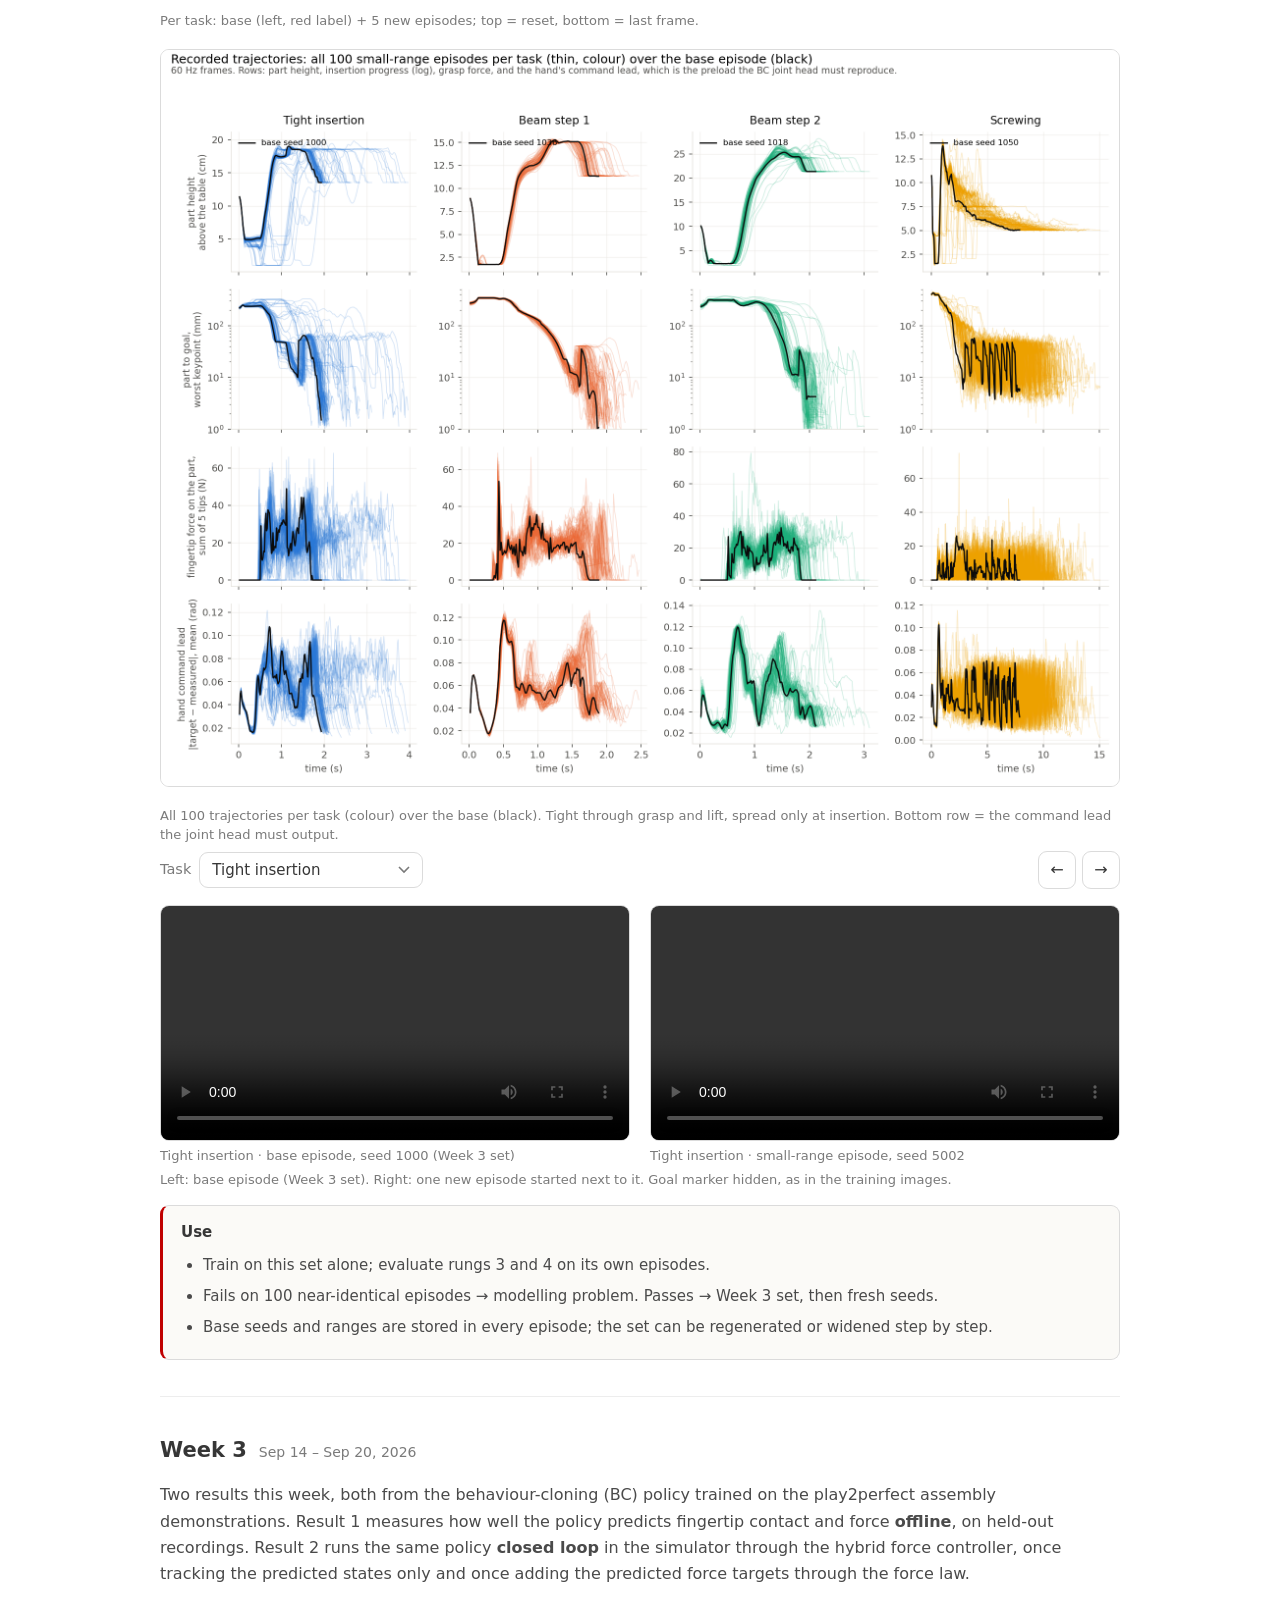
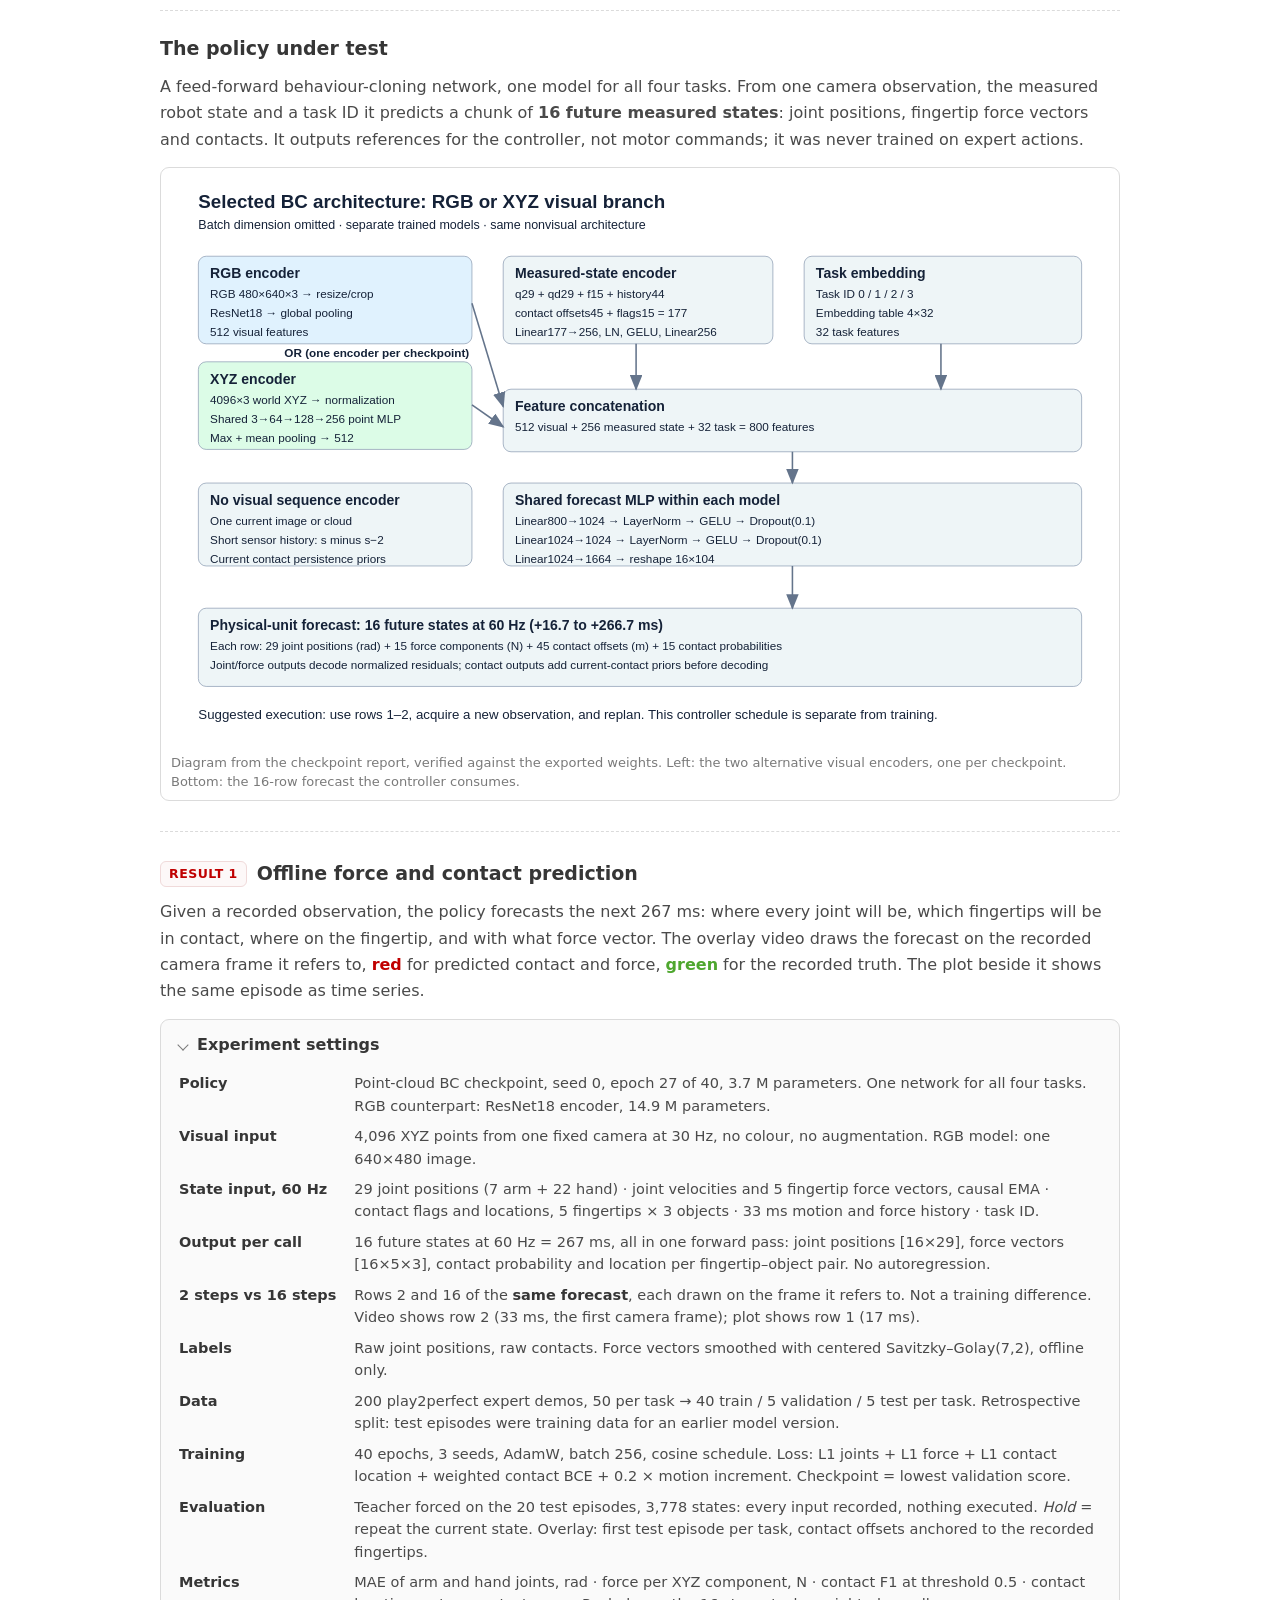
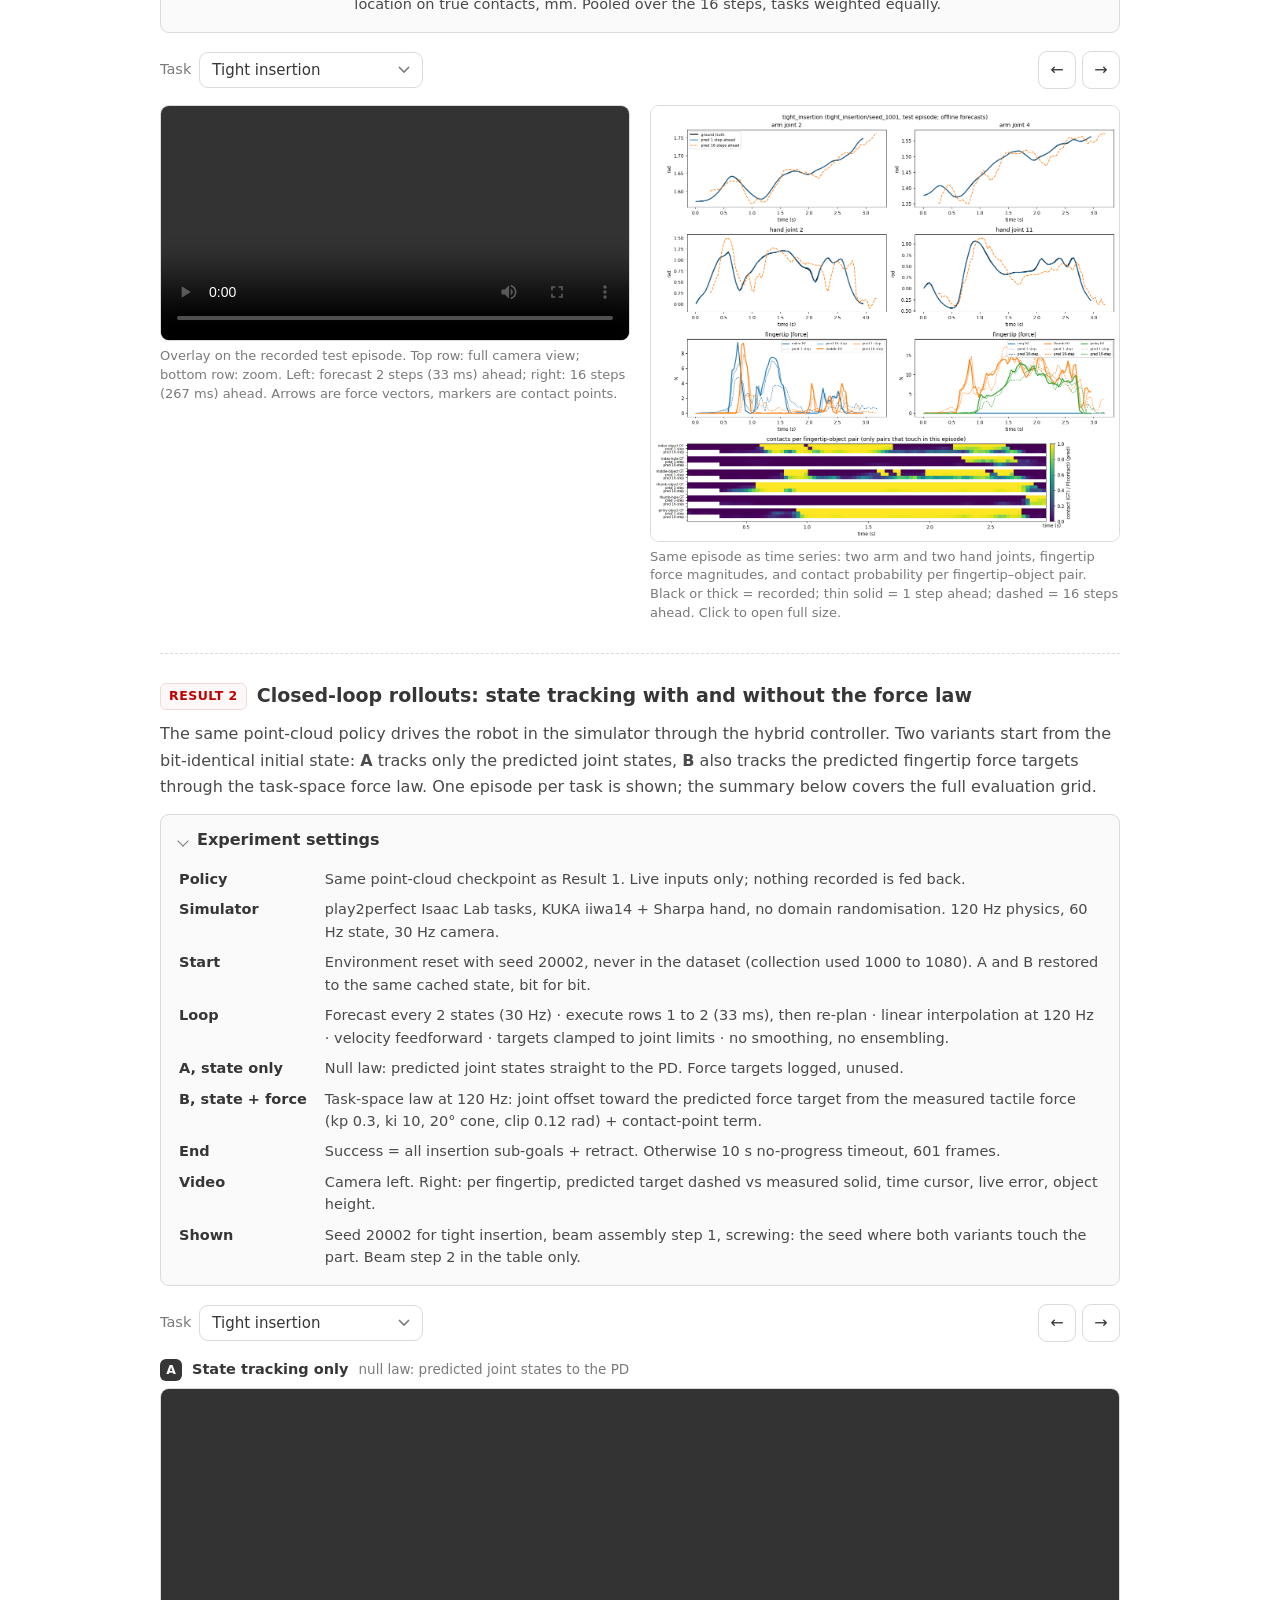
==== commit cb3a332d: "Week 4: remove section 5 (multi-task v2 checkpoints) - per-task checkpoints are the next step Co-Aut" ====
--- a/updates.html
+++ b/updates.html
@@ -294,7 +294,6 @@
         <li><b>2</b> Why the live rollout drifts: the forecast is mostly a copy of the velocity input.</li>
         <li><b>3</b> Actuation channel, position offset vs feedforward torque: not the bottleneck.</li>
         <li><b>4</b> A small-range dataset, 100 episodes per task next to one base episode, for overfitting first.</li>
-        <li><b>5</b> Second-generation checkpoints (EgoVerse, trained on that set) through the same ladder: same outcome; the controller path itself breaks even the expert's commands.</li>
       </ul>
 
       <!-- ─────────────── 1: the in-domain ladder ─────────────── -->
@@ -569,122 +568,6 @@
             <li>Train on this set alone; evaluate rungs 3 and 4 on its own episodes.</li>
             <li>Fails on 100 near-identical episodes &rarr; modelling problem. Passes &rarr; Week 3 set, then fresh seeds.</li>
             <li>Base seeds and ranges are stored in every episode; the set can be regenerated or widened step by step.</li>
-          </ul>
-        </div>
-      </section>
-
-      <!-- ─────────────── 5: the v2 checkpoints through the ladder ─────────────── -->
-      <section class="result" id="w4-r5">
-        <h3><span class="rn">5</span>Second-generation checkpoints on the small-range set: the same ladder</h3>
-        <p class="lead">New policies (EgoVerse: transformer trunk + flow-matching head, trained on the set of 4) through the ladder of 1,
-        from their own training starts. Force through the position servo as in 1&ndash;2, not the torque channel of 3.</p>
-
-        <details class="settings">
-          <summary>Settings</summary>
-          <ul>
-            <li><b>Checkpoints</b>: EgoVerse HPT, 16-block trunk, flow-matching head; 21k steps on the 360 training episodes. Same state inputs as before (joint positions, EMA velocity, EMA force, contacts, 33 ms history, task); joints and forces predicted as <b>changes from the current measured state</b>. Two visual inputs: scene point cloud (PointNet) and <b>RGB-D</b> (4-channel ResNet-18).</li>
-            <li><b>Sampling</b>: each forecast = mean of 128 samples &times; 5 Euler steps (40&ndash;70 ms); noise seeded per episode, reruns bit-identical.</li>
-            <li><b>Episodes</b>: 5 training episodes per task (seeds 5000&ndash;5117), every rollout restores the recorded initial state. 4 &times; 5 &times; 11 conditions = <b>220 rollouts</b>.</li>
-            <li><b>Loop</b>: as 1 &mdash; forecast every 2 states, linear interpolation, velocity feedforward, task-space law (kp 0.3, ki 10, clip 0.12 rad), position-PD actuation.</li>
-            <li><b>Visual timing</b>: every training image, depth map and cloud shows the state <b>2 frames (33 ms) before</b> its proprioception (recorder capture lag, fixed Sep 24, after both collections). The live loop reproduces that lag; replaying a training episode gives depth identical to the stored PNG, RGB at the render noise floor (0.4/255), clouds at the 4096-point resampling floor (19 mm).</li>
-            <li><b>Verified against the training data</b>: input normalisation of the export matches EMA velocity / force / history computed from the raw set (0.000 / 0.02 N / 0.003); task one-hot order correct; outputs are deltas from the current state; force labels SG(7,2)-smoothed.</li>
-          </ul>
-        </details>
-
-        <div class="picker" id="w4r5-pick" role="group" aria-label="Choose a task and a training episode">
-          <label>Task <select class="pk-task"></select></label>
-          <label>Episode <select class="pk-seed"></select></label>
-          <span class="pick-nav"><button type="button" class="pk-prev" aria-label="Previous episode">&larr;</button><button type="button" class="pk-next" aria-label="Next episode">&rarr;</button></span>
-        </div>
-        <p class="tnote" style="margin-top:-6px">All six clips below are the <b>same training episode</b>: same seed, same restored initial state (part, hole and robot identical to 0.0), only the reference source differs.</p>
-        <div class="stack">
-          <figure>
-            <p class="lbl"><span class="k">1</span>Expert commands, exact replay <span class="sub">infrastructure check</span></p>
-            <video class="pk-video-1" controls preload="metadata" playsinline></video><figcaption class="pk-cap-1"></figcaption>
-          </figure>
-          <figure>
-            <p class="lbl"><span class="k">2</span>Perfect measured-state forecast + force law <span class="sub">no network</span></p>
-            <video class="pk-video-2" controls preload="metadata" playsinline></video><figcaption class="pk-cap-2"></figcaption>
-          </figure>
-          <figure>
-            <p class="lbl"><span class="k">3</span>Point-cloud policy on recorded observations <span class="sub">teacher forced</span></p>
-            <video class="pk-video-3" controls preload="metadata" playsinline></video><figcaption class="pk-cap-3"></figcaption>
-          </figure>
-          <figure>
-            <p class="lbl"><span class="k">3</span>RGB-D policy on recorded observations <span class="sub">teacher forced</span></p>
-            <video class="pk-video-4" controls preload="metadata" playsinline></video><figcaption class="pk-cap-4"></figcaption>
-          </figure>
-          <figure>
-            <p class="lbl"><span class="k b">4</span>Point-cloud policy live <span class="sub">closed loop</span></p>
-            <video class="pk-video-5" controls preload="metadata" playsinline></video><figcaption class="pk-cap-5"></figcaption>
-          </figure>
-          <figure>
-            <p class="lbl"><span class="k b">4</span>RGB-D policy live <span class="sub">closed loop</span></p>
-            <video class="pk-video-6" controls preload="metadata" playsinline></video><figcaption class="pk-cap-6"></figcaption>
-          </figure>
-        </div>
-
-        <h4>Outcome, 220 rollouts</h4>
-        <div class="tblwrap"><table class="res">
-          <thead><tr><th>reference source</th><th>tight insertion</th><th>beam step 1</th><th>beam step 2</th><th>screwing</th><th>all</th><th>closest keypoint, mm</th><th>force bias, N</th></tr></thead>
-          <tbody>
-            <tr><th scope="row">1 &middot; expert commands, exact replay</th><td>5/5</td><td>5/5</td><td>5/5</td><td>5/5</td><td><b>20/20</b></td><td>3</td><td>&minus;0.2</td></tr>
-            <tr class="dim"><th scope="row">2 &middot; perfect forecast, null law</th><td>0/5</td><td>0/5</td><td>0/5</td><td>0/5</td><td>0/20</td><td>199</td><td>&minus;7.5</td></tr>
-            <tr><th scope="row">2 &middot; perfect forecast + force law</th><td>0/5</td><td>0/5</td><td>0/5</td><td>0/5</td><td>0/20</td><td>78</td><td>&minus;3.8</td></tr>
-            <tr><th scope="row">3 &middot; point-cloud policy, recorded observations</th><td>0/5</td><td>0/5</td><td>0/5</td><td>0/5</td><td>0/20</td><td>146</td><td>&minus;2.8</td></tr>
-            <tr><th scope="row">3 &middot; RGB-D policy, recorded observations</th><td>0/5</td><td>0/5</td><td>0/5</td><td>0/5</td><td>0/20</td><td>125</td><td>&minus;2.9</td></tr>
-            <tr class="hi"><th scope="row">4 &middot; point-cloud policy, live</th><td>0/5</td><td>0/5</td><td>0/5</td><td>0/5</td><td>0/20</td><td>281</td><td>&minus;1.2</td></tr>
-            <tr class="hi"><th scope="row">4 &middot; RGB-D policy, live</th><td>0/5</td><td>0/5</td><td>0/5</td><td>0/5</td><td>0/20</td><td>279</td><td>&minus;1.9</td></tr>
-          </tbody>
-        </table></div>
-        <p class="tnote">Means over the 20 episodes of a row. Rungs 3 and 4 with the null law: 0/20 each (not shown); the law brings the fingers closer while teacher forced (185 &rarr; 146 mm cloud, 202 &rarr; 125 mm RGB-D) and changes nothing live.</p>
-
-        <h4>Departure from the recording</h4>
-        <div class="tblwrap"><table class="res">
-          <thead><tr><th>reference source</th><th>worst arm joint error, rad</th><th>worst hand joint error, rad</th><th>part leaves the recorded path (&gt; 10 mm) at frame</th><th>hand forecast error at 33 / 267 ms, rad</th></tr></thead>
-          <tbody>
-            <tr><th scope="row">1 &middot; expert commands</th><td>0.000</td><td>0.000</td><td>never</td><td>&ndash;</td></tr>
-            <tr><th scope="row">2 &middot; perfect forecast + force law</th><td>0.02 to 0.04</td><td>0.22 to 0.59</td><td>25 to 39</td><td>0 by construction</td></tr>
-            <tr><th scope="row">3 &middot; policy, recorded observations</th><td>0.02 to 0.04</td><td>0.21 to 0.70</td><td>21 to 39</td><td>0.015 / 0.07 to 0.12 <span class="sub">no motion 0.12 to 0.24</span></td></tr>
-            <tr class="hi"><th scope="row">4 &middot; policy, live</th><td>0.13 to 2.2</td><td>1.4 to 2.0</td><td>20 to 41</td><td>0.19 to 0.40 / 0.21 to 0.39 <span class="sub">worse than no motion</span></td></tr>
-          </tbody>
-        </table></div>
-
-        <figure class="stack" style="margin-top:18px">
-          <img src="assets/updates/week4/v2/departure_v2.png" alt="Part position error versus the recording over time, four tasks, for the perfect forecast, the teacher-forced and the live point-cloud and RGB-D policies" style="display:block;width:100%;height:auto;border:1px solid var(--rule2);border-radius:9px;background:#fff">
-          <figcaption>Part position error against the recording, first training episode of each task. Perfect forecast: part kept within ~50 mm, never seated. Teacher forced: on the path until the grasp, part lost there. Live: off the path before the hand reaches the part.</figcaption>
-        </figure>
-
-        <div class="callout">
-          <p><b>What changed, what did not</b></p>
-          <ul style="margin:0">
-            <li><b>Same outcome as the Week 3 checkpoints</b>: replay 20/20, everything else 0/20.</li>
-            <li><b>The fit is better</b> (rung 3): hand forecast 0.015 rad at 33 ms; arm within 0.02&ndash;0.04 rad of the recording up to the grasp; force bias &minus;2.8 N (was &minus;5.2). Then the failure of 1, rung 2: a measured-state reference has no preload, the part slips.</li>
-            <li><b>Live still diverges at once</b>: hand &gt; 0.2 rad off within 4&ndash;10 frames. First forecast identical to rung 3 (same noise seed); the second, the first to see the robot's own state, differs by 0.1&ndash;0.2 rad. Velocity/history inputs still carry ~60&nbsp;% of the near-term motion (point cloud; RGB-D less).</li>
-            <li><b>Point cloud still ignored at reset</b>: with the sampling noise fixed, the state-0 forecast is identical across the 5 starts of a task. RGB-D varies with the scene and is the one that reaches the part live.</li>
-            <li><b>Sampling jitter</b>: two noise seeds move a forecast by 0.006&ndash;0.008 rad, as much as the true spread of first moves across starts.</li>
-          </ul>
-        </div>
-
-        <h4>The controller path breaks even the expert's own commands</h4>
-        <div class="tblwrap"><table class="res">
-          <thead><tr><th>expert commands as the reference, executed with &hellip;</th><th>tight insertion</th><th>beam step 1</th><th>beam step 2</th><th>screwing</th><th>all</th></tr></thead>
-          <tbody>
-            <tr><th scope="row">hold, no lead, no law <span class="sub">exact replay</span></th><td>5/5</td><td>5/5</td><td>5/5</td><td>5/5</td><td><b>20/20</b></td></tr>
-            <tr class="hi"><th scope="row">+ force law only</th><td>0/5</td><td>0/5</td><td>0/5</td><td>0/5</td><td>0/20</td></tr>
-            <tr><th scope="row">+ linear interpolation only</th><td>0/5</td><td>1/5</td><td>3/5</td><td>0/5</td><td>4/20</td></tr>
-            <tr><th scope="row">+ velocity feedforward only</th><td>0/5</td><td>0/5</td><td>1/5</td><td>0/5</td><td>1/20</td></tr>
-            <tr><th scope="row">the normal path (all three)</th><td>0/5</td><td>0/5</td><td>1/5</td><td>0/5</td><td>1/20</td></tr>
-          </tbody>
-        </table></div>
-        <p class="tnote">Same 20 starts. Force law: exact until the first finger contact, then the offset reaches its 0.12 rad clip within 4 frames on a ~1 N force error and knocks the part (tight insertion 5002: part 65 mm off, never seated). Even a half-frame smoothing of the commands loses 16 of 20.</p>
-
-        <div class="callout">
-          <p><b>Consequences</b></p>
-          <ul style="margin:0">
-            <li>This expert/task tolerates about 0.05 rad or half a frame of reference perturbation; the force law as tuned (built to <i>add</i> a preload to measured-state references) is destructive on any reference that already contains the squeeze.</li>
-            <li>A command-predicting policy must be deployed with hold interpolation, no velocity lead, and the law off or re-tuned as a small corrector (gains an order of magnitude lower, clip ~0.02 rad) &mdash; validated on the command oracle first.</li>
-            <li>Still to change in the policy: predict <code>joint_target</code>; drop the velocity and history inputs; more samples or chunk averaging; point-cloud crop.</li>
           </ul>
         </div>
       </section>
@@ -904,36 +787,6 @@
               + "  ·  top: force as a position offset, bottom: the same force as joint torque.";
           });
         })();
-        /* week 4, 5: the v2 checkpoints, all six rungs of ONE training episode; task + episode pickers */
-        (function(){
-          const root = document.getElementById("w4r5-pick"), r = root.parentElement;
-          const selT = root.querySelector(".pk-task"), selS = root.querySelector(".pk-seed");
-          const vids = [1, 2, 3, 4, 5, 6].map(k => r.querySelector(".pk-video-" + k)), caps = [1, 2, 3, 4, 5, 6].map(k => r.querySelector(".pk-cap-" + k));
-          const C = ["oraclecmd_null", "oracle_task_space", "pointcloud_task_space_recobs", "rgbd_task_space_recobs", "pointcloud_task_space", "rgbd_task_space"];
-          const T = [{id:"tight_insertion", label:"Tight insertion"},{id:"beam_assembly_step1", label:"Beam assembly, step 1"},{id:"beam_assembly_step2", label:"Beam assembly, step 2"},{id:"screwing", label:"Screwing"}];
-          /* per episode, per rung: the env's verdict (goals reached, +R = retract ok, and why it ended) */
-          const R = {"beam_assembly_step1":{"5001":["success","1/2, frame_cap","0/2, frame_cap","0/2, frame_cap","0/2, timeout","0/2, timeout"],"5024":["success","0/2, frame_cap","0/2, frame_cap","0/2, frame_cap","0/2, timeout","0/2, timeout"],"5048":["success","0/2, frame_cap","0/2, frame_cap","0/2, frame_cap","0/2, timeout","0/2, timeout"],"5073":["success","0/2, frame_cap","0/2, frame_cap","0/2, frame_cap","0/2, timeout","0/2, timeout"],"5099":["success","0/2, frame_cap","0/2, frame_cap","0/2, frame_cap","0/2, timeout","0/2, timeout"]},"beam_assembly_step2":{"5001":["success","0/2, frame_cap","0/2, frame_cap","0/2, frame_cap","0/2, timeout","0/2, timeout"],"5025":["success","0/2, frame_cap","0/2, frame_cap","0/2, frame_cap","0/2, timeout","0/2, timeout"],"5050":["success","0/2, frame_cap","0/2, frame_cap","0/2, frame_cap","0/2, timeout","0/2, timeout"],"5077":["success","0/2, frame_cap","0/2, frame_cap","0/2, frame_cap","0/2, timeout","0/2, timeout"],"5100":["success","0/2, frame_cap","0/2, frame_cap","0/2, frame_cap","0/2, timeout","0/2, timeout"]},"screwing":{"5000":["success","0/10, timeout","0/10, timeout","0/10, timeout","0/10, timeout","0/10, timeout"],"5025":["success","0/10, timeout","0/10, timeout","0/10, timeout","0/10, timeout","0/10, timeout"],"5049":["success","0/10, timeout","0/10, timeout","0/10, timeout","0/10, timeout","0/10, timeout"],"5084":["success","0/10, frame_cap","0/10, frame_cap","0/10, frame_cap","0/10, timeout","0/10, timeout"],"5111":["success","0/10, timeout","0/10, timeout","0/10, timeout","0/10, timeout","0/10, timeout"]},"tight_insertion":{"5002":["success","0/2, frame_cap","0/2, fall","0/2, fall","0/2, timeout","0/2, timeout"],"5030":["success","0/2, frame_cap","0/2, frame_cap","0/2, frame_cap","0/2, timeout","0/2, timeout"],"5055":["success","0/2, frame_cap","0/2, fall","0/2, fall","0/2, timeout","0/2, timeout"],"5086":["success","0/2, frame_cap","1/2, frame_cap","0/2, frame_cap","0/2, timeout","0/2, timeout"],"5117":["success","0/2, frame_cap","0/2, frame_cap","0/2, frame_cap","0/2, timeout","0/2, timeout"]}};
-          const END = {frame_cap: "reference held after the recording ended, no verdict", timeout: "10 s without progress", fall: "part fell"};
-          T.forEach((t, i) => selT.add(new Option(t.label, i)));
-          function fillSeeds(){
-            const seeds = Object.keys(R[T[Number(selT.value)].id]);
-            selS.innerHTML = ""; seeds.forEach(s => selS.add(new Option("seed " + s, s)));
-          }
-          function show(){
-            const t = T[Number(selT.value)], s = selS.value, res = R[t.id][s];
-            vids.forEach((v, i) => {
-              v.pause(); v.src = "assets/updates/week4/v2/clips/" + t.id + "_seed" + s + "_" + C[i] + ".mp4"; v.load();
-              const [g, why] = res[i].split(", ");
-              caps[i].textContent = t.label + "  ·  training episode seed " + s + "  ·  " + (why ? "goals " + g + ", " + (END[why] || why) : "success, bit-identical to the recording");
-            });
-          }
-          selT.addEventListener("change", () => { fillSeeds(); show(); });
-          selS.addEventListener("change", show);
-          const step = d => { const n = selS.options.length; selS.selectedIndex = (selS.selectedIndex + n + d) % n; show(); };
-          root.querySelector(".pk-prev").addEventListener("click", () => step(-1));
-          root.querySelector(".pk-next").addEventListener("click", () => step(1));
-          fillSeeds(); show();
-        })();
         /* week 3, result 1: overlay video + time-series plot, four tasks */
         (function(){
           const r1 = document.getElementById("w3-r1");
@@ -1006,7 +859,6 @@
       ["w4-r2", "2 · Why live drifts"],
       ["w4-r3", "3 · Actuation channel"],
       ["w4-r4", "4 · Small-range set"],
-      ["w4-r5", "5 · v2 checkpoints"],
     ["week-3", "Week 3", 1],
       ["w3-r1", "1 · Offline prediction"],
       ["w3-r2", "2 · Closed loop"],
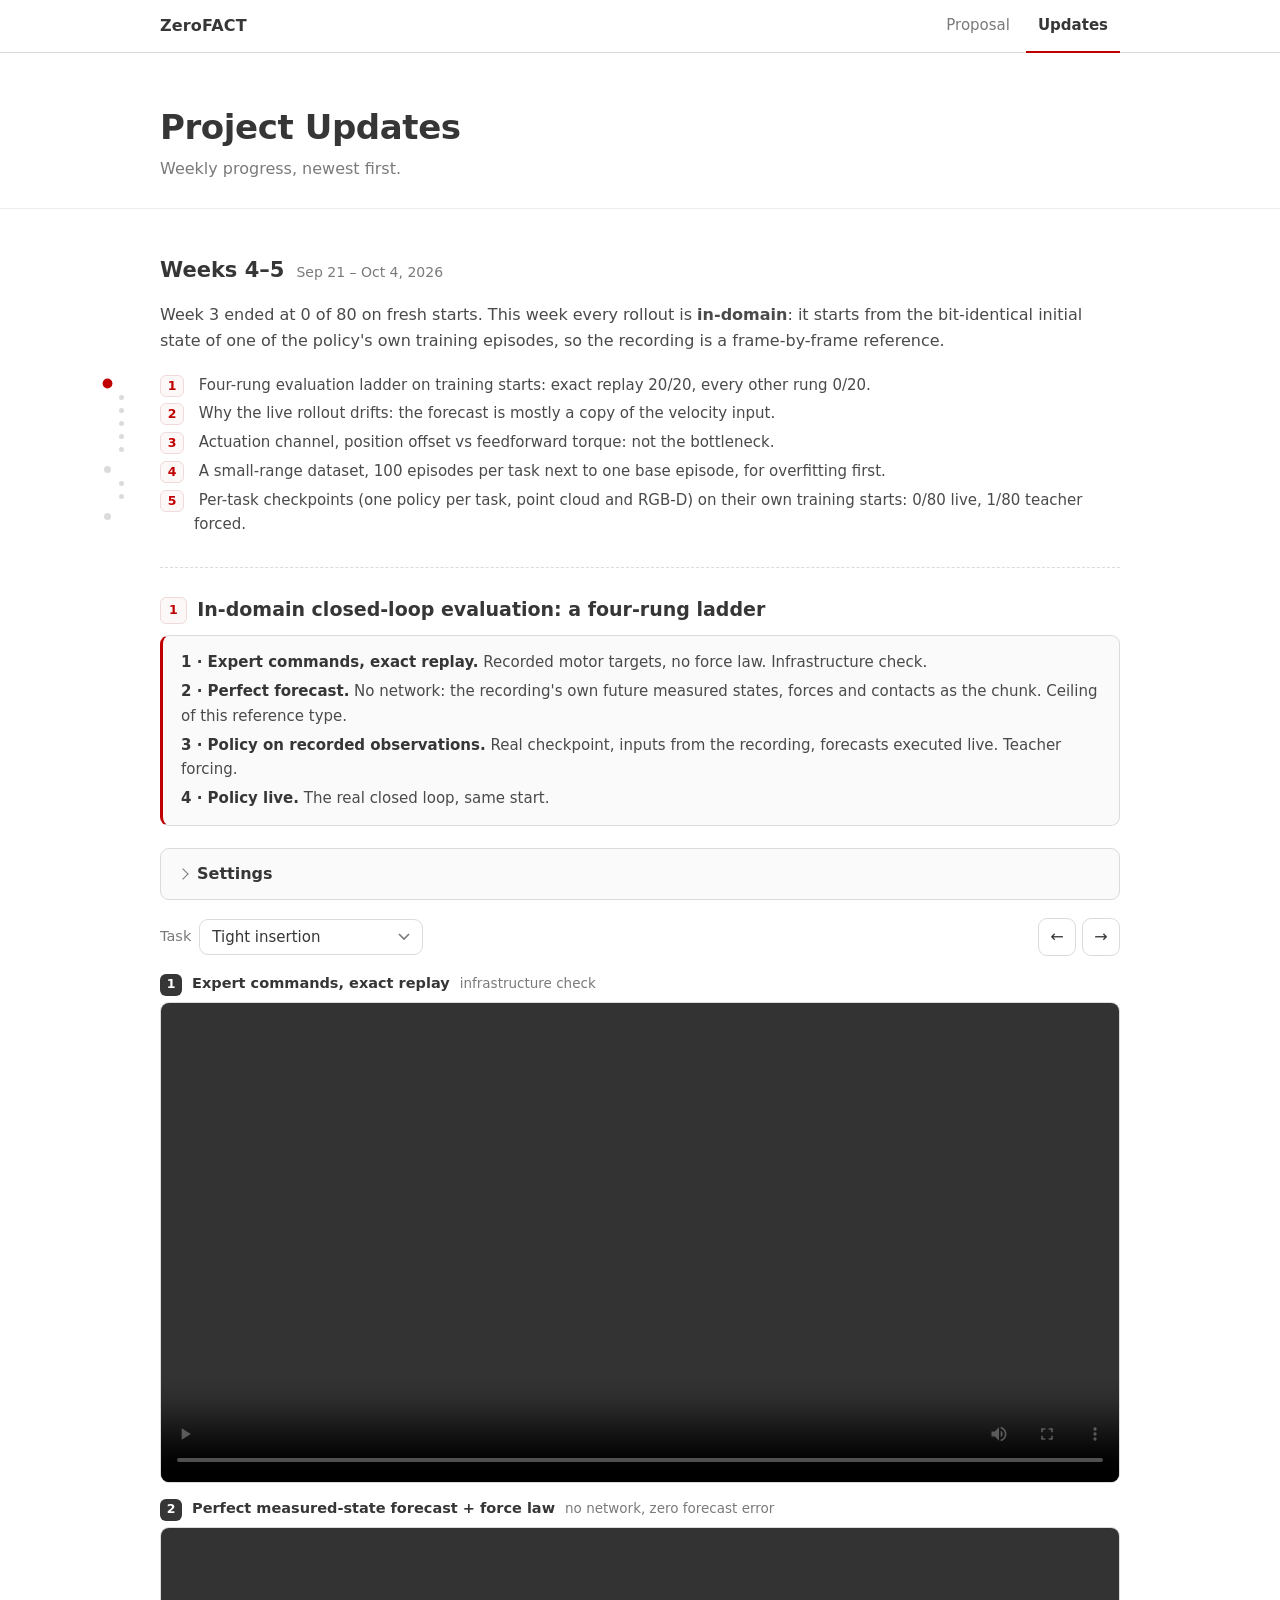
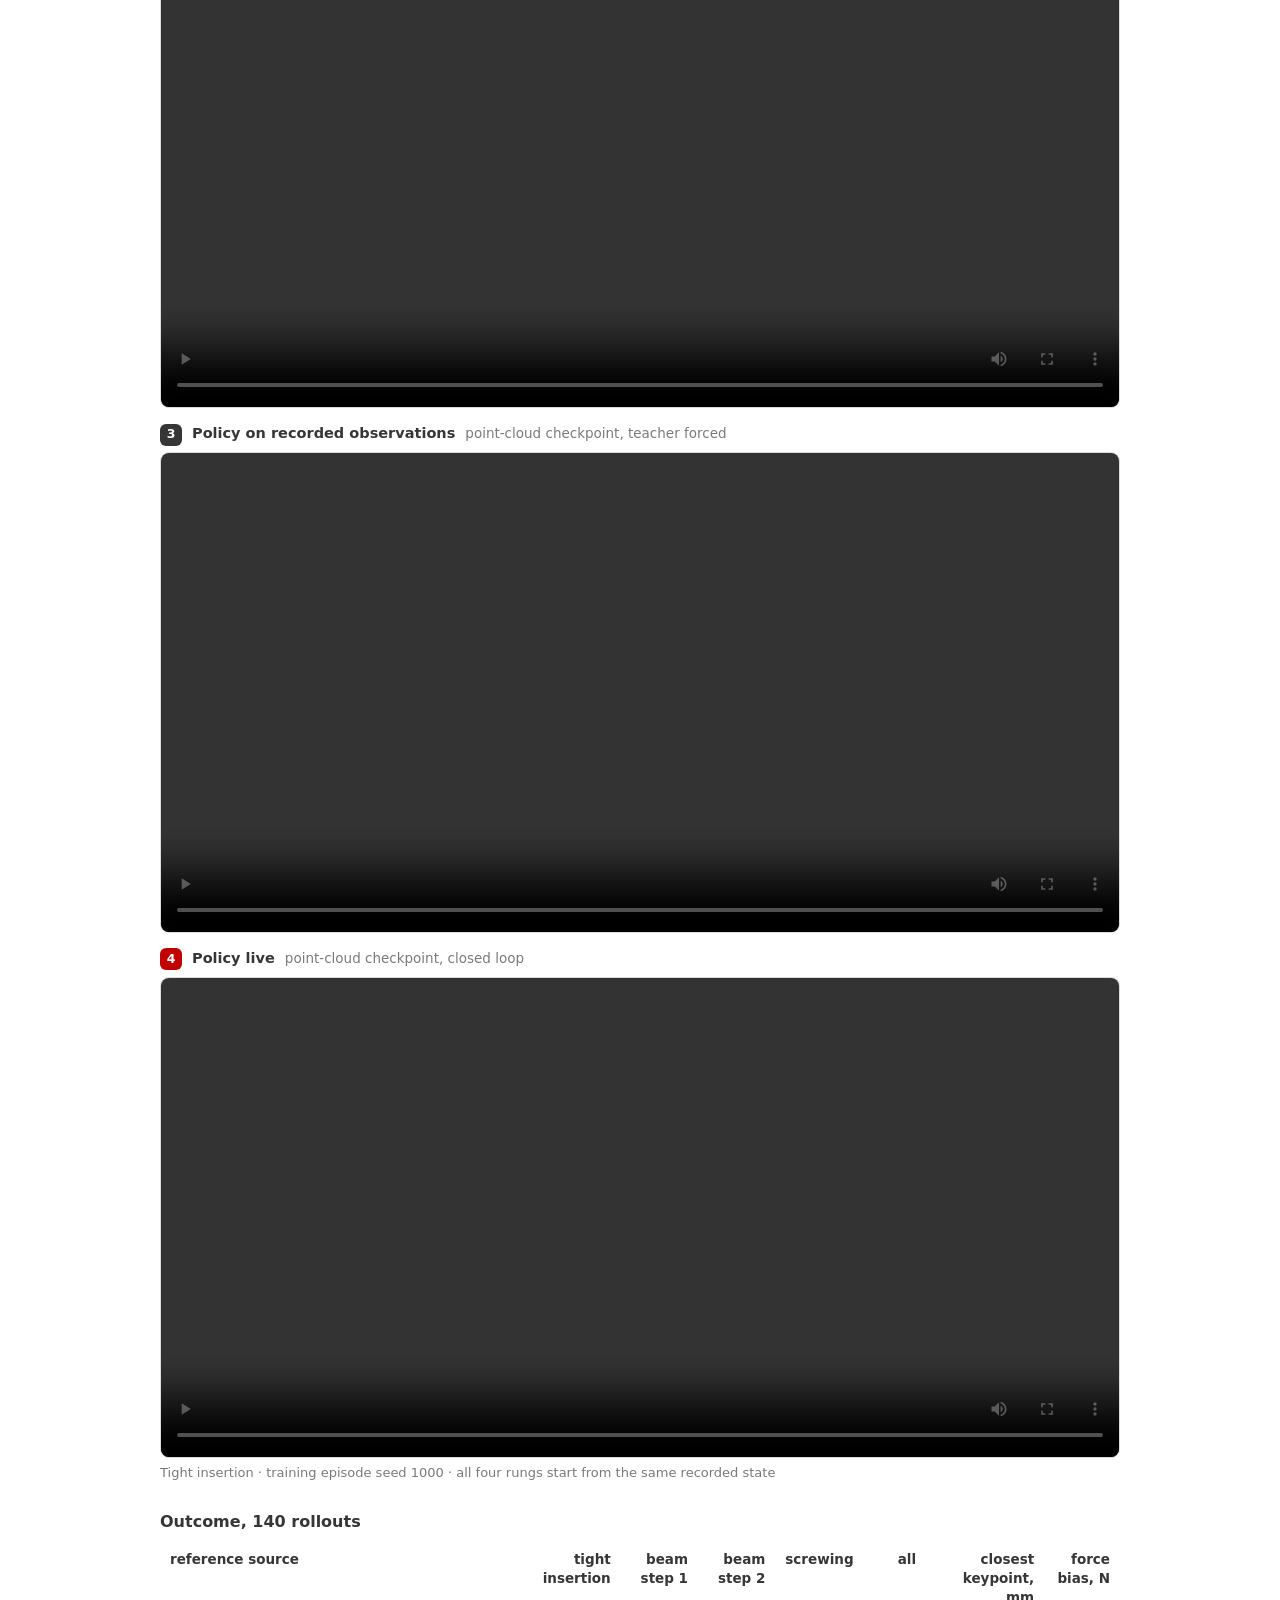
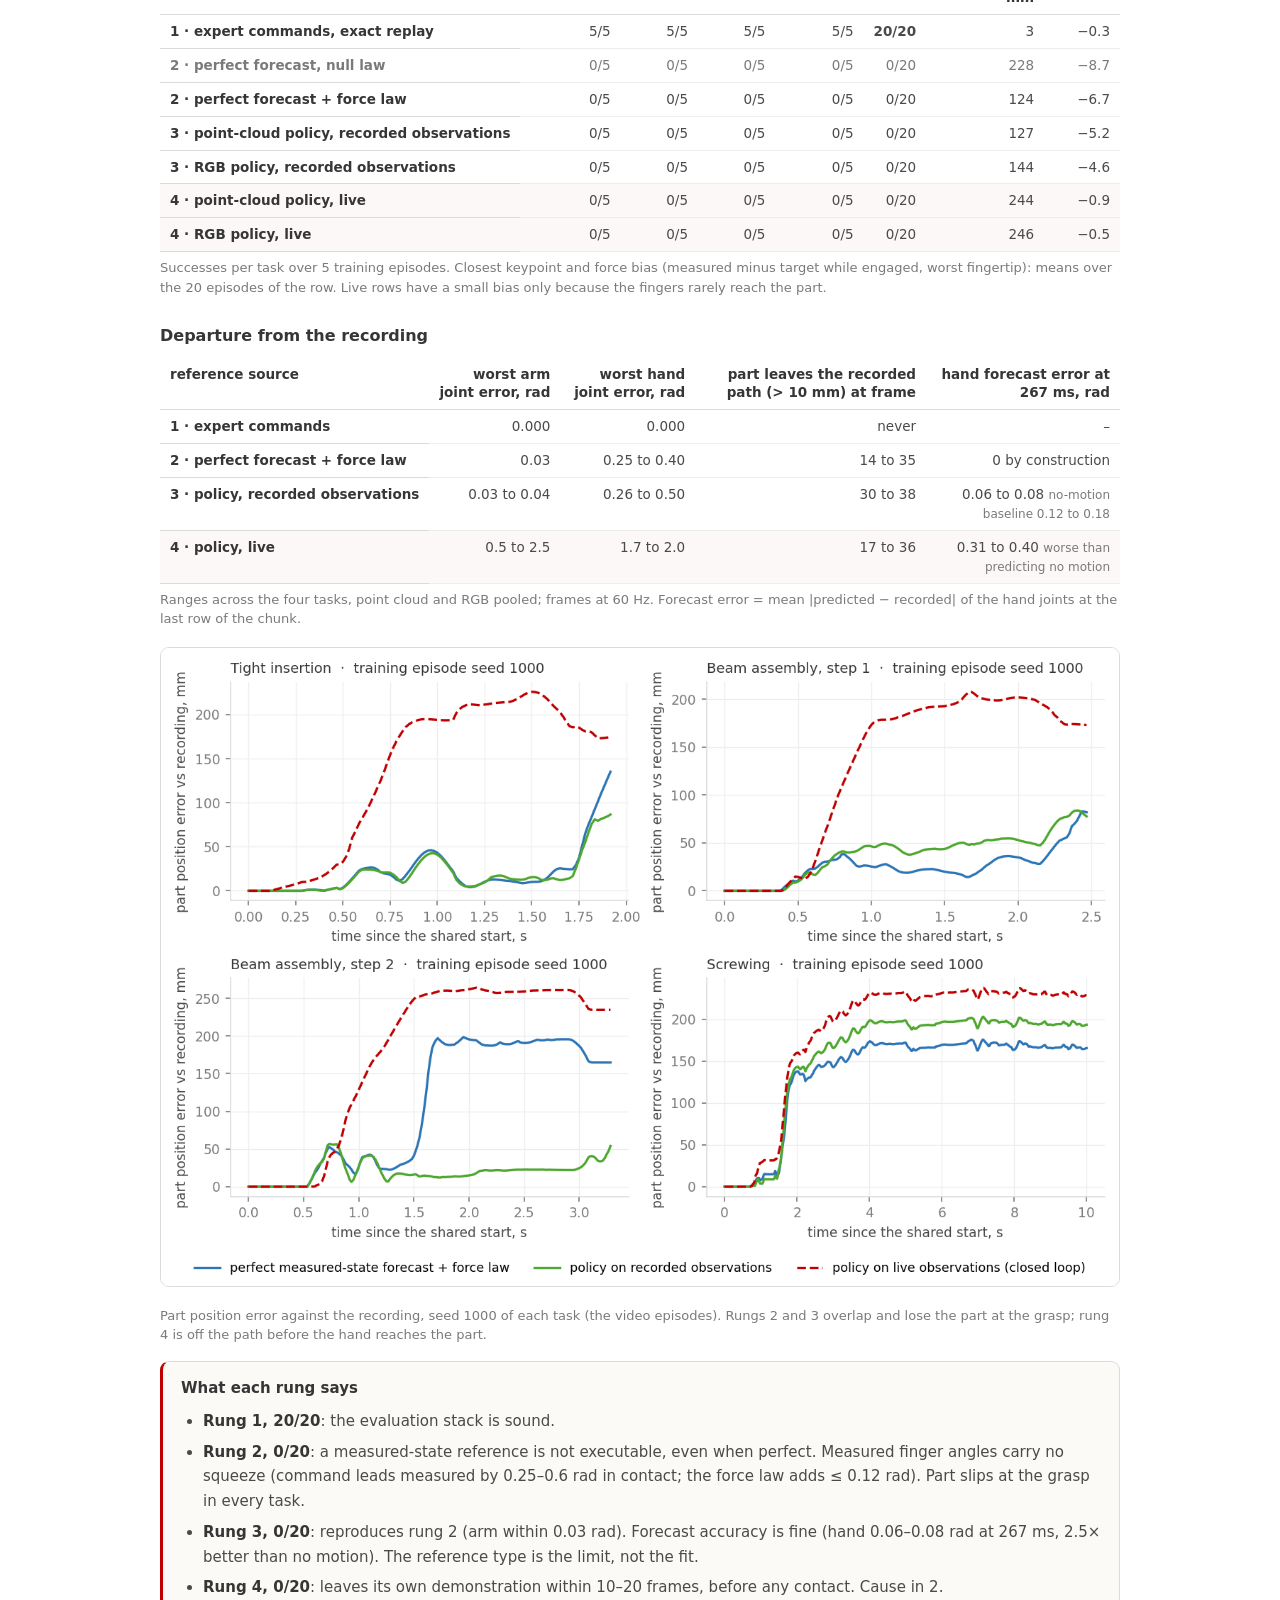
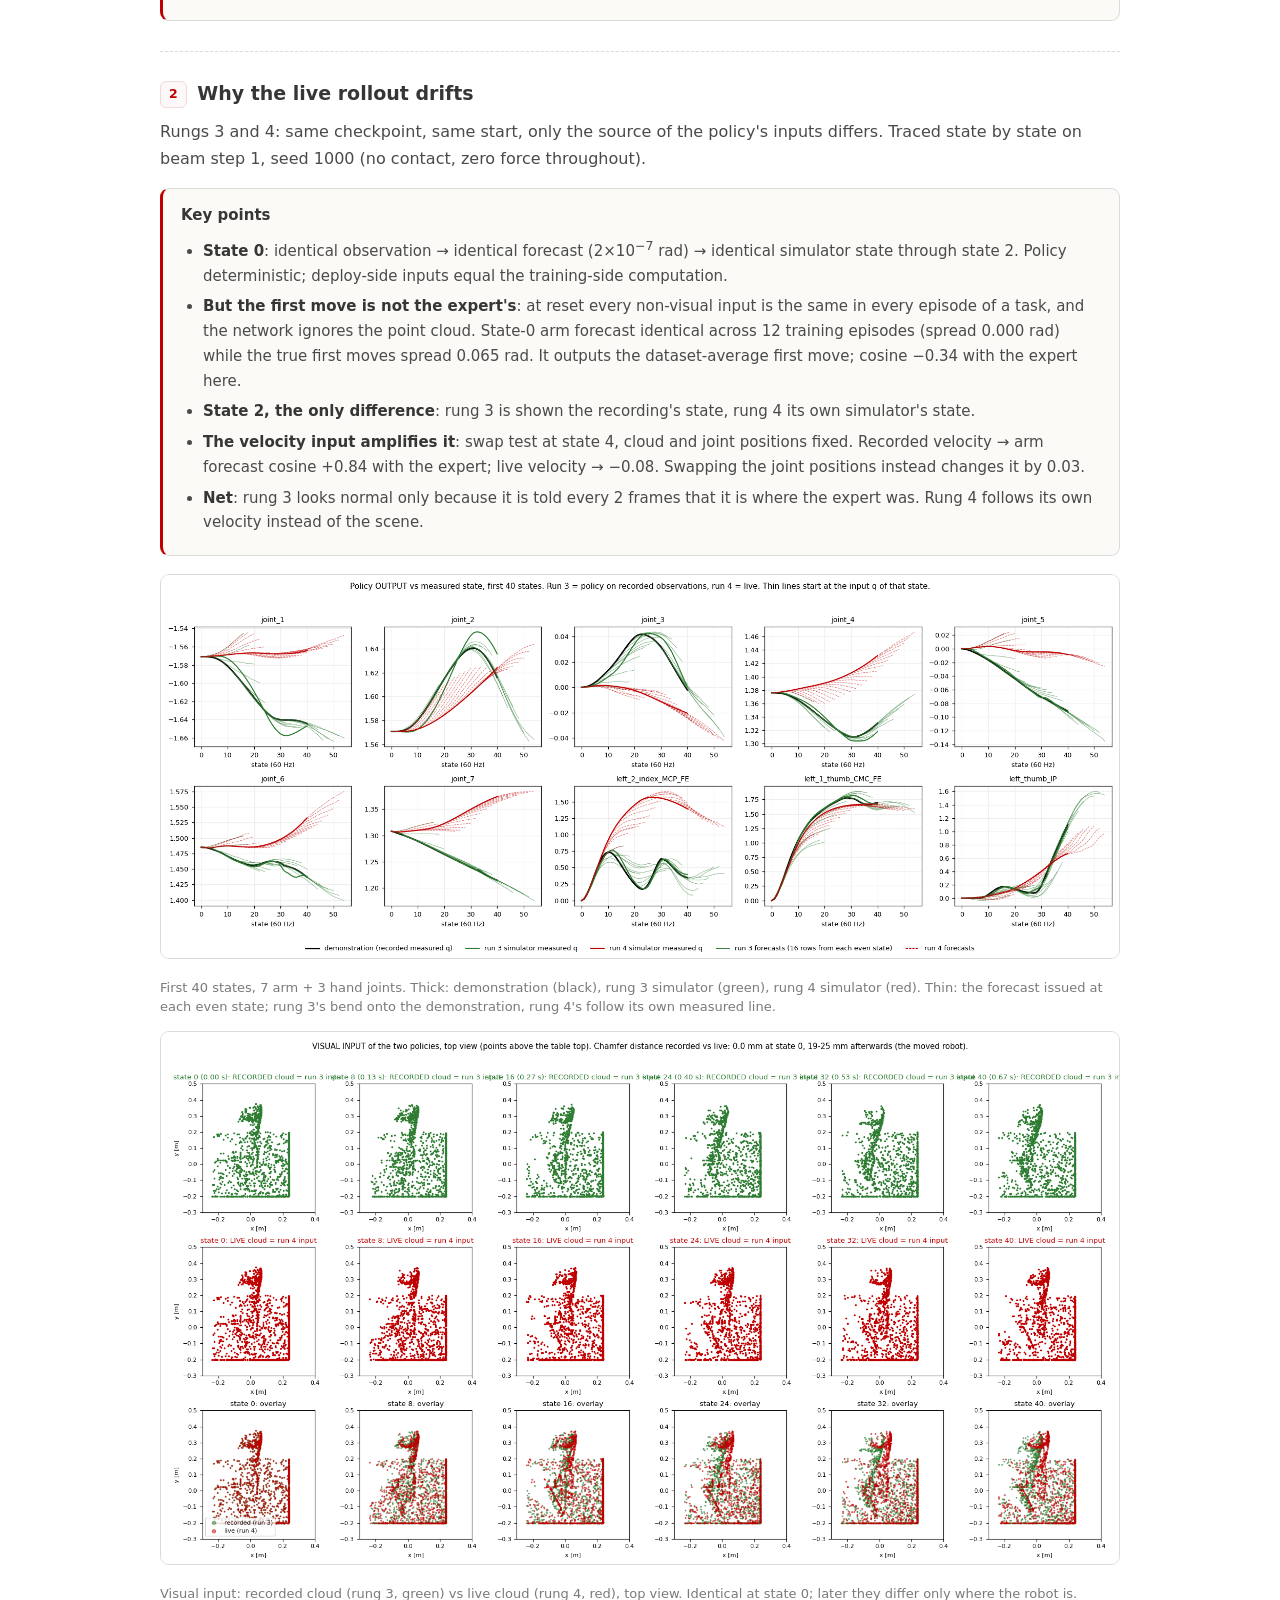
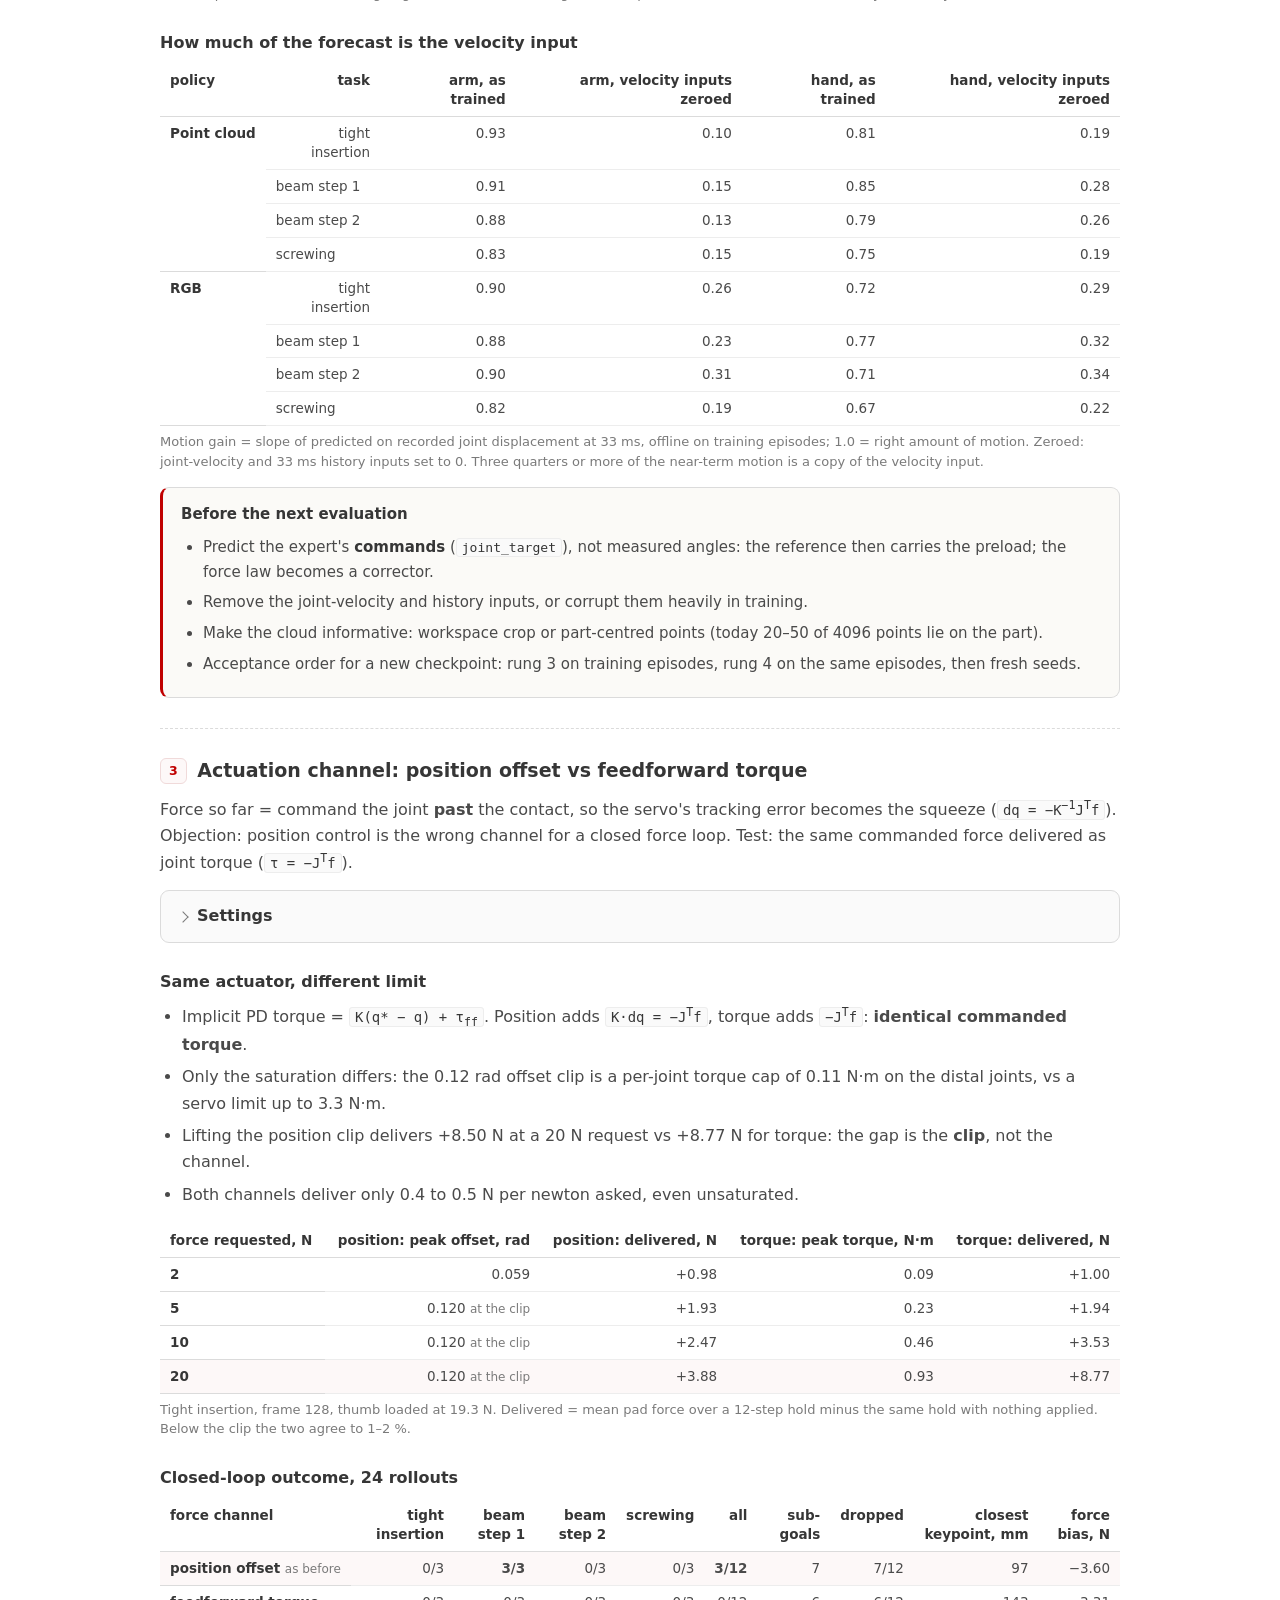
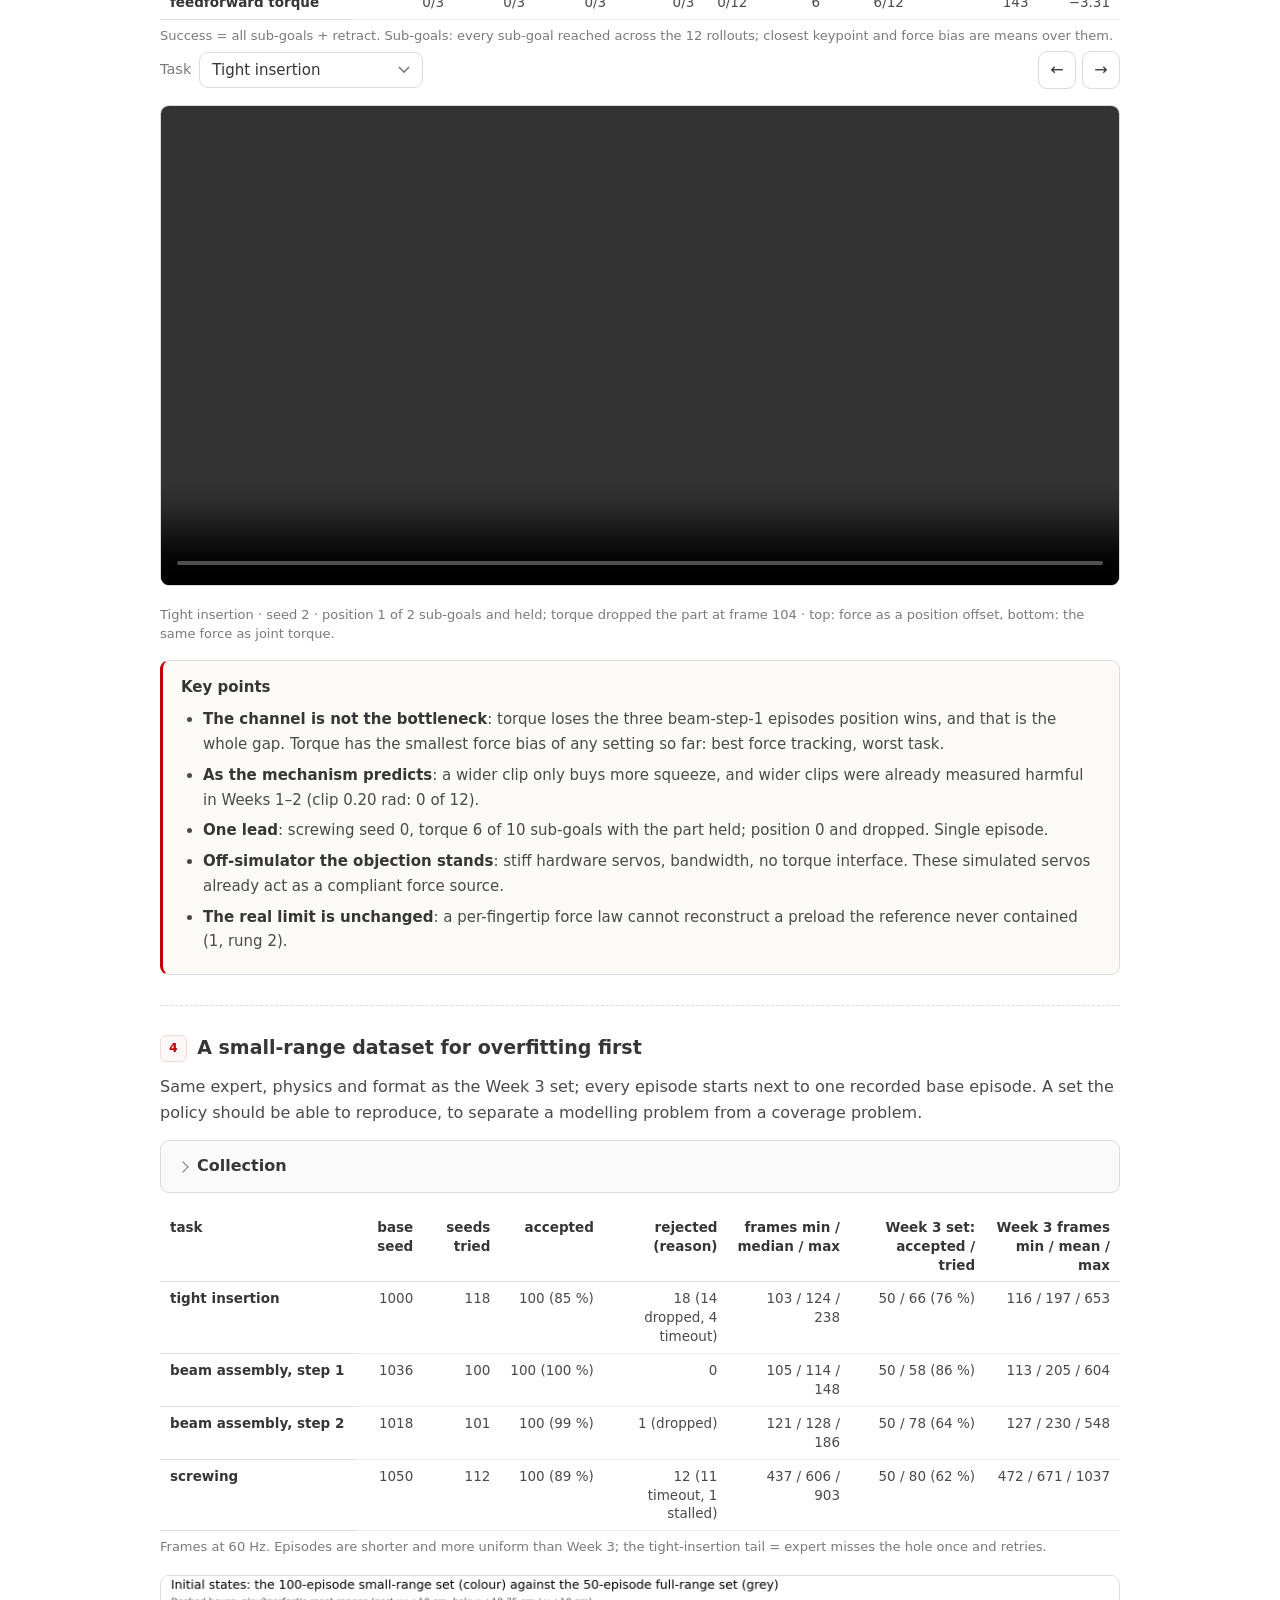
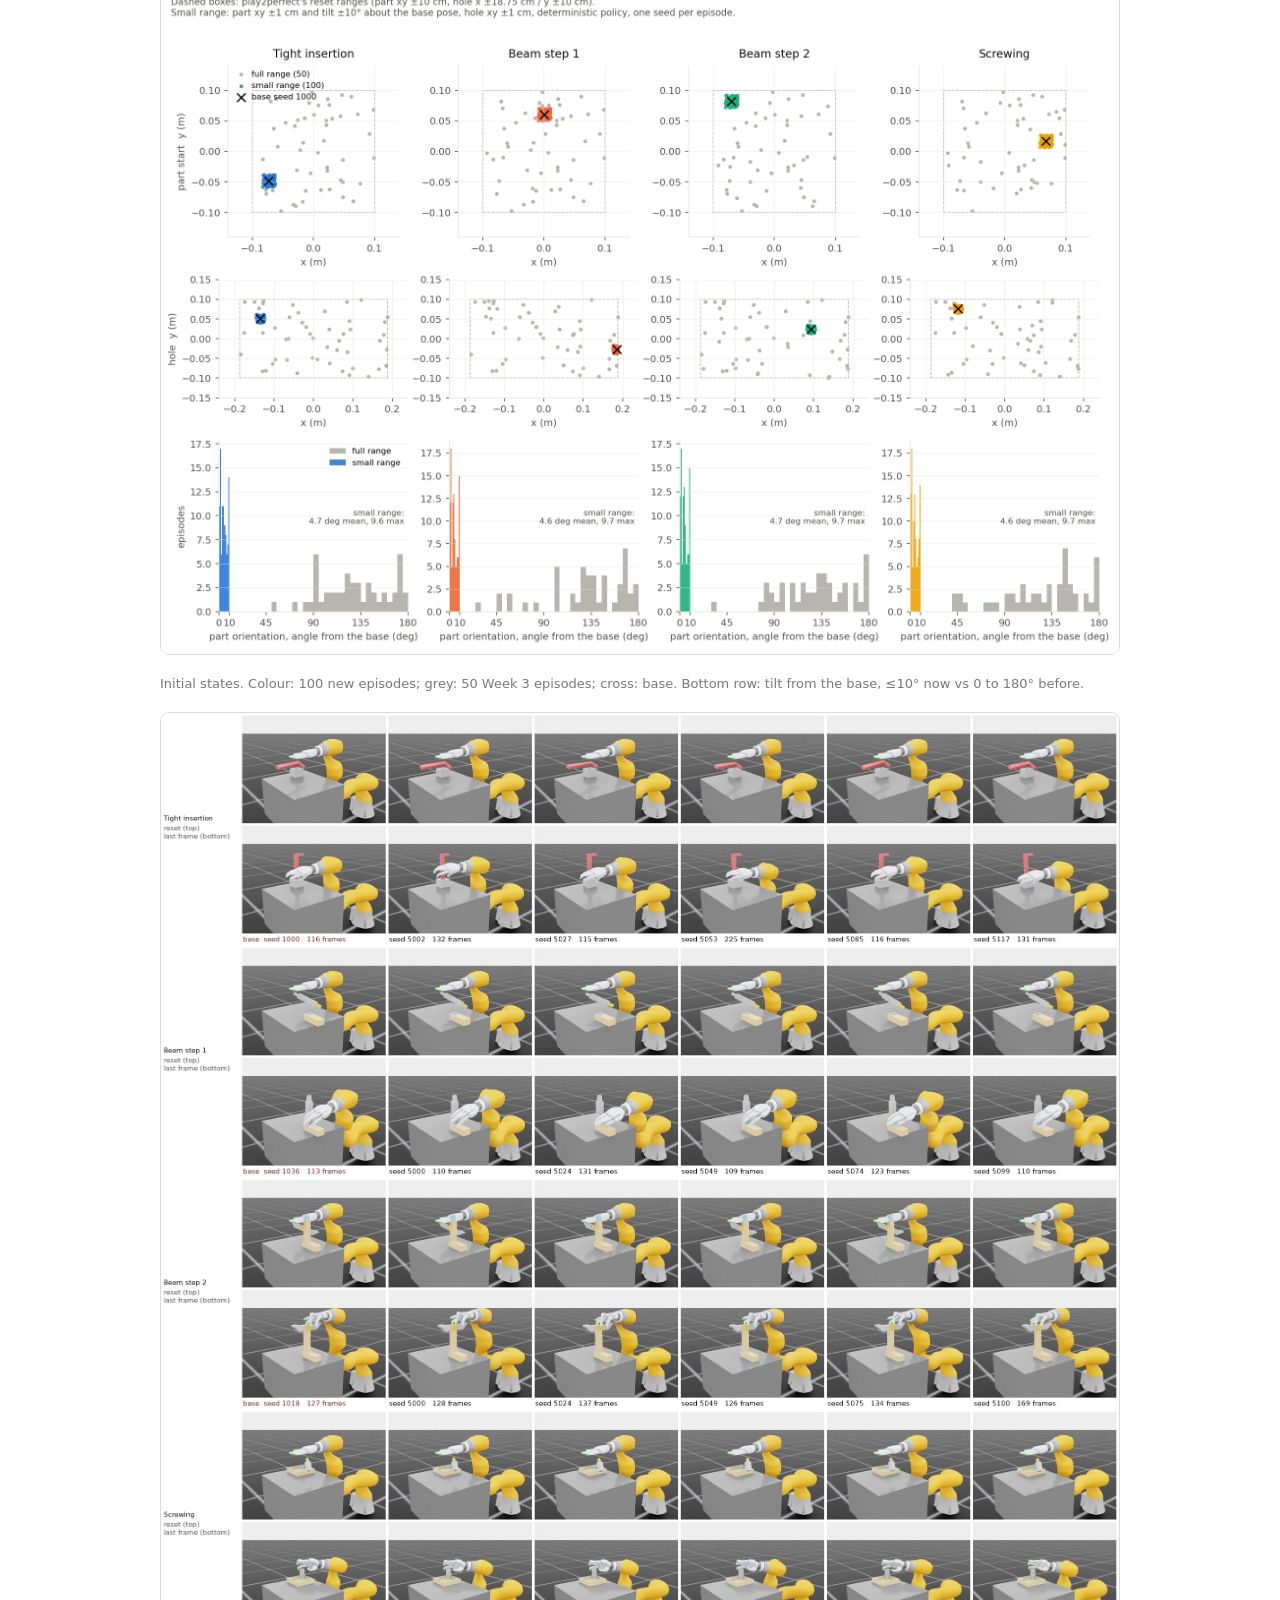
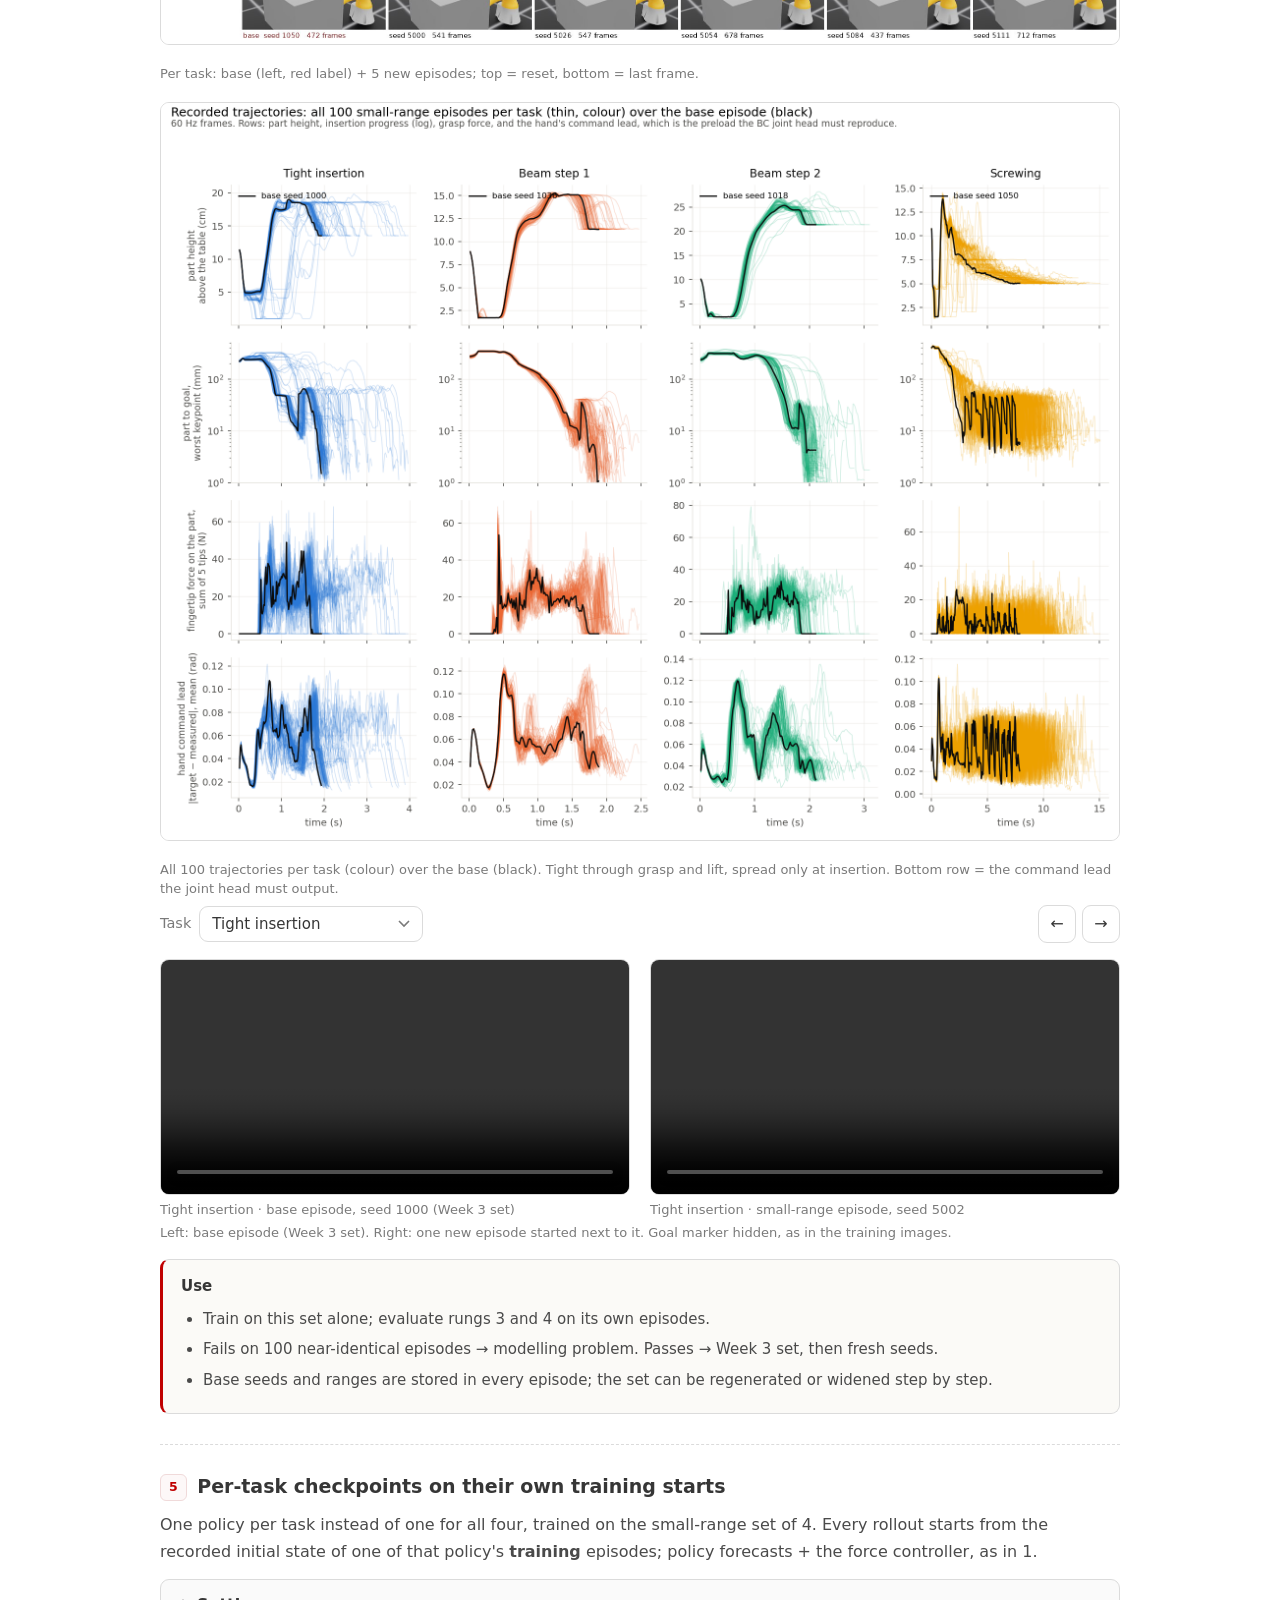
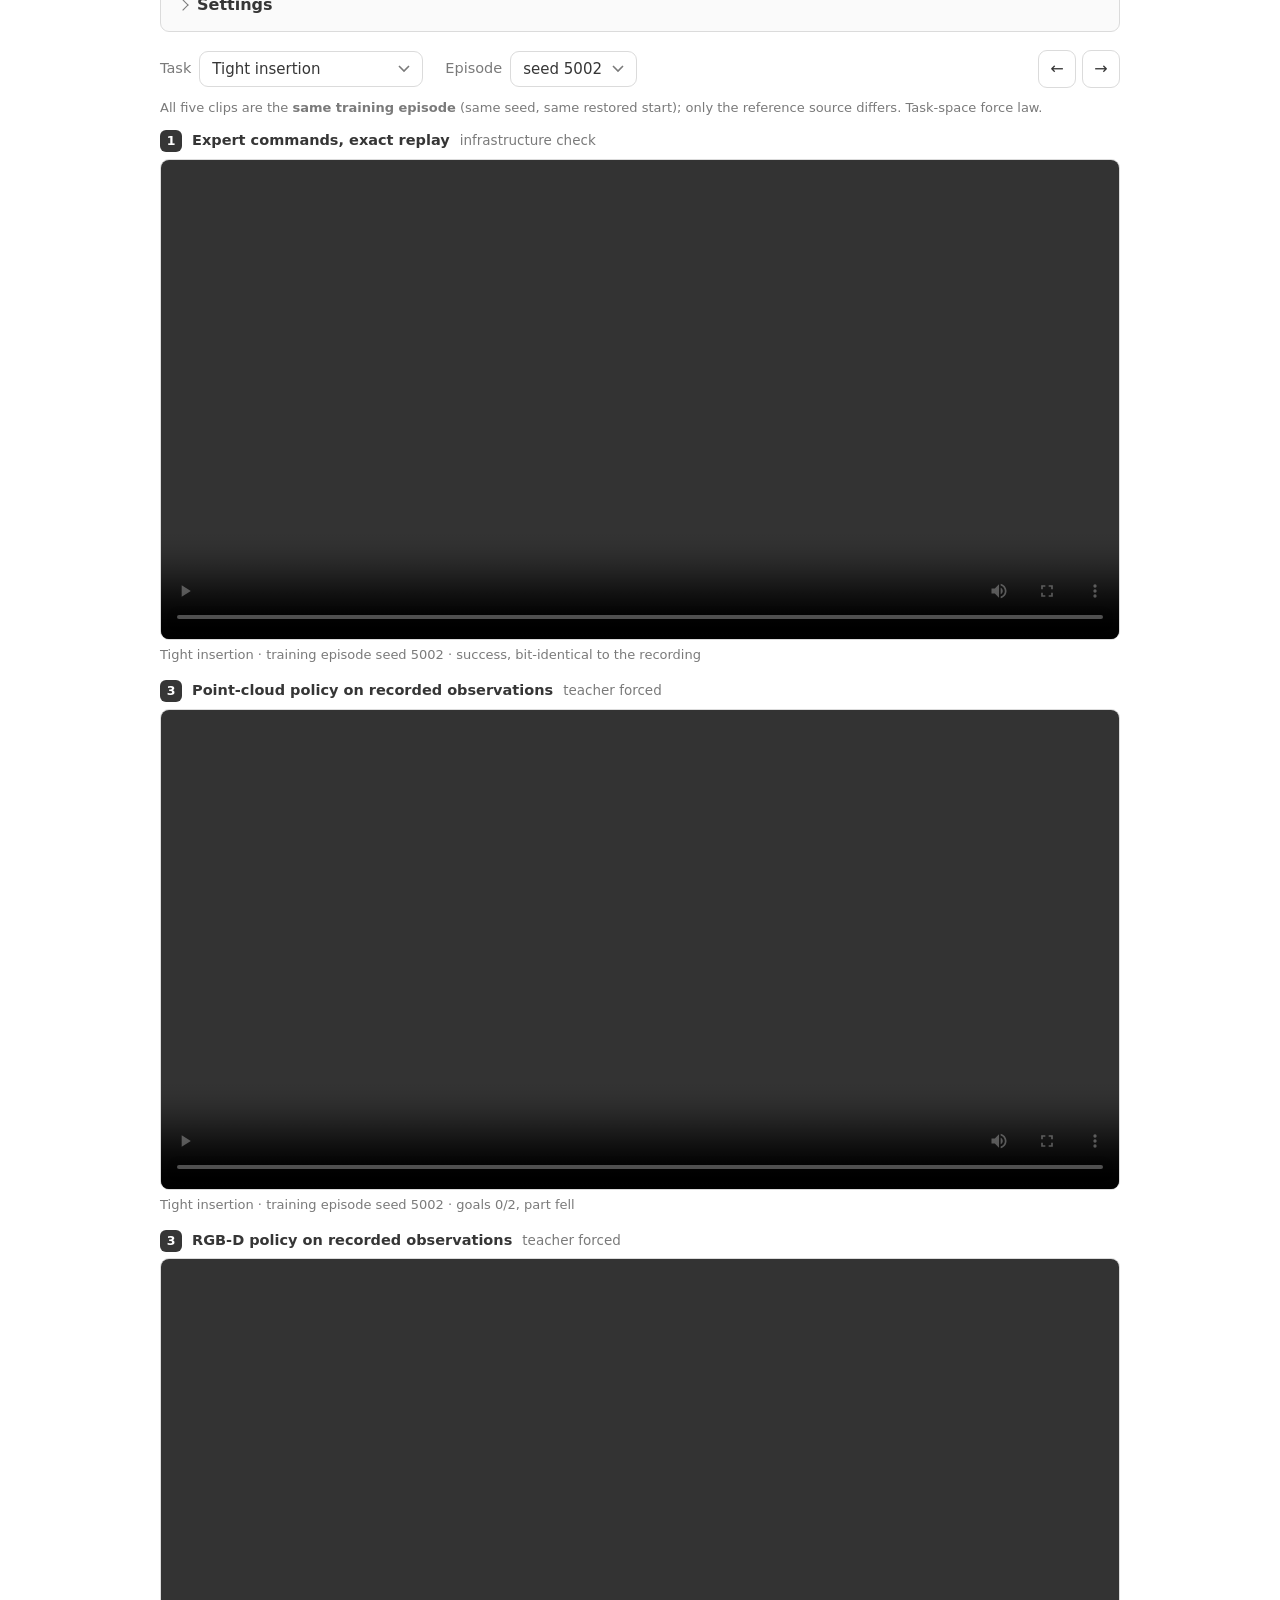
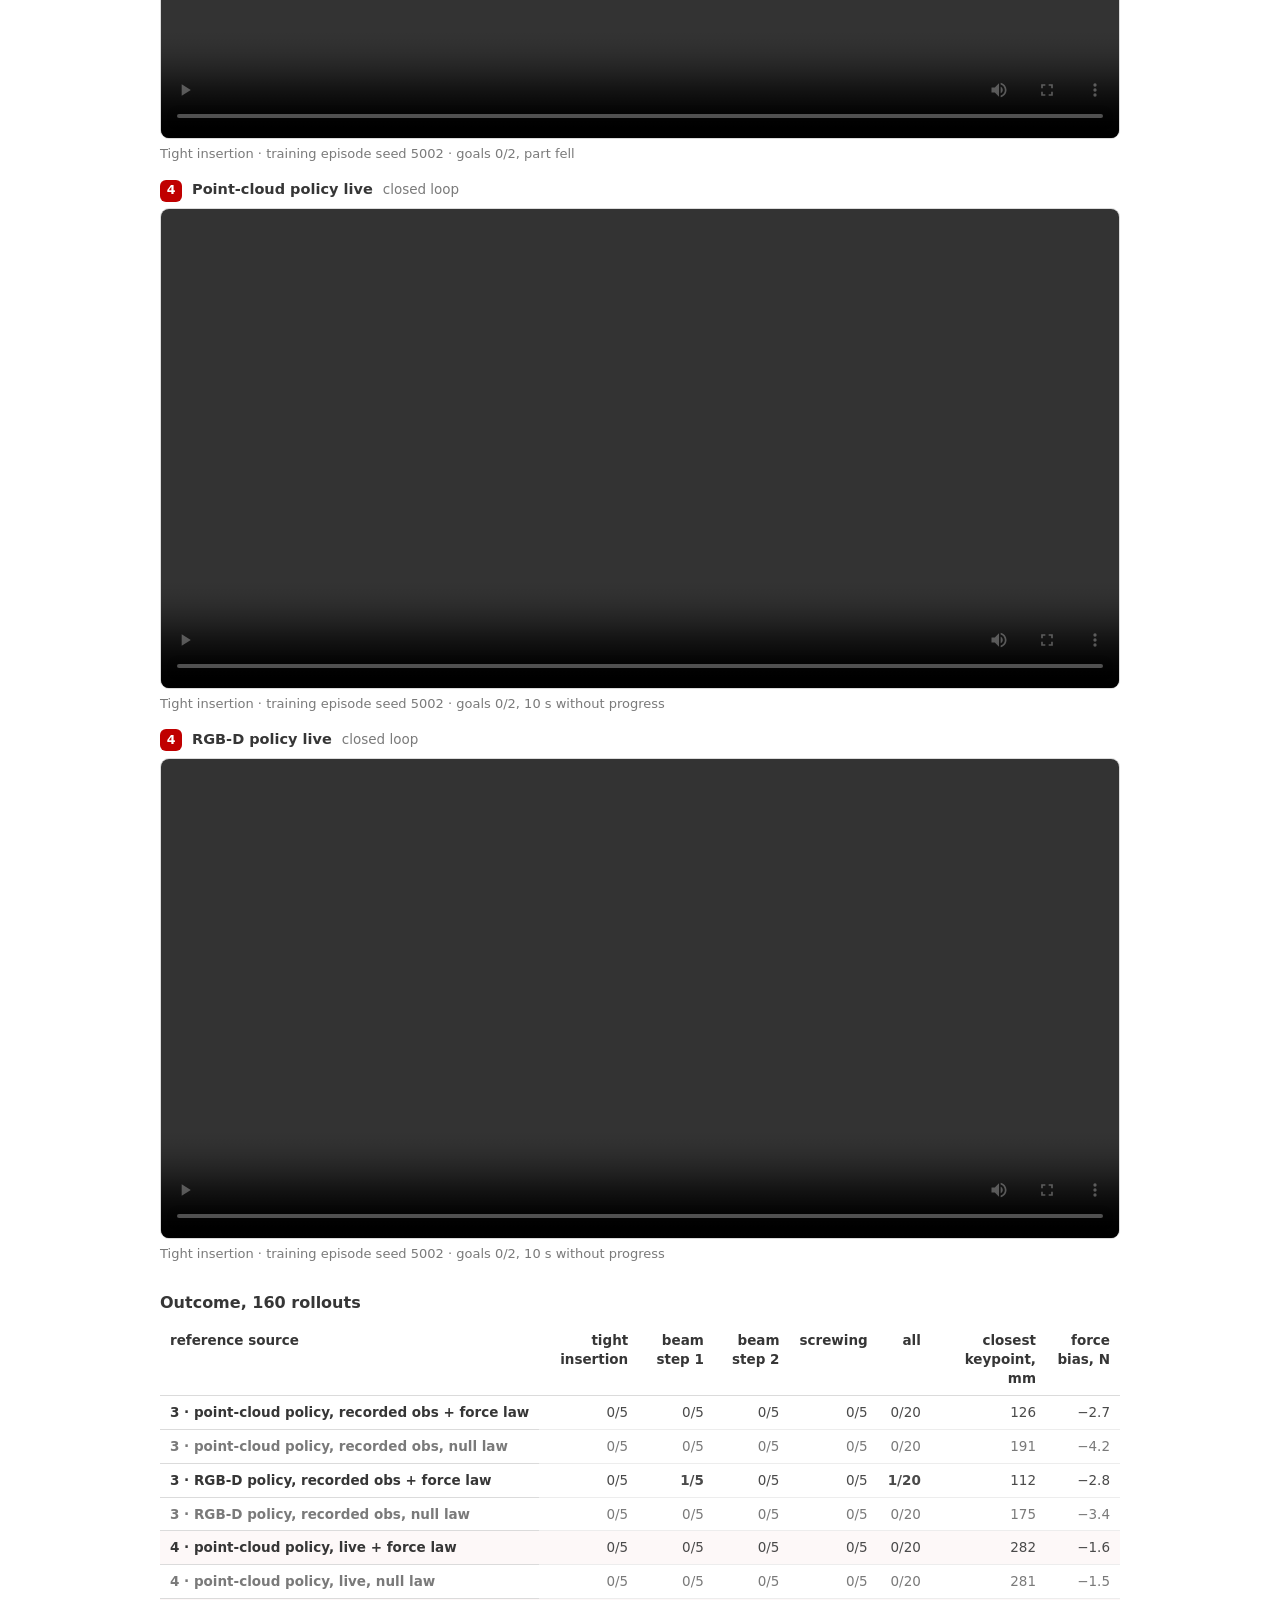
==== commit f93fccfb: "Weeks 4-5: section 5, per-task v2 checkpoints on their own training starts (160 rollouts) Point-clou" ====
--- a/updates.html
+++ b/updates.html
@@ -286,7 +286,7 @@
          replace the placeholder paragraph with notes. -->
 
     <article class="entry" id="week-4">
-      <div class="wk"><h2>Week 4</h2><span class="dt">Sep 21 &ndash; Sep 27, 2026</span></div>
+      <div class="wk"><h2>Weeks 4&ndash;5</h2><span class="dt">Sep 21 &ndash; Oct 4, 2026</span></div>
       <p class="note">Week 3 ended at 0 of 80 on fresh starts. This week every rollout is <b>in-domain</b>: it starts from the bit-identical
       initial state of one of the policy's own training episodes, so the recording is a frame-by-frame reference.</p>
       <ul class="brief">
@@ -294,6 +294,7 @@
         <li><b>2</b> Why the live rollout drifts: the forecast is mostly a copy of the velocity input.</li>
         <li><b>3</b> Actuation channel, position offset vs feedforward torque: not the bottleneck.</li>
         <li><b>4</b> A small-range dataset, 100 episodes per task next to one base episode, for overfitting first.</li>
+        <li><b>5</b> Per-task checkpoints (one policy per task, point cloud and RGB-D) on their own training starts: 0/80 live, 1/80 teacher forced.</li>
       </ul>
 
       <!-- ─────────────── 1: the in-domain ladder ─────────────── -->
@@ -568,6 +569,95 @@
             <li>Train on this set alone; evaluate rungs 3 and 4 on its own episodes.</li>
             <li>Fails on 100 near-identical episodes &rarr; modelling problem. Passes &rarr; Week 3 set, then fresh seeds.</li>
             <li>Base seeds and ranges are stored in every episode; the set can be regenerated or widened step by step.</li>
+          </ul>
+        </div>
+      </section>
+
+      <!-- ─────────────── 5: per-task v2 checkpoints, in-domain ─────────────── -->
+      <section class="result" id="w4-r5">
+        <h3><span class="rn">5</span>Per-task checkpoints on their own training starts</h3>
+        <p class="lead">One policy per task instead of one for all four, trained on the small-range set of 4. Every rollout starts from the
+        recorded initial state of one of that policy's <b>training</b> episodes; policy forecasts + the force controller, as in 1.</p>
+
+        <details class="settings">
+          <summary>Settings</summary>
+          <ul>
+            <li><b>Checkpoints</b>: 8 = 4 tasks &times; {point cloud, RGB-D}. EgoVerse HPT (16-block trunk, flow-matching head), 21k steps on that task's 90 training episodes; inputs and outputs as before (joint positions, EMA velocity, EMA force, contacts, 33 ms history; 16 future measured states, forces and contacts as changes from the current state). Offline on validation episodes they are slightly better than one policy for all tasks (hand 0.041&ndash;0.057 vs 0.045&ndash;0.057 rad).</li>
+            <li><b>Episodes</b>: 5 training episodes per task (seeds 5000&ndash;5117, evenly spaced through the train split), the recorded initial state restored exactly. 4 tasks &times; 5 &times; 2 visual inputs &times; 2 force laws &times; 2 input sources = <b>160 rollouts</b>.</li>
+            <li><b>Input sources</b>: <i>live</i> = the real closed loop; <i>recorded observations</i> = the policy is fed the recording's inputs at every state (teacher forcing), its forecasts executed live.</li>
+            <li><b>Sampling</b>: each forecast = mean of 128 samples &times; 5 Euler steps (~55 ms); noise seeded per episode.</li>
+            <li><b>Loop</b>: forecast every 2 states, linear interpolation, velocity feedforward, task-space force law (kp 0.3, ki 10, clip 0.12 rad) or the null law (position only); position-PD actuation. Visuals delayed 2 states to match the training recordings.</li>
+            <li><b>End</b>: success = all sub-goals + retract (env verdict); otherwise 10 s without progress, or the recording ends and the last reference is held 2 s (teacher forced).</li>
+          </ul>
+        </details>
+
+        <div class="picker" id="w4r5-pick" role="group" aria-label="Choose a task and a training episode">
+          <label>Task <select class="pk-task"></select></label>
+          <label>Episode <select class="pk-seed"></select></label>
+          <span class="pick-nav"><button type="button" class="pk-prev" aria-label="Previous episode">&larr;</button><button type="button" class="pk-next" aria-label="Next episode">&rarr;</button></span>
+        </div>
+        <p class="tnote" style="margin-top:-6px">All five clips are the <b>same training episode</b> (same seed, same restored start); only the reference source differs. Task-space force law.</p>
+        <div class="stack">
+          <figure>
+            <p class="lbl"><span class="k">1</span>Expert commands, exact replay <span class="sub">infrastructure check</span></p>
+            <video class="pk-video-1" controls preload="metadata" playsinline></video><figcaption class="pk-cap-1"></figcaption>
+          </figure>
+          <figure>
+            <p class="lbl"><span class="k">3</span>Point-cloud policy on recorded observations <span class="sub">teacher forced</span></p>
+            <video class="pk-video-2" controls preload="metadata" playsinline></video><figcaption class="pk-cap-2"></figcaption>
+          </figure>
+          <figure>
+            <p class="lbl"><span class="k">3</span>RGB-D policy on recorded observations <span class="sub">teacher forced</span></p>
+            <video class="pk-video-3" controls preload="metadata" playsinline></video><figcaption class="pk-cap-3"></figcaption>
+          </figure>
+          <figure>
+            <p class="lbl"><span class="k b">4</span>Point-cloud policy live <span class="sub">closed loop</span></p>
+            <video class="pk-video-4" controls preload="metadata" playsinline></video><figcaption class="pk-cap-4"></figcaption>
+          </figure>
+          <figure>
+            <p class="lbl"><span class="k b">4</span>RGB-D policy live <span class="sub">closed loop</span></p>
+            <video class="pk-video-5" controls preload="metadata" playsinline></video><figcaption class="pk-cap-5"></figcaption>
+          </figure>
+        </div>
+
+        <h4>Outcome, 160 rollouts</h4>
+        <div class="tblwrap"><table class="res">
+          <thead><tr><th>reference source</th><th>tight insertion</th><th>beam step 1</th><th>beam step 2</th><th>screwing</th><th>all</th><th>closest keypoint, mm</th><th>force bias, N</th></tr></thead>
+          <tbody>
+            <tr><th scope="row">3 &middot; point-cloud policy, recorded obs + force law</th><td>0/5</td><td>0/5</td><td>0/5</td><td>0/5</td><td>0/20</td><td>126</td><td>&minus;2.7</td></tr>
+            <tr class="dim"><th scope="row">3 &middot; point-cloud policy, recorded obs, null law</th><td>0/5</td><td>0/5</td><td>0/5</td><td>0/5</td><td>0/20</td><td>191</td><td>&minus;4.2</td></tr>
+            <tr><th scope="row">3 &middot; RGB-D policy, recorded obs + force law</th><td>0/5</td><td><b>1/5</b></td><td>0/5</td><td>0/5</td><td><b>1/20</b></td><td>112</td><td>&minus;2.8</td></tr>
+            <tr class="dim"><th scope="row">3 &middot; RGB-D policy, recorded obs, null law</th><td>0/5</td><td>0/5</td><td>0/5</td><td>0/5</td><td>0/20</td><td>175</td><td>&minus;3.4</td></tr>
+            <tr class="hi"><th scope="row">4 &middot; point-cloud policy, live + force law</th><td>0/5</td><td>0/5</td><td>0/5</td><td>0/5</td><td>0/20</td><td>282</td><td>&minus;1.6</td></tr>
+            <tr class="dim"><th scope="row">4 &middot; point-cloud policy, live, null law</th><td>0/5</td><td>0/5</td><td>0/5</td><td>0/5</td><td>0/20</td><td>281</td><td>&minus;1.5</td></tr>
+            <tr class="hi"><th scope="row">4 &middot; RGB-D policy, live + force law</th><td>0/5</td><td>0/5</td><td>0/5</td><td>0/5</td><td>0/20</td><td>277</td><td>&minus;1.8</td></tr>
+            <tr class="dim"><th scope="row">4 &middot; RGB-D policy, live, null law</th><td>0/5</td><td>0/5</td><td>0/5</td><td>0/5</td><td>0/20</td><td>282</td><td>&minus;1.6</td></tr>
+          </tbody>
+        </table></div>
+        <p class="tnote">Successes per task over 5 training episodes. Closest keypoint and force bias (worst fingertip, measured minus target while engaged): means over the 20 episodes of a row. Rung 1 (expert commands, exact replay) on the same 20 starts: 20/20. The one success: beam step 1, seed 5024, both sub-goals + retract in 2.5 s (the recording took 2.2 s); the part stayed within 33 mm of its recorded path.</p>
+
+        <h4>Departure from the recording</h4>
+        <div class="tblwrap"><table class="res">
+          <thead><tr><th>reference source</th><th>worst arm joint error, rad</th><th>worst hand joint error, rad</th><th>hand &gt; 0.2 rad off at frame</th><th>part &gt; 10 mm off at frame</th><th>hand forecast error at 33 / 267 ms, rad</th></tr></thead>
+          <tbody>
+            <tr><th scope="row">3 &middot; policy, recorded obs</th><td>0.02 to 0.08</td><td>0.28 to 0.43</td><td>31 to 48</td><td>24 to 38</td><td>0.015 / 0.09 to 0.10 <span class="sub">no motion 0.12 to 0.22</span></td></tr>
+            <tr class="hi"><th scope="row">4 &middot; policy, live</th><td>0.11 to 1.8</td><td>1.6 to 2.0</td><td>4 to 16</td><td>24 to 36</td><td>0.27 to 0.41 / 0.29 to 0.41 <span class="sub">worse than no motion</span></td></tr>
+          </tbody>
+        </table></div>
+        <p class="tnote">Ranges across the four tasks, point cloud and RGB-D, task-space law; frames at 60 Hz; medians over episodes for the frame columns. Forecast error = mean |predicted &minus; recorded| of the hand joints.</p>
+
+        <figure class="stack" style="margin-top:18px">
+          <img src="assets/updates/week5/v2pt/departure_v2pt.png" alt="Part distance from its recorded path over time, four tasks, for the teacher-forced and live point-cloud and RGB-D per-task policies" style="display:block;width:100%;height:auto;border:1px solid var(--rule2);border-radius:9px;background:#fff">
+          <figcaption>Part distance from the recorded path, median over the 5 training episodes (band: min&ndash;max), task-space law. Teacher forced (blue) keeps the part near the path on beam step 1 and until the grasp elsewhere; live (orange) pushes it away within 0.5&ndash;1 s.</figcaption>
+        </figure>
+
+        <div class="callout">
+          <p><b>What the per-task policies change</b></p>
+          <ul style="margin:0">
+            <li><b>Nothing live</b>: 0/80. The hand is &gt; 0.2 rad off the recording within 4&ndash;16 frames, the part never gets closer to its goal than at reset (4 mm on average, 47 mm at best), and the part is knocked off its path at 0.4&ndash;0.6 s.</li>
+            <li><b>Teacher forced, marginally</b>: first success of any learned policy in the ladder (RGB-D, beam step 1, 1/5). Beam step 1 is the task where the part stays near its path (36 mm worst); on the others the part is still lost at the grasp.</li>
+            <li><b>Same failure modes as one policy for all tasks</b>: forecast accuracy teacher forced is unchanged (hand 0.015 rad at 33 ms), so splitting by task removes no bottleneck. Measured-state references still carry no squeeze, and the velocity/history inputs still dominate the live forecast.</li>
+            <li><b>Next</b>: predict the expert's commands (<code>joint_target</code>), deploy them with hold interpolation, no velocity lead and a much weaker force law; drop or corrupt the velocity and history inputs.</li>
           </ul>
         </div>
       </section>
@@ -787,6 +877,37 @@
               + "  ·  top: force as a position offset, bottom: the same force as joint torque.";
           });
         })();
+        /* weeks 4-5, 5: per-task v2 checkpoints, same training episode across rungs; task + episode pickers */
+        (function(){
+          const root = document.getElementById("w4r5-pick"), r = root.parentElement;
+          const selT = root.querySelector(".pk-task"), selS = root.querySelector(".pk-seed");
+          const vids = [1, 2, 3, 4, 5].map(k => r.querySelector(".pk-video-" + k)), caps = [1, 2, 3, 4, 5].map(k => r.querySelector(".pk-cap-" + k));
+          const C = ["oraclecmd_null", "pointcloud_task_space_recobs", "rgbd_task_space_recobs", "pointcloud_task_space", "rgbd_task_space"];
+          const T = [{id:"tight_insertion", label:"Tight insertion"},{id:"beam_assembly_step1", label:"Beam assembly, step 1"},{id:"beam_assembly_step2", label:"Beam assembly, step 2"},{id:"screwing", label:"Screwing"}];
+          /* per episode: the env verdict of the four policy rungs (goals reached, why it ended); rung 1 always succeeds */
+          const R = {"beam_assembly_step1":{"5001":["0/2, frame_cap","0/2, frame_cap","0/2, timeout","0/2, timeout"],"5024":["0/2, frame_cap","success","0/2, timeout","0/2, timeout"],"5048":["0/2, frame_cap","0/2, frame_cap","0/2, timeout","0/2, timeout"],"5073":["0/2, frame_cap","0/2, frame_cap","0/2, timeout","0/2, timeout"],"5099":["0/2, frame_cap","0/2, frame_cap","0/2, timeout","0/2, timeout"]},"beam_assembly_step2":{"5001":["0/2, frame_cap","0/2, frame_cap","0/2, timeout","0/2, timeout"],"5025":["0/2, frame_cap","0/2, frame_cap","0/2, timeout","0/2, timeout"],"5050":["0/2, frame_cap","0/2, frame_cap","0/2, timeout","0/2, timeout"],"5077":["0/2, frame_cap","0/2, frame_cap","0/2, timeout","0/2, timeout"],"5100":["0/2, frame_cap","0/2, frame_cap","0/2, timeout","0/2, timeout"]},"screwing":{"5000":["0/10, timeout","0/10, timeout","0/10, timeout","0/10, timeout"],"5025":["0/10, timeout","0/10, timeout","0/10, timeout","0/10, timeout"],"5049":["0/10, timeout","0/10, timeout","0/10, timeout","0/10, timeout"],"5084":["0/10, frame_cap","0/10, frame_cap","0/10, timeout","0/10, timeout"],"5111":["0/10, timeout","0/10, timeout","0/10, timeout","0/10, timeout"]},"tight_insertion":{"5002":["0/2, fall","0/2, fall","0/2, timeout","0/2, timeout"],"5030":["0/2, frame_cap","0/2, fall","0/2, timeout","0/2, timeout"],"5055":["0/2, frame_cap","0/2, frame_cap","0/2, timeout","0/2, timeout"],"5086":["0/2, frame_cap","0/2, fall","0/2, timeout","0/2, timeout"],"5117":["0/2, frame_cap","0/2, frame_cap","0/2, timeout","0/2, timeout"]}};
+          const END = {frame_cap: "reference held after the recording ended, no verdict", timeout: "10 s without progress", fall: "part fell"};
+          T.forEach((t, i) => selT.add(new Option(t.label, i)));
+          function fillSeeds(){
+            const seeds = Object.keys(R[T[Number(selT.value)].id]);
+            selS.innerHTML = ""; seeds.forEach(s => selS.add(new Option("seed " + s, s)));
+          }
+          function show(){
+            const t = T[Number(selT.value)], s = selS.value, res = ["replay"].concat(R[t.id][s]);
+            vids.forEach((v, i) => {
+              v.pause(); v.src = "assets/updates/week5/v2pt/clips/" + t.id + "_seed" + s + "_" + C[i] + ".mp4"; v.load();
+              const [g, why] = res[i].split(", ");
+              caps[i].textContent = t.label + "  ·  training episode seed " + s + "  ·  " +
+                (res[i] === "replay" ? "success, bit-identical to the recording" : why ? "goals " + g + ", " + (END[why] || why) : "SUCCESS, all sub-goals + retract");
+            });
+          }
+          selT.addEventListener("change", () => { fillSeeds(); show(); });
+          selS.addEventListener("change", show);
+          const step = d => { const n = selS.options.length; selS.selectedIndex = (selS.selectedIndex + n + d) % n; show(); };
+          root.querySelector(".pk-prev").addEventListener("click", () => step(-1));
+          root.querySelector(".pk-next").addEventListener("click", () => step(1));
+          fillSeeds(); show();
+        })();
         /* week 3, result 1: overlay video + time-series plot, four tasks */
         (function(){
           const r1 = document.getElementById("w3-r1");
@@ -854,11 +975,12 @@
 /* ── side navigation with scroll spy: weeks, and the results within them ── */
 (function(){
   const NAV = [
-    ["week-4", "Week 4", 1],
+    ["week-4", "Weeks 4–5", 1],
       ["w4-r1", "1 · In-domain ladder"],
       ["w4-r2", "2 · Why live drifts"],
       ["w4-r3", "3 · Actuation channel"],
       ["w4-r4", "4 · Small-range set"],
+      ["w4-r5", "5 · Per-task checkpoints"],
     ["week-3", "Week 3", 1],
       ["w3-r1", "1 · Offline prediction"],
       ["w3-r2", "2 · Closed loop"],
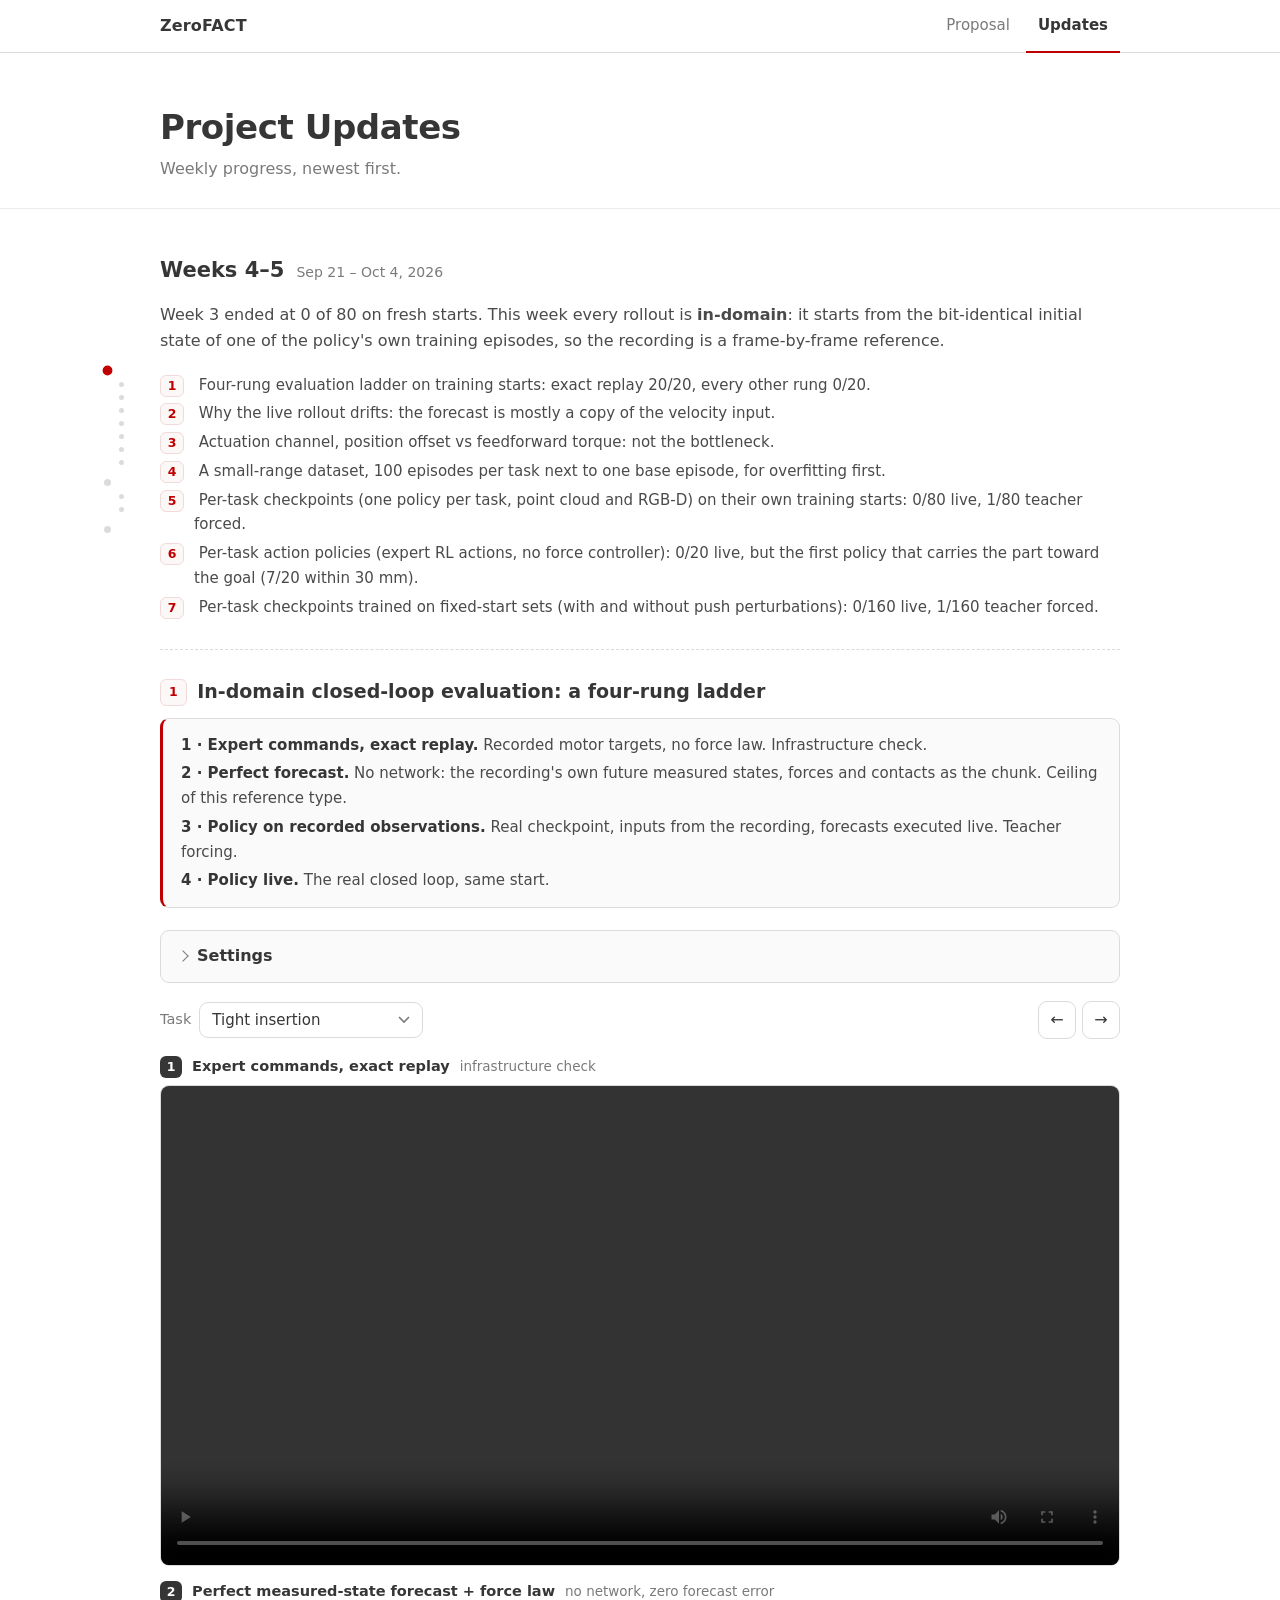
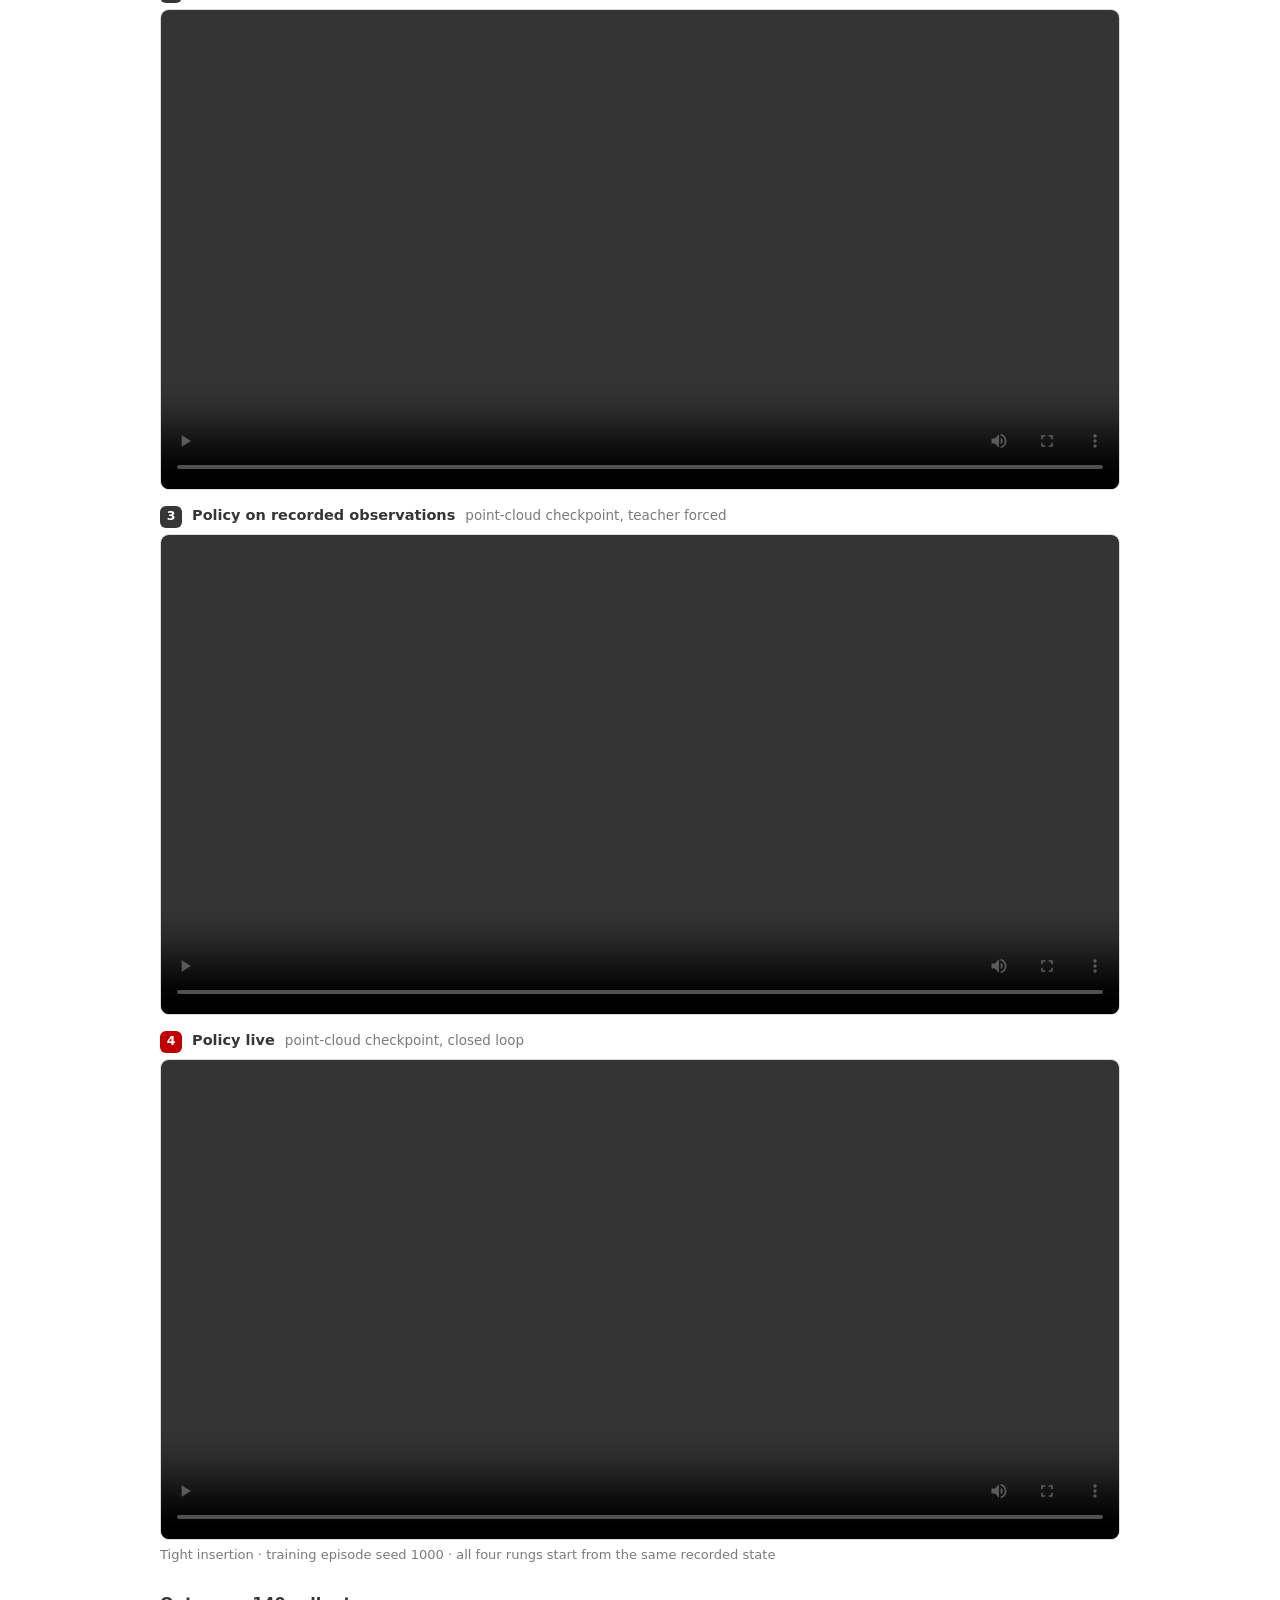
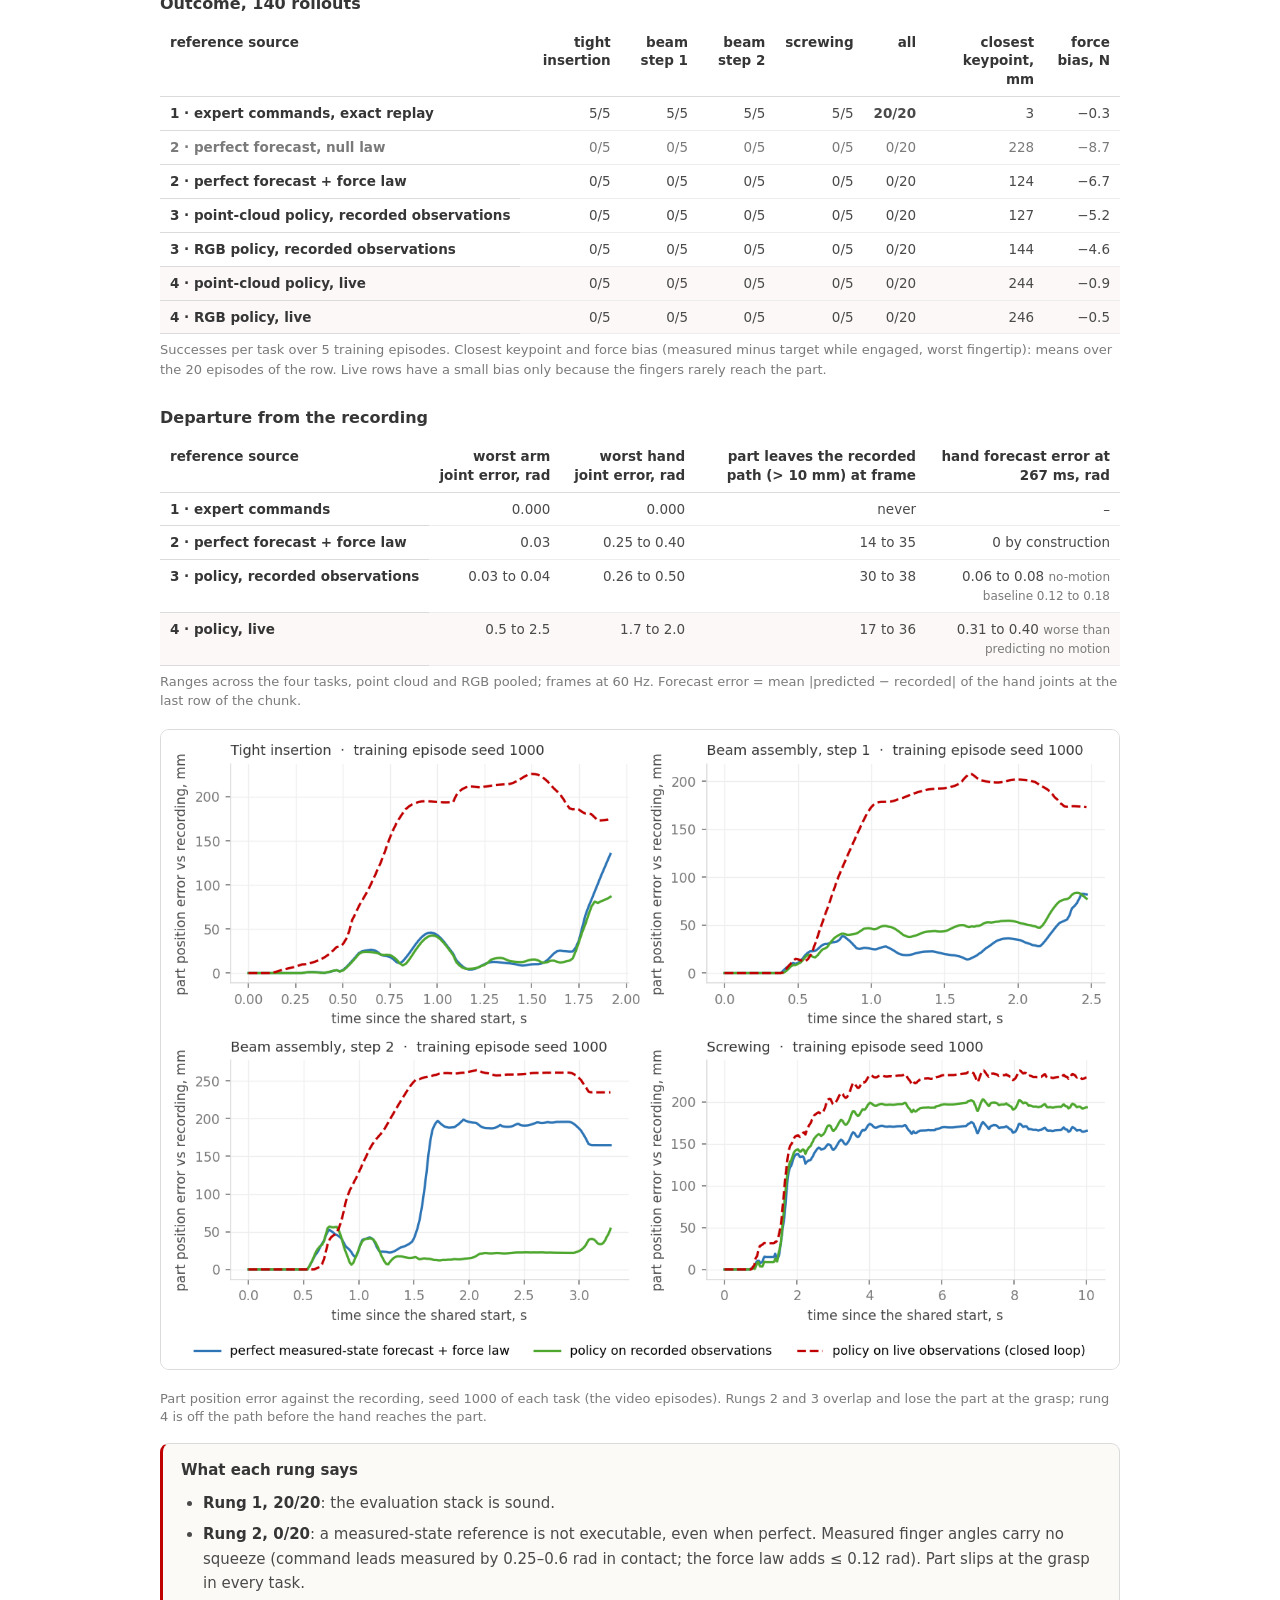
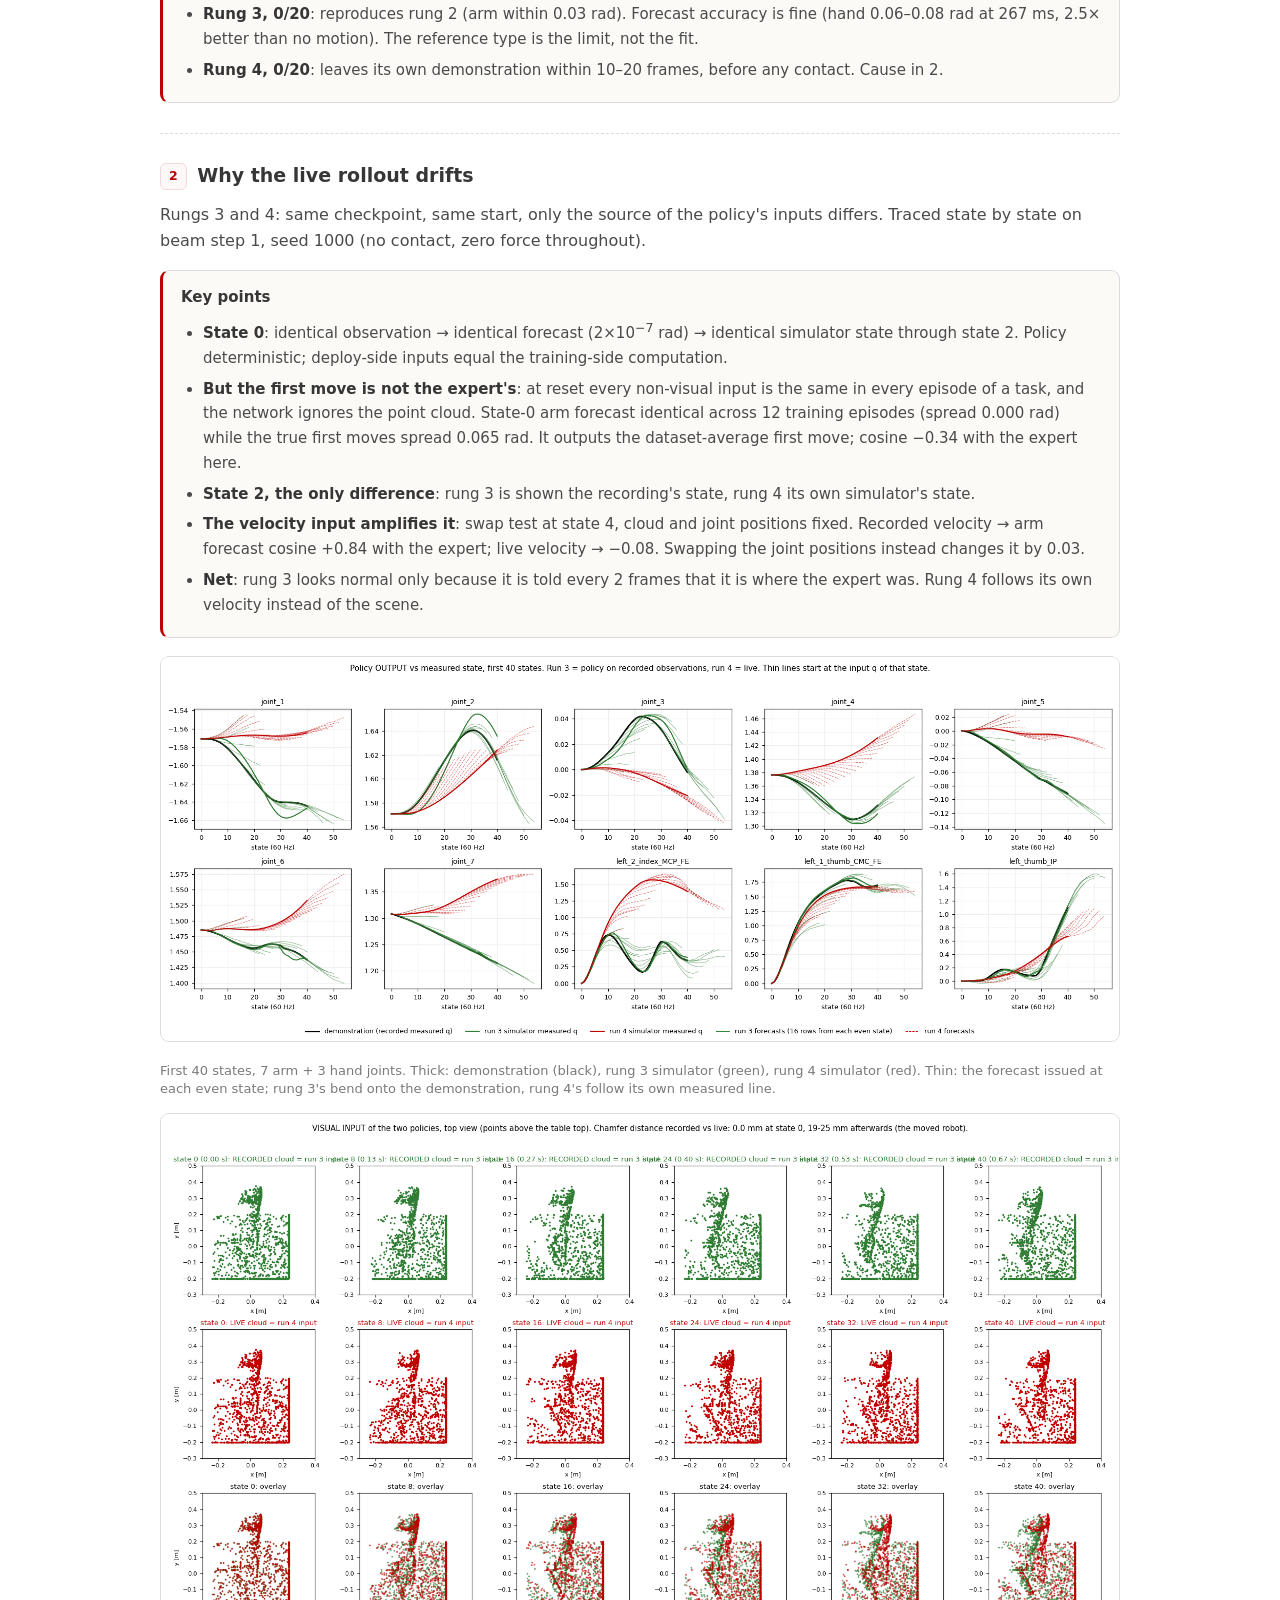
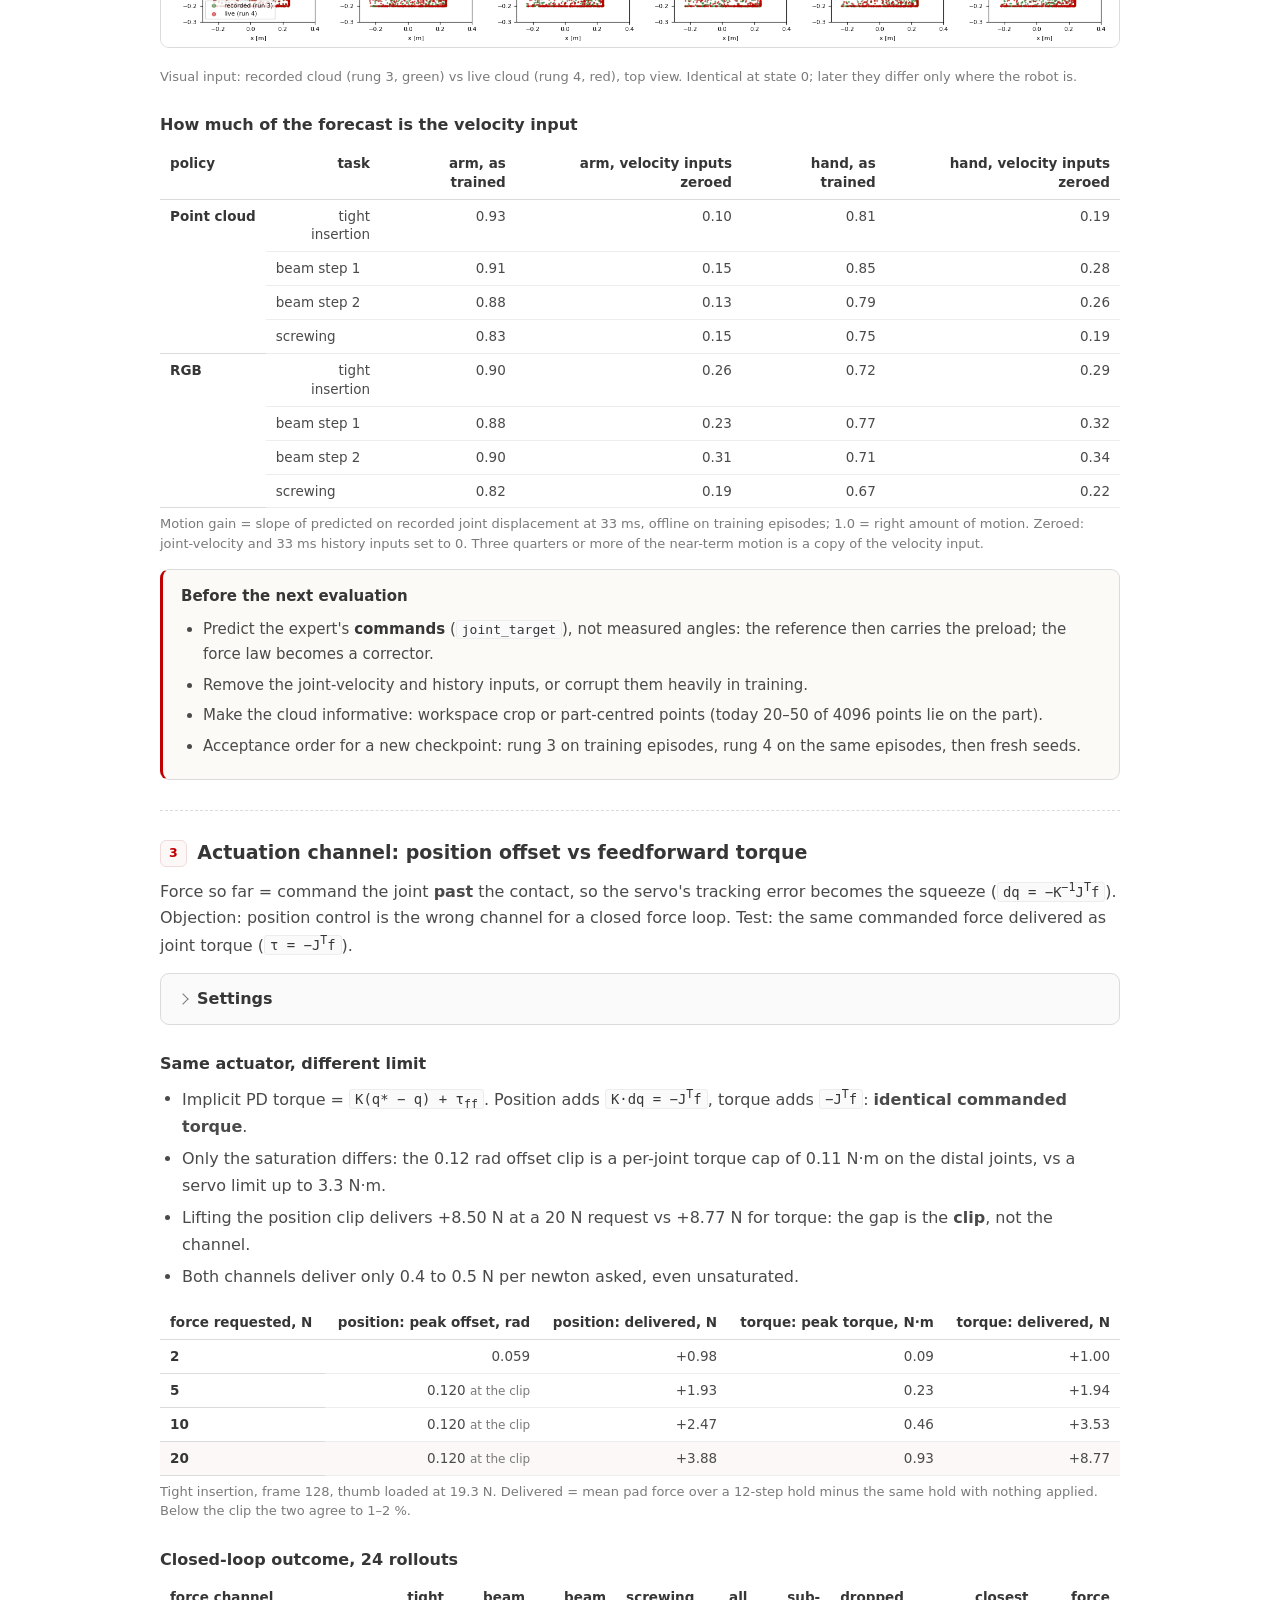
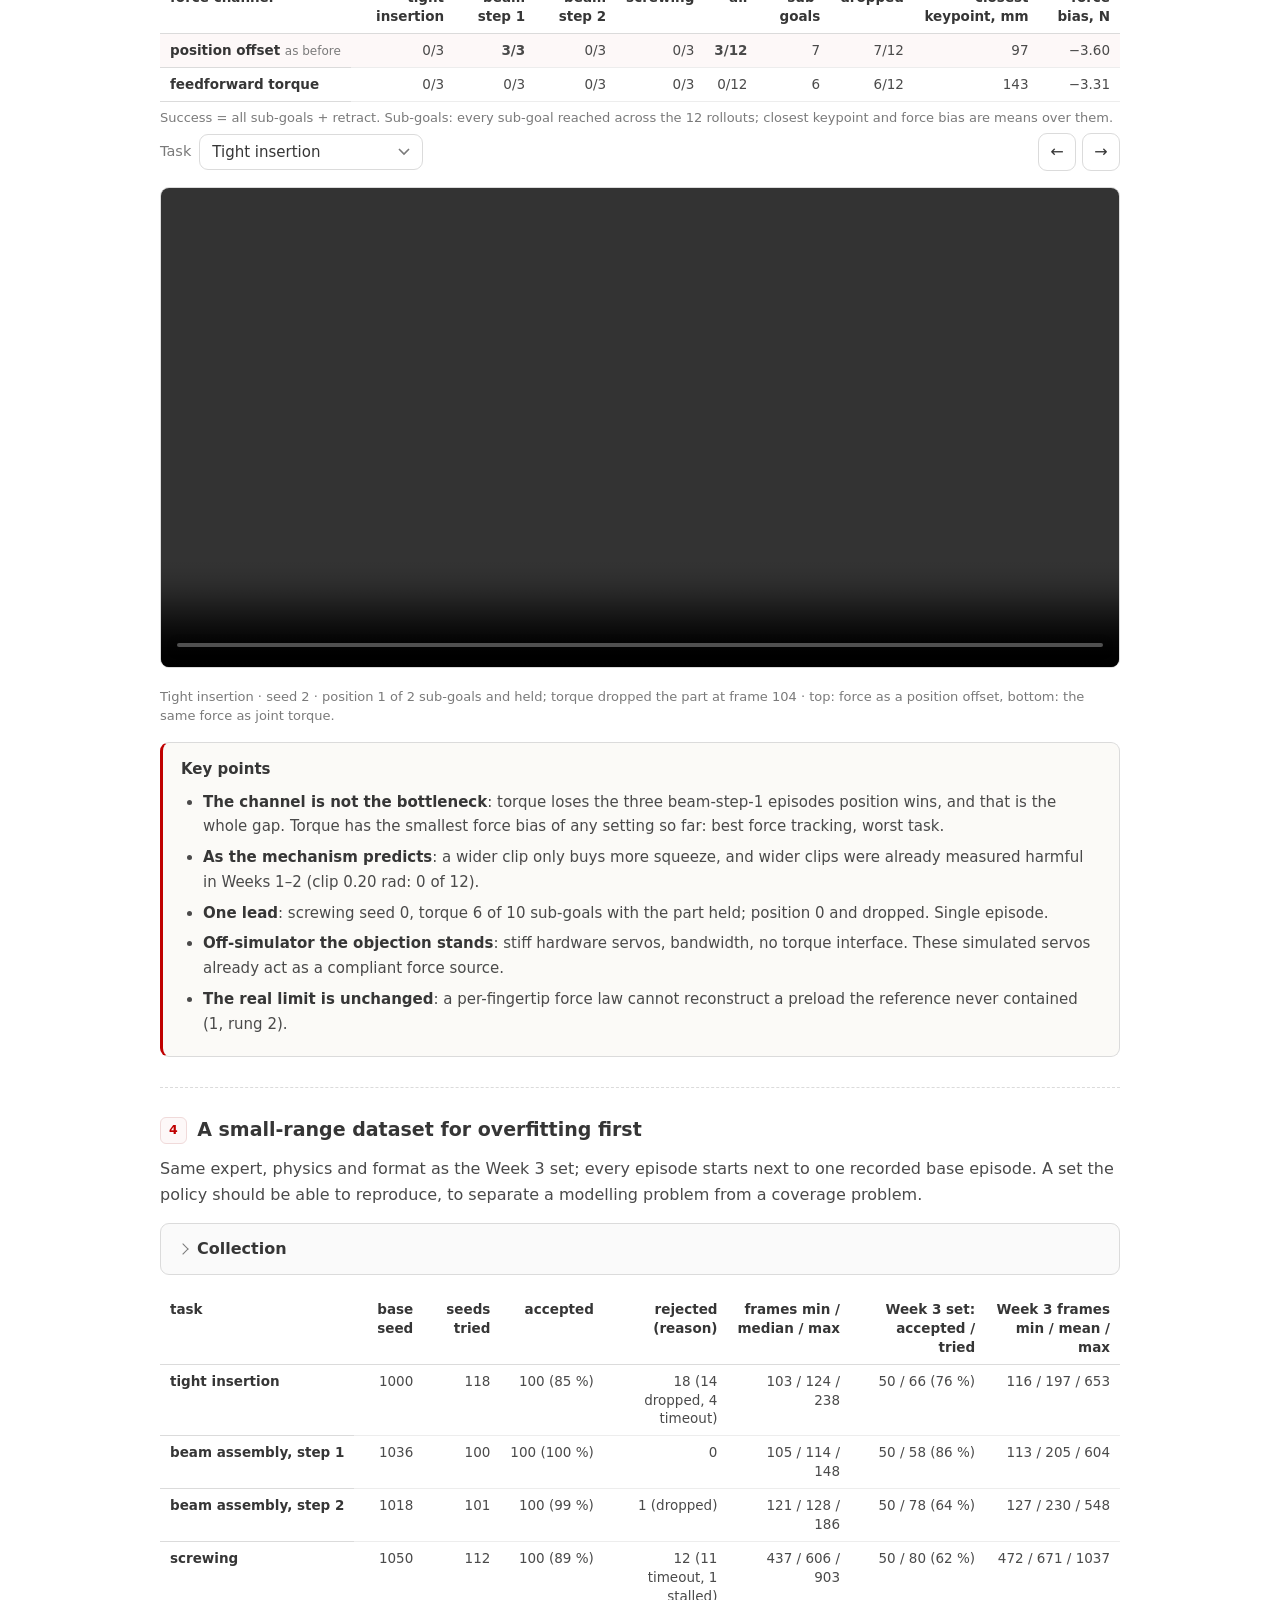
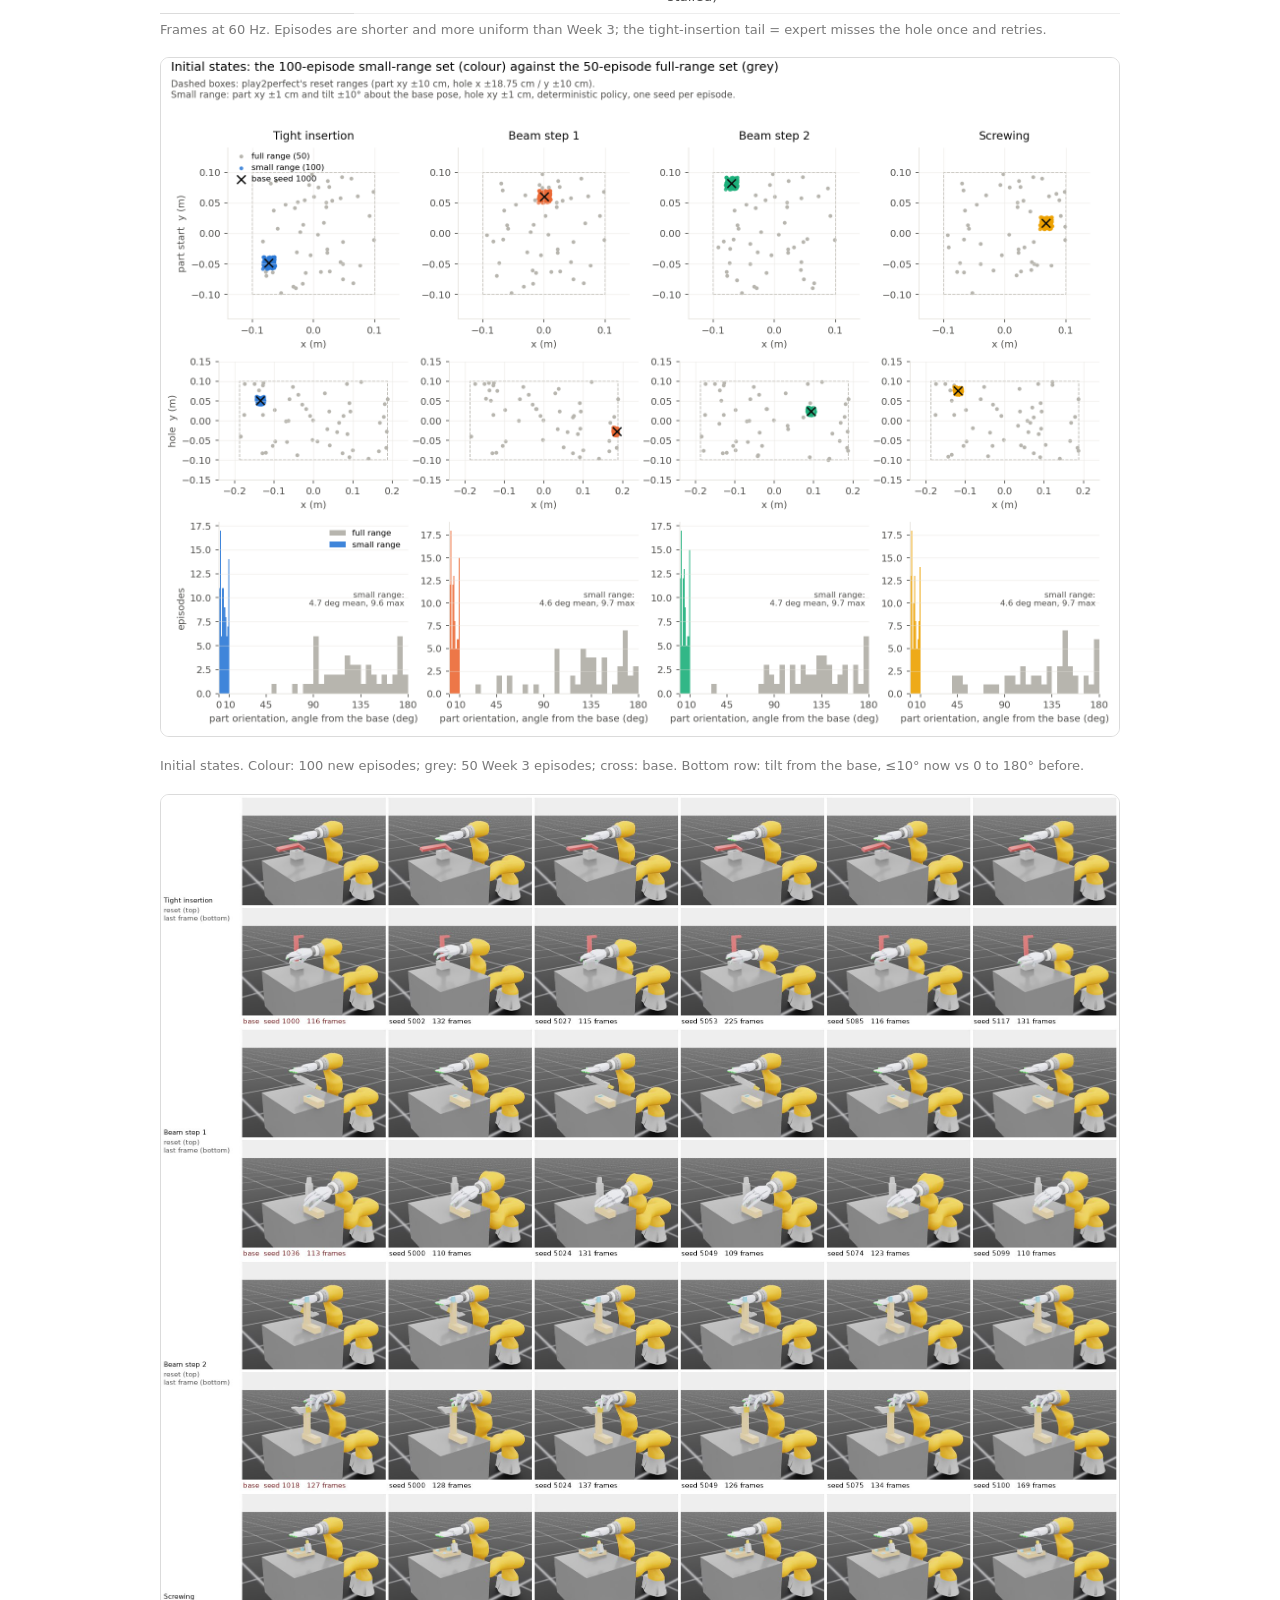
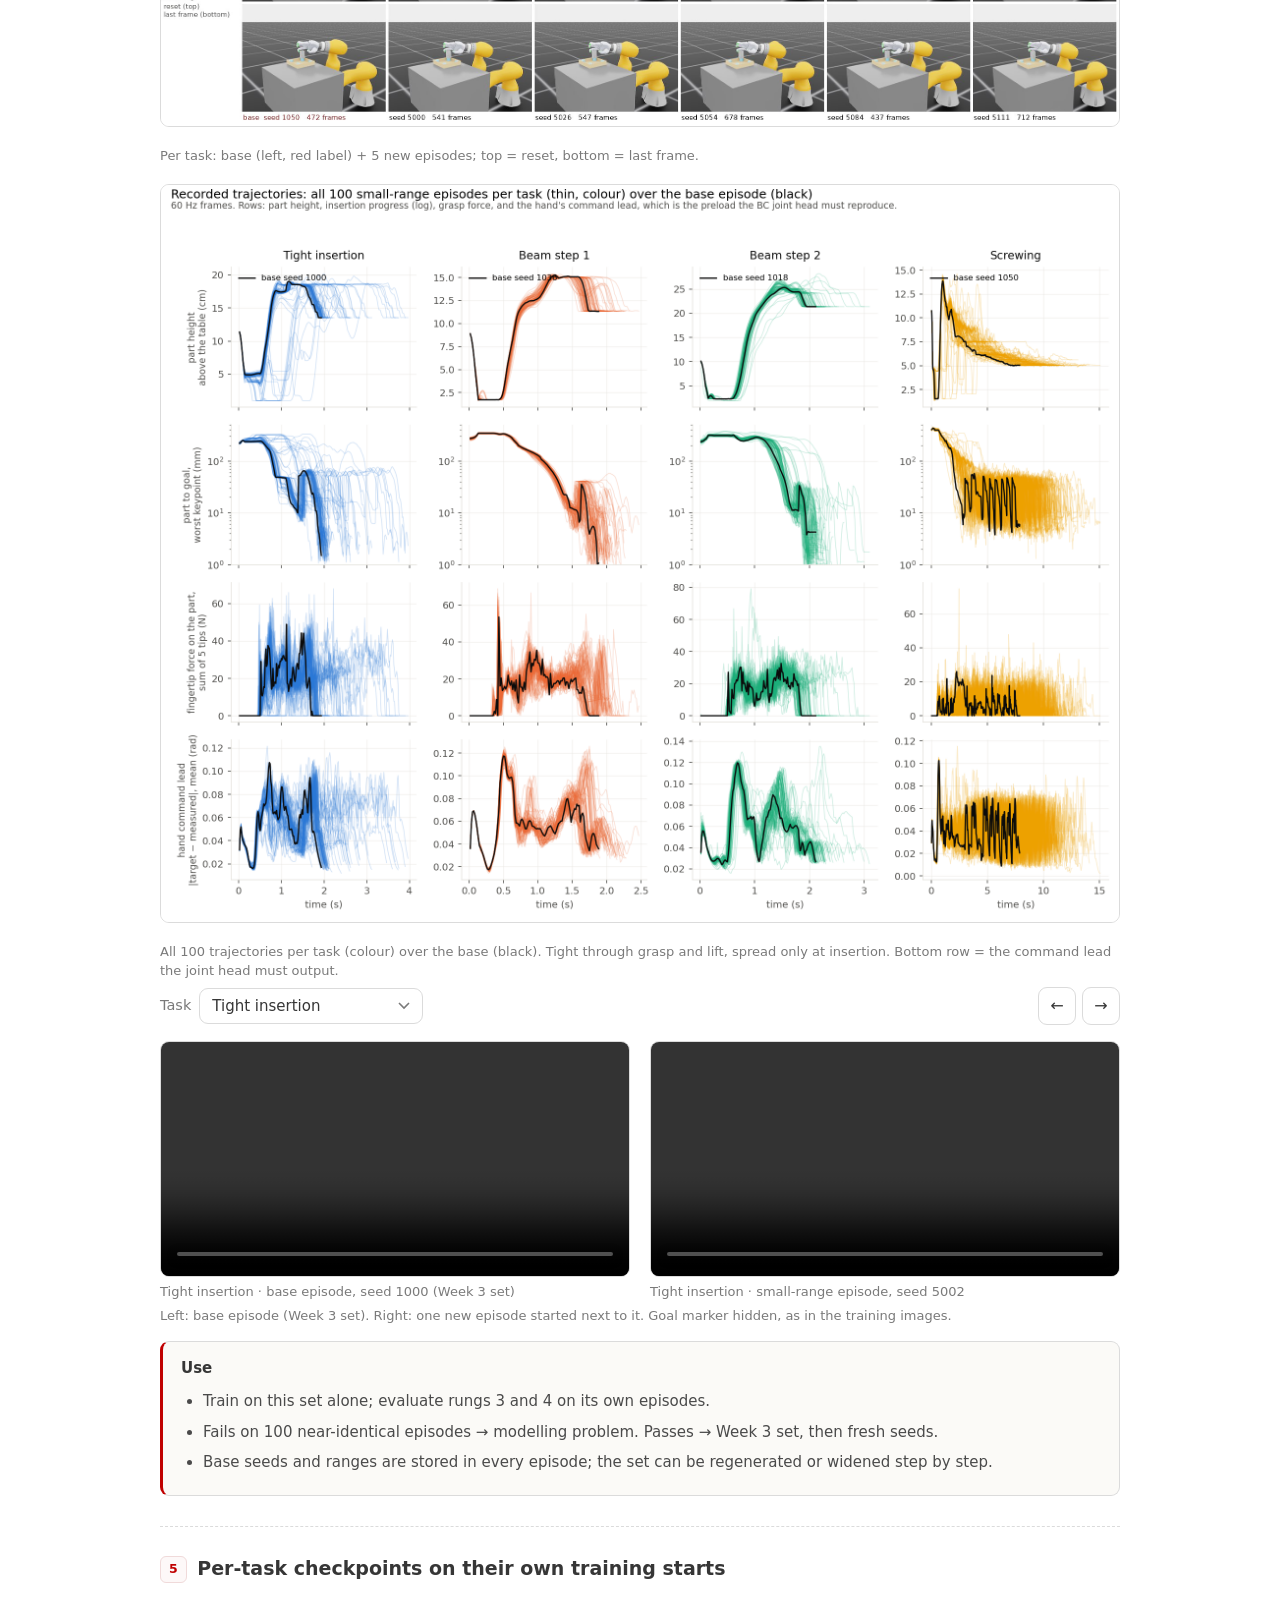
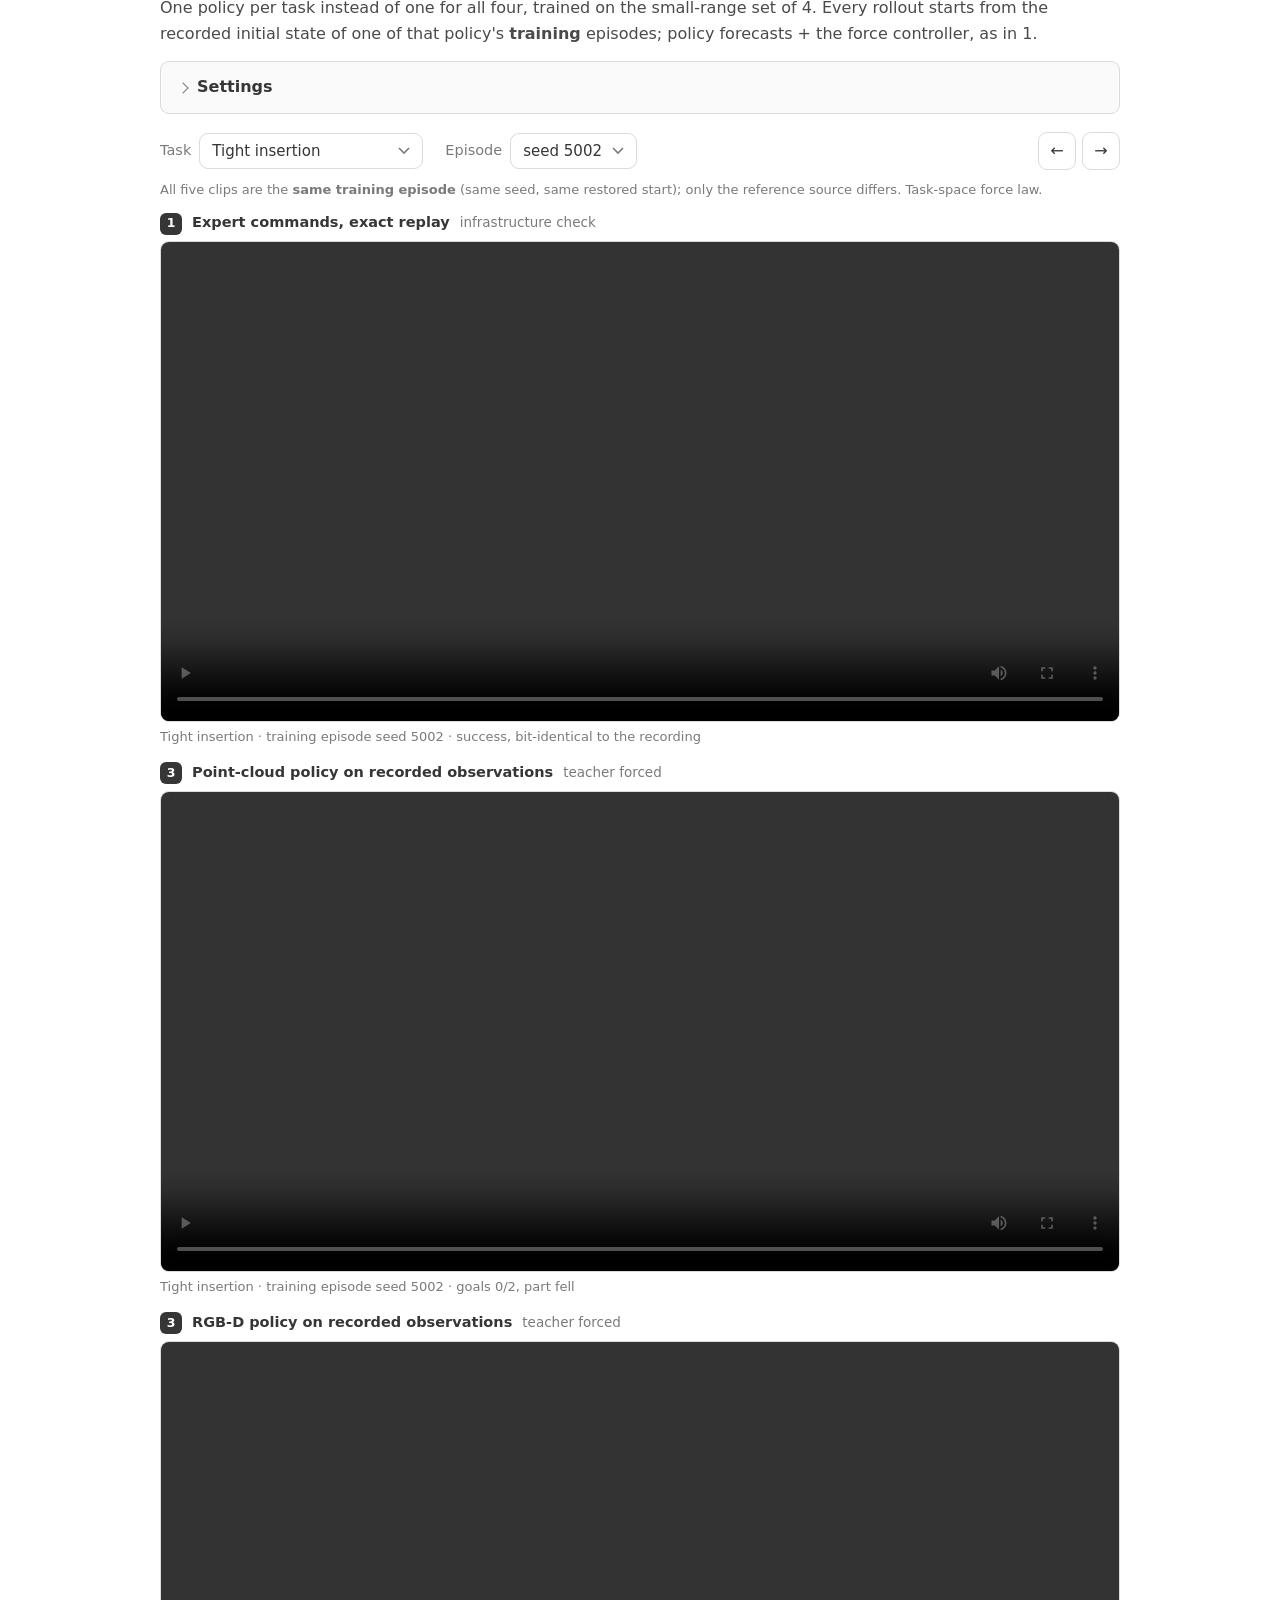
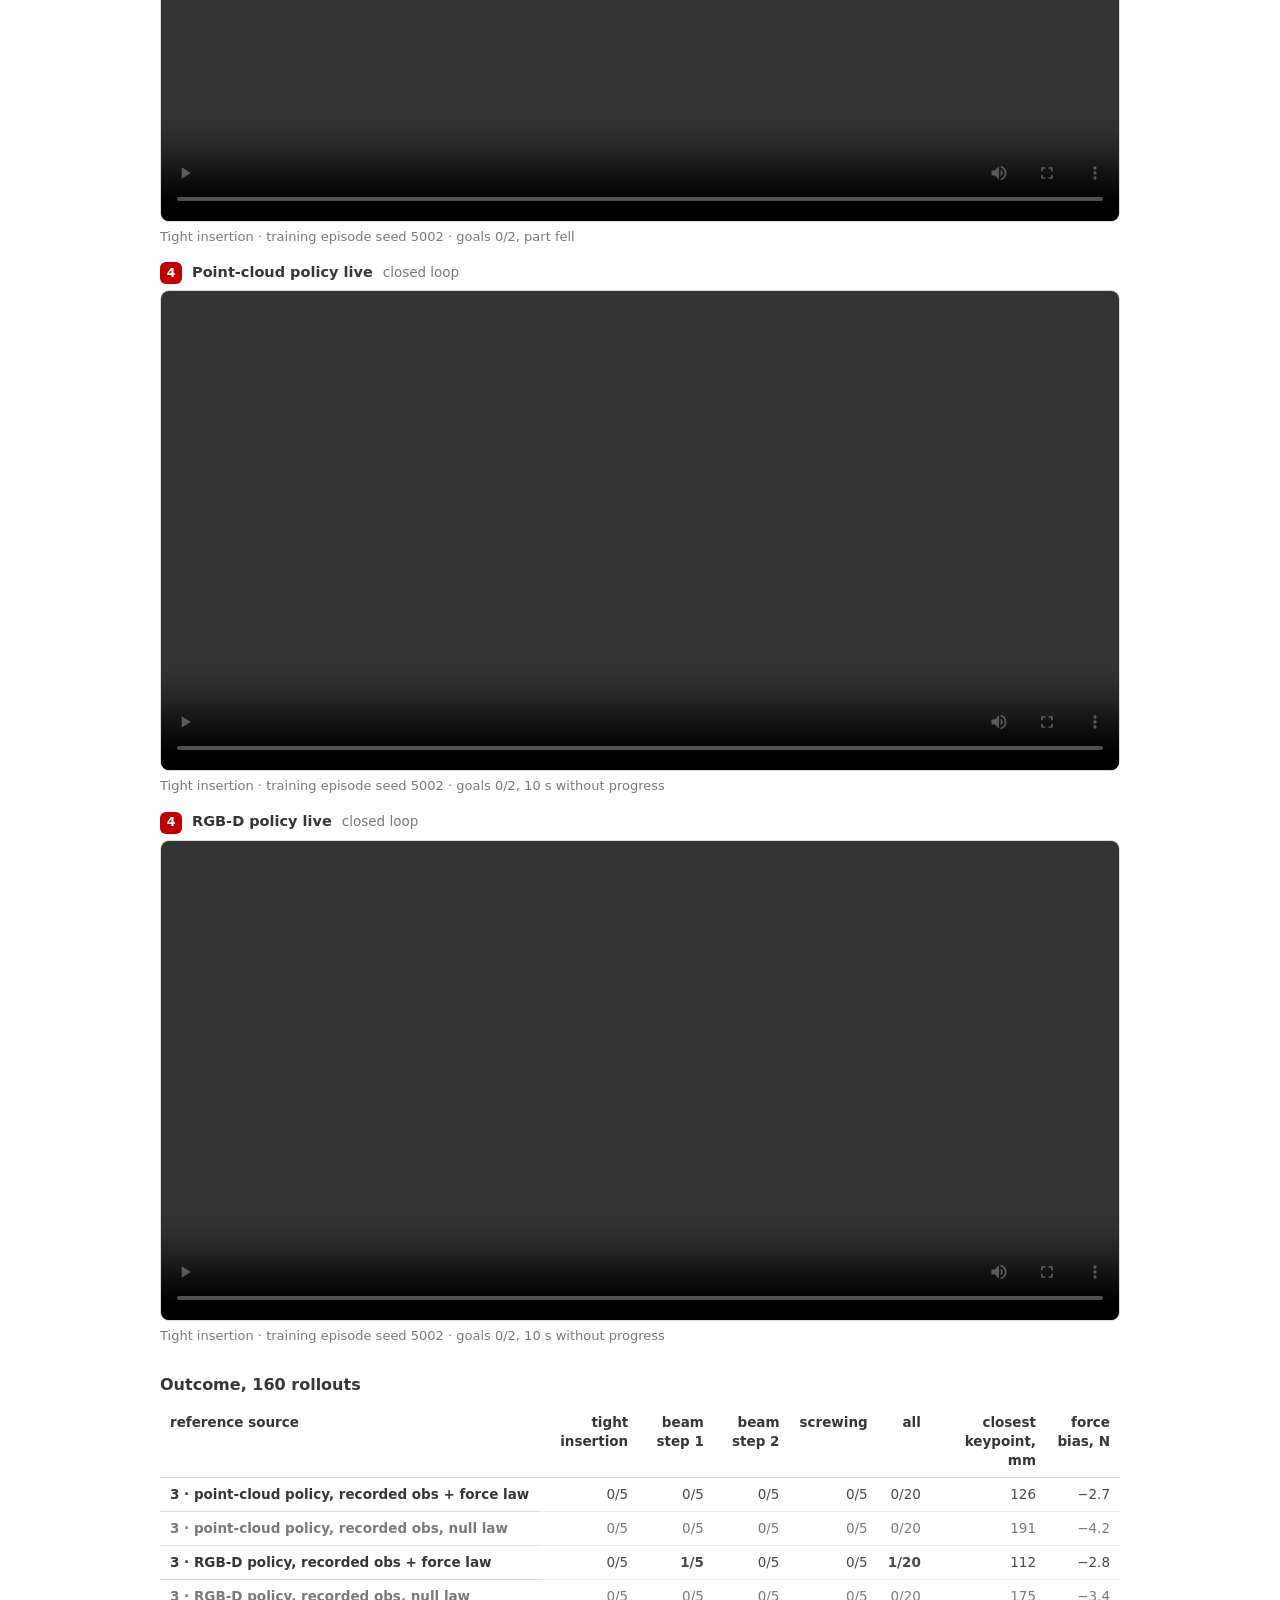
==== commit 68fe91bc: "Weeks 4-5: sections 6 (per-task action policies) and 7 (fixed-start training sets) 6: action-output " ====
--- a/updates.html
+++ b/updates.html
@@ -295,6 +295,8 @@
         <li><b>3</b> Actuation channel, position offset vs feedforward torque: not the bottleneck.</li>
         <li><b>4</b> A small-range dataset, 100 episodes per task next to one base episode, for overfitting first.</li>
         <li><b>5</b> Per-task checkpoints (one policy per task, point cloud and RGB-D) on their own training starts: 0/80 live, 1/80 teacher forced.</li>
+        <li><b>6</b> Per-task action policies (expert RL actions, no force controller): 0/20 live, but the first policy that carries the part toward the goal (7/20 within 30 mm).</li>
+        <li><b>7</b> Per-task checkpoints trained on fixed-start sets (with and without push perturbations): 0/160 live, 1/160 teacher forced.</li>
       </ul>
 
       <!-- ─────────────── 1: the in-domain ladder ─────────────── -->
@@ -658,6 +660,162 @@
             <li><b>Teacher forced, marginally</b>: first success of any learned policy in the ladder (RGB-D, beam step 1, 1/5). Beam step 1 is the task where the part stays near its path (36 mm worst); on the others the part is still lost at the grasp.</li>
             <li><b>Same failure modes as one policy for all tasks</b>: forecast accuracy teacher forced is unchanged (hand 0.015 rad at 33 ms), so splitting by task removes no bottleneck. Measured-state references still carry no squeeze, and the velocity/history inputs still dominate the live forecast.</li>
             <li><b>Next</b>: predict the expert's commands (<code>joint_target</code>), deploy them with hold interpolation, no velocity lead and a much weaker force law; drop or corrupt the velocity and history inputs.</li>
+          </ul>
+        </div>
+      </section>
+
+      <!-- ─────────────── 6: per-task ACTION policies ─────────────── -->
+      <section class="result" id="w4-r6">
+        <h3><span class="rn">6</span>Per-task action policies: the expert's RL actions, no force controller</h3>
+        <p class="lead">Same model, inputs and training starts as the point-cloud policies of 5, but the target is the expert's next 16 <b>RL actions</b>
+        (the commands, not measured states). They are executed exactly as the expert's were: through play2perfect's own action pipeline, with no middle layer and no force law.</p>
+
+        <details class="settings">
+          <summary>Settings</summary>
+          <ul>
+            <li><b>Checkpoints</b>: 4 per-task EgoVerse HPT flow-matching policies, point cloud + the usual state inputs, trained 21.2k steps on that task's 90 <code>bc_dataset_small</code> training episodes. Output: a[s&hellip;s+15], 29-dim in [&minus;1, 1] (7 arm + 22 hand).</li>
+            <li><b>Execution</b>: forecast every 2 states; each frame the chunk's action for that state goes through the env's pipeline: arm target += 1.5 rad/s &times; dt &times; a, then EMA 0.1; hand = EMA 0.1 of the action mapped onto the joint range. Both physics substeps hold that target. Mean of 128 samples &times; 5 Euler steps per forecast.</li>
+            <li><b>Loading</b>: the raw EgoVerse checkpoints were converted to the <code>bc_sim_v2</code> format (same network, strict weight load). Offline on validation episodes the converted policy matches the EgoVerse predictions to 0.013&ndash;0.016 action units (sampling noise) and is as accurate against the true actions.</li>
+            <li><b>Rung 1 here</b>: the recorded actions through the same path reproduce every recording exactly (0.000 rad, 0.0 mm): 20/20.</li>
+            <li><b>Episodes</b>: the same 20 training starts as 5 (seeds 5000&ndash;5117), so the columns compare directly with the state-forecast policy.</li>
+          </ul>
+        </details>
+
+        <div class="picker" id="w4r6-pick" role="group" aria-label="Choose a task and a training episode">
+          <label>Task <select class="pk-task"></select></label>
+          <label>Episode <select class="pk-seed"></select></label>
+          <span class="pick-nav"><button type="button" class="pk-prev" aria-label="Previous episode">&larr;</button><button type="button" class="pk-next" aria-label="Next episode">&rarr;</button></span>
+        </div>
+        <p class="tnote" style="margin-top:-6px">Same training episode in every clip. The last clip is the state-forecast point-cloud policy of 5 (+ force law) from the same start.</p>
+        <div class="stack">
+          <figure>
+            <p class="lbl"><span class="k">1</span>Expert actions, exact replay <span class="sub">infrastructure check</span></p>
+            <video class="pk-video-1" controls preload="metadata" playsinline></video><figcaption class="pk-cap-1"></figcaption>
+          </figure>
+          <figure>
+            <p class="lbl"><span class="k">3</span>Action policy on recorded observations <span class="sub">teacher forced</span></p>
+            <video class="pk-video-2" controls preload="metadata" playsinline></video><figcaption class="pk-cap-2"></figcaption>
+          </figure>
+          <figure>
+            <p class="lbl"><span class="k b">4</span>Action policy live <span class="sub">closed loop</span></p>
+            <video class="pk-video-3" controls preload="metadata" playsinline></video><figcaption class="pk-cap-3"></figcaption>
+          </figure>
+          <figure>
+            <p class="lbl"><span class="k b">4</span>State-forecast policy + force controller, live <span class="sub">section 5, for comparison</span></p>
+            <video class="pk-video-4" controls preload="metadata" playsinline></video><figcaption class="pk-cap-4"></figcaption>
+          </figure>
+        </div>
+
+        <h4>Outcome, 60 rollouts (+ the matching rows of 5)</h4>
+        <div class="tblwrap"><table class="res">
+          <thead><tr><th>reference source</th><th>tight insertion</th><th>beam step 1</th><th>beam step 2</th><th>screwing</th><th>all</th><th>closest approach to goal, mm</th><th>runs within 30 mm</th><th>part dropped</th></tr></thead>
+          <tbody>
+            <tr><th scope="row">1 &middot; expert actions, exact replay</th><td>5/5</td><td>5/5</td><td>5/5</td><td>5/5</td><td><b>20/20</b></td><td>3</td><td>20/20</td><td>0</td></tr>
+            <tr><th scope="row">3 &middot; action policy, recorded obs</th><td>0/5</td><td>0/5</td><td>0/5</td><td>0/5</td><td>0/20</td><td>56</td><td>6/20</td><td>2</td></tr>
+            <tr class="hi"><th scope="row">4 &middot; action policy, live</th><td>0/5</td><td>0/5</td><td>0/5</td><td>0/5</td><td>0/20</td><td><b>69</b></td><td><b>7/20</b></td><td>6</td></tr>
+            <tr class="dim"><th scope="row">3 &middot; state policy + force law, recorded obs <span class="sub">from 5</span></th><td>0/5</td><td>0/5</td><td>0/5</td><td>0/5</td><td>0/20</td><td>126</td><td>5/20</td><td>1</td></tr>
+            <tr class="dim"><th scope="row">4 &middot; state policy + force law, live <span class="sub">from 5</span></th><td>0/5</td><td>0/5</td><td>0/5</td><td>0/5</td><td>0/20</td><td>282</td><td>0/20</td><td>0</td></tr>
+          </tbody>
+        </table></div>
+        <p class="tnote">Closest approach = the env's keypoint distance of the part to its goal, minimum over the rollout, mean over the 20 episodes (it starts at 220&ndash;400 mm). One teacher-forced run reached a sub-goal (beam step 1, seed 5001: 1 of 2).</p>
+
+        <h4>Departure from the recording</h4>
+        <div class="tblwrap"><table class="res">
+          <thead><tr><th>reference source</th><th>worst arm joint error, rad</th><th>worst hand joint error, rad</th><th>hand &gt; 0.2 rad off at frame</th><th>part &gt; 10 mm off at frame</th></tr></thead>
+          <tbody>
+            <tr><th scope="row">3 &middot; action policy, recorded obs</th><td>0.04</td><td>0.39</td><td>74</td><td>70</td></tr>
+            <tr class="hi"><th scope="row">4 &middot; action policy, live</th><td>0.21</td><td>1.24</td><td><b>27</b></td><td>37</td></tr>
+            <tr class="dim"><th scope="row">4 &middot; state policy + force law, live <span class="sub">from 5</span></th><td>0.68</td><td>1.76</td><td>7</td><td>31</td></tr>
+          </tbody>
+        </table></div>
+        <p class="tnote">Means over the 20 episodes (frames: medians), 60 Hz. The action policy stays on the demonstration about four times longer before the hand departs.</p>
+
+        <figure class="stack" style="margin-top:18px">
+          <img src="assets/updates/week5/action/goal_distance.png" alt="Part keypoint distance to goal over time, four tasks: expert replay, action policy teacher forced and live, state-forecast policy live" style="display:block;width:100%;height:auto;border:1px solid var(--rule2);border-radius:9px;background:#fff">
+          <figcaption>Part distance to goal, median over the 5 training starts (band: min&ndash;max). The action policy (blue) follows the expert (grey) down to 30&ndash;100 mm, then loses the part; the state-forecast policy (orange) never moves it toward the goal.</figcaption>
+        </figure>
+
+        <div class="callout">
+          <p><b>What the action target changes</b></p>
+          <ul style="margin:0">
+            <li><b>Still 0/20</b>, but for the first time a live policy <b>grasps, lifts and carries</b> the part toward the goal: closest approach 28&ndash;113 mm per task (mean), 7/20 runs within 30 mm (none on tight insertion), 6 drop the part on the way (3 of them screwing).</li>
+            <li><b>Longer on the demonstration</b>: hand &gt; 0.2 rad off at frame 27 instead of 7. Commands already contain the squeeze and are executed with the expert's own smoothing, so no reference-type or force-law mismatch remains.</li>
+            <li><b>Remaining failure = the final approach</b>: the part reaches 30&ndash;100 mm of the goal and then slips or misses the hole. Teacher forcing does not fix it (0/20, 1 sub-goal), so the per-step action fit, not only compounding drift, is limiting.</li>
+            <li><b>Next</b>: evaluate the multi-task action checkpoint on the same starts; more samples or chunk ensembling (the expert's actions sit at &plusmn;1 most of the time, 78&nbsp;% on tight insertion, and averaging 128 samples pulls them inward); an RGB-D action policy.</li>
+          </ul>
+        </div>
+      </section>
+
+      <!-- ─────────────── 7: fixed-start training sets ─────────────── -->
+      <section class="result" id="w4-r7">
+        <h3><span class="rn">7</span>Per-task checkpoints trained on fixed-start sets</h3>
+        <p class="lead">Two new training sets remove start variation: every episode of a task starts from the <b>same</b> state (the small-range set's base episode).
+        In the second set the part also received random push impulses during collection, so the demonstrations include recoveries. Policies as in 5 (state forecast + force controller), one per task, point cloud and RGB-D.</p>
+
+        <details class="settings">
+          <summary>Settings</summary>
+          <ul>
+            <li><b>Training sets</b>: <code>bc_dataset_fixed</code> and <code>bc_dataset_fixed_perturbed</code>, 100 successful episodes per task, 90 for training. Both start from the identical state (verified: 0.0 difference). Perturbed: play2perfect's wrench randomisation on the part, N(0,1) &times; mass &times; 10 m/s<sup>2</sup> with probability 0.05 per step.</li>
+            <li><b>Checkpoints</b>: 16 = 2 sets &times; 4 tasks &times; {point cloud, RGB-D}, the same model and training as 5.</li>
+            <li><b>Episodes</b>: 5 training episodes per task per set (same start; only the sampling-noise seed differs). 2 sets &times; 4 tasks &times; 5 &times; 2 inputs &times; 2 laws &times; 2 input sources = <b>320 rollouts</b>, plus 20 exact replays of the fixed set's recorded commands (20/20).</li>
+            <li><b>Visual timing</b>: these sets record the camera at the current state (lag 0; the earlier sets lag 2 states). Verified by replay: depth identical to the stored frames.</li>
+            <li><b>No pushes during evaluation</b>: rollouts of the perturbed-set policies are unperturbed. Their recordings contain pushes, so the part leaves its recorded path after 6&ndash;11 frames even when the policy is fed the recording.</li>
+          </ul>
+        </details>
+
+        <div class="picker" id="w4r7-pick" role="group" aria-label="Choose a task and an episode">
+          <label>Task <select class="pk-task"></select></label>
+          <label>Episode <select class="pk-seed"></select></label>
+          <span class="pick-nav"><button type="button" class="pk-prev" aria-label="Previous episode">&larr;</button><button type="button" class="pk-next" aria-label="Next episode">&rarr;</button></span>
+        </div>
+        <p class="tnote" style="margin-top:-6px">One start per task for both sets; episode <i>k</i> = the <i>k</i>-th evaluated training episode of each set (same start, different sampling noise). Live, task-space force law.</p>
+        <div class="stack">
+          <figure>
+            <p class="lbl"><span class="k">1</span>Expert commands, exact replay <span class="sub">fixed set</span></p>
+            <video class="pk-video-1" controls preload="metadata" playsinline></video><figcaption class="pk-cap-1"></figcaption>
+          </figure>
+          <figure>
+            <p class="lbl"><span class="k b">4</span>Fixed set, point-cloud policy live</p>
+            <video class="pk-video-2" controls preload="metadata" playsinline></video><figcaption class="pk-cap-2"></figcaption>
+          </figure>
+          <figure>
+            <p class="lbl"><span class="k b">4</span>Fixed set, RGB-D policy live</p>
+            <video class="pk-video-3" controls preload="metadata" playsinline></video><figcaption class="pk-cap-3"></figcaption>
+          </figure>
+          <figure>
+            <p class="lbl"><span class="k b">4</span>Fixed + pushes set, point-cloud policy live</p>
+            <video class="pk-video-4" controls preload="metadata" playsinline></video><figcaption class="pk-cap-4"></figcaption>
+          </figure>
+          <figure>
+            <p class="lbl"><span class="k b">4</span>Fixed + pushes set, RGB-D policy live</p>
+            <video class="pk-video-5" controls preload="metadata" playsinline></video><figcaption class="pk-cap-5"></figcaption>
+          </figure>
+        </div>
+
+        <h4>Outcome, 340 rollouts</h4>
+        <div class="tblwrap"><table class="res">
+          <thead><tr><th>training set &middot; input &middot; law</th><th>recorded obs</th><th>live</th><th>closest approach, mm <span class="sub">recorded obs / live</span></th></tr></thead>
+          <tbody>
+            <tr><th scope="row">fixed &middot; expert commands, exact replay</th><td colspan="2"><b>20/20</b></td><td>2</td></tr>
+            <tr><th scope="row">fixed &middot; point cloud &middot; force law</th><td><b>1/20</b></td><td>0/20</td><td>152 / 281</td></tr>
+            <tr class="dim"><th scope="row">fixed &middot; point cloud &middot; null law</th><td>0/20</td><td>0/20</td><td>154 / 281</td></tr>
+            <tr><th scope="row">fixed &middot; RGB-D &middot; force law</th><td>0/20</td><td>0/20</td><td>153 / 274</td></tr>
+            <tr class="dim"><th scope="row">fixed &middot; RGB-D &middot; null law</th><td>0/20</td><td>0/20</td><td>140 / 280</td></tr>
+            <tr><th scope="row">fixed + pushes &middot; point cloud &middot; force law</th><td>0/20</td><td>0/20</td><td>196 / 281</td></tr>
+            <tr class="dim"><th scope="row">fixed + pushes &middot; point cloud &middot; null law</th><td>0/20</td><td>0/20</td><td>216 / 281</td></tr>
+            <tr><th scope="row">fixed + pushes &middot; RGB-D &middot; force law</th><td>0/20</td><td>0/20</td><td>193 / 281</td></tr>
+            <tr class="dim"><th scope="row">fixed + pushes &middot; RGB-D &middot; null law</th><td>0/20</td><td>0/20</td><td>224 / 281</td></tr>
+          </tbody>
+        </table></div>
+        <p class="tnote">20 = 4 tasks &times; 5 episodes. The one success: fixed set, point cloud, force law, teacher forced, beam step 1 (both sub-goals + retract in 2.1 s; the recording took 1.9 s). Live, the part barely moves toward its goal: closest approach 274&ndash;281 mm against 281 mm at the start (averaged over tasks); only a few RGB-D runs get it somewhat closer.</p>
+
+        <div class="callout">
+          <p><b>What removing start variation changes</b></p>
+          <ul style="margin:0">
+            <li><b>Nothing live</b>: 0/160. Hand &gt; 0.2 rad off at frame 6&ndash;17, as with the small-range set. Identical starts do not fix a state-forecast reference executed through the force controller.</li>
+            <li><b>Better fit offline, not in the loop</b>: offline these policies beat the small-range ones on their own validation episodes (hand 0.030&ndash;0.045 vs 0.042&ndash;0.052 rad). Teacher forced they still lose the part at the grasp (1/80 and 0/80).</li>
+            <li><b>Pushes do not help here</b>: the perturbed set's policies are no better teacher forced or live. Its evaluation is unperturbed, so recovery behaviour is never exercised.</li>
+            <li>Taken with 6: the <b>target</b> (commands vs measured states, executed by the expert's own path) matters more than the training set.</li>
           </ul>
         </div>
       </section>
@@ -908,6 +1066,73 @@
           root.querySelector(".pk-next").addEventListener("click", () => step(1));
           fillSeeds(); show();
         })();
+        /* weeks 4-5, 6: per-task action policies; same training episode across rungs + the state policy of 5 */
+        (function(){
+          const root = document.getElementById("w4r6-pick"), r = root.parentElement;
+          const selT = root.querySelector(".pk-task"), selS = root.querySelector(".pk-seed");
+          const vids = [1, 2, 3, 4].map(k => r.querySelector(".pk-video-" + k)), caps = [1, 2, 3, 4].map(k => r.querySelector(".pk-cap-" + k));
+          const T = [{id:"tight_insertion", label:"Tight insertion"},{id:"beam_assembly_step1", label:"Beam assembly, step 1"},{id:"beam_assembly_step2", label:"Beam assembly, step 2"},{id:"screwing", label:"Screwing"}];
+          /* verdicts per rung: "goals, why it ended, closest approach mm" (rung 4b from section 5's map is re-derived below) */
+          const R = {"beam_assembly_step1":{"5001":["success","1/2, frame_cap, 9","0/2, timeout, 40"],"5024":["success","0/2, frame_cap, 14","0/2, timeout, 30"],"5048":["success","0/2, frame_cap, 31","0/2, timeout, 54"],"5073":["success","0/2, frame_cap, 36","0/2, timeout, 123"],"5099":["success","0/2, frame_cap, 25","0/2, fall, 48"]},"beam_assembly_step2":{"5001":["success","0/2, frame_cap, 93","0/2, timeout, 19"],"5025":["success","0/2, frame_cap, 86","0/2, timeout, 18"],"5050":["success","0/2, frame_cap, 22","0/2, timeout, 14"],"5077":["success","0/2, frame_cap, 31","0/2, timeout, 40"],"5100":["success","0/2, frame_cap, 81","0/2, timeout, 48"]},"screwing":{"5000":["success","0/10, timeout, 55","0/10, fall, 30"],"5025":["success","0/10, timeout, 67","0/10, timeout, 78"],"5049":["success","0/10, timeout, 43","0/10, fall, 17"],"5084":["success","0/10, fall, 41","0/10, fall, 18"],"5111":["success","0/10, timeout, 187","0/10, timeout, 237"]},"tight_insertion":{"5002":["success","0/2, frame_cap, 18","0/2, timeout, 163"],"5030":["success","0/2, frame_cap, 48","0/2, timeout, 82"],"5055":["success","0/2, frame_cap, 153","0/2, timeout, 222"],"5086":["success","0/2, frame_cap, 41","0/2, fall, 50"],"5117":["success","0/2, fall, 29","0/2, fall, 50"]}};
+          const R5 = {"beam_assembly_step1":{"5001":["0/2, frame_cap","0/2, frame_cap","0/2, timeout","0/2, timeout"],"5024":["0/2, frame_cap","success","0/2, timeout","0/2, timeout"],"5048":["0/2, frame_cap","0/2, frame_cap","0/2, timeout","0/2, timeout"],"5073":["0/2, frame_cap","0/2, frame_cap","0/2, timeout","0/2, timeout"],"5099":["0/2, frame_cap","0/2, frame_cap","0/2, timeout","0/2, timeout"]},"beam_assembly_step2":{"5001":["0/2, frame_cap","0/2, frame_cap","0/2, timeout","0/2, timeout"],"5025":["0/2, frame_cap","0/2, frame_cap","0/2, timeout","0/2, timeout"],"5050":["0/2, frame_cap","0/2, frame_cap","0/2, timeout","0/2, timeout"],"5077":["0/2, frame_cap","0/2, frame_cap","0/2, timeout","0/2, timeout"],"5100":["0/2, frame_cap","0/2, frame_cap","0/2, timeout","0/2, timeout"]},"screwing":{"5000":["0/10, timeout","0/10, timeout","0/10, timeout","0/10, timeout"],"5025":["0/10, timeout","0/10, timeout","0/10, timeout","0/10, timeout"],"5049":["0/10, timeout","0/10, timeout","0/10, timeout","0/10, timeout"],"5084":["0/10, frame_cap","0/10, frame_cap","0/10, timeout","0/10, timeout"],"5111":["0/10, timeout","0/10, timeout","0/10, timeout","0/10, timeout"]},"tight_insertion":{"5002":["0/2, fall","0/2, fall","0/2, timeout","0/2, timeout"],"5030":["0/2, frame_cap","0/2, fall","0/2, timeout","0/2, timeout"],"5055":["0/2, frame_cap","0/2, frame_cap","0/2, timeout","0/2, timeout"],"5086":["0/2, frame_cap","0/2, fall","0/2, timeout","0/2, timeout"],"5117":["0/2, frame_cap","0/2, frame_cap","0/2, timeout","0/2, timeout"]}};
+          const END = {frame_cap: "reference held after the recording ended", timeout: "10 s without progress", fall: "part dropped"};
+          T.forEach((t, i) => selT.add(new Option(t.label, i)));
+          function fillSeeds(){
+            const seeds = Object.keys(R[T[Number(selT.value)].id]);
+            selS.innerHTML = ""; seeds.forEach(s => selS.add(new Option("seed " + s, s)));
+          }
+          const text = v => { if (v === "success") return "SUCCESS, all sub-goals + retract"; const [g, why, kp] = v.split(", "); return "goals " + g + ", " + (END[why] || why) + (kp ? ", closest " + kp + " mm" : ""); };
+          function show(){
+            const t = T[Number(selT.value)], s = selS.value, res = R[t.id][s];
+            const src = ["assets/updates/week5/action/clips/" + t.id + "_seed" + s + "_oracleaction.mp4",
+                         "assets/updates/week5/action/clips/" + t.id + "_seed" + s + "_pointcloud_action_recobs.mp4",
+                         "assets/updates/week5/action/clips/" + t.id + "_seed" + s + "_pointcloud_action.mp4",
+                         "assets/updates/week5/v2pt/clips/" + t.id + "_seed" + s + "_pointcloud_task_space.mp4"];
+            const v4 = R5[t.id][s][2];
+            vids.forEach((v, i) => {
+              v.pause(); v.src = src[i]; v.load();
+              caps[i].textContent = t.label + "  ·  training episode seed " + s + "  ·  " +
+                (i === 0 ? "success, bit-identical to the recording" : text(i < 3 ? res[i] : v4));
+            });
+          }
+          selT.addEventListener("change", () => { fillSeeds(); show(); });
+          selS.addEventListener("change", show);
+          const step = d => { const n = selS.options.length; selS.selectedIndex = (selS.selectedIndex + n + d) % n; show(); };
+          root.querySelector(".pk-prev").addEventListener("click", () => step(-1));
+          root.querySelector(".pk-next").addEventListener("click", () => step(1));
+          fillSeeds(); show();
+        })();
+        /* weeks 4-5, 7: fixed-start sets; episode k of each set (same start) */
+        (function(){
+          const root = document.getElementById("w4r7-pick"), r = root.parentElement;
+          const selT = root.querySelector(".pk-task"), selS = root.querySelector(".pk-seed");
+          const vids = [1, 2, 3, 4, 5].map(k => r.querySelector(".pk-video-" + k)), caps = [1, 2, 3, 4, 5].map(k => r.querySelector(".pk-cap-" + k));
+          const C = ["replay", "fixed_pointcloud", "fixed_rgbd", "fixedpert_pointcloud", "fixedpert_rgbd"];
+          const T = [{id:"tight_insertion", label:"Tight insertion"},{id:"beam_assembly_step1", label:"Beam assembly, step 1"},{id:"beam_assembly_step2", label:"Beam assembly, step 2"},{id:"screwing", label:"Screwing"}];
+          const R = {"beam_assembly_step1":{"1":["success","0/2, timeout, 273","0/2, timeout, 273","0/2, timeout, 273","0/2, timeout, 273"],"2":["success","0/2, timeout, 273","0/2, timeout, 273","0/2, timeout, 273","0/2, timeout, 273"],"3":["success","0/2, timeout, 273","0/2, timeout, 273","0/2, timeout, 273","0/2, timeout, 273"],"4":["success","0/2, timeout, 273","0/2, timeout, 273","0/2, timeout, 273","0/2, timeout, 273"],"5":["success","0/2, timeout, 273","0/2, timeout, 273","0/2, timeout, 273","0/2, timeout, 273"]},"beam_assembly_step2":{"1":["success","0/2, timeout, 235","0/2, timeout, 235","0/2, timeout, 235","0/2, timeout, 235"],"2":["success","0/2, timeout, 235","0/2, timeout, 235","0/2, timeout, 235","0/2, timeout, 235"],"3":["success","0/2, timeout, 235","0/2, timeout, 235","0/2, timeout, 235","0/2, timeout, 235"],"4":["success","0/2, timeout, 235","0/2, timeout, 235","0/2, timeout, 235","0/2, timeout, 235"],"5":["success","0/2, timeout, 235","0/2, timeout, 235","0/2, timeout, 235","0/2, timeout, 235"]},"screwing":{"1":["success","0/10, timeout, 394","0/10, timeout, 378","0/10, timeout, 394","0/10, timeout, 394"],"2":["success","0/10, timeout, 394","0/10, timeout, 394","0/10, timeout, 394","0/10, timeout, 394"],"3":["success","0/10, timeout, 394","0/10, timeout, 394","0/10, timeout, 394","0/10, timeout, 394"],"4":["success","0/10, timeout, 394","0/10, timeout, 394","0/10, timeout, 394","0/10, timeout, 394"],"5":["success","0/10, timeout, 394","0/10, timeout, 364","0/10, timeout, 394","0/10, timeout, 394"]},"tight_insertion":{"1":["success","0/2, timeout, 221","0/2, timeout, 187","0/2, timeout, 221","0/2, timeout, 221"],"2":["success","0/2, timeout, 221","0/2, timeout, 195","0/2, timeout, 221","0/2, timeout, 221"],"3":["success","0/2, timeout, 221","0/2, timeout, 221","0/2, timeout, 221","0/2, timeout, 221"],"4":["success","0/2, timeout, 221","0/2, timeout, 196","0/2, timeout, 221","0/2, timeout, 221"],"5":["success","0/2, timeout, 221","0/2, timeout, 221","0/2, timeout, 221","0/2, timeout, 221"]}};
+          const END = {frame_cap: "reference held after the recording ended", timeout: "10 s without progress", fall: "part dropped"};
+          T.forEach((t, i) => selT.add(new Option(t.label, i)));
+          function fillSeeds(){
+            const eps = Object.keys(R[T[Number(selT.value)].id]);
+            selS.innerHTML = ""; eps.forEach(k => selS.add(new Option("episode " + k, k)));
+          }
+          function show(){
+            const t = T[Number(selT.value)], k = selS.value, res = R[t.id][k];
+            vids.forEach((v, i) => {
+              v.pause(); v.src = "assets/updates/week5/fixed/clips/" + t.id + "_ep" + k + "_" + C[i] + ".mp4"; v.load();
+              const x = res[i]; let msg;
+              if (x === "success") msg = i === 0 ? "success, bit-identical to the recording" : "SUCCESS";
+              else { const [g, why, kp] = x.split(", "); msg = "goals " + g + ", " + (END[why] || why) + ", closest " + kp + " mm"; }
+              caps[i].textContent = t.label + "  ·  episode " + k + "  ·  " + msg;
+            });
+          }
+          selT.addEventListener("change", () => { fillSeeds(); show(); });
+          selS.addEventListener("change", show);
+          const step = d => { const n = selS.options.length; selS.selectedIndex = (selS.selectedIndex + n + d) % n; show(); };
+          root.querySelector(".pk-prev").addEventListener("click", () => step(-1));
+          root.querySelector(".pk-next").addEventListener("click", () => step(1));
+          fillSeeds(); show();
+        })();
         /* week 3, result 1: overlay video + time-series plot, four tasks */
         (function(){
           const r1 = document.getElementById("w3-r1");
@@ -981,6 +1206,8 @@
       ["w4-r3", "3 · Actuation channel"],
       ["w4-r4", "4 · Small-range set"],
       ["w4-r5", "5 · Per-task checkpoints"],
+      ["w4-r6", "6 · Action policies"],
+      ["w4-r7", "7 · Fixed-start sets"],
     ["week-3", "Week 3", 1],
       ["w3-r1", "1 · Offline prediction"],
       ["w3-r2", "2 · Closed loop"],
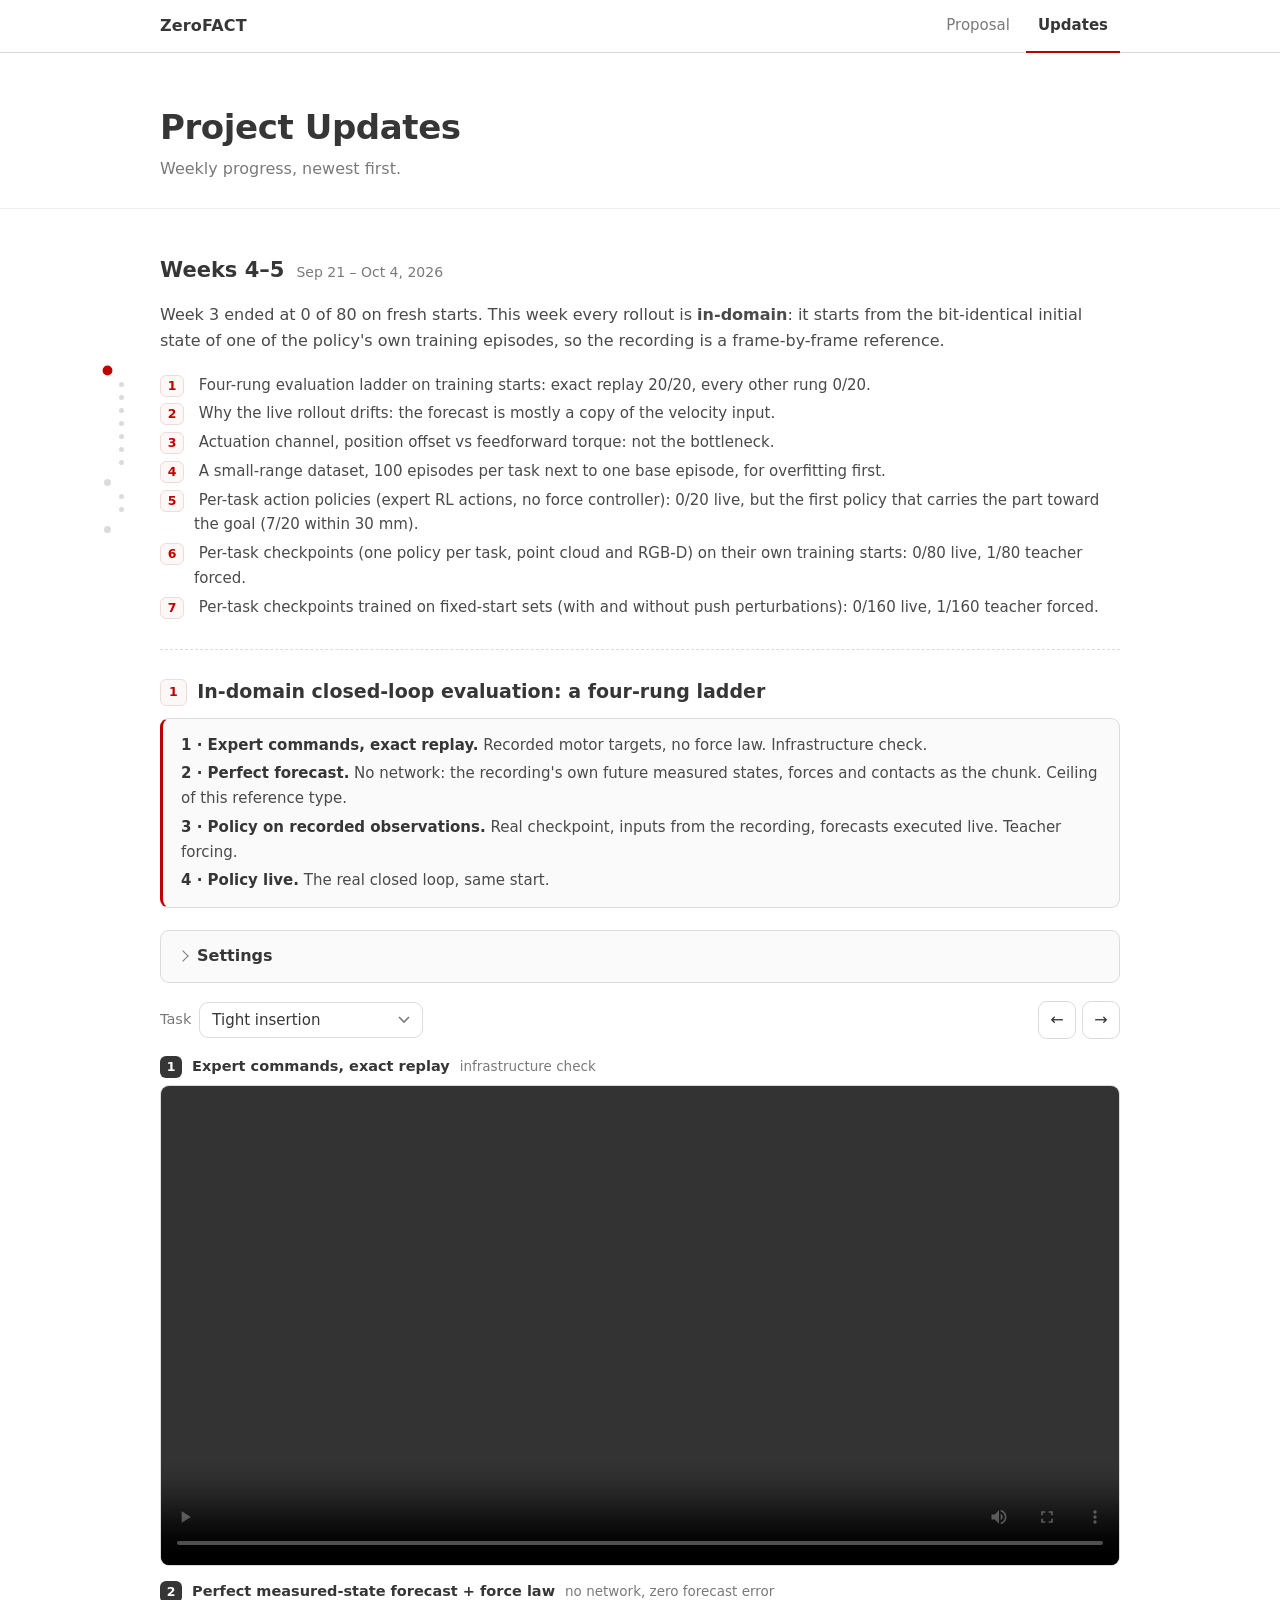
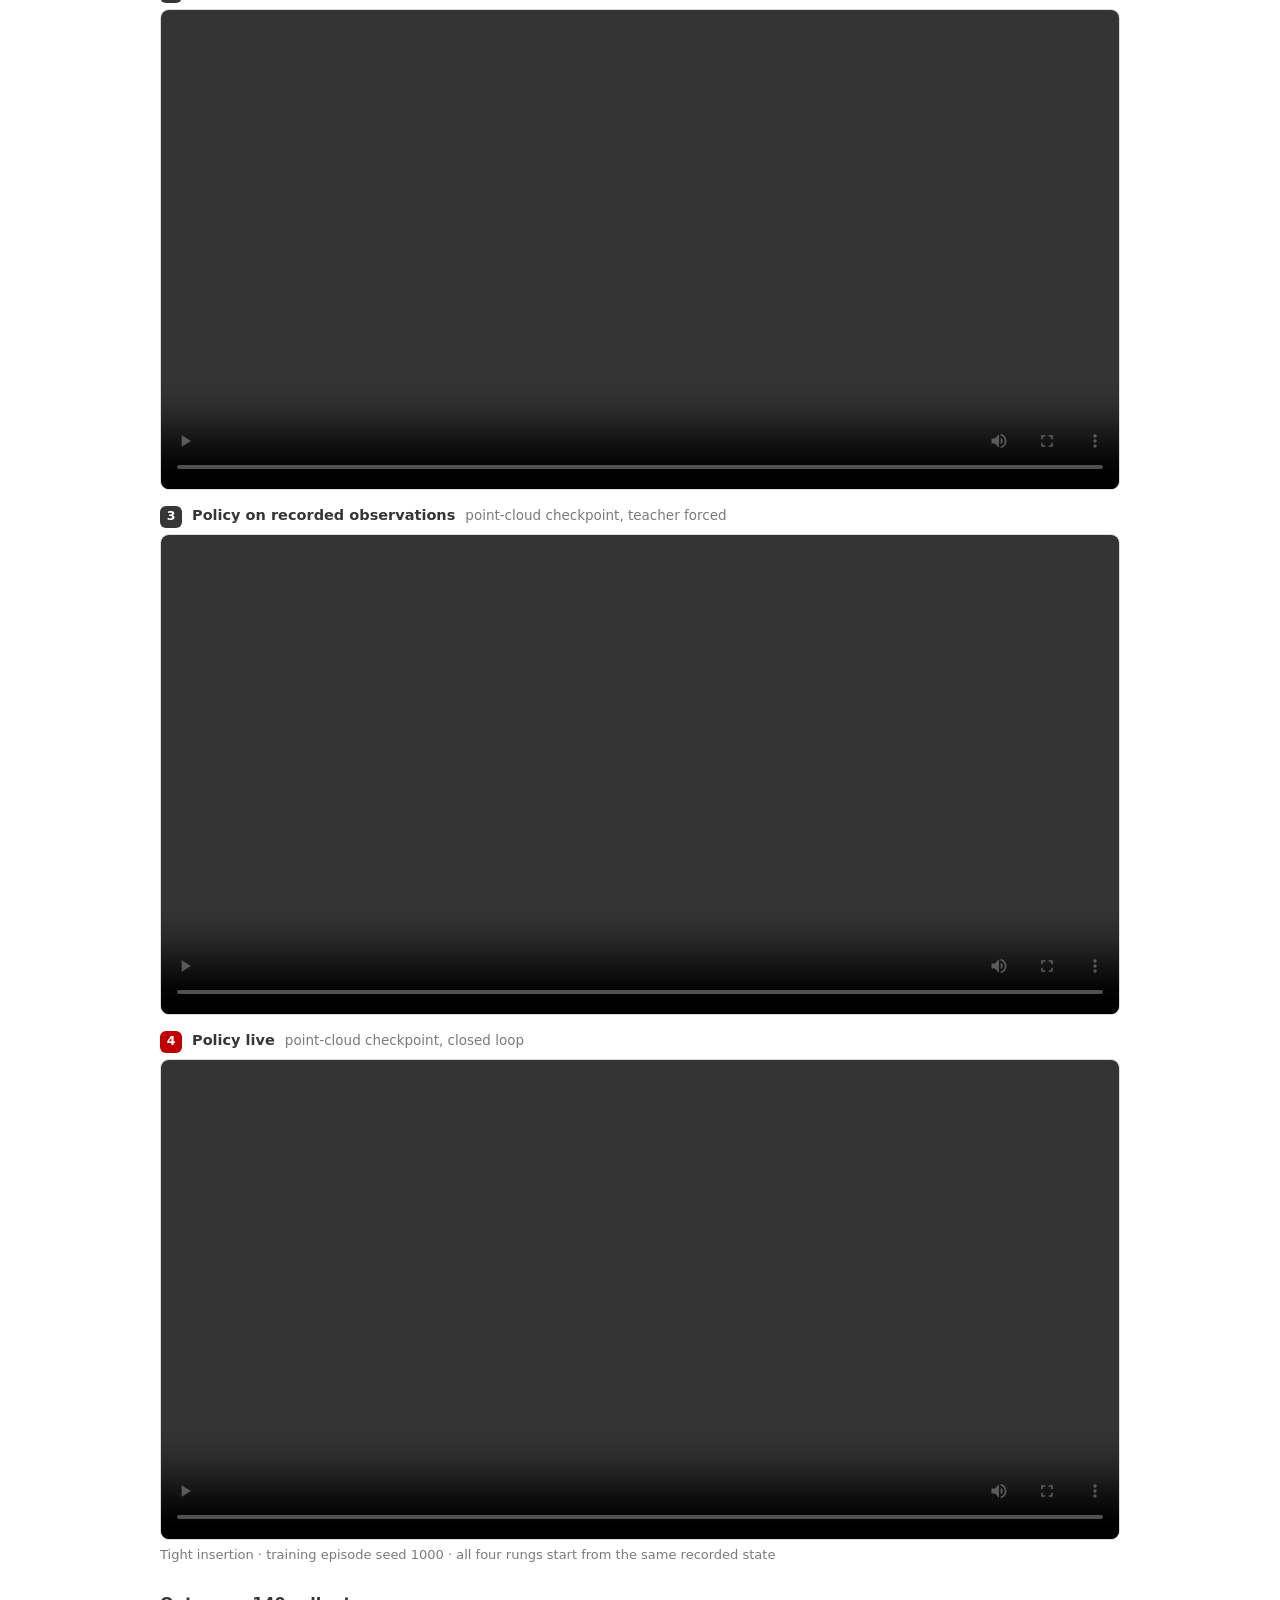
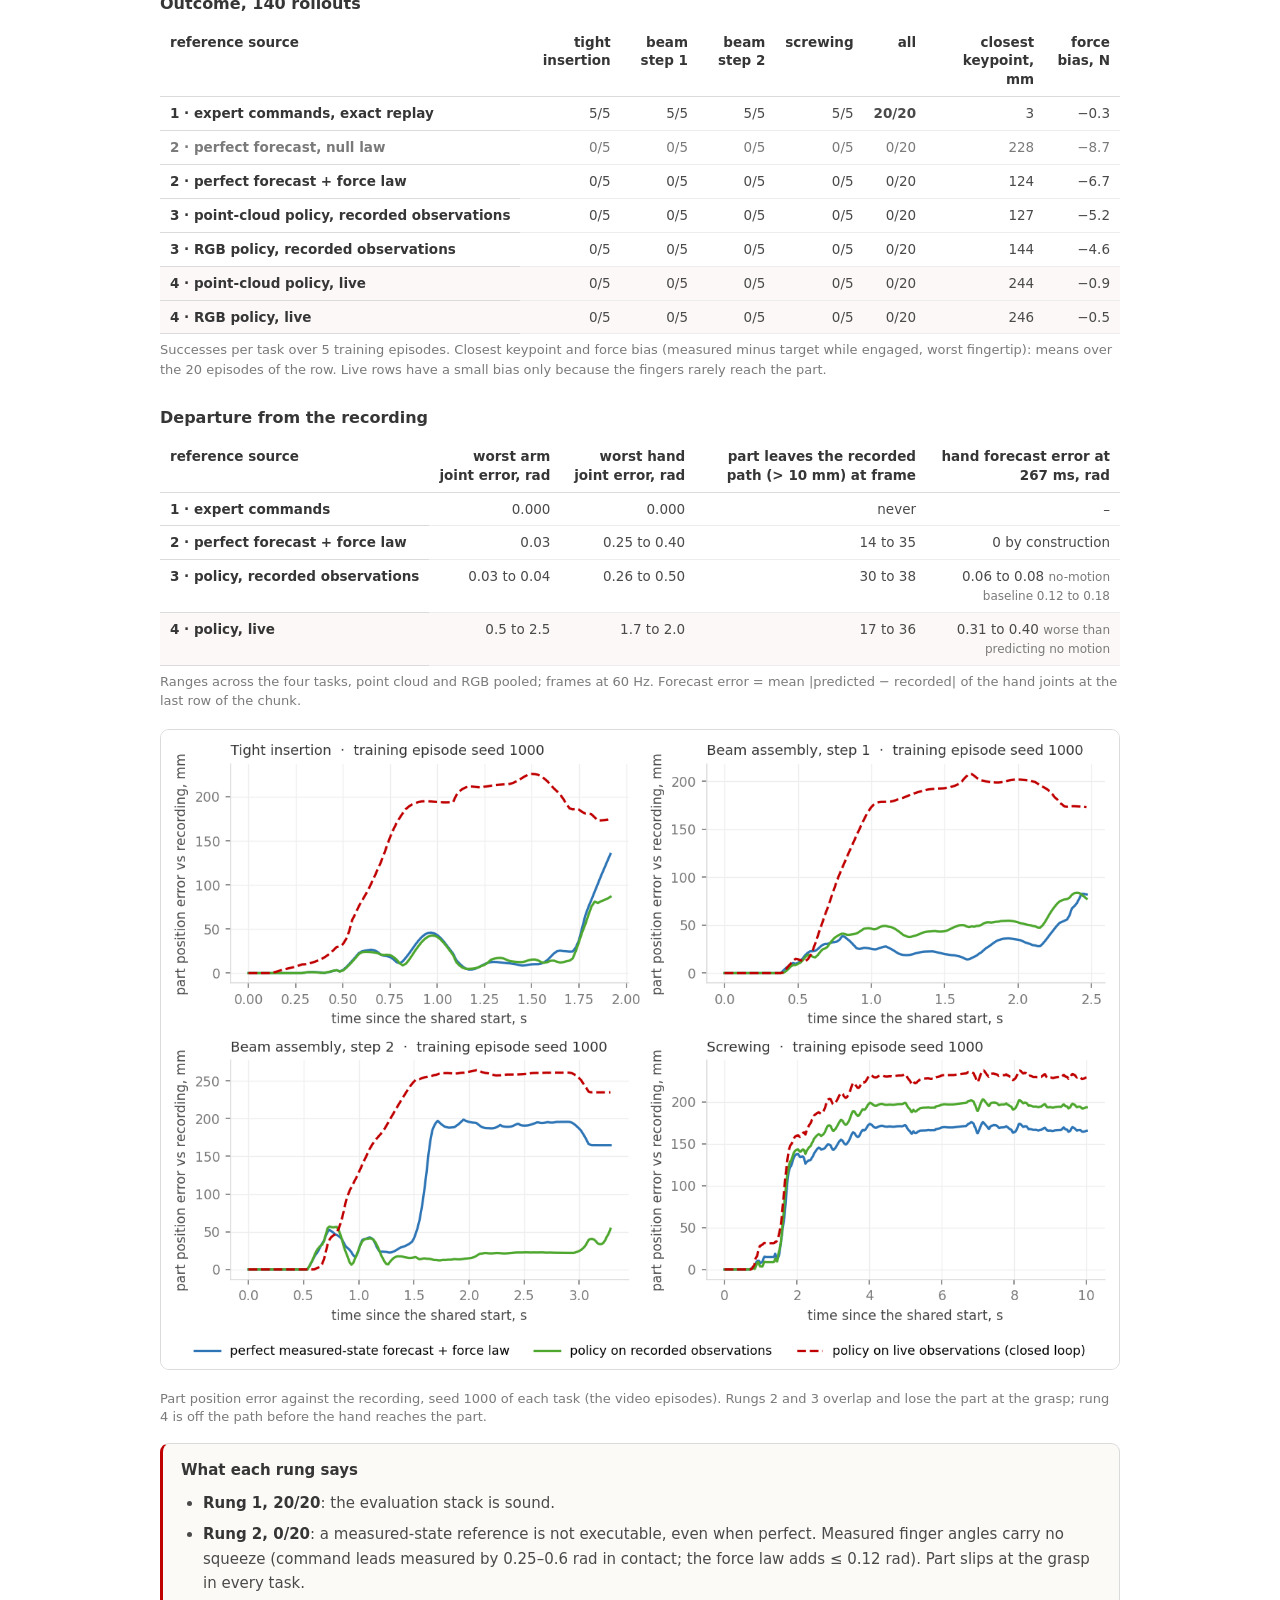
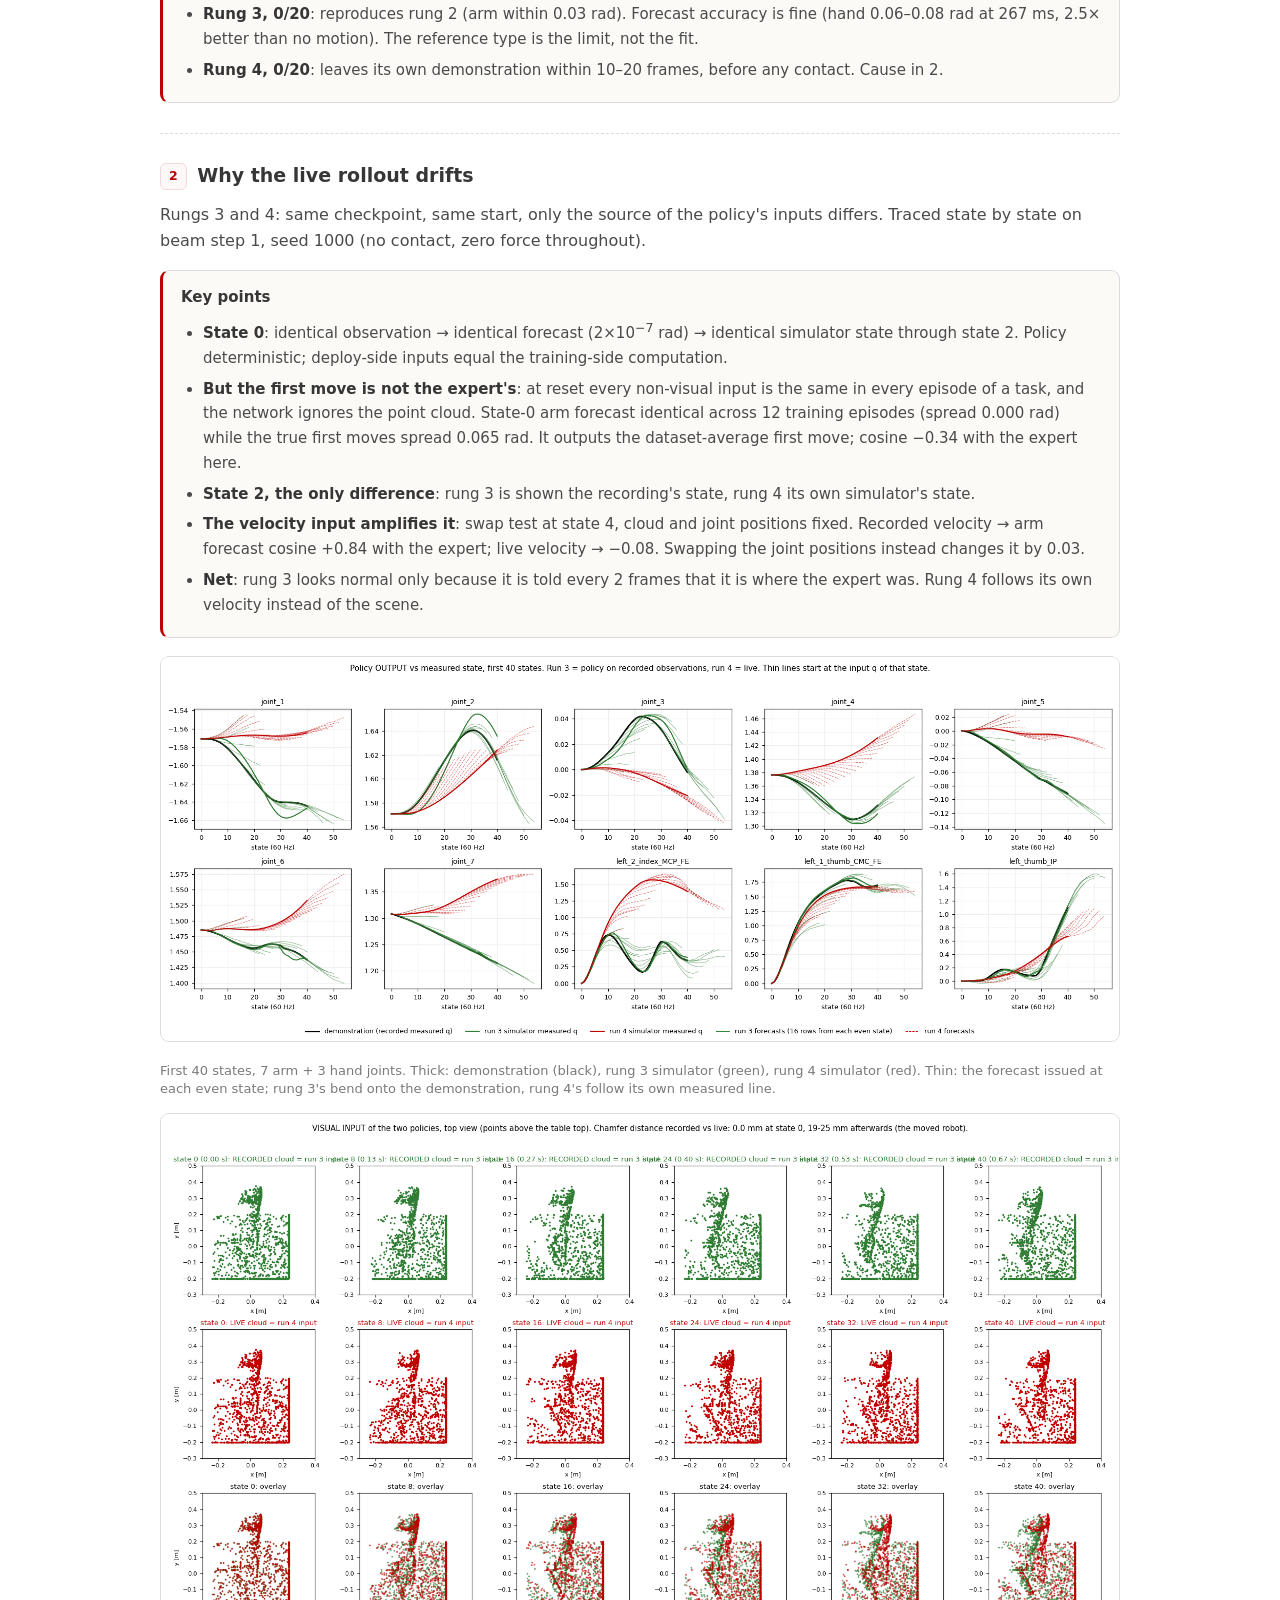
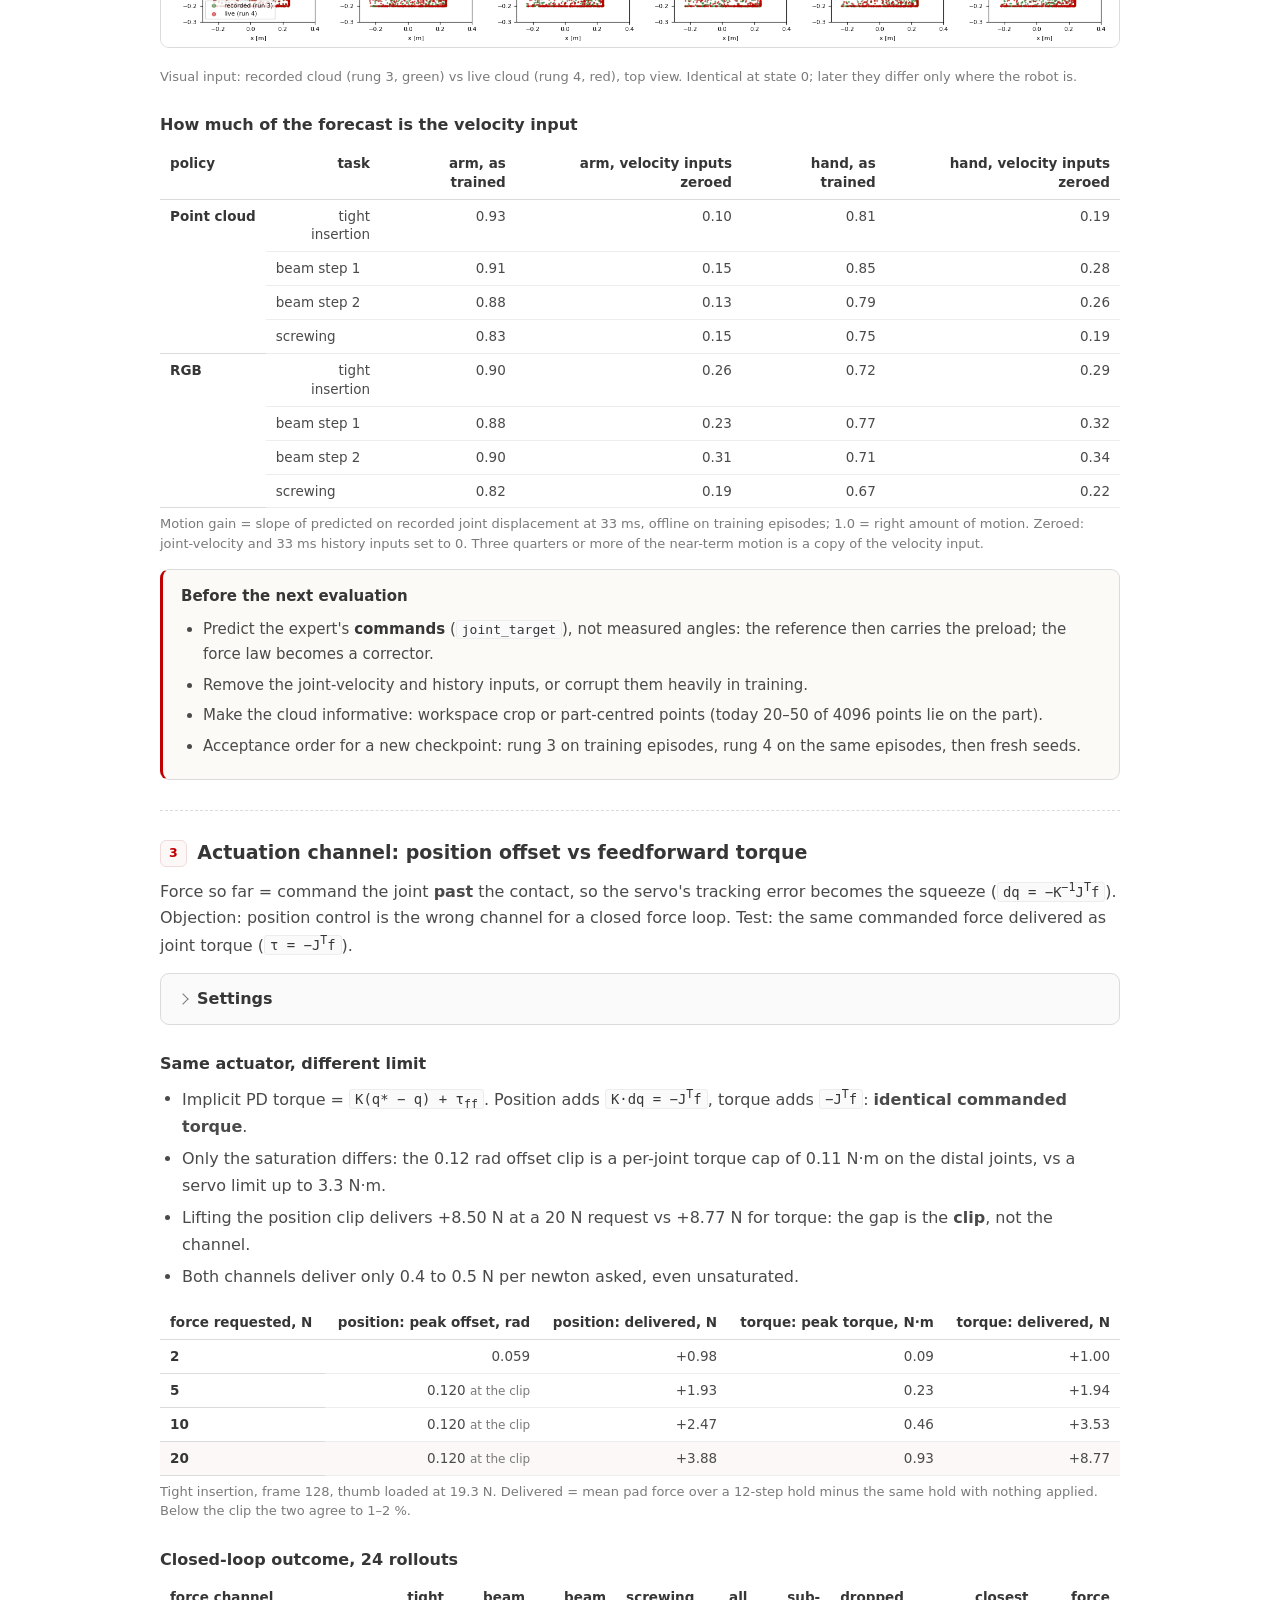
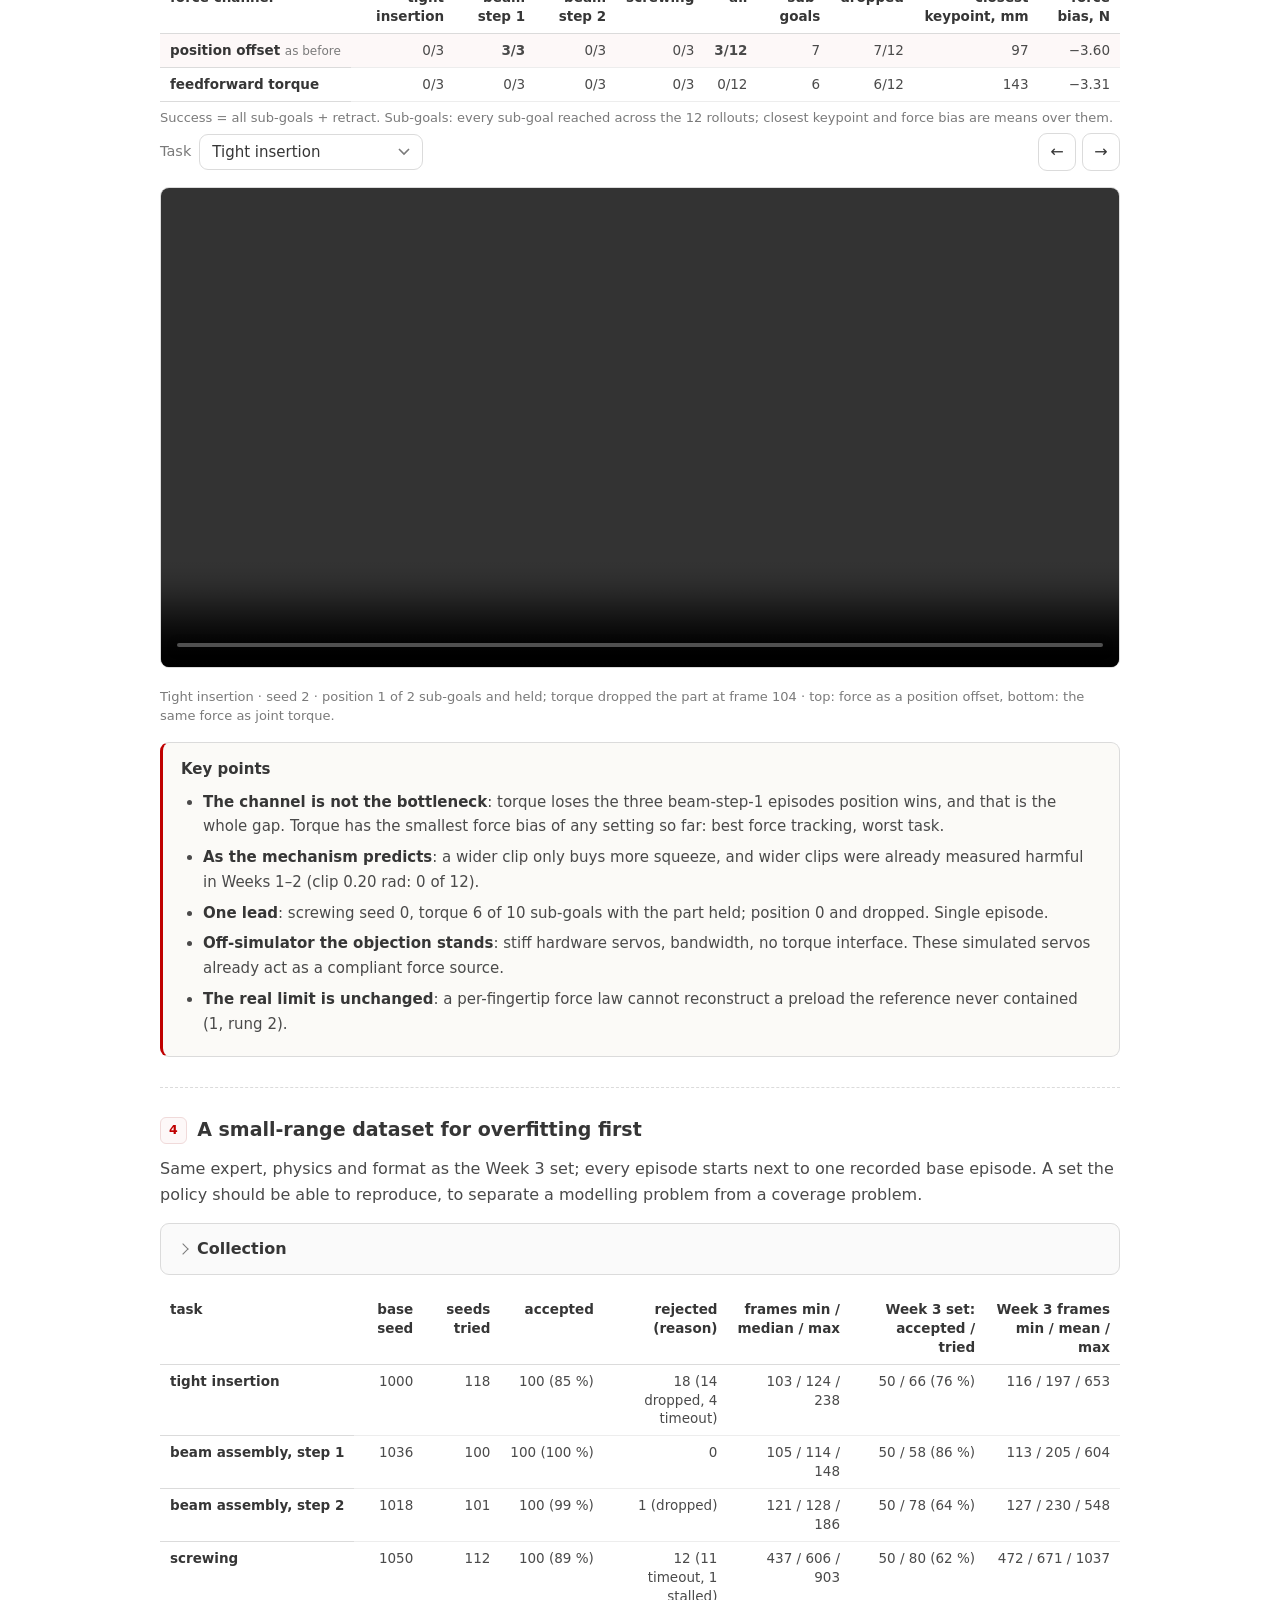
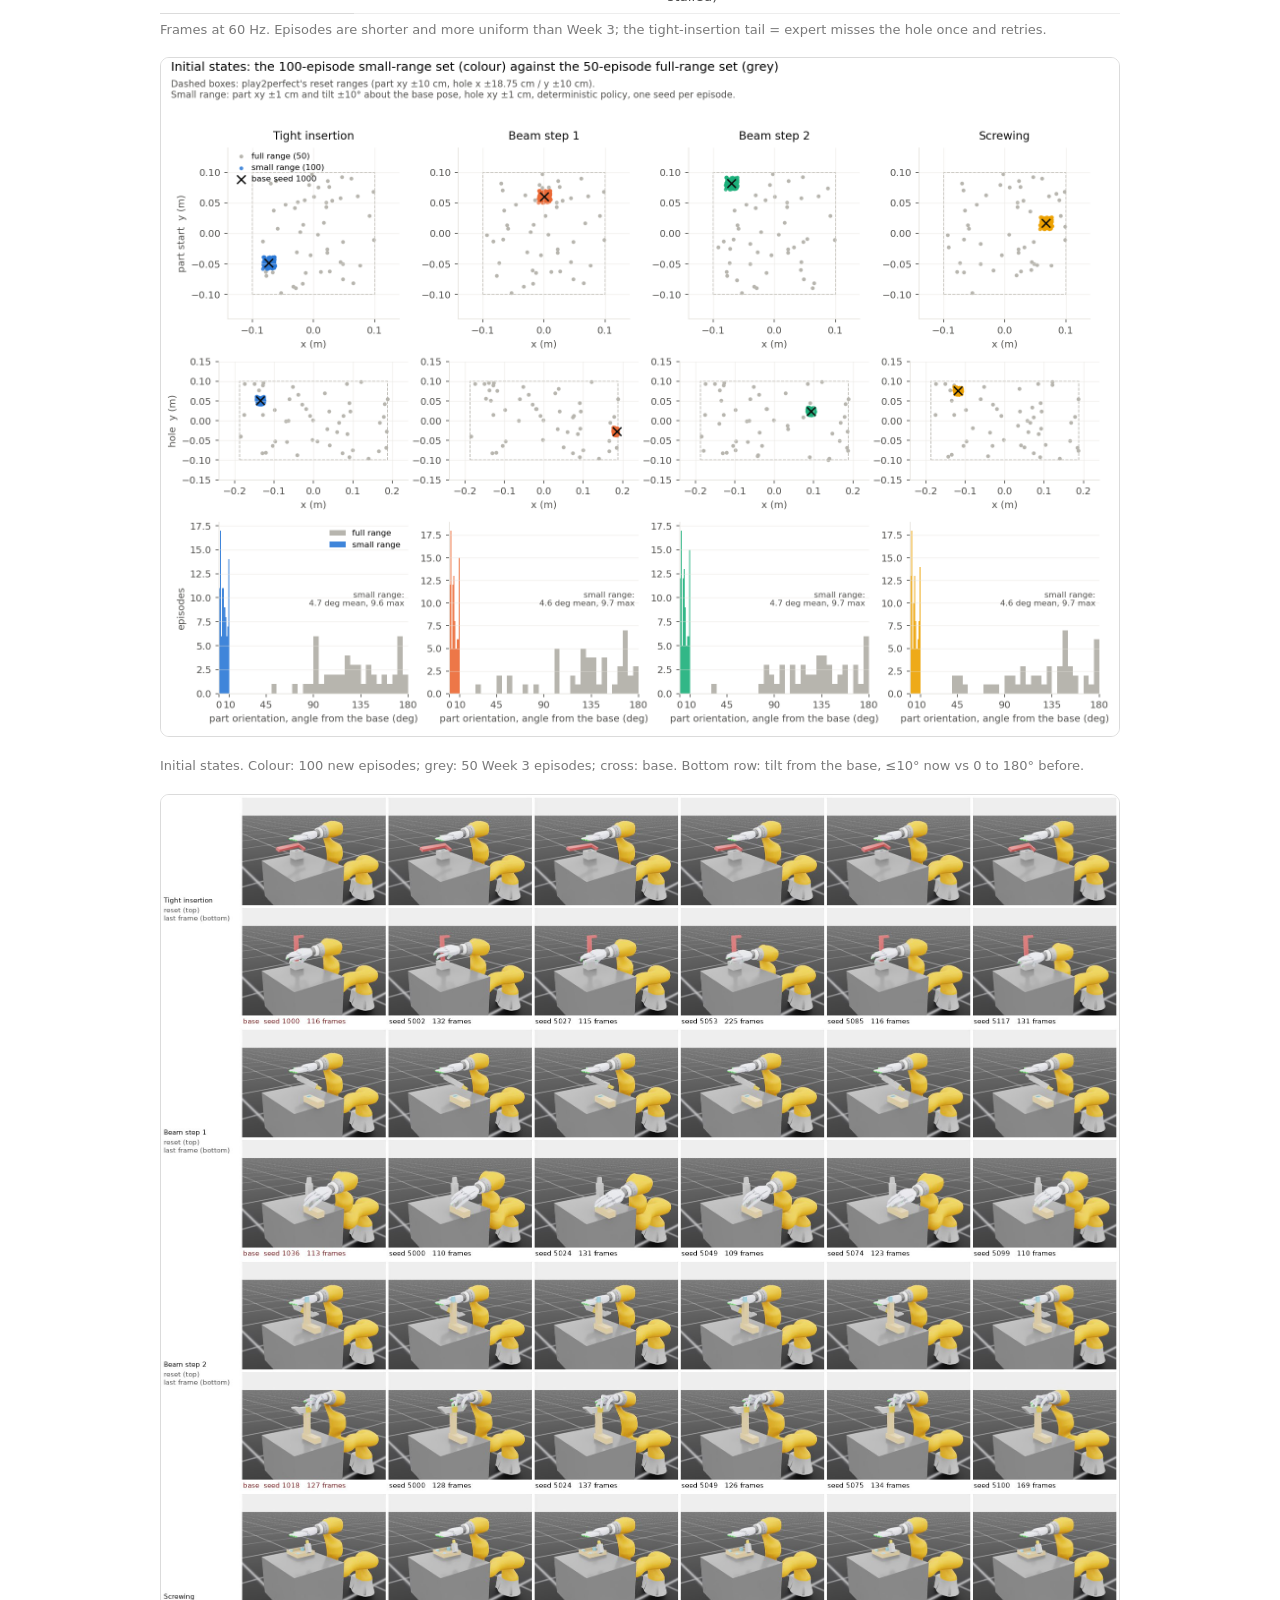
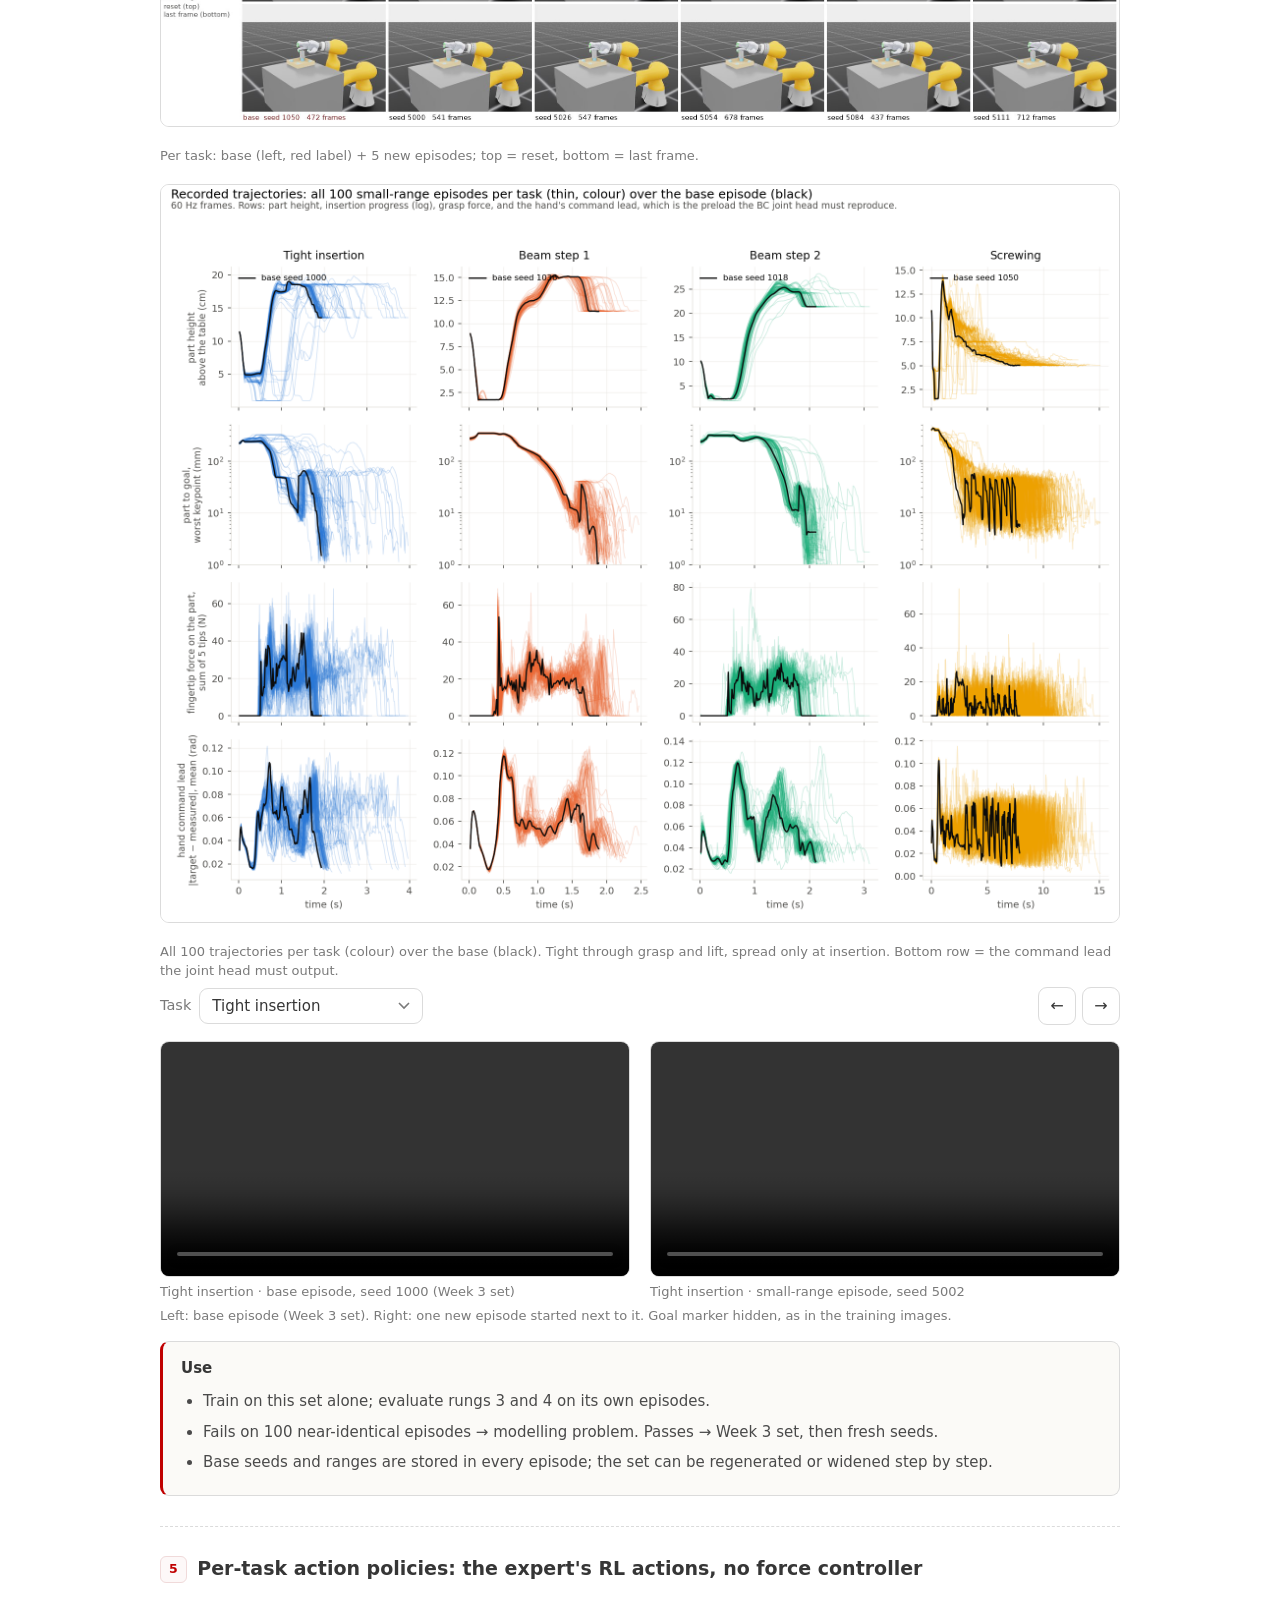
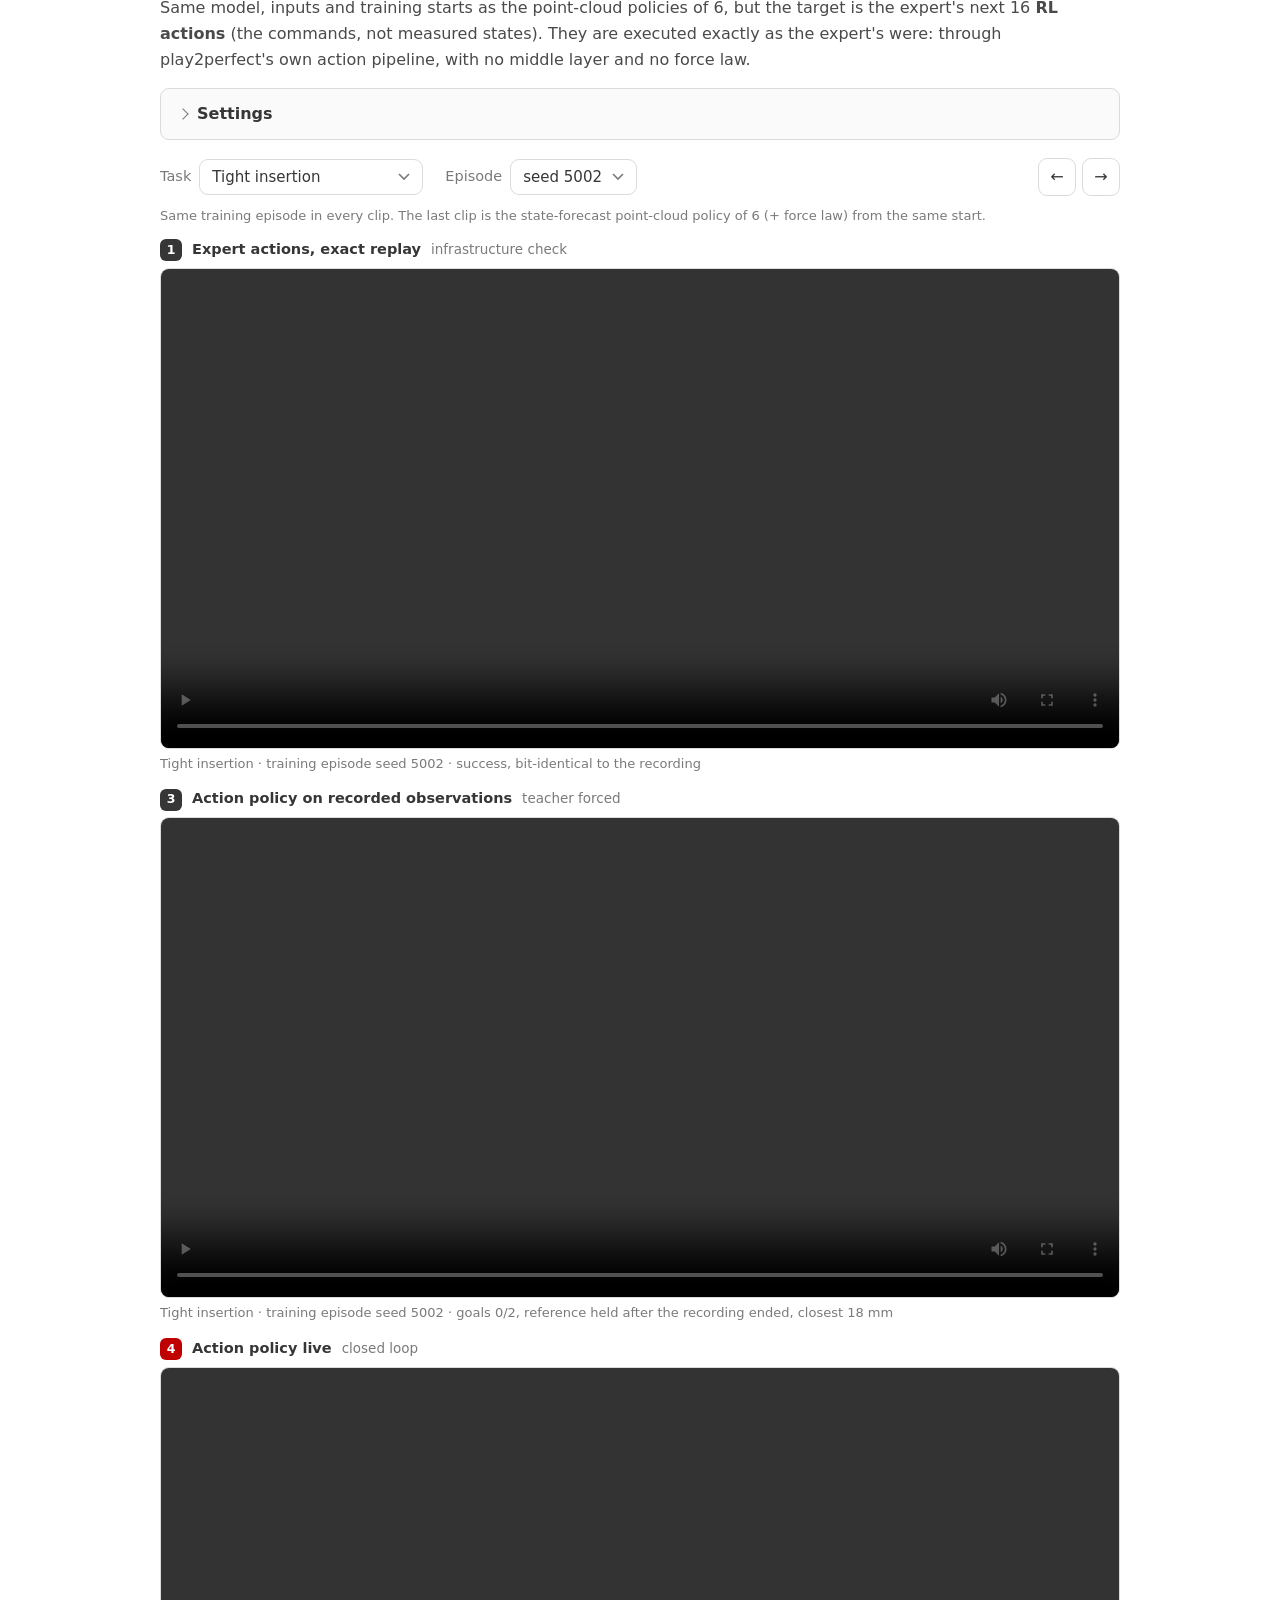
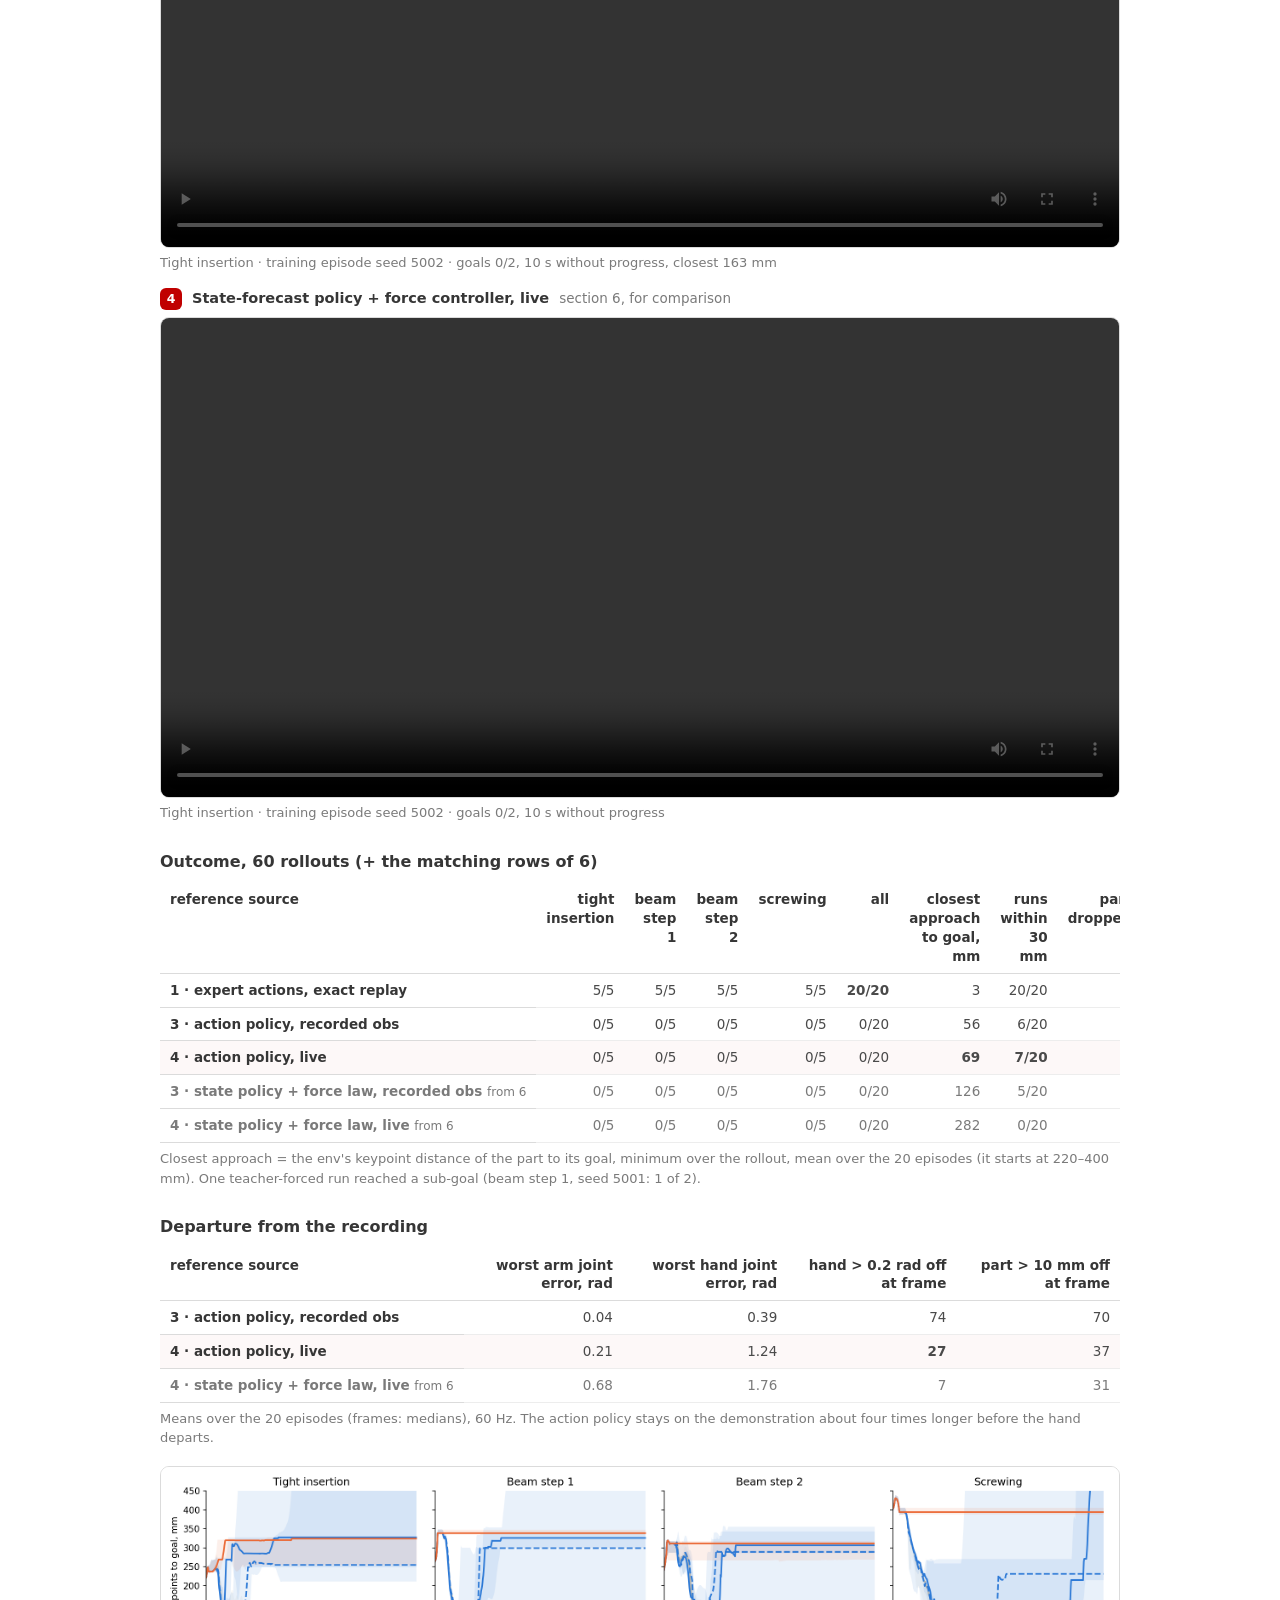
==== commit 95ad00cd: "Weeks 4-5: action policies first (section 5), per-task state checkpoints now section 6 Swapped the t" ====
--- a/updates.html
+++ b/updates.html
@@ -294,8 +294,8 @@
         <li><b>2</b> Why the live rollout drifts: the forecast is mostly a copy of the velocity input.</li>
         <li><b>3</b> Actuation channel, position offset vs feedforward torque: not the bottleneck.</li>
         <li><b>4</b> A small-range dataset, 100 episodes per task next to one base episode, for overfitting first.</li>
-        <li><b>5</b> Per-task checkpoints (one policy per task, point cloud and RGB-D) on their own training starts: 0/80 live, 1/80 teacher forced.</li>
-        <li><b>6</b> Per-task action policies (expert RL actions, no force controller): 0/20 live, but the first policy that carries the part toward the goal (7/20 within 30 mm).</li>
+        <li><b>5</b> Per-task action policies (expert RL actions, no force controller): 0/20 live, but the first policy that carries the part toward the goal (7/20 within 30 mm).</li>
+        <li><b>6</b> Per-task checkpoints (one policy per task, point cloud and RGB-D) on their own training starts: 0/80 live, 1/80 teacher forced.</li>
         <li><b>7</b> Per-task checkpoints trained on fixed-start sets (with and without push perturbations): 0/160 live, 1/160 teacher forced.</li>
       </ul>
 
@@ -575,9 +575,91 @@
         </div>
       </section>
 
-      <!-- ─────────────── 5: per-task v2 checkpoints, in-domain ─────────────── -->
+      <!-- ─────────────── 5: per-task ACTION policies ─────────────── -->
       <section class="result" id="w4-r5">
-        <h3><span class="rn">5</span>Per-task checkpoints on their own training starts</h3>
+        <h3><span class="rn">5</span>Per-task action policies: the expert's RL actions, no force controller</h3>
+        <p class="lead">Same model, inputs and training starts as the point-cloud policies of 6, but the target is the expert's next 16 <b>RL actions</b>
+        (the commands, not measured states). They are executed exactly as the expert's were: through play2perfect's own action pipeline, with no middle layer and no force law.</p>
+
+        <details class="settings">
+          <summary>Settings</summary>
+          <ul>
+            <li><b>Checkpoints</b>: 4 per-task EgoVerse HPT flow-matching policies, point cloud + the usual state inputs, trained 21.2k steps on that task's 90 <code>bc_dataset_small</code> training episodes. Output: a[s&hellip;s+15], 29-dim in [&minus;1, 1] (7 arm + 22 hand).</li>
+            <li><b>Execution</b>: forecast every 2 states; each frame the chunk's action for that state goes through the env's pipeline: arm target += 1.5 rad/s &times; dt &times; a, then EMA 0.1; hand = EMA 0.1 of the action mapped onto the joint range. Both physics substeps hold that target. Mean of 128 samples &times; 5 Euler steps per forecast.</li>
+            <li><b>Loading</b>: the raw EgoVerse checkpoints were converted to the <code>bc_sim_v2</code> format (same network, strict weight load). Offline on validation episodes the converted policy matches the EgoVerse predictions to 0.013&ndash;0.016 action units (sampling noise) and is as accurate against the true actions.</li>
+            <li><b>Rung 1 here</b>: the recorded actions through the same path reproduce every recording exactly (0.000 rad, 0.0 mm): 20/20.</li>
+            <li><b>Episodes</b>: the same 20 training starts as 6 (seeds 5000&ndash;5117), so the columns compare directly with the state-forecast policy.</li>
+          </ul>
+        </details>
+
+        <div class="picker" id="w4r5-pick" role="group" aria-label="Choose a task and a training episode">
+          <label>Task <select class="pk-task"></select></label>
+          <label>Episode <select class="pk-seed"></select></label>
+          <span class="pick-nav"><button type="button" class="pk-prev" aria-label="Previous episode">&larr;</button><button type="button" class="pk-next" aria-label="Next episode">&rarr;</button></span>
+        </div>
+        <p class="tnote" style="margin-top:-6px">Same training episode in every clip. The last clip is the state-forecast point-cloud policy of 6 (+ force law) from the same start.</p>
+        <div class="stack">
+          <figure>
+            <p class="lbl"><span class="k">1</span>Expert actions, exact replay <span class="sub">infrastructure check</span></p>
+            <video class="pk-video-1" controls preload="metadata" playsinline></video><figcaption class="pk-cap-1"></figcaption>
+          </figure>
+          <figure>
+            <p class="lbl"><span class="k">3</span>Action policy on recorded observations <span class="sub">teacher forced</span></p>
+            <video class="pk-video-2" controls preload="metadata" playsinline></video><figcaption class="pk-cap-2"></figcaption>
+          </figure>
+          <figure>
+            <p class="lbl"><span class="k b">4</span>Action policy live <span class="sub">closed loop</span></p>
+            <video class="pk-video-3" controls preload="metadata" playsinline></video><figcaption class="pk-cap-3"></figcaption>
+          </figure>
+          <figure>
+            <p class="lbl"><span class="k b">4</span>State-forecast policy + force controller, live <span class="sub">section 6, for comparison</span></p>
+            <video class="pk-video-4" controls preload="metadata" playsinline></video><figcaption class="pk-cap-4"></figcaption>
+          </figure>
+        </div>
+
+        <h4>Outcome, 60 rollouts (+ the matching rows of 6)</h4>
+        <div class="tblwrap"><table class="res">
+          <thead><tr><th>reference source</th><th>tight insertion</th><th>beam step 1</th><th>beam step 2</th><th>screwing</th><th>all</th><th>closest approach to goal, mm</th><th>runs within 30 mm</th><th>part dropped</th></tr></thead>
+          <tbody>
+            <tr><th scope="row">1 &middot; expert actions, exact replay</th><td>5/5</td><td>5/5</td><td>5/5</td><td>5/5</td><td><b>20/20</b></td><td>3</td><td>20/20</td><td>0</td></tr>
+            <tr><th scope="row">3 &middot; action policy, recorded obs</th><td>0/5</td><td>0/5</td><td>0/5</td><td>0/5</td><td>0/20</td><td>56</td><td>6/20</td><td>2</td></tr>
+            <tr class="hi"><th scope="row">4 &middot; action policy, live</th><td>0/5</td><td>0/5</td><td>0/5</td><td>0/5</td><td>0/20</td><td><b>69</b></td><td><b>7/20</b></td><td>6</td></tr>
+            <tr class="dim"><th scope="row">3 &middot; state policy + force law, recorded obs <span class="sub">from 6</span></th><td>0/5</td><td>0/5</td><td>0/5</td><td>0/5</td><td>0/20</td><td>126</td><td>5/20</td><td>1</td></tr>
+            <tr class="dim"><th scope="row">4 &middot; state policy + force law, live <span class="sub">from 6</span></th><td>0/5</td><td>0/5</td><td>0/5</td><td>0/5</td><td>0/20</td><td>282</td><td>0/20</td><td>0</td></tr>
+          </tbody>
+        </table></div>
+        <p class="tnote">Closest approach = the env's keypoint distance of the part to its goal, minimum over the rollout, mean over the 20 episodes (it starts at 220&ndash;400 mm). One teacher-forced run reached a sub-goal (beam step 1, seed 5001: 1 of 2).</p>
+
+        <h4>Departure from the recording</h4>
+        <div class="tblwrap"><table class="res">
+          <thead><tr><th>reference source</th><th>worst arm joint error, rad</th><th>worst hand joint error, rad</th><th>hand &gt; 0.2 rad off at frame</th><th>part &gt; 10 mm off at frame</th></tr></thead>
+          <tbody>
+            <tr><th scope="row">3 &middot; action policy, recorded obs</th><td>0.04</td><td>0.39</td><td>74</td><td>70</td></tr>
+            <tr class="hi"><th scope="row">4 &middot; action policy, live</th><td>0.21</td><td>1.24</td><td><b>27</b></td><td>37</td></tr>
+            <tr class="dim"><th scope="row">4 &middot; state policy + force law, live <span class="sub">from 6</span></th><td>0.68</td><td>1.76</td><td>7</td><td>31</td></tr>
+          </tbody>
+        </table></div>
+        <p class="tnote">Means over the 20 episodes (frames: medians), 60 Hz. The action policy stays on the demonstration about four times longer before the hand departs.</p>
+
+        <figure class="stack" style="margin-top:18px">
+          <img src="assets/updates/week5/action/goal_distance.png" alt="Part keypoint distance to goal over time, four tasks: expert replay, action policy teacher forced and live, state-forecast policy live" style="display:block;width:100%;height:auto;border:1px solid var(--rule2);border-radius:9px;background:#fff">
+          <figcaption>Part distance to goal, median over the 5 training starts (band: min&ndash;max). The action policy (blue) follows the expert (grey) down to 30&ndash;100 mm, then loses the part; the state-forecast policy (orange) never moves it toward the goal.</figcaption>
+        </figure>
+
+        <div class="callout">
+          <p><b>What the action target changes</b></p>
+          <ul style="margin:0">
+            <li><b>Still 0/20</b>, but for the first time a live policy <b>grasps, lifts and carries</b> the part toward the goal: closest approach 28&ndash;113 mm per task (mean), 7/20 runs within 30 mm (none on tight insertion), 6 drop the part on the way (3 of them screwing).</li>
+            <li><b>Longer on the demonstration</b>: hand &gt; 0.2 rad off at frame 27 instead of 7. Commands already contain the squeeze and are executed with the expert's own smoothing, so no reference-type or force-law mismatch remains.</li>
+            <li><b>Remaining failure = the final approach</b>: the part reaches 30&ndash;100 mm of the goal and then slips or misses the hole. Teacher forcing does not fix it (0/20, 1 sub-goal), so the per-step action fit, not only compounding drift, is limiting.</li>
+            <li><b>Next</b>: evaluate the multi-task action checkpoint on the same starts; more samples or chunk ensembling (the expert's actions sit at &plusmn;1 most of the time, 78&nbsp;% on tight insertion, and averaging 128 samples pulls them inward); an RGB-D action policy.</li>
+          </ul>
+        </div>
+      </section>
+
+      <!-- ─────────────── 6: per-task v2 checkpoints, in-domain ─────────────── -->
+      <section class="result" id="w4-r6">
+        <h3><span class="rn">6</span>Per-task checkpoints on their own training starts</h3>
         <p class="lead">One policy per task instead of one for all four, trained on the small-range set of 4. Every rollout starts from the
         recorded initial state of one of that policy's <b>training</b> episodes; policy forecasts + the force controller, as in 1.</p>
 
@@ -593,7 +675,7 @@
           </ul>
         </details>
 
-        <div class="picker" id="w4r5-pick" role="group" aria-label="Choose a task and a training episode">
+        <div class="picker" id="w4r6-pick" role="group" aria-label="Choose a task and a training episode">
           <label>Task <select class="pk-task"></select></label>
           <label>Episode <select class="pk-seed"></select></label>
           <span class="pick-nav"><button type="button" class="pk-prev" aria-label="Previous episode">&larr;</button><button type="button" class="pk-next" aria-label="Next episode">&rarr;</button></span>
@@ -664,99 +746,17 @@
         </div>
       </section>
 
-      <!-- ─────────────── 6: per-task ACTION policies ─────────────── -->
-      <section class="result" id="w4-r6">
-        <h3><span class="rn">6</span>Per-task action policies: the expert's RL actions, no force controller</h3>
-        <p class="lead">Same model, inputs and training starts as the point-cloud policies of 5, but the target is the expert's next 16 <b>RL actions</b>
-        (the commands, not measured states). They are executed exactly as the expert's were: through play2perfect's own action pipeline, with no middle layer and no force law.</p>
-
-        <details class="settings">
-          <summary>Settings</summary>
-          <ul>
-            <li><b>Checkpoints</b>: 4 per-task EgoVerse HPT flow-matching policies, point cloud + the usual state inputs, trained 21.2k steps on that task's 90 <code>bc_dataset_small</code> training episodes. Output: a[s&hellip;s+15], 29-dim in [&minus;1, 1] (7 arm + 22 hand).</li>
-            <li><b>Execution</b>: forecast every 2 states; each frame the chunk's action for that state goes through the env's pipeline: arm target += 1.5 rad/s &times; dt &times; a, then EMA 0.1; hand = EMA 0.1 of the action mapped onto the joint range. Both physics substeps hold that target. Mean of 128 samples &times; 5 Euler steps per forecast.</li>
-            <li><b>Loading</b>: the raw EgoVerse checkpoints were converted to the <code>bc_sim_v2</code> format (same network, strict weight load). Offline on validation episodes the converted policy matches the EgoVerse predictions to 0.013&ndash;0.016 action units (sampling noise) and is as accurate against the true actions.</li>
-            <li><b>Rung 1 here</b>: the recorded actions through the same path reproduce every recording exactly (0.000 rad, 0.0 mm): 20/20.</li>
-            <li><b>Episodes</b>: the same 20 training starts as 5 (seeds 5000&ndash;5117), so the columns compare directly with the state-forecast policy.</li>
-          </ul>
-        </details>
-
-        <div class="picker" id="w4r6-pick" role="group" aria-label="Choose a task and a training episode">
-          <label>Task <select class="pk-task"></select></label>
-          <label>Episode <select class="pk-seed"></select></label>
-          <span class="pick-nav"><button type="button" class="pk-prev" aria-label="Previous episode">&larr;</button><button type="button" class="pk-next" aria-label="Next episode">&rarr;</button></span>
-        </div>
-        <p class="tnote" style="margin-top:-6px">Same training episode in every clip. The last clip is the state-forecast point-cloud policy of 5 (+ force law) from the same start.</p>
-        <div class="stack">
-          <figure>
-            <p class="lbl"><span class="k">1</span>Expert actions, exact replay <span class="sub">infrastructure check</span></p>
-            <video class="pk-video-1" controls preload="metadata" playsinline></video><figcaption class="pk-cap-1"></figcaption>
-          </figure>
-          <figure>
-            <p class="lbl"><span class="k">3</span>Action policy on recorded observations <span class="sub">teacher forced</span></p>
-            <video class="pk-video-2" controls preload="metadata" playsinline></video><figcaption class="pk-cap-2"></figcaption>
-          </figure>
-          <figure>
-            <p class="lbl"><span class="k b">4</span>Action policy live <span class="sub">closed loop</span></p>
-            <video class="pk-video-3" controls preload="metadata" playsinline></video><figcaption class="pk-cap-3"></figcaption>
-          </figure>
-          <figure>
-            <p class="lbl"><span class="k b">4</span>State-forecast policy + force controller, live <span class="sub">section 5, for comparison</span></p>
-            <video class="pk-video-4" controls preload="metadata" playsinline></video><figcaption class="pk-cap-4"></figcaption>
-          </figure>
-        </div>
-
-        <h4>Outcome, 60 rollouts (+ the matching rows of 5)</h4>
-        <div class="tblwrap"><table class="res">
-          <thead><tr><th>reference source</th><th>tight insertion</th><th>beam step 1</th><th>beam step 2</th><th>screwing</th><th>all</th><th>closest approach to goal, mm</th><th>runs within 30 mm</th><th>part dropped</th></tr></thead>
-          <tbody>
-            <tr><th scope="row">1 &middot; expert actions, exact replay</th><td>5/5</td><td>5/5</td><td>5/5</td><td>5/5</td><td><b>20/20</b></td><td>3</td><td>20/20</td><td>0</td></tr>
-            <tr><th scope="row">3 &middot; action policy, recorded obs</th><td>0/5</td><td>0/5</td><td>0/5</td><td>0/5</td><td>0/20</td><td>56</td><td>6/20</td><td>2</td></tr>
-            <tr class="hi"><th scope="row">4 &middot; action policy, live</th><td>0/5</td><td>0/5</td><td>0/5</td><td>0/5</td><td>0/20</td><td><b>69</b></td><td><b>7/20</b></td><td>6</td></tr>
-            <tr class="dim"><th scope="row">3 &middot; state policy + force law, recorded obs <span class="sub">from 5</span></th><td>0/5</td><td>0/5</td><td>0/5</td><td>0/5</td><td>0/20</td><td>126</td><td>5/20</td><td>1</td></tr>
-            <tr class="dim"><th scope="row">4 &middot; state policy + force law, live <span class="sub">from 5</span></th><td>0/5</td><td>0/5</td><td>0/5</td><td>0/5</td><td>0/20</td><td>282</td><td>0/20</td><td>0</td></tr>
-          </tbody>
-        </table></div>
-        <p class="tnote">Closest approach = the env's keypoint distance of the part to its goal, minimum over the rollout, mean over the 20 episodes (it starts at 220&ndash;400 mm). One teacher-forced run reached a sub-goal (beam step 1, seed 5001: 1 of 2).</p>
-
-        <h4>Departure from the recording</h4>
-        <div class="tblwrap"><table class="res">
-          <thead><tr><th>reference source</th><th>worst arm joint error, rad</th><th>worst hand joint error, rad</th><th>hand &gt; 0.2 rad off at frame</th><th>part &gt; 10 mm off at frame</th></tr></thead>
-          <tbody>
-            <tr><th scope="row">3 &middot; action policy, recorded obs</th><td>0.04</td><td>0.39</td><td>74</td><td>70</td></tr>
-            <tr class="hi"><th scope="row">4 &middot; action policy, live</th><td>0.21</td><td>1.24</td><td><b>27</b></td><td>37</td></tr>
-            <tr class="dim"><th scope="row">4 &middot; state policy + force law, live <span class="sub">from 5</span></th><td>0.68</td><td>1.76</td><td>7</td><td>31</td></tr>
-          </tbody>
-        </table></div>
-        <p class="tnote">Means over the 20 episodes (frames: medians), 60 Hz. The action policy stays on the demonstration about four times longer before the hand departs.</p>
-
-        <figure class="stack" style="margin-top:18px">
-          <img src="assets/updates/week5/action/goal_distance.png" alt="Part keypoint distance to goal over time, four tasks: expert replay, action policy teacher forced and live, state-forecast policy live" style="display:block;width:100%;height:auto;border:1px solid var(--rule2);border-radius:9px;background:#fff">
-          <figcaption>Part distance to goal, median over the 5 training starts (band: min&ndash;max). The action policy (blue) follows the expert (grey) down to 30&ndash;100 mm, then loses the part; the state-forecast policy (orange) never moves it toward the goal.</figcaption>
-        </figure>
-
-        <div class="callout">
-          <p><b>What the action target changes</b></p>
-          <ul style="margin:0">
-            <li><b>Still 0/20</b>, but for the first time a live policy <b>grasps, lifts and carries</b> the part toward the goal: closest approach 28&ndash;113 mm per task (mean), 7/20 runs within 30 mm (none on tight insertion), 6 drop the part on the way (3 of them screwing).</li>
-            <li><b>Longer on the demonstration</b>: hand &gt; 0.2 rad off at frame 27 instead of 7. Commands already contain the squeeze and are executed with the expert's own smoothing, so no reference-type or force-law mismatch remains.</li>
-            <li><b>Remaining failure = the final approach</b>: the part reaches 30&ndash;100 mm of the goal and then slips or misses the hole. Teacher forcing does not fix it (0/20, 1 sub-goal), so the per-step action fit, not only compounding drift, is limiting.</li>
-            <li><b>Next</b>: evaluate the multi-task action checkpoint on the same starts; more samples or chunk ensembling (the expert's actions sit at &plusmn;1 most of the time, 78&nbsp;% on tight insertion, and averaging 128 samples pulls them inward); an RGB-D action policy.</li>
-          </ul>
-        </div>
-      </section>
-
       <!-- ─────────────── 7: fixed-start training sets ─────────────── -->
       <section class="result" id="w4-r7">
         <h3><span class="rn">7</span>Per-task checkpoints trained on fixed-start sets</h3>
         <p class="lead">Two new training sets remove start variation: every episode of a task starts from the <b>same</b> state (the small-range set's base episode).
-        In the second set the part also received random push impulses during collection, so the demonstrations include recoveries. Policies as in 5 (state forecast + force controller), one per task, point cloud and RGB-D.</p>
+        In the second set the part also received random push impulses during collection, so the demonstrations include recoveries. Policies as in 6 (state forecast + force controller), one per task, point cloud and RGB-D.</p>
 
         <details class="settings">
           <summary>Settings</summary>
           <ul>
             <li><b>Training sets</b>: <code>bc_dataset_fixed</code> and <code>bc_dataset_fixed_perturbed</code>, 100 successful episodes per task, 90 for training. Both start from the identical state (verified: 0.0 difference). Perturbed: play2perfect's wrench randomisation on the part, N(0,1) &times; mass &times; 10 m/s<sup>2</sup> with probability 0.05 per step.</li>
-            <li><b>Checkpoints</b>: 16 = 2 sets &times; 4 tasks &times; {point cloud, RGB-D}, the same model and training as 5.</li>
+            <li><b>Checkpoints</b>: 16 = 2 sets &times; 4 tasks &times; {point cloud, RGB-D}, the same model and training as 6.</li>
             <li><b>Episodes</b>: 5 training episodes per task per set (same start; only the sampling-noise seed differs). 2 sets &times; 4 tasks &times; 5 &times; 2 inputs &times; 2 laws &times; 2 input sources = <b>320 rollouts</b>, plus 20 exact replays of the fixed set's recorded commands (20/20).</li>
             <li><b>Visual timing</b>: these sets record the camera at the current state (lag 0; the earlier sets lag 2 states). Verified by replay: depth identical to the stored frames.</li>
             <li><b>No pushes during evaluation</b>: rollouts of the perturbed-set policies are unperturbed. Their recordings contain pushes, so the part leaves its recorded path after 6&ndash;11 frames even when the policy is fed the recording.</li>
@@ -815,7 +815,7 @@
             <li><b>Nothing live</b>: 0/160. Hand &gt; 0.2 rad off at frame 6&ndash;17, as with the small-range set. Identical starts do not fix a state-forecast reference executed through the force controller.</li>
             <li><b>Better fit offline, not in the loop</b>: offline these policies beat the small-range ones on their own validation episodes (hand 0.030&ndash;0.045 vs 0.042&ndash;0.052 rad). Teacher forced they still lose the part at the grasp (1/80 and 0/80).</li>
             <li><b>Pushes do not help here</b>: the perturbed set's policies are no better teacher forced or live. Its evaluation is unperturbed, so recovery behaviour is never exercised.</li>
-            <li>Taken with 6: the <b>target</b> (commands vs measured states, executed by the expert's own path) matters more than the training set.</li>
+            <li>Taken with 5: the <b>target</b> (commands vs measured states, executed by the expert's own path) matters more than the training set.</li>
           </ul>
         </div>
       </section>
@@ -1035,9 +1035,9 @@
               + "  ·  top: force as a position offset, bottom: the same force as joint torque.";
           });
         })();
-        /* weeks 4-5, 5: per-task v2 checkpoints, same training episode across rungs; task + episode pickers */
+        /* weeks 4-5, 6: per-task v2 checkpoints, same training episode across rungs; task + episode pickers */
         (function(){
-          const root = document.getElementById("w4r5-pick"), r = root.parentElement;
+          const root = document.getElementById("w4r6-pick"), r = root.parentElement;
           const selT = root.querySelector(".pk-task"), selS = root.querySelector(".pk-seed");
           const vids = [1, 2, 3, 4, 5].map(k => r.querySelector(".pk-video-" + k)), caps = [1, 2, 3, 4, 5].map(k => r.querySelector(".pk-cap-" + k));
           const C = ["oraclecmd_null", "pointcloud_task_space_recobs", "rgbd_task_space_recobs", "pointcloud_task_space", "rgbd_task_space"];
@@ -1066,13 +1066,13 @@
           root.querySelector(".pk-next").addEventListener("click", () => step(1));
           fillSeeds(); show();
         })();
-        /* weeks 4-5, 6: per-task action policies; same training episode across rungs + the state policy of 5 */
+        /* weeks 4-5, 5: per-task action policies; same training episode across rungs + the state policy of 6 */
         (function(){
-          const root = document.getElementById("w4r6-pick"), r = root.parentElement;
+          const root = document.getElementById("w4r5-pick"), r = root.parentElement;
           const selT = root.querySelector(".pk-task"), selS = root.querySelector(".pk-seed");
           const vids = [1, 2, 3, 4].map(k => r.querySelector(".pk-video-" + k)), caps = [1, 2, 3, 4].map(k => r.querySelector(".pk-cap-" + k));
           const T = [{id:"tight_insertion", label:"Tight insertion"},{id:"beam_assembly_step1", label:"Beam assembly, step 1"},{id:"beam_assembly_step2", label:"Beam assembly, step 2"},{id:"screwing", label:"Screwing"}];
-          /* verdicts per rung: "goals, why it ended, closest approach mm" (rung 4b from section 5's map is re-derived below) */
+          /* verdicts per rung: "goals, why it ended, closest approach mm" (rung 4b from section 6's map is re-derived below) */
           const R = {"beam_assembly_step1":{"5001":["success","1/2, frame_cap, 9","0/2, timeout, 40"],"5024":["success","0/2, frame_cap, 14","0/2, timeout, 30"],"5048":["success","0/2, frame_cap, 31","0/2, timeout, 54"],"5073":["success","0/2, frame_cap, 36","0/2, timeout, 123"],"5099":["success","0/2, frame_cap, 25","0/2, fall, 48"]},"beam_assembly_step2":{"5001":["success","0/2, frame_cap, 93","0/2, timeout, 19"],"5025":["success","0/2, frame_cap, 86","0/2, timeout, 18"],"5050":["success","0/2, frame_cap, 22","0/2, timeout, 14"],"5077":["success","0/2, frame_cap, 31","0/2, timeout, 40"],"5100":["success","0/2, frame_cap, 81","0/2, timeout, 48"]},"screwing":{"5000":["success","0/10, timeout, 55","0/10, fall, 30"],"5025":["success","0/10, timeout, 67","0/10, timeout, 78"],"5049":["success","0/10, timeout, 43","0/10, fall, 17"],"5084":["success","0/10, fall, 41","0/10, fall, 18"],"5111":["success","0/10, timeout, 187","0/10, timeout, 237"]},"tight_insertion":{"5002":["success","0/2, frame_cap, 18","0/2, timeout, 163"],"5030":["success","0/2, frame_cap, 48","0/2, timeout, 82"],"5055":["success","0/2, frame_cap, 153","0/2, timeout, 222"],"5086":["success","0/2, frame_cap, 41","0/2, fall, 50"],"5117":["success","0/2, fall, 29","0/2, fall, 50"]}};
           const R5 = {"beam_assembly_step1":{"5001":["0/2, frame_cap","0/2, frame_cap","0/2, timeout","0/2, timeout"],"5024":["0/2, frame_cap","success","0/2, timeout","0/2, timeout"],"5048":["0/2, frame_cap","0/2, frame_cap","0/2, timeout","0/2, timeout"],"5073":["0/2, frame_cap","0/2, frame_cap","0/2, timeout","0/2, timeout"],"5099":["0/2, frame_cap","0/2, frame_cap","0/2, timeout","0/2, timeout"]},"beam_assembly_step2":{"5001":["0/2, frame_cap","0/2, frame_cap","0/2, timeout","0/2, timeout"],"5025":["0/2, frame_cap","0/2, frame_cap","0/2, timeout","0/2, timeout"],"5050":["0/2, frame_cap","0/2, frame_cap","0/2, timeout","0/2, timeout"],"5077":["0/2, frame_cap","0/2, frame_cap","0/2, timeout","0/2, timeout"],"5100":["0/2, frame_cap","0/2, frame_cap","0/2, timeout","0/2, timeout"]},"screwing":{"5000":["0/10, timeout","0/10, timeout","0/10, timeout","0/10, timeout"],"5025":["0/10, timeout","0/10, timeout","0/10, timeout","0/10, timeout"],"5049":["0/10, timeout","0/10, timeout","0/10, timeout","0/10, timeout"],"5084":["0/10, frame_cap","0/10, frame_cap","0/10, timeout","0/10, timeout"],"5111":["0/10, timeout","0/10, timeout","0/10, timeout","0/10, timeout"]},"tight_insertion":{"5002":["0/2, fall","0/2, fall","0/2, timeout","0/2, timeout"],"5030":["0/2, frame_cap","0/2, fall","0/2, timeout","0/2, timeout"],"5055":["0/2, frame_cap","0/2, frame_cap","0/2, timeout","0/2, timeout"],"5086":["0/2, frame_cap","0/2, fall","0/2, timeout","0/2, timeout"],"5117":["0/2, frame_cap","0/2, frame_cap","0/2, timeout","0/2, timeout"]}};
           const END = {frame_cap: "reference held after the recording ended", timeout: "10 s without progress", fall: "part dropped"};
@@ -1205,8 +1205,8 @@
       ["w4-r2", "2 · Why live drifts"],
       ["w4-r3", "3 · Actuation channel"],
       ["w4-r4", "4 · Small-range set"],
-      ["w4-r5", "5 · Per-task checkpoints"],
-      ["w4-r6", "6 · Action policies"],
+      ["w4-r5", "5 · Action policies"],
+      ["w4-r6", "6 · Per-task checkpoints"],
       ["w4-r7", "7 · Fixed-start sets"],
     ["week-3", "Week 3", 1],
       ["w3-r1", "1 · Offline prediction"],
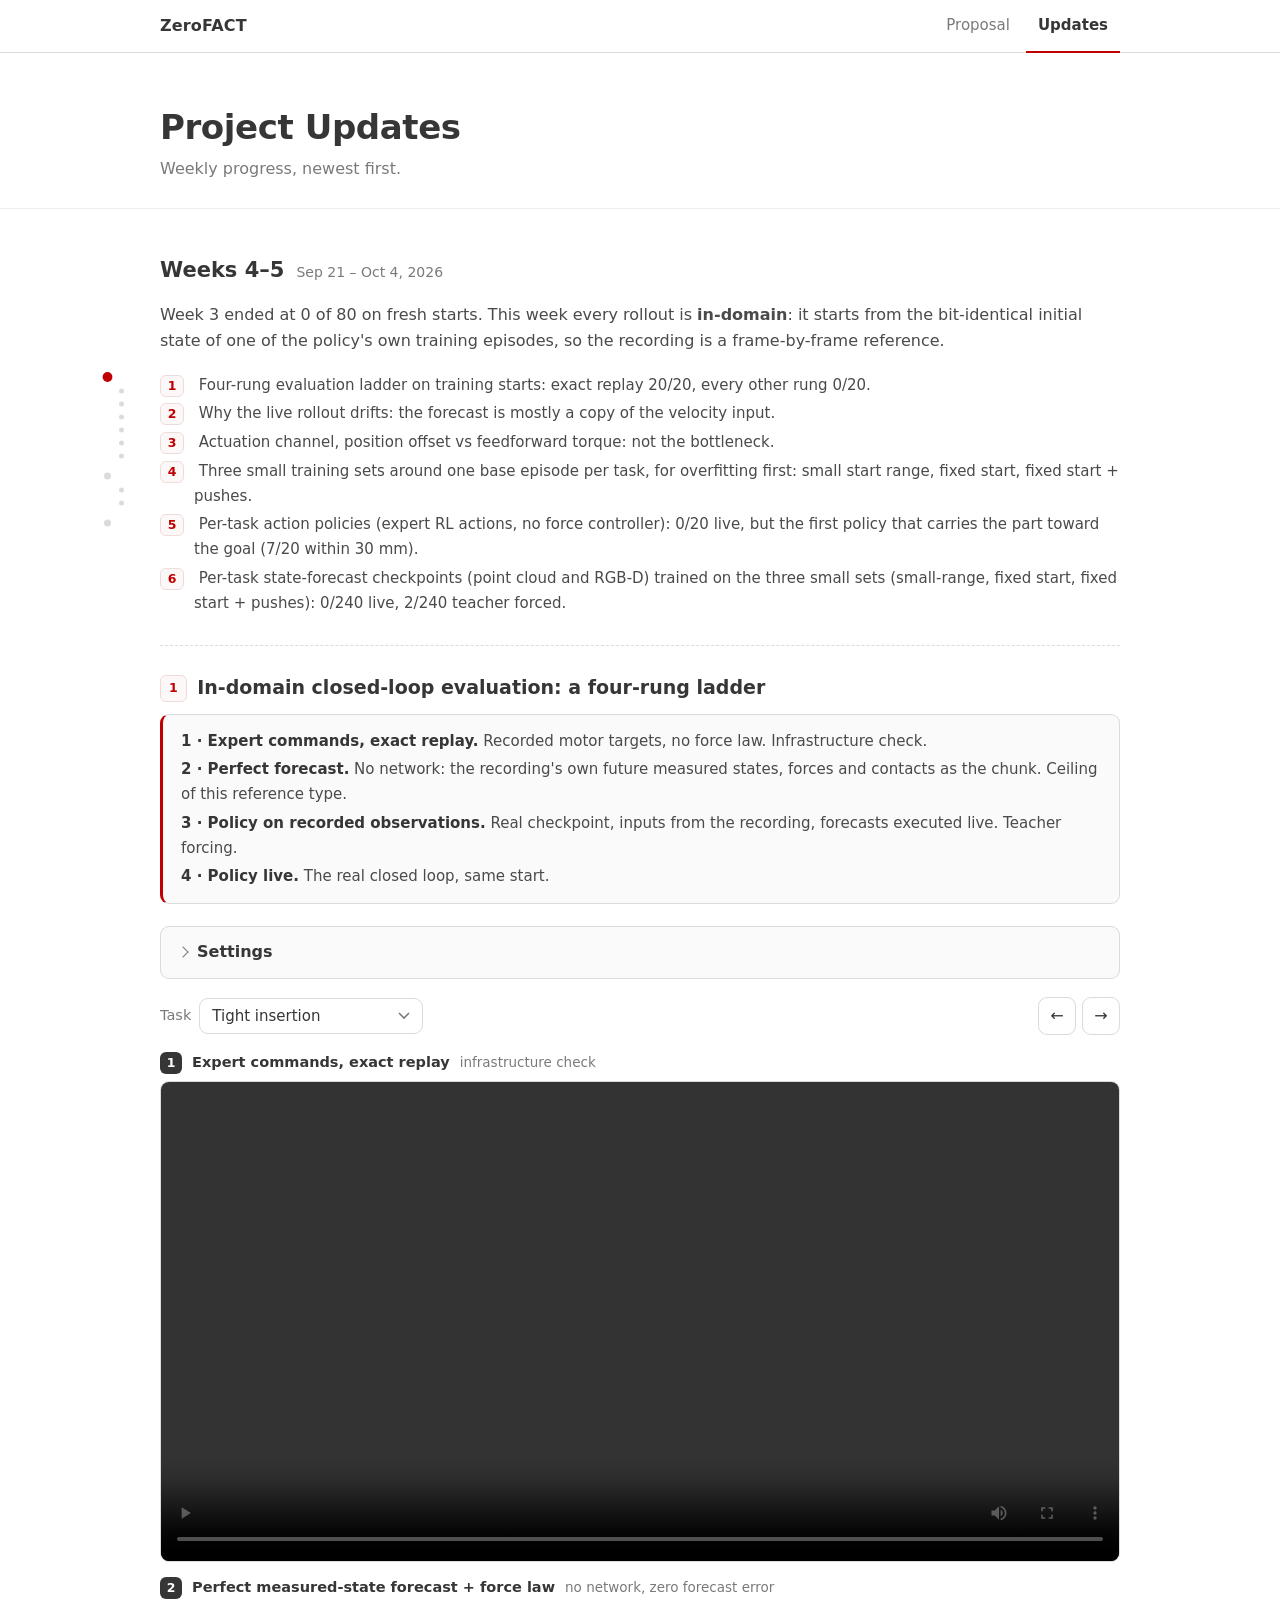
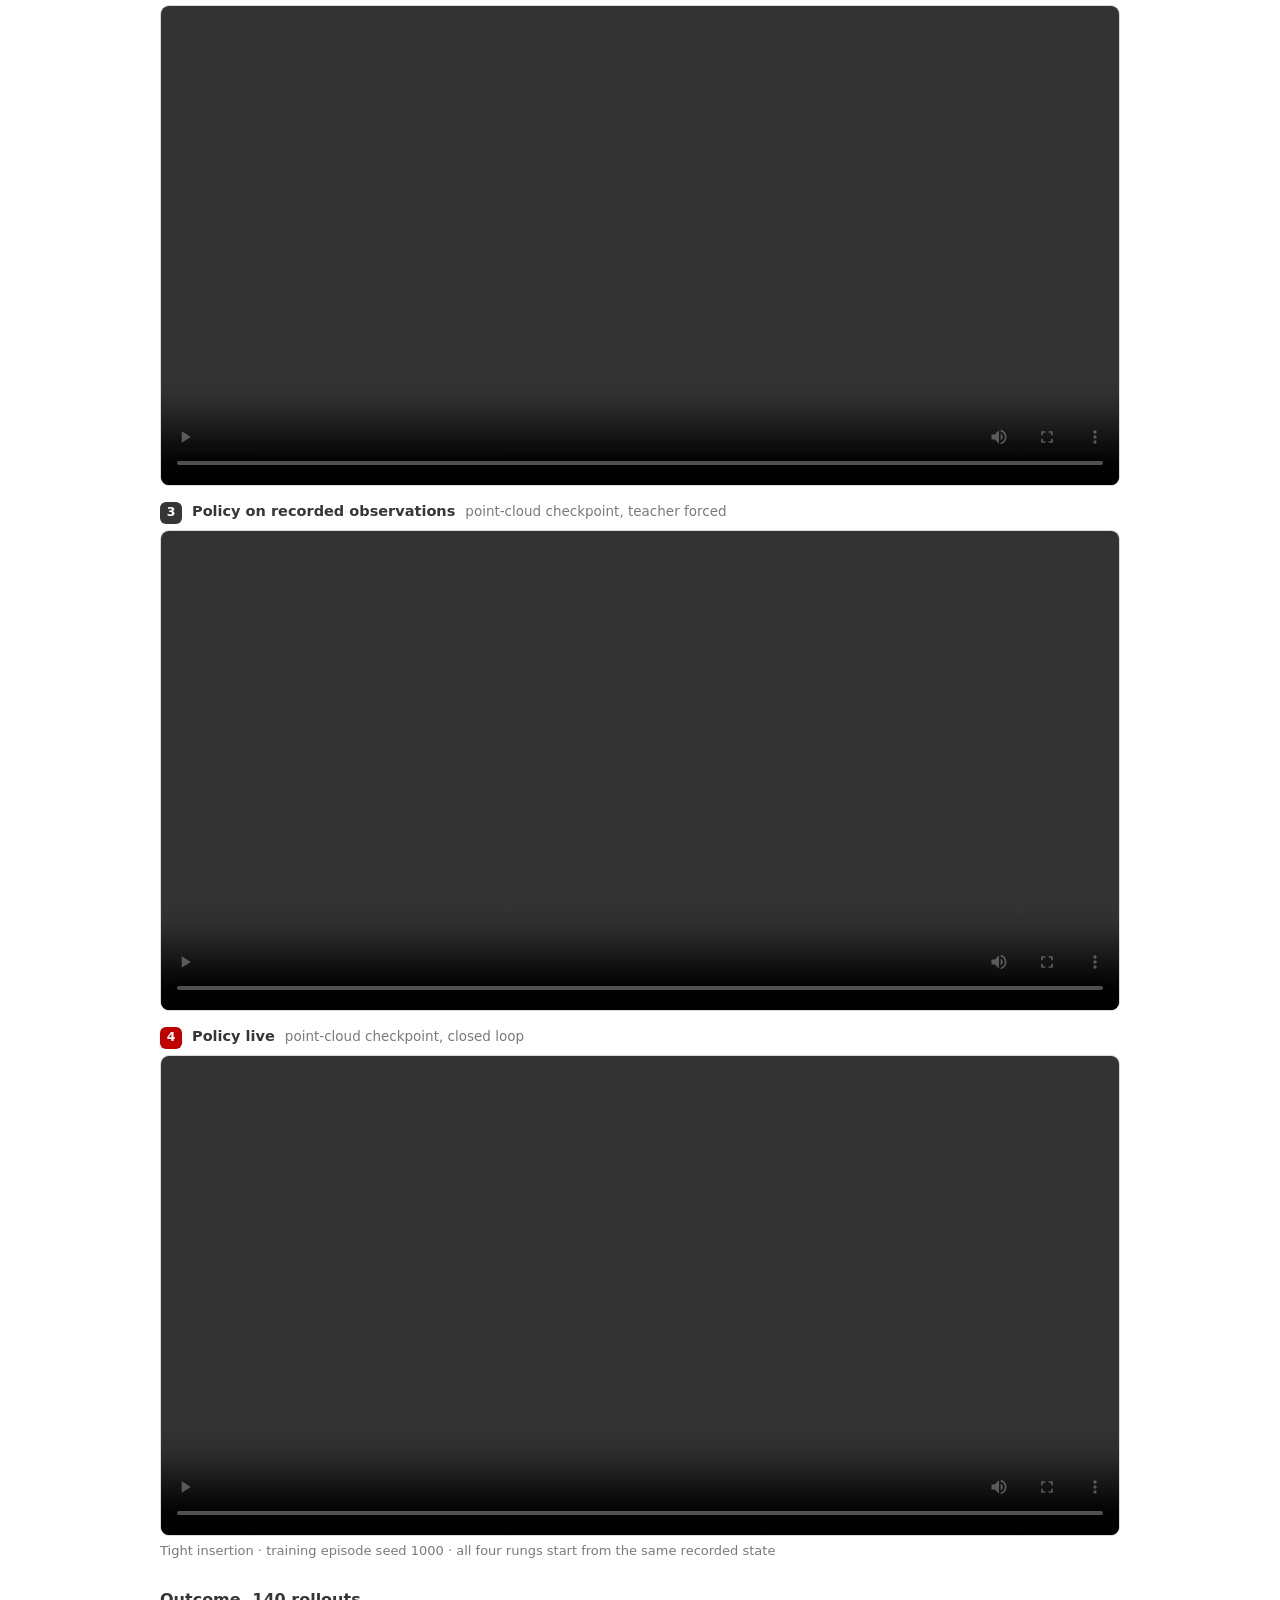
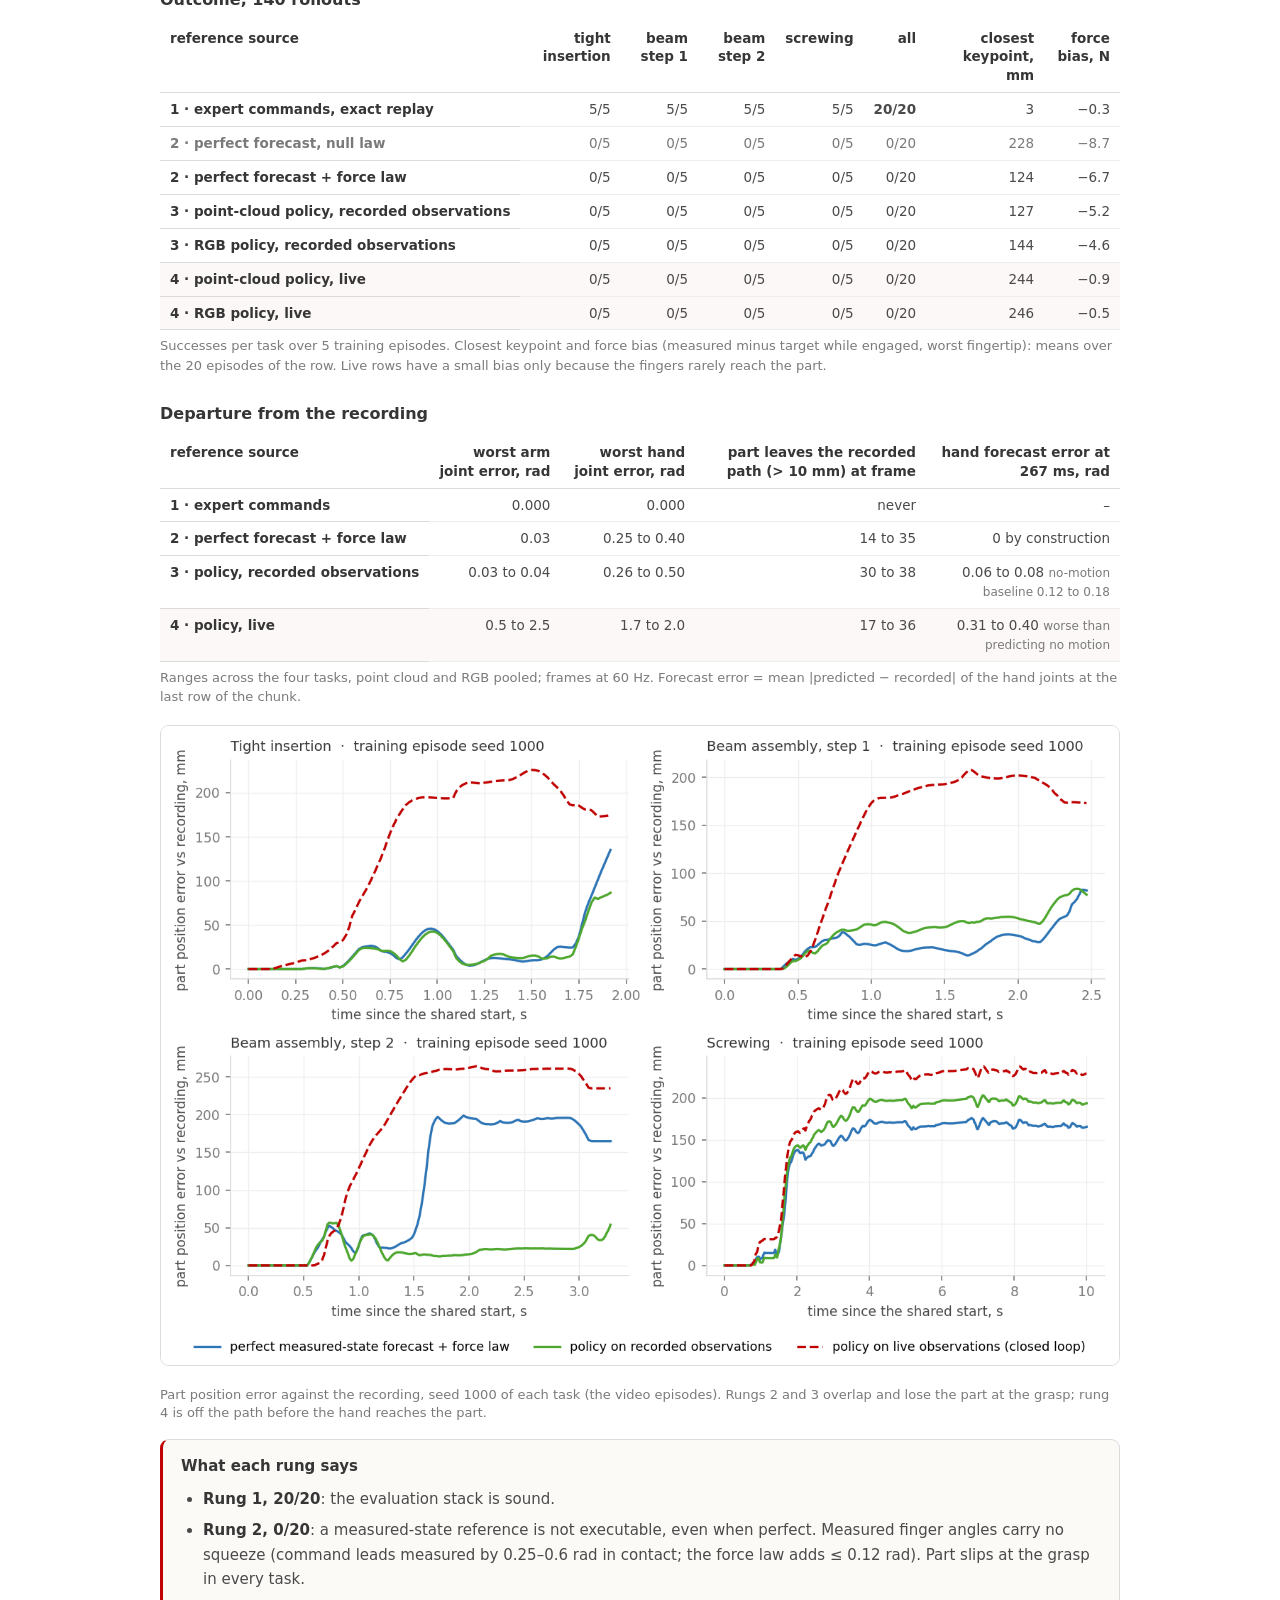
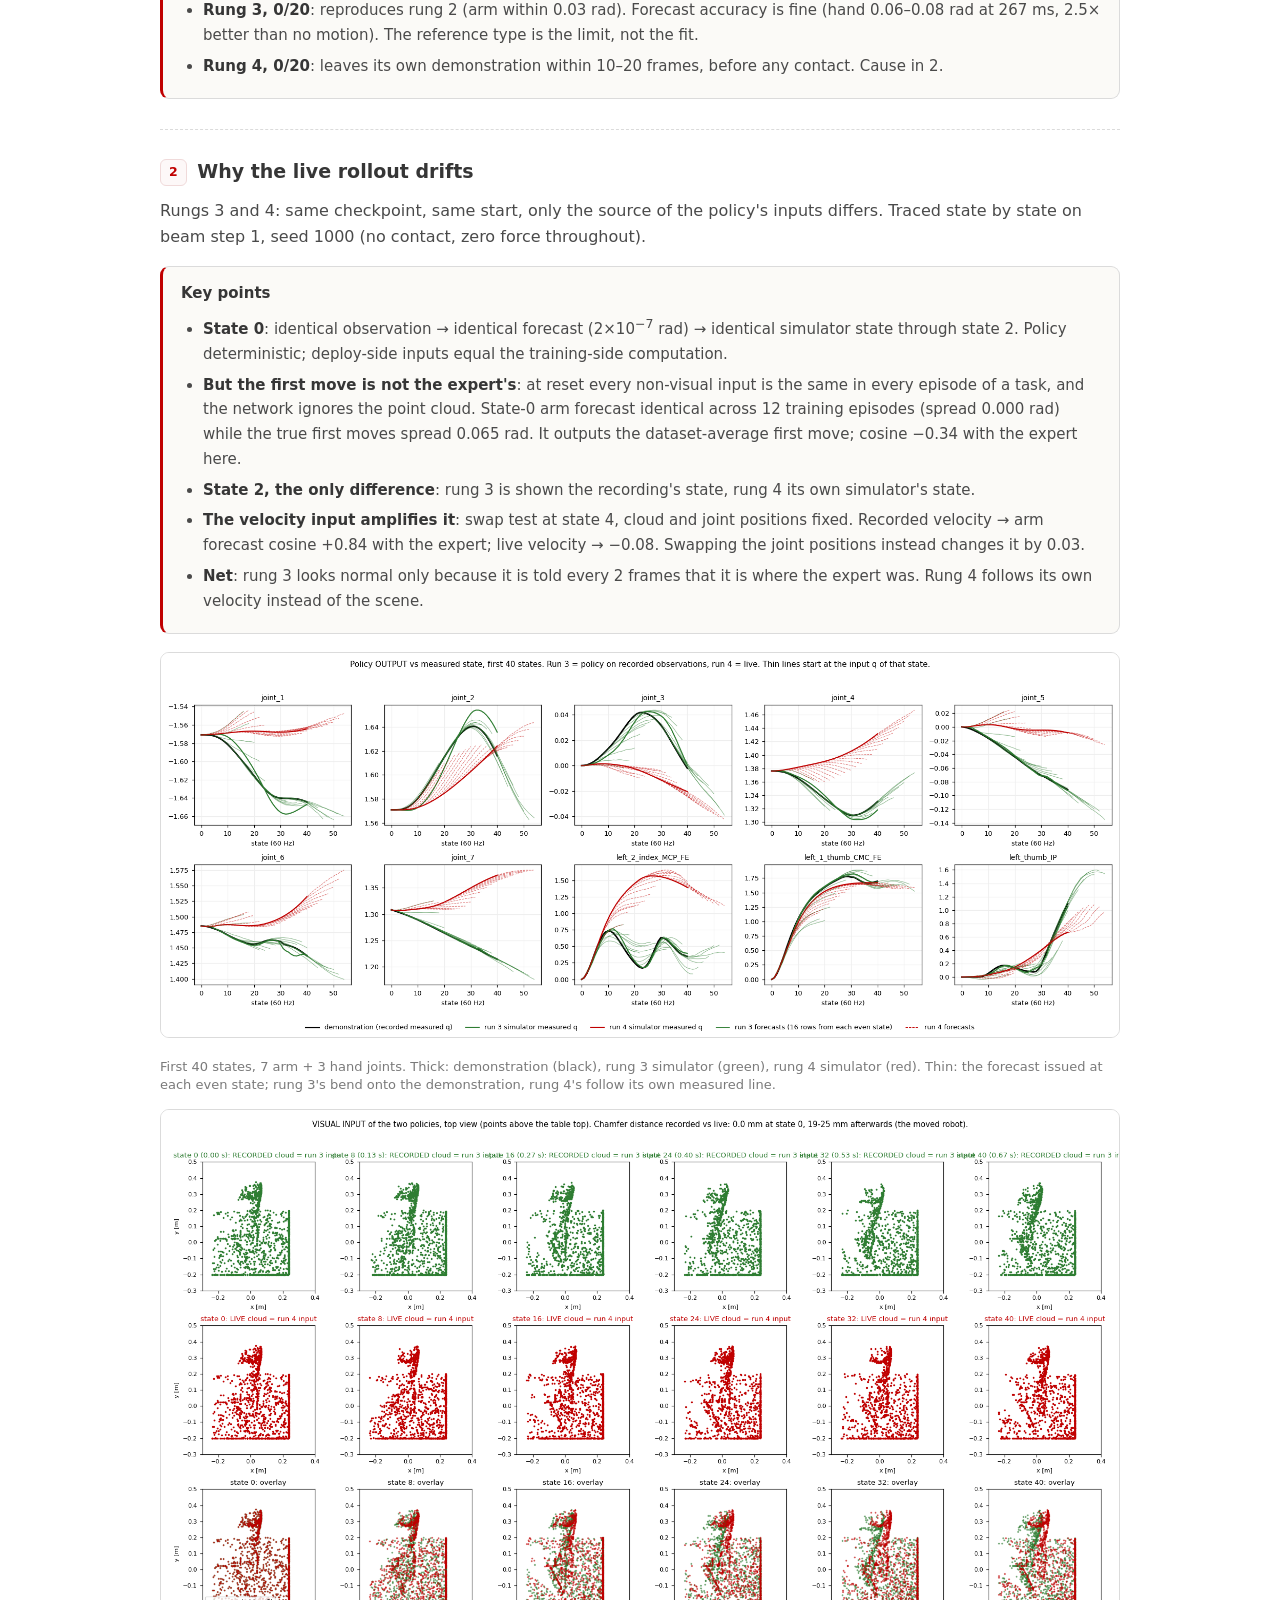
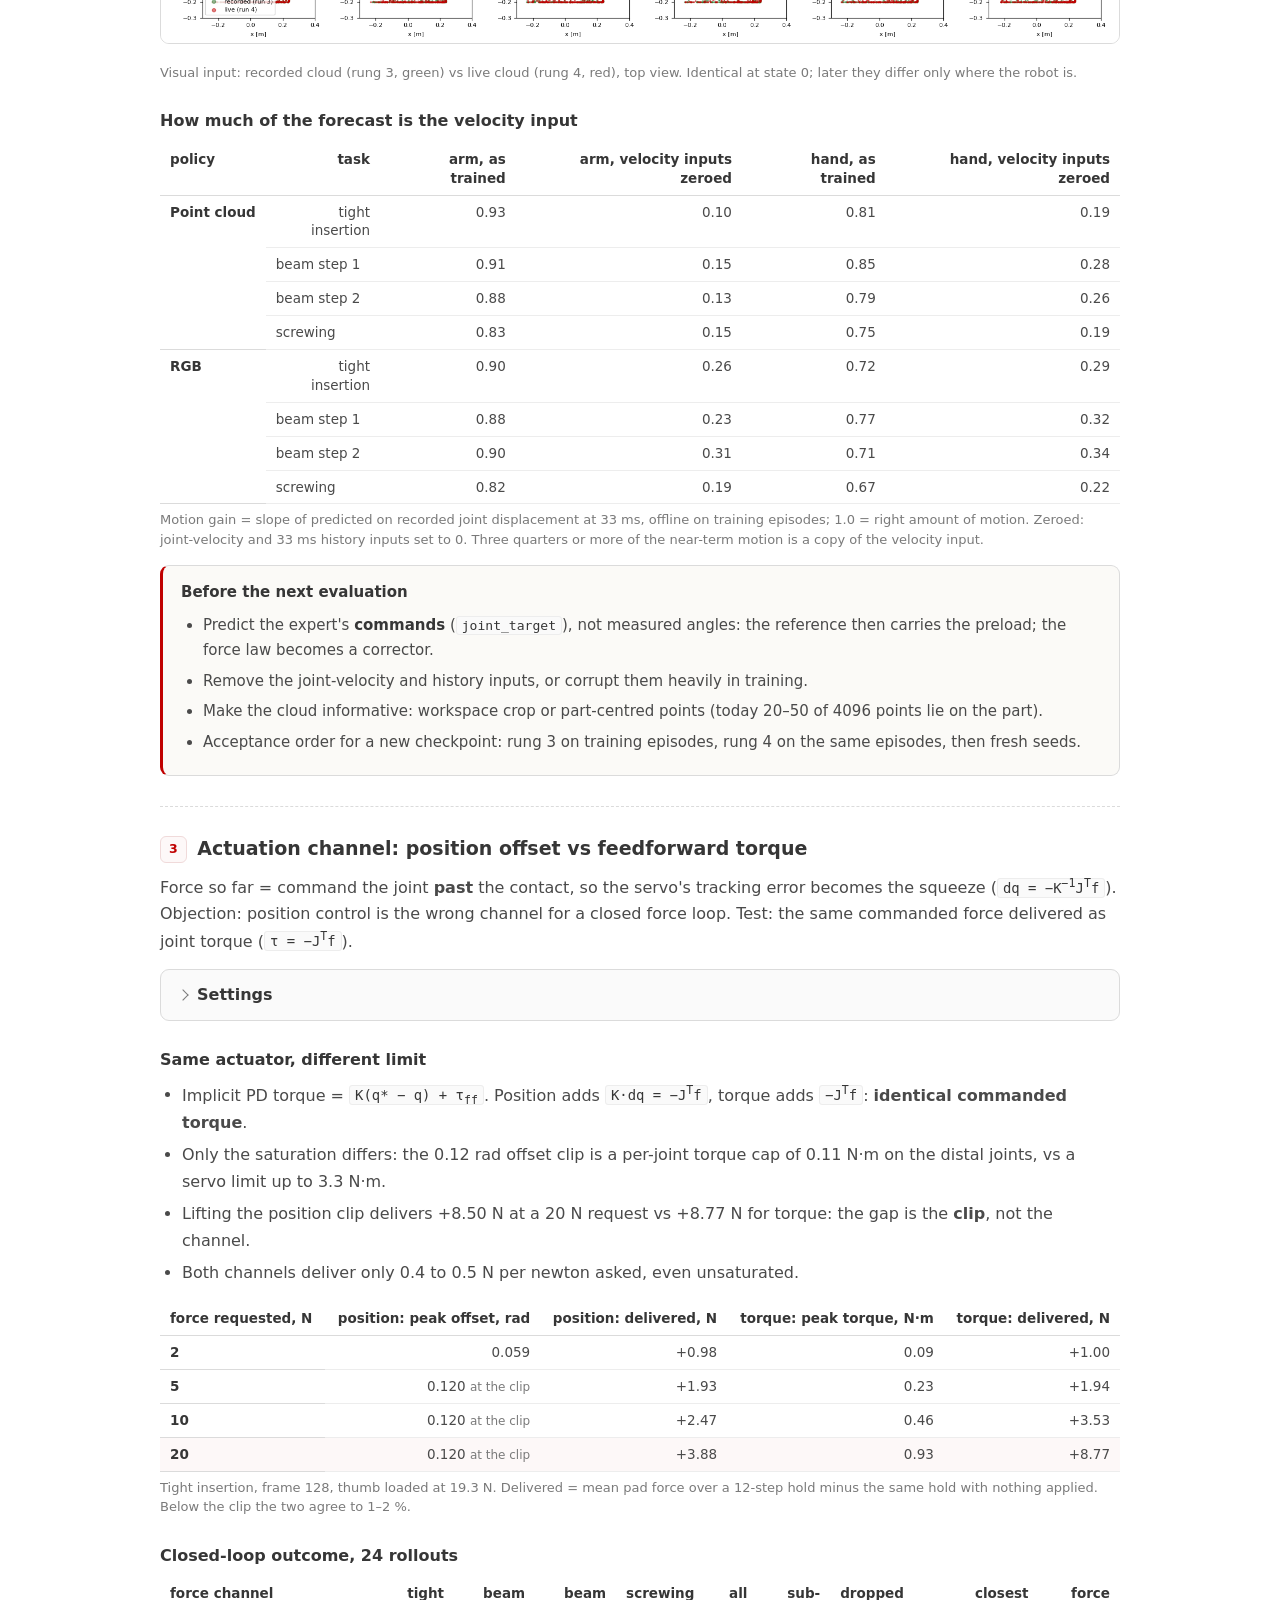
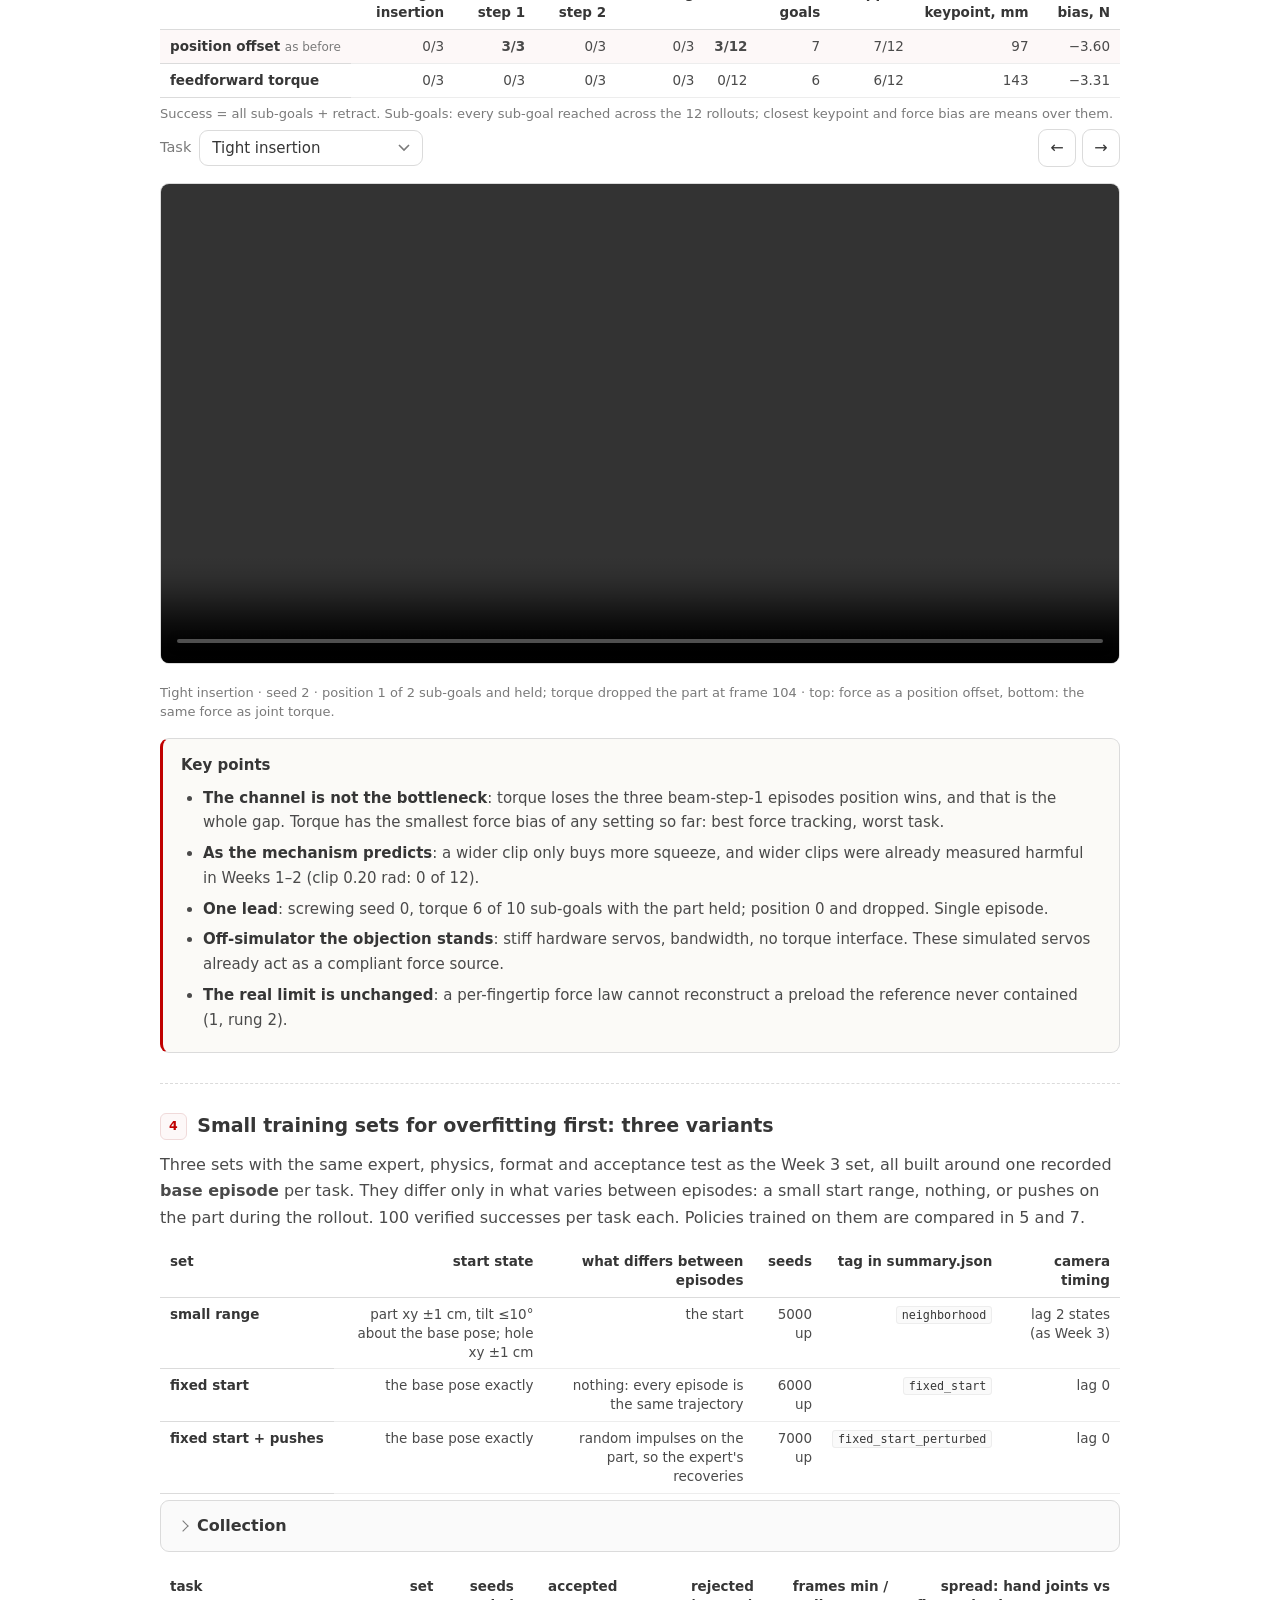
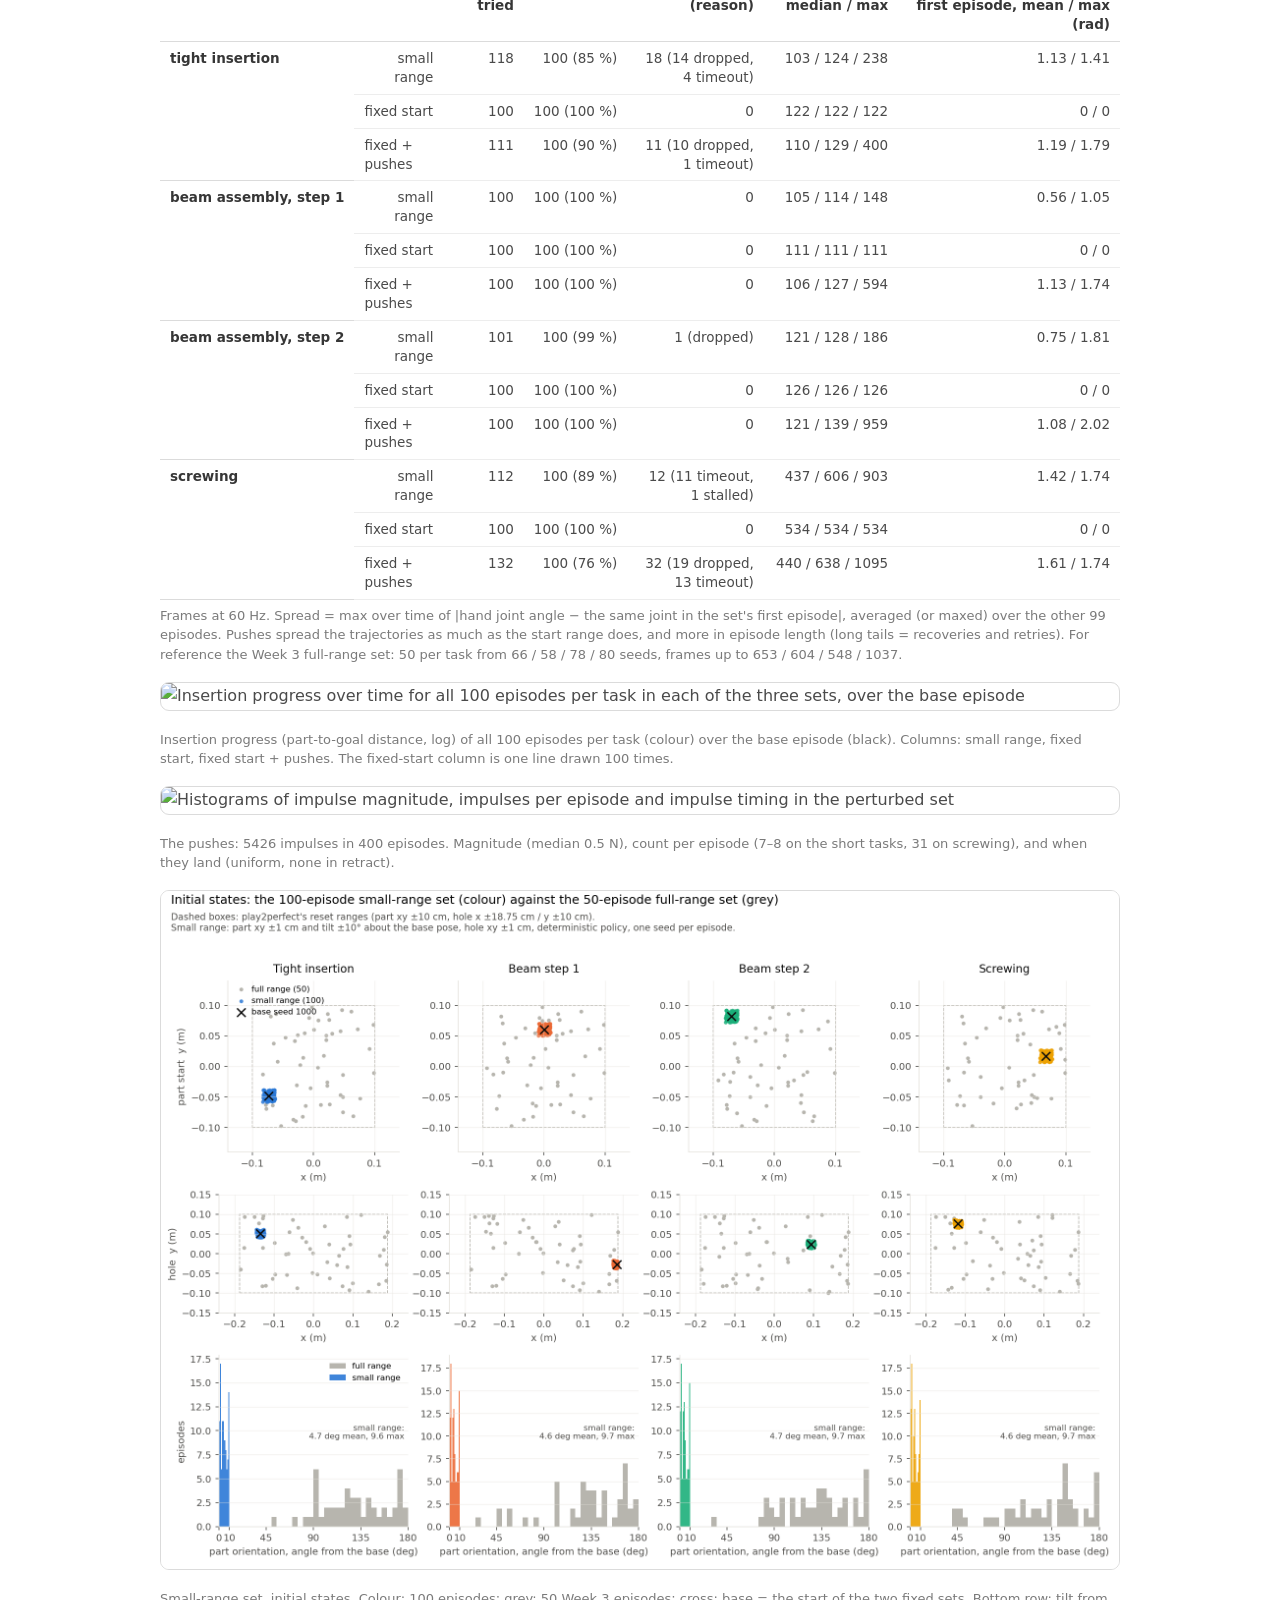
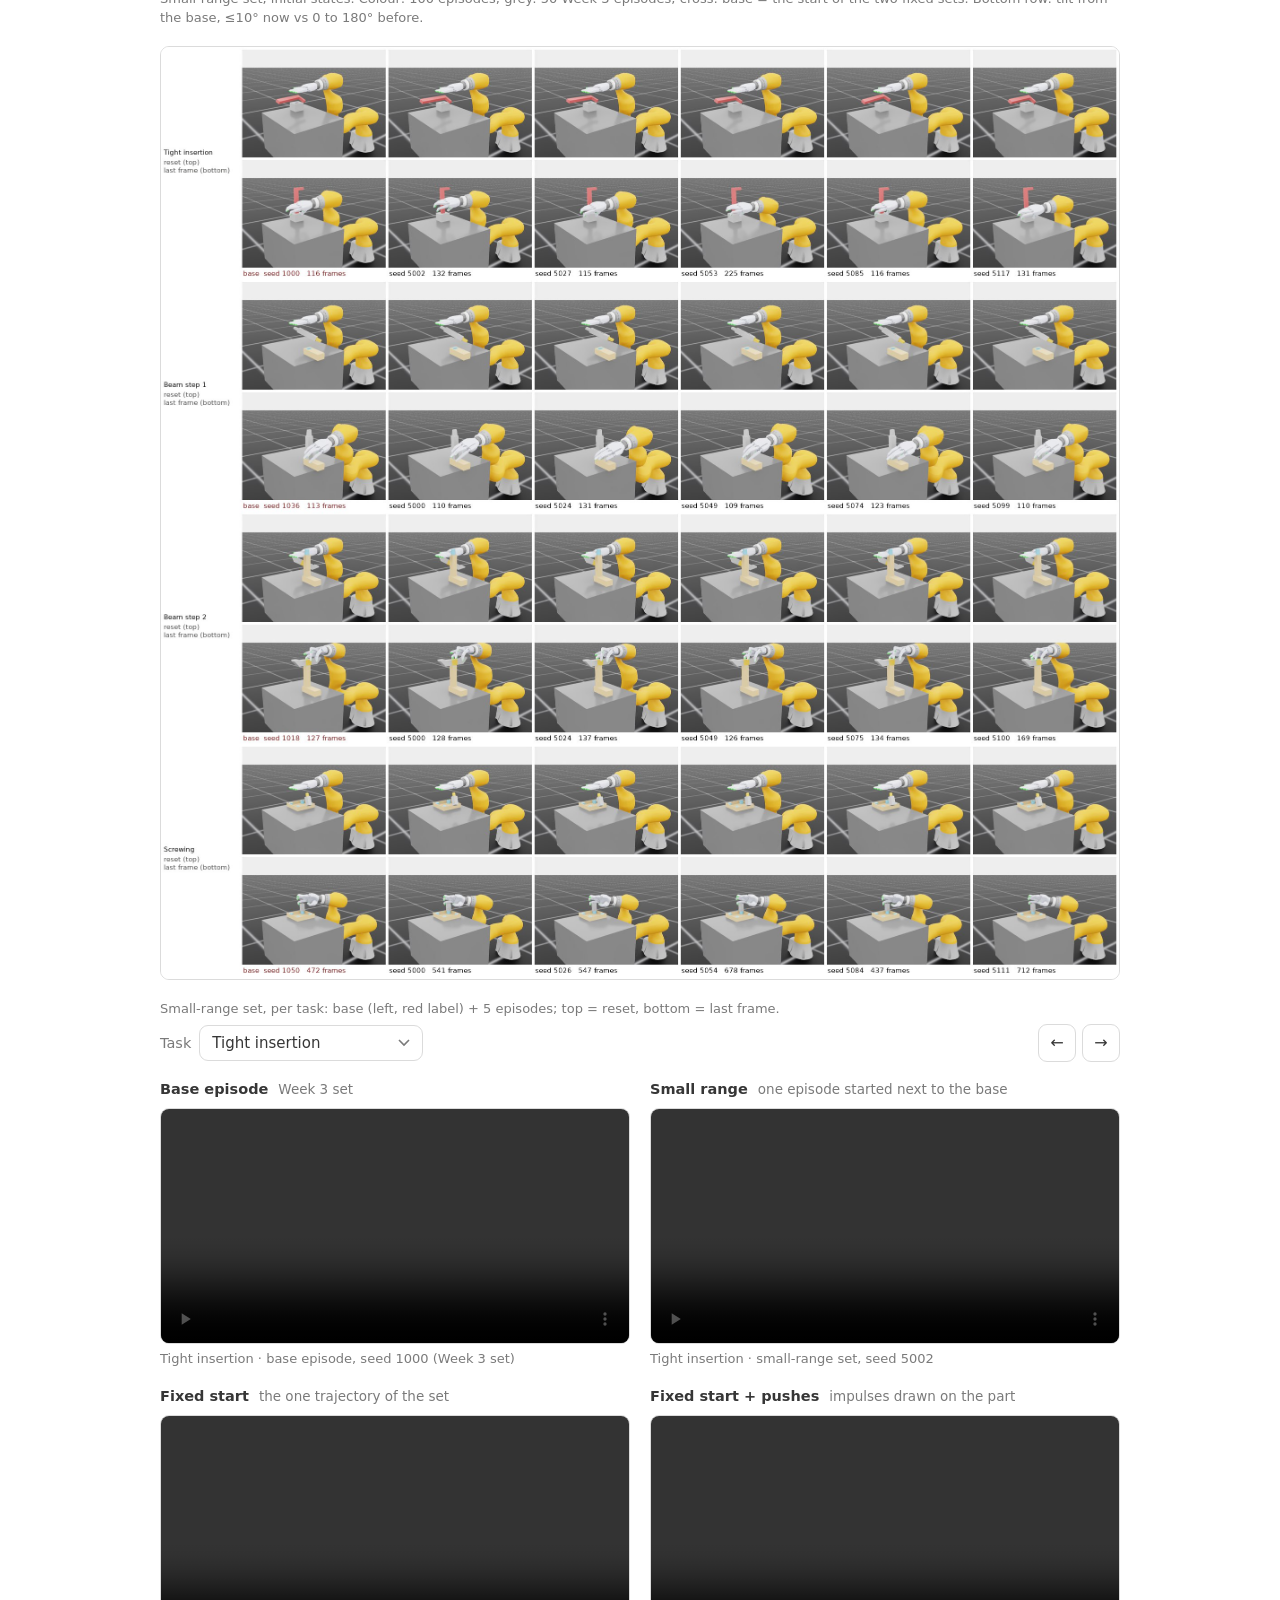
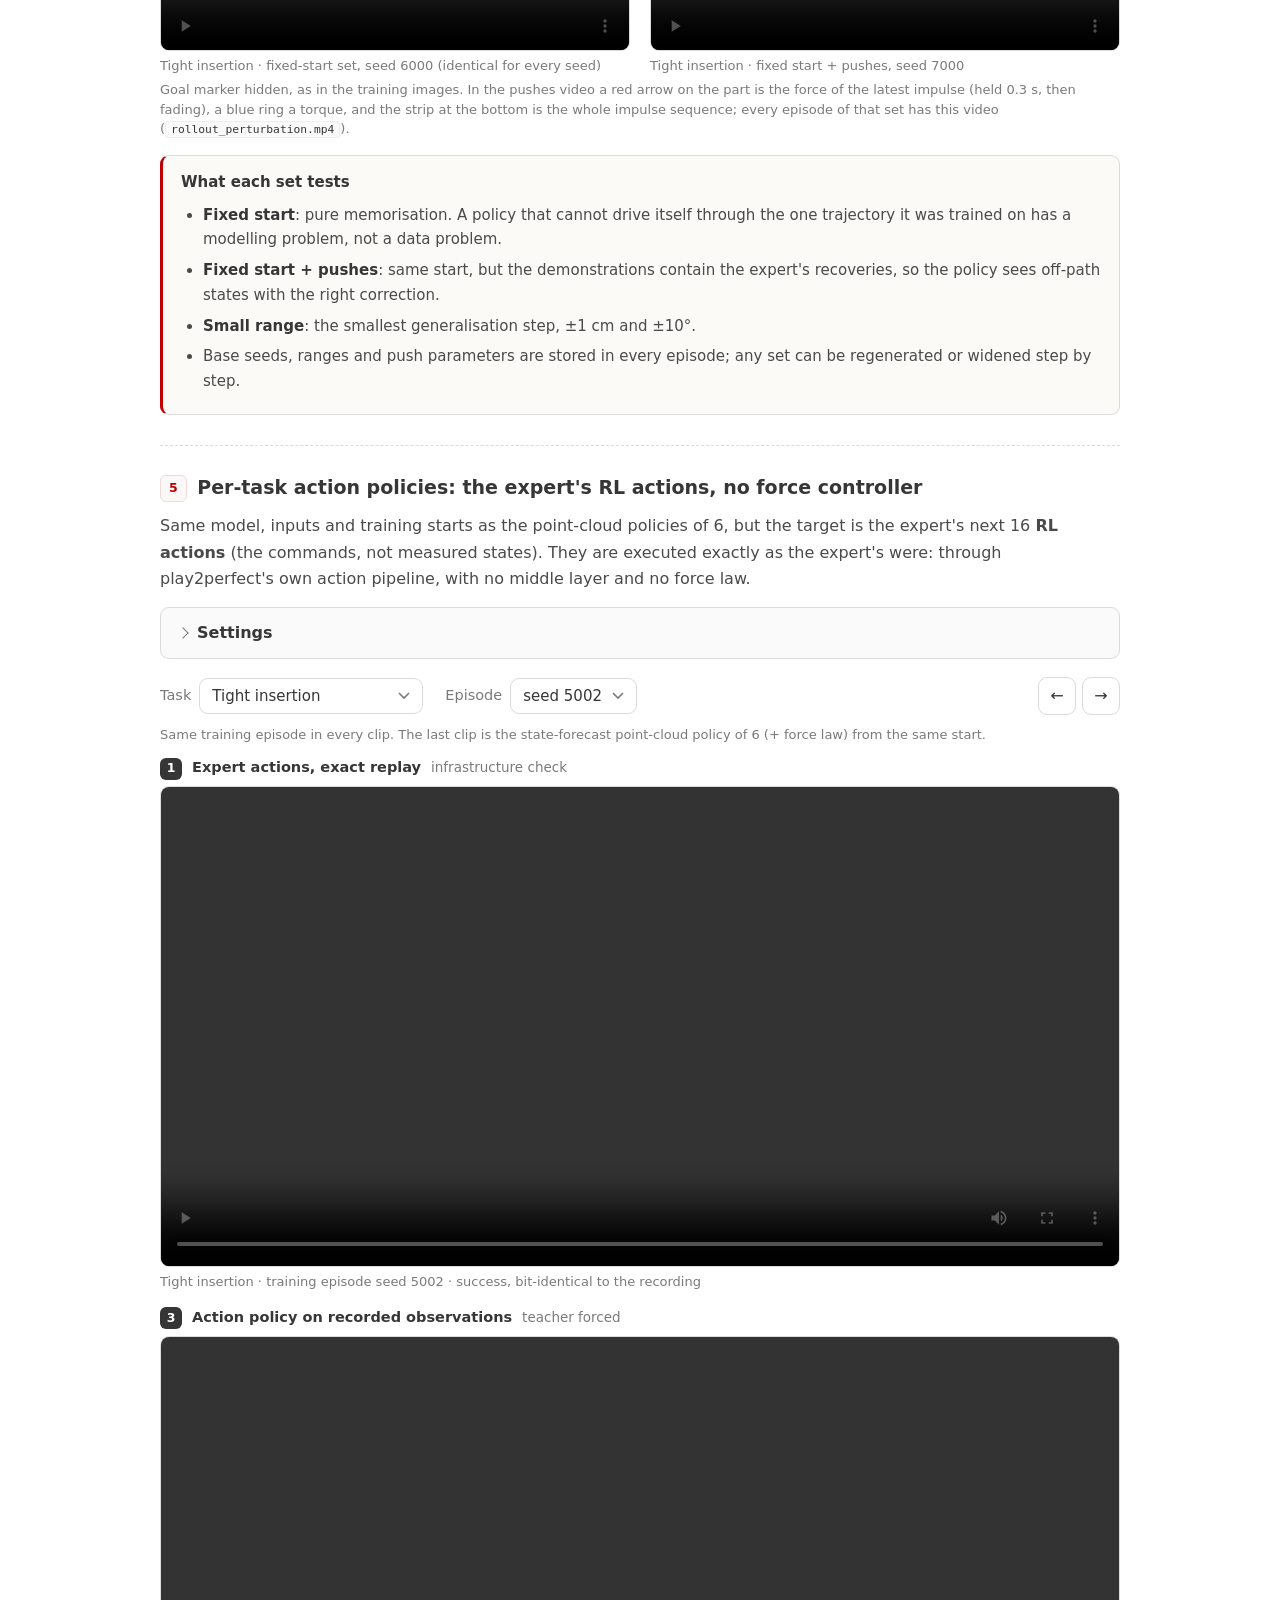
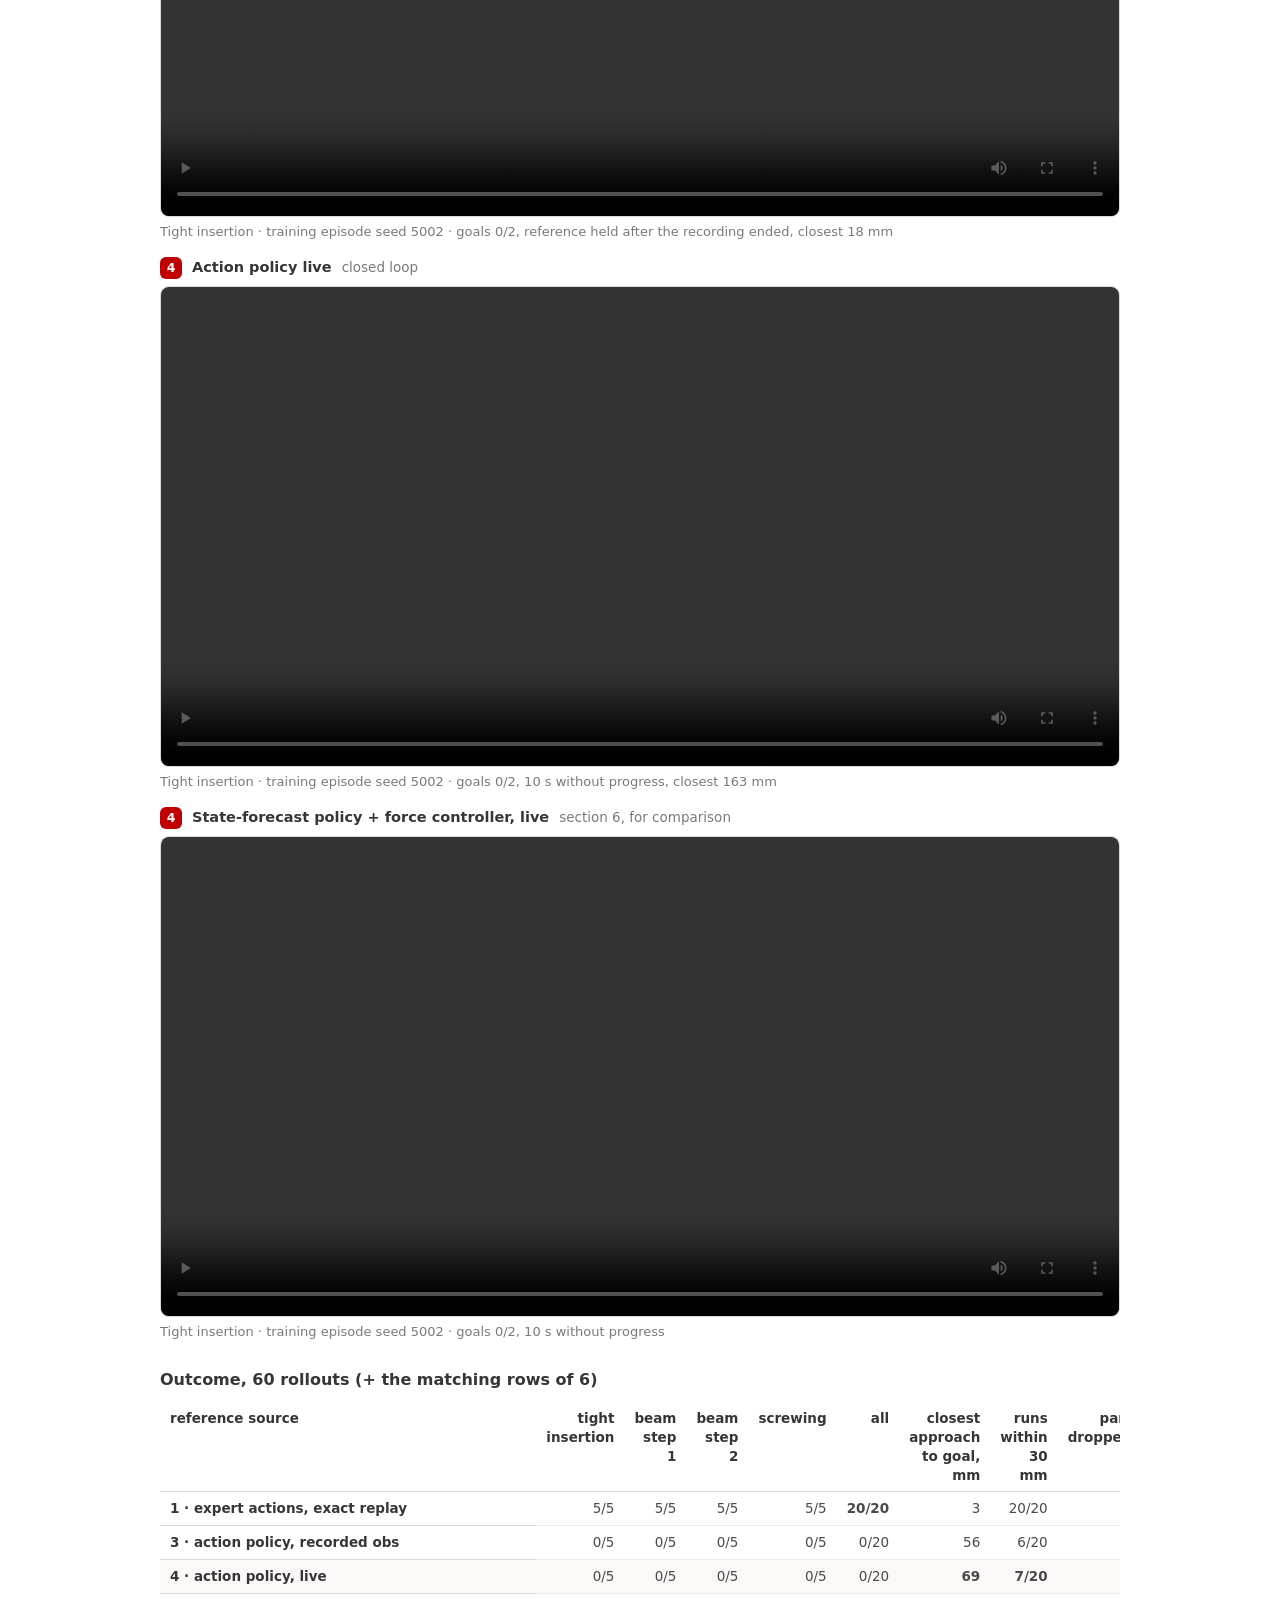
==== commit bd345c79: "Weeks 4-5: merge sections 6 and 7 into one (state-forecast checkpoints on the three small training s" ====
--- a/updates.html
+++ b/updates.html
@@ -120,11 +120,11 @@
 .duo figcaption,.stack figcaption{font-size:13px; color:var(--soft); margin-top:6px; line-height:1.45}
 .stack{display:grid; gap:14px; margin:12px 0 4px}
 .stack figure{margin:0}
-.stack .lbl{display:flex; align-items:baseline; gap:10px; font-size:14.5px; color:var(--head); font-weight:600; margin:0 0 6px}
-.stack .lbl .k{display:inline-flex; align-items:center; justify-content:center; width:22px; height:22px; border-radius:6px;
+.stack .lbl,.duo .lbl{display:flex; align-items:baseline; gap:10px; font-size:14.5px; color:var(--head); font-weight:600; margin:0 0 6px}
+.stack .lbl .k,.duo .lbl .k{display:inline-flex; align-items:center; justify-content:center; width:22px; height:22px; border-radius:6px;
                font-size:12.5px; font-weight:700; color:#fff; background:var(--head)}
-.stack .lbl .k.b{background:var(--red)}
-.stack .lbl .sub{font-weight:400; color:var(--soft); font-size:13.5px}
+.stack .lbl .k.b,.duo .lbl .k.b{background:var(--red)}
+.stack .lbl .sub,.duo .lbl .sub{font-weight:400; color:var(--soft); font-size:13.5px}
 .stack video{display:block; width:100%; height:auto; background:#fff; border:1px solid var(--rule2); border-radius:9px}
 .tblwrap{overflow-x:auto; -webkit-overflow-scrolling:touch; margin:8px 0 6px}
 table.res{border-collapse:collapse; width:100%; font-size:13.5px; line-height:1.4; min-width:520px}
@@ -293,10 +293,9 @@
         <li><b>1</b> Four-rung evaluation ladder on training starts: exact replay 20/20, every other rung 0/20.</li>
         <li><b>2</b> Why the live rollout drifts: the forecast is mostly a copy of the velocity input.</li>
         <li><b>3</b> Actuation channel, position offset vs feedforward torque: not the bottleneck.</li>
-        <li><b>4</b> A small-range dataset, 100 episodes per task next to one base episode, for overfitting first.</li>
+        <li><b>4</b> Three small training sets around one base episode per task, for overfitting first: small start range, fixed start, fixed start + pushes.</li>
         <li><b>5</b> Per-task action policies (expert RL actions, no force controller): 0/20 live, but the first policy that carries the part toward the goal (7/20 within 30 mm).</li>
-        <li><b>6</b> Per-task checkpoints (one policy per task, point cloud and RGB-D) on their own training starts: 0/80 live, 1/80 teacher forced.</li>
-        <li><b>7</b> Per-task checkpoints trained on fixed-start sets (with and without push perturbations): 0/160 live, 1/160 teacher forced.</li>
+        <li><b>6</b> Per-task state-forecast checkpoints (point cloud and RGB-D) trained on the three small sets (small-range, fixed start, fixed start + pushes): 0/240 live, 2/240 teacher forced.</li>
       </ul>
 
       <!-- ─────────────── 1: the in-domain ladder ─────────────── -->
@@ -508,45 +507,69 @@
       </section>
       <!-- ─────────────── 4: the small-range dataset ─────────────── -->
       <section class="result" id="w4-r4">
-        <h3><span class="rn">4</span>A small-range dataset for overfitting first</h3>
-        <p class="lead">Same expert, physics and format as the Week 3 set; every episode starts next to one recorded base episode.
-        A set the policy should be able to reproduce, to separate a modelling problem from a coverage problem.</p>
+        <h3><span class="rn">4</span>Small training sets for overfitting first: three variants</h3>
+        <p class="lead">Three sets with the same expert, physics, format and acceptance test as the Week 3 set, all built around one recorded
+        <b>base episode</b> per task. They differ only in what varies between episodes: a small start range, nothing, or pushes on the part during the
+        rollout. 100 verified successes per task each. Policies trained on them are compared in 5 and 7.</p>
+
+        <div class="tblwrap"><table class="res">
+          <thead><tr><th scope="col">set</th><th scope="col">start state</th><th scope="col">what differs between episodes</th><th scope="col">seeds</th><th scope="col">tag in summary.json</th><th scope="col">camera timing</th></tr></thead>
+          <tbody>
+            <tr><th scope="row">small range</th><td>part xy &plusmn;1 cm, tilt &le;10&deg; about the base pose; hole xy &plusmn;1 cm</td><td>the start</td><td>5000 up</td><td><code>neighborhood</code></td><td>lag 2 states (as Week 3)</td></tr>
+            <tr><th scope="row">fixed start</th><td>the base pose exactly</td><td>nothing: every episode is the same trajectory</td><td>6000 up</td><td><code>fixed_start</code></td><td>lag 0</td></tr>
+            <tr><th scope="row">fixed start + pushes</th><td>the base pose exactly</td><td>random impulses on the part, so the expert's recoveries</td><td>7000 up</td><td><code>fixed_start_perturbed</code></td><td>lag 0</td></tr>
+          </tbody>
+        </table></div>
 
         <details class="settings">
           <summary>Collection</summary>
           <ul>
-            <li><b>Base episode</b>: shortest accepted Week 3 episode per task (seeds 1000, 1036, 1018, 1050).</li>
-            <li><b>Range</b>: part xy &plusmn;1 cm, tilt &le;10&deg; about the base pose; hole xy &plusmn;1 cm; robot start fixed; goal-observation noise off. A range at all because expert and simulator are deterministic.</li>
-            <li><b>Seeds</b>: 5000 upward, one cold-start process each; Week 3 acceptance test unchanged.</li>
-            <li><b>Per episode</b>: same arrays as Week 3; depth, point cloud and wrist views re-rendered afterwards.</li>
-            <li><b>Cost</b>: 38 s per seed (55 s screwing), 4 tasks in 5 h, 8.2 GB.</li>
+            <li><b>Base episode</b>: shortest accepted Week 3 episode per task (seeds 1000, 1036, 1018, 1050); robot start fixed, goal-observation noise off in all three sets.</li>
+            <li><b>Why a range or pushes at all</b>: expert and simulator are deterministic, so a fixed start without pushes gives one trajectory per task (verified bit-identical across all 100 seeds).</li>
+            <li><b>Pushes</b>: play2perfect's own wrench randomisation on the part, re-enabled at half the training strength. Each 60 Hz step, with probability 0.05, a one-step impulse N(0,1) &times; mass &times; 10 m/s<sup>2</sup> (part 58 g &rarr; ~0.6 N per axis, median 0.5 N, max 3.5 N); torque likewise at 1 m/s<sup>2</sup>. From the first frame (play2perfect's &ldquo;lifted&rdquo; gate never triggers on these tasks), off in the retract phase. The wrench applied in every frame is stored as <code>object_ext_force</code> / <code>object_ext_torque</code>.</li>
+            <li><b>Seeds</b>: one cold-start process per seed; the seed drives the start draw or the impulse sequence, and re-runs bit-exactly.</li>
+            <li><b>Per episode</b>: same arrays as Week 3; depth, point cloud and wrist views re-rendered afterwards; <code>config.dataset_variant</code> and <code>config.perturbation</code> record how it was collected.</li>
+            <li><b>Cost</b>: 38 s per seed (55 s screwing), ~5 h per set; 17 / 15 / 20 GB with all modalities.</li>
           </ul>
         </details>
 
         <div class="tblwrap"><table class="res">
-          <thead><tr><th scope="col">task</th><th scope="col">base seed</th><th scope="col">seeds tried</th><th scope="col">accepted</th><th scope="col">rejected (reason)</th><th scope="col">frames min / median / max</th><th scope="col">Week 3 set: accepted / tried</th><th scope="col">Week 3 frames min / mean / max</th></tr></thead>
+          <thead><tr><th scope="col">task</th><th scope="col">set</th><th scope="col">seeds tried</th><th scope="col">accepted</th><th scope="col">rejected (reason)</th><th scope="col">frames min / median / max</th><th scope="col">spread: hand joints vs first episode, mean / max (rad)</th></tr></thead>
           <tbody>
-            <tr><th scope="row">tight insertion</th><td>1000</td><td>118</td><td style="white-space:nowrap">100 (85 %)</td><td>18 (14 dropped, 4 timeout)</td><td>103 / 124 / 238</td><td>50 / 66 (76 %)</td><td>116 / 197 / 653</td></tr>
-            <tr><th scope="row">beam assembly, step 1</th><td>1036</td><td>100</td><td style="white-space:nowrap">100 (100 %)</td><td>0</td><td>105 / 114 / 148</td><td>50 / 58 (86 %)</td><td>113 / 205 / 604</td></tr>
-            <tr><th scope="row">beam assembly, step 2</th><td>1018</td><td>101</td><td style="white-space:nowrap">100 (99 %)</td><td>1 (dropped)</td><td>121 / 128 / 186</td><td>50 / 78 (64 %)</td><td>127 / 230 / 548</td></tr>
-            <tr><th scope="row">screwing</th><td>1050</td><td>112</td><td style="white-space:nowrap">100 (89 %)</td><td>12 (11 timeout, 1 stalled)</td><td>437 / 606 / 903</td><td>50 / 80 (62 %)</td><td>472 / 671 / 1037</td></tr>
+            <tr><th scope="row" rowspan="3">tight insertion</th><td>small range</td><td>118</td><td style="white-space:nowrap">100 (85 %)</td><td>18 (14 dropped, 4 timeout)</td><td>103 / 124 / 238</td><td>1.13 / 1.41</td></tr>
+            <tr><td>fixed start</td><td>100</td><td style="white-space:nowrap">100 (100 %)</td><td>0</td><td>122 / 122 / 122</td><td>0 / 0</td></tr>
+            <tr><td>fixed + pushes</td><td>111</td><td style="white-space:nowrap">100 (90 %)</td><td>11 (10 dropped, 1 timeout)</td><td>110 / 129 / 400</td><td>1.19 / 1.79</td></tr>
+            <tr><th scope="row" rowspan="3">beam assembly, step 1</th><td>small range</td><td>100</td><td style="white-space:nowrap">100 (100 %)</td><td>0</td><td>105 / 114 / 148</td><td>0.56 / 1.05</td></tr>
+            <tr><td>fixed start</td><td>100</td><td style="white-space:nowrap">100 (100 %)</td><td>0</td><td>111 / 111 / 111</td><td>0 / 0</td></tr>
+            <tr><td>fixed + pushes</td><td>100</td><td style="white-space:nowrap">100 (100 %)</td><td>0</td><td>106 / 127 / 594</td><td>1.13 / 1.74</td></tr>
+            <tr><th scope="row" rowspan="3">beam assembly, step 2</th><td>small range</td><td>101</td><td style="white-space:nowrap">100 (99 %)</td><td>1 (dropped)</td><td>121 / 128 / 186</td><td>0.75 / 1.81</td></tr>
+            <tr><td>fixed start</td><td>100</td><td style="white-space:nowrap">100 (100 %)</td><td>0</td><td>126 / 126 / 126</td><td>0 / 0</td></tr>
+            <tr><td>fixed + pushes</td><td>100</td><td style="white-space:nowrap">100 (100 %)</td><td>0</td><td>121 / 139 / 959</td><td>1.08 / 2.02</td></tr>
+            <tr><th scope="row" rowspan="3">screwing</th><td>small range</td><td>112</td><td style="white-space:nowrap">100 (89 %)</td><td>12 (11 timeout, 1 stalled)</td><td>437 / 606 / 903</td><td>1.42 / 1.74</td></tr>
+            <tr><td>fixed start</td><td>100</td><td style="white-space:nowrap">100 (100 %)</td><td>0</td><td>534 / 534 / 534</td><td>0 / 0</td></tr>
+            <tr><td>fixed + pushes</td><td>132</td><td style="white-space:nowrap">100 (76 %)</td><td>32 (19 dropped, 13 timeout)</td><td>440 / 638 / 1095</td><td>1.61 / 1.74</td></tr>
           </tbody>
         </table></div>
-        <p class="tnote">Frames at 60 Hz. Episodes are shorter and more uniform than Week 3; the tight-insertion tail = expert misses the hole once and retries.</p>
+        <p class="tnote">Frames at 60 Hz. Spread = max over time of |hand joint angle &minus; the same joint in the set's first episode|, averaged (or maxed) over the other 99 episodes. Pushes spread the trajectories as much as the start range does, and more in episode length (long tails = recoveries and retries). For reference the Week 3 full-range set: 50 per task from 66 / 58 / 78 / 80 seeds, frames up to 653 / 604 / 548 / 1037.</p>
+
+        <figure class="stack" style="margin-top:18px">
+          <img src="assets/updates/week4/dataset_small/variants_goal_distance.png" alt="Insertion progress over time for all 100 episodes per task in each of the three sets, over the base episode" style="display:block;width:100%;height:auto;border:1px solid var(--rule2);border-radius:9px;background:#fff">
+          <figcaption>Insertion progress (part-to-goal distance, log) of all 100 episodes per task (colour) over the base episode (black). Columns: small range, fixed start, fixed start + pushes. The fixed-start column is one line drawn 100 times.</figcaption>
+        </figure>
+
+        <figure class="stack" style="margin-top:18px">
+          <img src="assets/updates/week4/dataset_small/variants_perturbation.png" alt="Histograms of impulse magnitude, impulses per episode and impulse timing in the perturbed set" style="display:block;width:100%;height:auto;border:1px solid var(--rule2);border-radius:9px;background:#fff">
+          <figcaption>The pushes: 5426 impulses in 400 episodes. Magnitude (median 0.5 N), count per episode (7&ndash;8 on the short tasks, 31 on screwing), and when they land (uniform, none in retract).</figcaption>
+        </figure>
 
         <figure class="stack" style="margin-top:18px">
           <img src="assets/updates/week4/dataset_small/reset_states.png" alt="Scatter plots of the part start position, hole position and part orientation for the small-range and full-range sets, four tasks" style="display:block;width:100%;height:auto;border:1px solid var(--rule2);border-radius:9px;background:#fff">
-          <figcaption>Initial states. Colour: 100 new episodes; grey: 50 Week 3 episodes; cross: base. Bottom row: tilt from the base, &le;10&deg; now vs 0 to 180&deg; before.</figcaption>
+          <figcaption>Small-range set, initial states. Colour: 100 episodes; grey: 50 Week 3 episodes; cross: base = the start of the two fixed sets. Bottom row: tilt from the base, &le;10&deg; now vs 0 to 180&deg; before.</figcaption>
         </figure>
 
         <figure class="stack" style="margin-top:18px">
           <img src="assets/updates/week4/dataset_small/reset_and_final_frames.jpg" alt="Camera frames at reset and at the last frame for the base episode and five small-range episodes per task" style="display:block;width:100%;height:auto;border:1px solid var(--rule2);border-radius:9px;background:#fff">
-          <figcaption>Per task: base (left, red label) + 5 new episodes; top = reset, bottom = last frame.</figcaption>
-        </figure>
-
-        <figure class="stack" style="margin-top:18px">
-          <img src="assets/updates/week4/dataset_small/trajectory_bundle.png" alt="All 100 small-range trajectories per task overlaid on the base episode: part height, part-to-goal distance, fingertip force and hand command lead over time" style="display:block;width:100%;height:auto;border:1px solid var(--rule2);border-radius:9px;background:#fff">
-          <figcaption>All 100 trajectories per task (colour) over the base (black). Tight through grasp and lift, spread only at insertion. Bottom row = the command lead the joint head must output.</figcaption>
+          <figcaption>Small-range set, per task: base (left, red label) + 5 episodes; top = reset, bottom = last frame.</figcaption>
         </figure>
 
         <div class="picker" id="w4d-pick" role="group" aria-label="Choose a task">
@@ -555,22 +578,35 @@
         </div>
         <div class="duo">
           <figure>
-            <video class="pk-video-base" controls preload="auto" playsinline loop></video>
+            <p class="lbl">Base episode <span class="sub">Week 3 set</span></p>
+            <video class="pk-video-base" controls preload="metadata" playsinline loop></video>
             <figcaption class="pk-cap-base"></figcaption>
           </figure>
           <figure>
-            <video class="pk-video-small" controls preload="auto" playsinline loop></video>
+            <p class="lbl">Small range <span class="sub">one episode started next to the base</span></p>
+            <video class="pk-video-small" controls preload="metadata" playsinline loop></video>
             <figcaption class="pk-cap-small"></figcaption>
           </figure>
-        </div>
-        <p class="tnote">Left: base episode (Week 3 set). Right: one new episode started next to it. Goal marker hidden, as in the training images.</p>
+          <figure>
+            <p class="lbl">Fixed start <span class="sub">the one trajectory of the set</span></p>
+            <video class="pk-video-fixed" controls preload="metadata" playsinline loop></video>
+            <figcaption class="pk-cap-fixed"></figcaption>
+          </figure>
+          <figure>
+            <p class="lbl">Fixed start + pushes <span class="sub">impulses drawn on the part</span></p>
+            <video class="pk-video-pert" controls preload="metadata" playsinline loop></video>
+            <figcaption class="pk-cap-pert"></figcaption>
+          </figure>
+        </div>
+        <p class="tnote">Goal marker hidden, as in the training images. In the pushes video a red arrow on the part is the force of the latest impulse (held 0.3 s, then fading), a blue ring a torque, and the strip at the bottom is the whole impulse sequence; every episode of that set has this video (<code>rollout_perturbation.mp4</code>).</p>
 
         <div class="callout">
-          <p><b>Use</b></p>
+          <p><b>What each set tests</b></p>
           <ul style="margin:0">
-            <li>Train on this set alone; evaluate rungs 3 and 4 on its own episodes.</li>
-            <li>Fails on 100 near-identical episodes &rarr; modelling problem. Passes &rarr; Week 3 set, then fresh seeds.</li>
-            <li>Base seeds and ranges are stored in every episode; the set can be regenerated or widened step by step.</li>
+            <li><b>Fixed start</b>: pure memorisation. A policy that cannot drive itself through the one trajectory it was trained on has a modelling problem, not a data problem.</li>
+            <li><b>Fixed start + pushes</b>: same start, but the demonstrations contain the expert's recoveries, so the policy sees off-path states with the right correction.</li>
+            <li><b>Small range</b>: the smallest generalisation step, &plusmn;1 cm and &plusmn;10&deg;.</li>
+            <li>Base seeds, ranges and push parameters are stored in every episode; any set can be regenerated or widened step by step.</li>
           </ul>
         </div>
       </section>
@@ -657,145 +693,35 @@
         </div>
       </section>
 
-      <!-- ─────────────── 6: per-task v2 checkpoints, in-domain ─────────────── -->
+      <!-- ─────────────── 6: per-task state-forecast checkpoints on the three small training sets ─────────────── -->
       <section class="result" id="w4-r6">
-        <h3><span class="rn">6</span>Per-task checkpoints on their own training starts</h3>
-        <p class="lead">One policy per task instead of one for all four, trained on the small-range set of 4. Every rollout starts from the
-        recorded initial state of one of that policy's <b>training</b> episodes; policy forecasts + the force controller, as in 1.</p>
+        <h3><span class="rn">6</span>Per-task state-forecast checkpoints on the three small training sets</h3>
+        <p class="lead">One policy per task, point cloud and RGB-D, trained on each of the small sets of 4: <b>small-range</b>, <b>fixed start</b> and
+        <b>fixed start + pushes</b>. Every rollout starts from the recorded initial state of one of that policy's <b>training</b> episodes; policy forecasts (measured states) + the force controller, as in 1.</p>
 
         <details class="settings">
           <summary>Settings</summary>
           <ul>
-            <li><b>Checkpoints</b>: 8 = 4 tasks &times; {point cloud, RGB-D}. EgoVerse HPT (16-block trunk, flow-matching head), 21k steps on that task's 90 training episodes; inputs and outputs as before (joint positions, EMA velocity, EMA force, contacts, 33 ms history; 16 future measured states, forces and contacts as changes from the current state). Offline on validation episodes they are slightly better than one policy for all tasks (hand 0.041&ndash;0.057 vs 0.045&ndash;0.057 rad).</li>
-            <li><b>Episodes</b>: 5 training episodes per task (seeds 5000&ndash;5117, evenly spaced through the train split), the recorded initial state restored exactly. 4 tasks &times; 5 &times; 2 visual inputs &times; 2 force laws &times; 2 input sources = <b>160 rollouts</b>.</li>
+            <li><b>Training sets</b> (all from <a href="#w4-r4">4</a>, 100 successful episodes per task, 90 for training): <b>small-range</b> (start within &plusmn;1 cm / &plusmn;10&deg; of one base episode), <b>fixed start</b> (every episode starts from that base state exactly) and <b>fixed start + pushes</b> (same start; random push impulses on the part during collection, N(0,1) &times; mass &times; 10 m/s<sup>2</sup> with probability 0.05 per step). The two fixed sets share the identical start (0.0 difference).</li>
+            <li><b>Checkpoints</b>: 24 = 3 sets &times; 4 tasks &times; {point cloud, RGB-D}. EgoVerse HPT (16-block trunk, flow-matching head), 21k steps on that task's 90 training episodes; inputs and outputs as before (joint positions, EMA velocity, EMA force, contacts, 33 ms history; 16 future measured states, forces and contacts as changes from the current state). Offline on validation episodes they are slightly better than one policy for all tasks (hand 0.041&ndash;0.057 vs 0.045&ndash;0.057 rad).</li>
+            <li><b>Episodes</b>: 5 training episodes per task and set, evenly spaced through the train split, the recorded initial state restored exactly (small-range seeds 5000&ndash;5117; in the fixed sets the 5 starts are identical and only the sampling-noise seed differs). 3 sets &times; 4 tasks &times; 5 &times; 2 visual inputs &times; 2 force laws &times; 2 input sources = <b>480 rollouts</b>, plus 20 exact replays of the recorded commands for the small-range and fixed sets (20/20 each; not run for the pushes set, whose recordings depend on the random pushes).</li>
             <li><b>Input sources</b>: <i>live</i> = the real closed loop; <i>recorded observations</i> = the policy is fed the recording's inputs at every state (teacher forcing), its forecasts executed live.</li>
             <li><b>Sampling</b>: each forecast = mean of 128 samples &times; 5 Euler steps (~55 ms); noise seeded per episode.</li>
-            <li><b>Loop</b>: forecast every 2 states, linear interpolation, velocity feedforward, task-space force law (kp 0.3, ki 10, clip 0.12 rad) or the null law (position only); position-PD actuation. Visuals delayed 2 states to match the training recordings.</li>
+            <li><b>Loop</b>: forecast every 2 states, linear interpolation, velocity feedforward, task-space force law (kp 0.3, ki 10, clip 0.12 rad) or the null law (position only); position-PD actuation. Visuals fed with each set's own capture lag: 2 states for small-range, 0 for the fixed sets (verified by replay: depth identical to the stored frames).</li>
             <li><b>End</b>: success = all sub-goals + retract (env verdict); otherwise 10 s without progress, or the recording ends and the last reference is held 2 s (teacher forced).</li>
+            <li><b>No pushes during evaluation</b>: the perturbed set's policies run unperturbed. Their recordings contain pushes, so the part leaves its recorded path after 6&ndash;11 frames even when the policy is fed the recording.</li>
           </ul>
         </details>
 
-        <div class="picker" id="w4r6-pick" role="group" aria-label="Choose a task and a training episode">
-          <label>Task <select class="pk-task"></select></label>
-          <label>Episode <select class="pk-seed"></select></label>
-          <span class="pick-nav"><button type="button" class="pk-prev" aria-label="Previous episode">&larr;</button><button type="button" class="pk-next" aria-label="Next episode">&rarr;</button></span>
-        </div>
-        <p class="tnote" style="margin-top:-6px">All five clips are the <b>same training episode</b> (same seed, same restored start); only the reference source differs. Task-space force law.</p>
-        <div class="stack">
-          <figure>
-            <p class="lbl"><span class="k">1</span>Expert commands, exact replay <span class="sub">infrastructure check</span></p>
-            <video class="pk-video-1" controls preload="metadata" playsinline></video><figcaption class="pk-cap-1"></figcaption>
-          </figure>
-          <figure>
-            <p class="lbl"><span class="k">3</span>Point-cloud policy on recorded observations <span class="sub">teacher forced</span></p>
-            <video class="pk-video-2" controls preload="metadata" playsinline></video><figcaption class="pk-cap-2"></figcaption>
-          </figure>
-          <figure>
-            <p class="lbl"><span class="k">3</span>RGB-D policy on recorded observations <span class="sub">teacher forced</span></p>
-            <video class="pk-video-3" controls preload="metadata" playsinline></video><figcaption class="pk-cap-3"></figcaption>
-          </figure>
-          <figure>
-            <p class="lbl"><span class="k b">4</span>Point-cloud policy live <span class="sub">closed loop</span></p>
-            <video class="pk-video-4" controls preload="metadata" playsinline></video><figcaption class="pk-cap-4"></figcaption>
-          </figure>
-          <figure>
-            <p class="lbl"><span class="k b">4</span>RGB-D policy live <span class="sub">closed loop</span></p>
-            <video class="pk-video-5" controls preload="metadata" playsinline></video><figcaption class="pk-cap-5"></figcaption>
-          </figure>
-        </div>
-
-        <h4>Outcome, 160 rollouts</h4>
-        <div class="tblwrap"><table class="res">
-          <thead><tr><th>reference source</th><th>tight insertion</th><th>beam step 1</th><th>beam step 2</th><th>screwing</th><th>all</th><th>closest keypoint, mm</th><th>force bias, N</th></tr></thead>
-          <tbody>
-            <tr><th scope="row">3 &middot; point-cloud policy, recorded obs + force law</th><td>0/5</td><td>0/5</td><td>0/5</td><td>0/5</td><td>0/20</td><td>126</td><td>&minus;2.7</td></tr>
-            <tr class="dim"><th scope="row">3 &middot; point-cloud policy, recorded obs, null law</th><td>0/5</td><td>0/5</td><td>0/5</td><td>0/5</td><td>0/20</td><td>191</td><td>&minus;4.2</td></tr>
-            <tr><th scope="row">3 &middot; RGB-D policy, recorded obs + force law</th><td>0/5</td><td><b>1/5</b></td><td>0/5</td><td>0/5</td><td><b>1/20</b></td><td>112</td><td>&minus;2.8</td></tr>
-            <tr class="dim"><th scope="row">3 &middot; RGB-D policy, recorded obs, null law</th><td>0/5</td><td>0/5</td><td>0/5</td><td>0/5</td><td>0/20</td><td>175</td><td>&minus;3.4</td></tr>
-            <tr class="hi"><th scope="row">4 &middot; point-cloud policy, live + force law</th><td>0/5</td><td>0/5</td><td>0/5</td><td>0/5</td><td>0/20</td><td>282</td><td>&minus;1.6</td></tr>
-            <tr class="dim"><th scope="row">4 &middot; point-cloud policy, live, null law</th><td>0/5</td><td>0/5</td><td>0/5</td><td>0/5</td><td>0/20</td><td>281</td><td>&minus;1.5</td></tr>
-            <tr class="hi"><th scope="row">4 &middot; RGB-D policy, live + force law</th><td>0/5</td><td>0/5</td><td>0/5</td><td>0/5</td><td>0/20</td><td>277</td><td>&minus;1.8</td></tr>
-            <tr class="dim"><th scope="row">4 &middot; RGB-D policy, live, null law</th><td>0/5</td><td>0/5</td><td>0/5</td><td>0/5</td><td>0/20</td><td>282</td><td>&minus;1.6</td></tr>
-          </tbody>
-        </table></div>
-        <p class="tnote">Successes per task over 5 training episodes. Closest keypoint and force bias (worst fingertip, measured minus target while engaged): means over the 20 episodes of a row. Rung 1 (expert commands, exact replay) on the same 20 starts: 20/20. The one success: beam step 1, seed 5024, both sub-goals + retract in 2.5 s (the recording took 2.2 s); the part stayed within 33 mm of its recorded path.</p>
-
-        <h4>Departure from the recording</h4>
-        <div class="tblwrap"><table class="res">
-          <thead><tr><th>reference source</th><th>worst arm joint error, rad</th><th>worst hand joint error, rad</th><th>hand &gt; 0.2 rad off at frame</th><th>part &gt; 10 mm off at frame</th><th>hand forecast error at 33 / 267 ms, rad</th></tr></thead>
-          <tbody>
-            <tr><th scope="row">3 &middot; policy, recorded obs</th><td>0.02 to 0.08</td><td>0.28 to 0.43</td><td>31 to 48</td><td>24 to 38</td><td>0.015 / 0.09 to 0.10 <span class="sub">no motion 0.12 to 0.22</span></td></tr>
-            <tr class="hi"><th scope="row">4 &middot; policy, live</th><td>0.11 to 1.8</td><td>1.6 to 2.0</td><td>4 to 16</td><td>24 to 36</td><td>0.27 to 0.41 / 0.29 to 0.41 <span class="sub">worse than no motion</span></td></tr>
-          </tbody>
-        </table></div>
-        <p class="tnote">Ranges across the four tasks, point cloud and RGB-D, task-space law; frames at 60 Hz; medians over episodes for the frame columns. Forecast error = mean |predicted &minus; recorded| of the hand joints.</p>
-
-        <figure class="stack" style="margin-top:18px">
-          <img src="assets/updates/week5/v2pt/departure_v2pt.png" alt="Part distance from its recorded path over time, four tasks, for the teacher-forced and live point-cloud and RGB-D per-task policies" style="display:block;width:100%;height:auto;border:1px solid var(--rule2);border-radius:9px;background:#fff">
-          <figcaption>Part distance from the recorded path, median over the 5 training episodes (band: min&ndash;max), task-space law. Teacher forced (blue) keeps the part near the path on beam step 1 and until the grasp elsewhere; live (orange) pushes it away within 0.5&ndash;1 s.</figcaption>
-        </figure>
-
-        <div class="callout">
-          <p><b>What the per-task policies change</b></p>
-          <ul style="margin:0">
-            <li><b>Nothing live</b>: 0/80. The hand is &gt; 0.2 rad off the recording within 4&ndash;16 frames, the part never gets closer to its goal than at reset (4 mm on average, 47 mm at best), and the part is knocked off its path at 0.4&ndash;0.6 s.</li>
-            <li><b>Teacher forced, marginally</b>: first success of any learned policy in the ladder (RGB-D, beam step 1, 1/5). Beam step 1 is the task where the part stays near its path (36 mm worst); on the others the part is still lost at the grasp.</li>
-            <li><b>Same failure modes as one policy for all tasks</b>: forecast accuracy teacher forced is unchanged (hand 0.015 rad at 33 ms), so splitting by task removes no bottleneck. Measured-state references still carry no squeeze, and the velocity/history inputs still dominate the live forecast.</li>
-            <li><b>Next</b>: predict the expert's commands (<code>joint_target</code>), deploy them with hold interpolation, no velocity lead and a much weaker force law; drop or corrupt the velocity and history inputs.</li>
-          </ul>
-        </div>
-      </section>
-
-      <!-- ─────────────── 7: fixed-start training sets ─────────────── -->
-      <section class="result" id="w4-r7">
-        <h3><span class="rn">7</span>Per-task checkpoints trained on fixed-start sets</h3>
-        <p class="lead">Two new training sets remove start variation: every episode of a task starts from the <b>same</b> state (the small-range set's base episode).
-        In the second set the part also received random push impulses during collection, so the demonstrations include recoveries. Policies as in 6 (state forecast + force controller), one per task, point cloud and RGB-D.</p>
-
-        <details class="settings">
-          <summary>Settings</summary>
-          <ul>
-            <li><b>Training sets</b>: <code>bc_dataset_fixed</code> and <code>bc_dataset_fixed_perturbed</code>, 100 successful episodes per task, 90 for training. Both start from the identical state (verified: 0.0 difference). Perturbed: play2perfect's wrench randomisation on the part, N(0,1) &times; mass &times; 10 m/s<sup>2</sup> with probability 0.05 per step.</li>
-            <li><b>Checkpoints</b>: 16 = 2 sets &times; 4 tasks &times; {point cloud, RGB-D}, the same model and training as 6.</li>
-            <li><b>Episodes</b>: 5 training episodes per task per set (same start; only the sampling-noise seed differs). 2 sets &times; 4 tasks &times; 5 &times; 2 inputs &times; 2 laws &times; 2 input sources = <b>320 rollouts</b>, plus 20 exact replays of the fixed set's recorded commands (20/20).</li>
-            <li><b>Visual timing</b>: these sets record the camera at the current state (lag 0; the earlier sets lag 2 states). Verified by replay: depth identical to the stored frames.</li>
-            <li><b>No pushes during evaluation</b>: rollouts of the perturbed-set policies are unperturbed. Their recordings contain pushes, so the part leaves its recorded path after 6&ndash;11 frames even when the policy is fed the recording.</li>
-          </ul>
-        </details>
-
-        <div class="picker" id="w4r7-pick" role="group" aria-label="Choose a task and an episode">
-          <label>Task <select class="pk-task"></select></label>
-          <label>Episode <select class="pk-seed"></select></label>
-          <span class="pick-nav"><button type="button" class="pk-prev" aria-label="Previous episode">&larr;</button><button type="button" class="pk-next" aria-label="Next episode">&rarr;</button></span>
-        </div>
-        <p class="tnote" style="margin-top:-6px">One start per task for both sets; episode <i>k</i> = the <i>k</i>-th evaluated training episode of each set (same start, different sampling noise). Live, task-space force law.</p>
-        <div class="stack">
-          <figure>
-            <p class="lbl"><span class="k">1</span>Expert commands, exact replay <span class="sub">fixed set</span></p>
-            <video class="pk-video-1" controls preload="metadata" playsinline></video><figcaption class="pk-cap-1"></figcaption>
-          </figure>
-          <figure>
-            <p class="lbl"><span class="k b">4</span>Fixed set, point-cloud policy live</p>
-            <video class="pk-video-2" controls preload="metadata" playsinline></video><figcaption class="pk-cap-2"></figcaption>
-          </figure>
-          <figure>
-            <p class="lbl"><span class="k b">4</span>Fixed set, RGB-D policy live</p>
-            <video class="pk-video-3" controls preload="metadata" playsinline></video><figcaption class="pk-cap-3"></figcaption>
-          </figure>
-          <figure>
-            <p class="lbl"><span class="k b">4</span>Fixed + pushes set, point-cloud policy live</p>
-            <video class="pk-video-4" controls preload="metadata" playsinline></video><figcaption class="pk-cap-4"></figcaption>
-          </figure>
-          <figure>
-            <p class="lbl"><span class="k b">4</span>Fixed + pushes set, RGB-D policy live</p>
-            <video class="pk-video-5" controls preload="metadata" playsinline></video><figcaption class="pk-cap-5"></figcaption>
-          </figure>
-        </div>
-
-        <h4>Outcome, 340 rollouts</h4>
+        <h4>Outcome, 520 rollouts</h4>
         <div class="tblwrap"><table class="res">
           <thead><tr><th>training set &middot; input &middot; law</th><th>recorded obs</th><th>live</th><th>closest approach, mm <span class="sub">recorded obs / live</span></th></tr></thead>
           <tbody>
+            <tr><th scope="row">small-range &middot; expert commands, exact replay</th><td colspan="2"><b>20/20</b></td><td>3</td></tr>
+            <tr><th scope="row">small-range &middot; point cloud &middot; force law</th><td>0/20</td><td>0/20</td><td>126 / 282</td></tr>
+            <tr class="dim"><th scope="row">small-range &middot; point cloud &middot; null law</th><td>0/20</td><td>0/20</td><td>191 / 281</td></tr>
+            <tr><th scope="row">small-range &middot; RGB-D &middot; force law</th><td><b>1/20</b></td><td>0/20</td><td>112 / 277</td></tr>
+            <tr class="dim"><th scope="row">small-range &middot; RGB-D &middot; null law</th><td>0/20</td><td>0/20</td><td>175 / 282</td></tr>
             <tr><th scope="row">fixed &middot; expert commands, exact replay</th><td colspan="2"><b>20/20</b></td><td>2</td></tr>
             <tr><th scope="row">fixed &middot; point cloud &middot; force law</th><td><b>1/20</b></td><td>0/20</td><td>152 / 281</td></tr>
             <tr class="dim"><th scope="row">fixed &middot; point cloud &middot; null law</th><td>0/20</td><td>0/20</td><td>154 / 281</td></tr>
@@ -807,14 +733,95 @@
             <tr class="dim"><th scope="row">fixed + pushes &middot; RGB-D &middot; null law</th><td>0/20</td><td>0/20</td><td>224 / 281</td></tr>
           </tbody>
         </table></div>
-        <p class="tnote">20 = 4 tasks &times; 5 episodes. The one success: fixed set, point cloud, force law, teacher forced, beam step 1 (both sub-goals + retract in 2.1 s; the recording took 1.9 s). Live, the part barely moves toward its goal: closest approach 274&ndash;281 mm against 281 mm at the start (averaged over tasks); only a few RGB-D runs get it somewhat closer.</p>
+        <p class="tnote">20 = 4 tasks &times; 5 training episodes. Closest approach = the env's keypoint distance of the part to its goal, minimum over the rollout, mean over the 20 episodes (281 mm = the starting distance averaged over tasks). The two successes, both teacher forced on beam step 1: small-range RGB-D seed 5024 (2.5 s; the recording took 2.2 s) and fixed-set point cloud (2.1 s; recording 1.9 s).</p>
+
+        <h4>Rollouts</h4>
+        <div class="pkgroup">
+        <div class="picker" id="w4r6-pick" role="group" aria-label="Choose a task and a training episode">
+          <label>Task <select class="pk-task"></select></label>
+          <label>Episode <select class="pk-seed"></select></label>
+          <span class="pick-nav"><button type="button" class="pk-prev" aria-label="Previous episode">&larr;</button><button type="button" class="pk-next" aria-label="Next episode">&rarr;</button></span>
+        </div>
+        <p class="tnote" style="margin-top:-6px">Small-range set. All five clips are the <b>same training episode</b> (same seed, same restored start); only the reference source differs. Task-space force law.</p>
+        <div class="stack">
+          <figure>
+            <p class="lbl"><span class="k">1</span>Expert commands, exact replay <span class="sub">infrastructure check</span></p>
+            <video class="pk-video-1" controls preload="metadata" playsinline></video><figcaption class="pk-cap-1"></figcaption>
+          </figure>
+          <figure>
+            <p class="lbl"><span class="k">3</span>Point-cloud policy on recorded observations <span class="sub">teacher forced</span></p>
+            <video class="pk-video-2" controls preload="metadata" playsinline></video><figcaption class="pk-cap-2"></figcaption>
+          </figure>
+          <figure>
+            <p class="lbl"><span class="k">3</span>RGB-D policy on recorded observations <span class="sub">teacher forced</span></p>
+            <video class="pk-video-3" controls preload="metadata" playsinline></video><figcaption class="pk-cap-3"></figcaption>
+          </figure>
+          <figure>
+            <p class="lbl"><span class="k b">4</span>Point-cloud policy live <span class="sub">closed loop</span></p>
+            <video class="pk-video-4" controls preload="metadata" playsinline></video><figcaption class="pk-cap-4"></figcaption>
+          </figure>
+          <figure>
+            <p class="lbl"><span class="k b">4</span>RGB-D policy live <span class="sub">closed loop</span></p>
+            <video class="pk-video-5" controls preload="metadata" playsinline></video><figcaption class="pk-cap-5"></figcaption>
+          </figure>
+        </div>
+
+        </div>
+
+        <div class="pkgroup" style="margin-top:22px">
+        <div class="picker" id="w4r7-pick" role="group" aria-label="Choose a task and an episode">
+          <label>Task <select class="pk-task"></select></label>
+          <label>Episode <select class="pk-seed"></select></label>
+          <span class="pick-nav"><button type="button" class="pk-prev" aria-label="Previous episode">&larr;</button><button type="button" class="pk-next" aria-label="Next episode">&rarr;</button></span>
+        </div>
+        <p class="tnote" style="margin-top:-6px">Fixed-start sets: one start per task, shared by both sets; episode <i>k</i> = the <i>k</i>-th evaluated training episode of each set (same start, different sampling noise). Live, task-space force law.</p>
+        <div class="stack">
+          <figure>
+            <p class="lbl"><span class="k">1</span>Expert commands, exact replay <span class="sub">fixed set</span></p>
+            <video class="pk-video-1" controls preload="metadata" playsinline></video><figcaption class="pk-cap-1"></figcaption>
+          </figure>
+          <figure>
+            <p class="lbl"><span class="k b">4</span>Fixed set, point-cloud policy live</p>
+            <video class="pk-video-2" controls preload="metadata" playsinline></video><figcaption class="pk-cap-2"></figcaption>
+          </figure>
+          <figure>
+            <p class="lbl"><span class="k b">4</span>Fixed set, RGB-D policy live</p>
+            <video class="pk-video-3" controls preload="metadata" playsinline></video><figcaption class="pk-cap-3"></figcaption>
+          </figure>
+          <figure>
+            <p class="lbl"><span class="k b">4</span>Fixed + pushes set, point-cloud policy live</p>
+            <video class="pk-video-4" controls preload="metadata" playsinline></video><figcaption class="pk-cap-4"></figcaption>
+          </figure>
+          <figure>
+            <p class="lbl"><span class="k b">4</span>Fixed + pushes set, RGB-D policy live</p>
+            <video class="pk-video-5" controls preload="metadata" playsinline></video><figcaption class="pk-cap-5"></figcaption>
+          </figure>
+        </div>
+
+        </div>
+
+        <h4>Departure from the recording, small-range set</h4>
+        <div class="tblwrap"><table class="res">
+          <thead><tr><th>reference source</th><th>worst arm joint error, rad</th><th>worst hand joint error, rad</th><th>hand &gt; 0.2 rad off at frame</th><th>part &gt; 10 mm off at frame</th><th>hand forecast error at 33 / 267 ms, rad</th></tr></thead>
+          <tbody>
+            <tr><th scope="row">3 &middot; policy, recorded obs</th><td>0.02 to 0.08</td><td>0.28 to 0.43</td><td>31 to 48</td><td>24 to 38</td><td>0.015 / 0.09 to 0.10 <span class="sub">no motion 0.12 to 0.22</span></td></tr>
+            <tr class="hi"><th scope="row">4 &middot; policy, live</th><td>0.11 to 1.8</td><td>1.6 to 2.0</td><td>4 to 16</td><td>24 to 36</td><td>0.27 to 0.41 / 0.29 to 0.41 <span class="sub">worse than no motion</span></td></tr>
+          </tbody>
+        </table></div>
+        <p class="tnote">Ranges across the four tasks, point cloud and RGB-D, task-space law; frames at 60 Hz; medians over episodes for the frame columns. Forecast error = mean |predicted &minus; recorded| of the hand joints.</p>
+
+        <figure class="stack" style="margin-top:18px">
+          <img src="assets/updates/week5/v2pt/departure_v2pt.png" alt="Part distance from its recorded path over time, four tasks, for the teacher-forced and live point-cloud and RGB-D per-task policies" style="display:block;width:100%;height:auto;border:1px solid var(--rule2);border-radius:9px;background:#fff">
+          <figcaption>Part distance from the recorded path, median over the 5 training episodes (band: min&ndash;max), task-space law. Teacher forced (blue) keeps the part near the path on beam step 1 and until the grasp elsewhere; live (orange) pushes it away within 0.5&ndash;1 s.</figcaption>
+        </figure>
 
         <div class="callout">
-          <p><b>What removing start variation changes</b></p>
+          <p><b>What the three training sets change</b></p>
           <ul style="margin:0">
-            <li><b>Nothing live</b>: 0/160. Hand &gt; 0.2 rad off at frame 6&ndash;17, as with the small-range set. Identical starts do not fix a state-forecast reference executed through the force controller.</li>
-            <li><b>Better fit offline, not in the loop</b>: offline these policies beat the small-range ones on their own validation episodes (hand 0.030&ndash;0.045 vs 0.042&ndash;0.052 rad). Teacher forced they still lose the part at the grasp (1/80 and 0/80).</li>
-            <li><b>Pushes do not help here</b>: the perturbed set's policies are no better teacher forced or live. Its evaluation is unperturbed, so recovery behaviour is never exercised.</li>
+            <li><b>Nothing live</b>: 0/240. On every set the hand is &gt; 0.2 rad off the recording within 4&ndash;17 frames, and the part is never carried toward its goal (closest approach 274&ndash;282 mm against 281 at the start). Identical starts do not fix a state-forecast reference executed through the force controller.</li>
+            <li><b>Teacher forced, 2/240</b>, both on beam step 1, the one task where the part stays near its path. Elsewhere the part is lost at the grasp: measured-state references carry no squeeze.</li>
+            <li><b>Better fit offline, not in the loop</b>: the fixed-set policies beat the small-range ones on their own validation episodes (hand 0.030&ndash;0.045 vs 0.042&ndash;0.052 rad); per-task beat multi-task slightly. Neither shows up closed loop.</li>
+            <li><b>Pushes do not help here</b>: the perturbed set's policies are no better; their evaluation is unperturbed, so recovery is never exercised.</li>
             <li>Taken with 5: the <b>target</b> (commands vs measured states, executed by the expert's own path) matters more than the training set.</li>
           </ul>
         </div>
@@ -1012,12 +1019,19 @@
                      {id:"beam_assembly_step1", label:"Beam assembly, step 1", base:1036, small:5000},
                      {id:"beam_assembly_step2", label:"Beam assembly, step 2", base:1018, small:5000},
                      {id:"screwing", label:"Screwing", base:1050, small:5000}];
+          const vf = r.querySelector(".pk-video-fixed"), vp = r.querySelector(".pk-video-pert");
+          const cf = r.querySelector(".pk-cap-fixed"), cp = r.querySelector(".pk-cap-pert");
           picker("w4d-pick", T, t => {
-            [vb, vs].forEach(v => v.pause());
-            vb.src = "assets/updates/week4/dataset_small/" + t.id + "_base_seed" + t.base + ".mp4"; vb.load();
-            vs.src = "assets/updates/week4/dataset_small/" + t.id + "_small_seed" + t.small + ".mp4"; vs.load();
+            [vb, vs, vf, vp].forEach(v => v.pause());
+            const d = "assets/updates/week4/dataset_small/";
+            vb.src = d + t.id + "_base_seed" + t.base + ".mp4"; vb.load();
+            vs.src = d + t.id + "_small_seed" + t.small + ".mp4"; vs.load();
+            vf.src = d + t.id + "_fixed_seed6000.mp4"; vf.load();
+            vp.src = d + t.id + "_perturbed_seed7000.mp4"; vp.load();
             cb.textContent = t.label + "  \u00b7  base episode, seed " + t.base + " (Week 3 set)";
-            cs.textContent = t.label + "  \u00b7  small-range episode, seed " + t.small;
+            cs.textContent = t.label + "  \u00b7  small-range set, seed " + t.small;
+            cf.textContent = t.label + "  \u00b7  fixed-start set, seed 6000 (identical for every seed)";
+            cp.textContent = t.label + "  \u00b7  fixed start + pushes, seed 7000";
           });
         })();
         /* week 4, 3: position offset above feedforward torque, one episode per task */
@@ -1102,7 +1116,7 @@
           root.querySelector(".pk-next").addEventListener("click", () => step(1));
           fillSeeds(); show();
         })();
-        /* weeks 4-5, 7: fixed-start sets; episode k of each set (same start) */
+        /* weeks 4-5, 6 (second picker): fixed-start sets; episode k of each set (same start) */
         (function(){
           const root = document.getElementById("w4r7-pick"), r = root.parentElement;
           const selT = root.querySelector(".pk-task"), selS = root.querySelector(".pk-seed");
@@ -1206,8 +1220,7 @@
       ["w4-r3", "3 · Actuation channel"],
       ["w4-r4", "4 · Small-range set"],
       ["w4-r5", "5 · Action policies"],
-      ["w4-r6", "6 · Per-task checkpoints"],
-      ["w4-r7", "7 · Fixed-start sets"],
+      ["w4-r6", "6 · Small-set checkpoints"],
     ["week-3", "Week 3", 1],
       ["w3-r1", "1 · Offline prediction"],
       ["w3-r2", "2 · Closed loop"],
